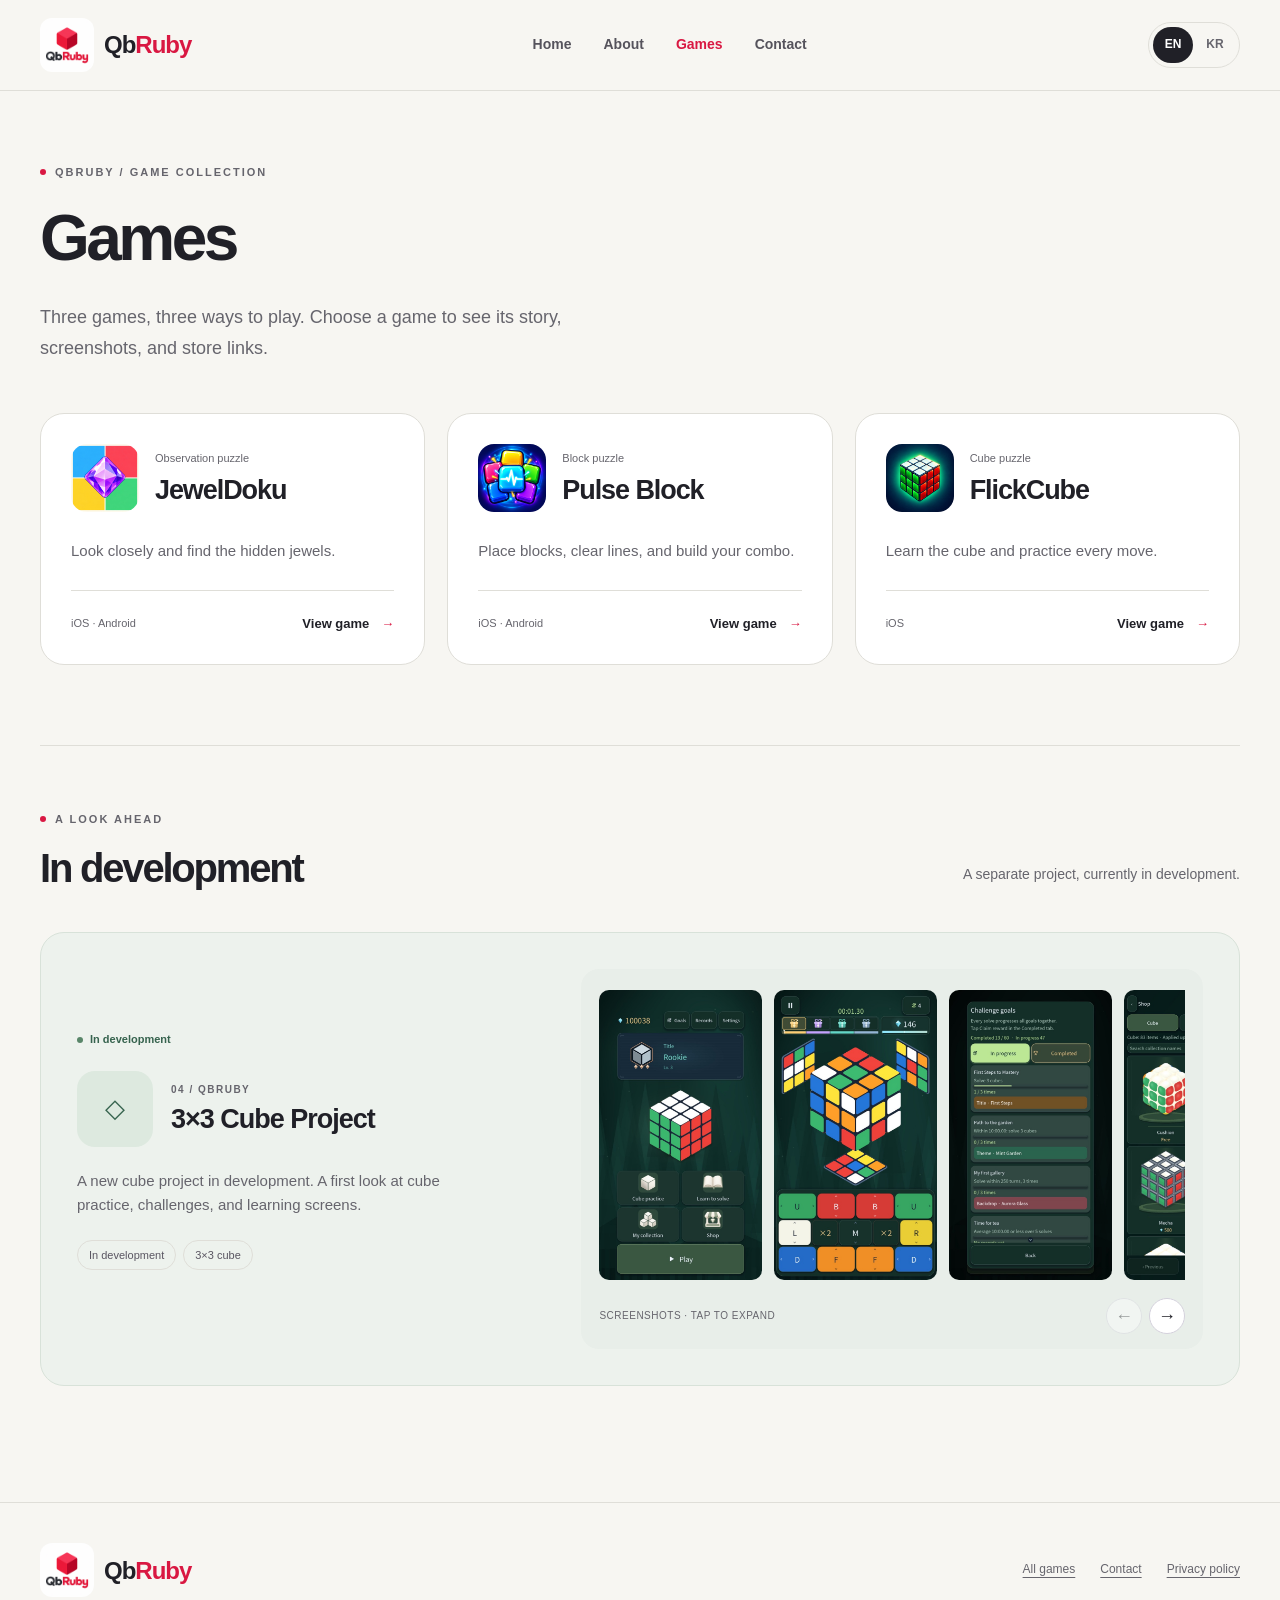
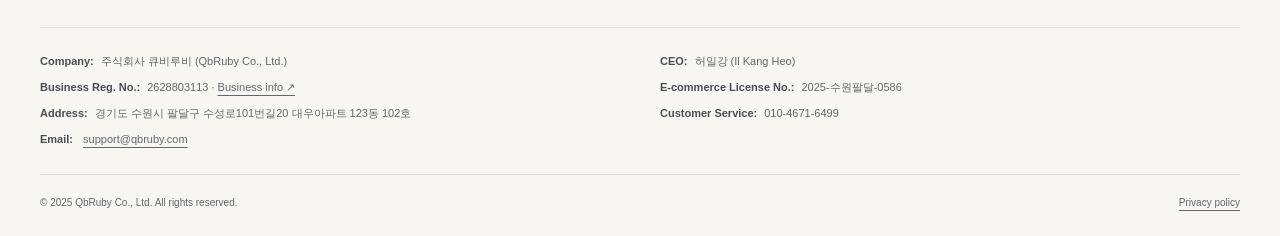
==== apps.html @ efe0e28d "홈페이지 개편 및 Games 게임별 소개 페이지 추가 회사 로고와 게임 이미지로 반응형 홈페이지를 구성하고 게임 선택 및 독립 상세 페이지를 추가했습니다. 기존 개인정보처리방침 본" ====
<!doctype html>
<html lang="en">
<head>
<meta charset="utf-8">
<meta name="viewport" content="width=device-width,initial-scale=1">
<title data-en="QbRuby — Games" data-ko="QbRuby — Games" >QbRuby — Games</title>
<meta name="description" content="Choose JewelDoku, Pulse Block, or FlickCube. Explore each game on its own page." data-en="Choose JewelDoku, Pulse Block, or FlickCube. Explore each game on its own page." data-ko="JewelDoku, Pulse Block, FlickCube를 선택해 각 게임의 소개와 스크린샷을 둘러보세요.">
<meta name="theme-color" content="#f7f6f2">
<link rel="icon" href="images/web/qbruby-splash.jpeg" type="image/jpeg">
<link rel="stylesheet" href="assets/site.css">
<script src="assets/site.js" defer>
</script>
</head>
<body>
<a data-en="Skip to content" data-ko="본문으로 이동" class="skip" href="#main">Skip to content</a>
<header class="site-header">
<div class="wrap header-inner">
<a class="brand" href="index.html" aria-label="QbRuby">
<img src="images/web/qbruby-splash.jpeg" width="54" height="54" alt="">
<span>Qb<em>Ruby</em>
</span>
</a>
<nav class="main-nav" aria-label="Main navigation" data-aria-en="Main navigation" data-aria-ko="주 메뉴">
<a data-en="Home" data-ko="홈" href="index.html">Home</a>
<a data-en="About" data-ko="소개" href="index.html#about">About</a>
<a data-en="Games" data-ko="Games" href="apps.html" aria-current="page">Games</a>
<a data-en="Contact" data-ko="문의" href="contact.html">Contact</a>
</nav>
<div class="langs" role="group" aria-label="Language / 언어">
<button id="en" type="button" lang="en" aria-label="English" aria-pressed="true">EN</button>
<button id="ko" type="button" lang="ko" aria-label="한국어" aria-pressed="false">KR</button>
</div>
</div>
</header>
<main class="wrap" id="main">
<div class="subpage-intro selection-intro">
<p class="eyebrow">
<span class="dot" aria-hidden="true">
</span>
<span data-en="QbRuby / Game collection" data-ko="QbRuby / 게임 컬렉션" >QbRuby / Game collection</span>
</p>
<h1 data-en="Games" data-ko="Games" >Games</h1>
<p data-en="Three games, three ways to play. Choose a game to see its story, screenshots, and store links." data-ko="세 가지 게임, 서로 다른 즐거움. 원하는 게임을 선택해 소개와 스크린샷, 스토어 링크를 확인하세요." class="lead">Three games, three ways to play. Choose a game to see its story, screenshots, and store links.</p>
</div>
<section class="section game-selection" id="games" aria-label="Choose a game" data-aria-en="Choose a game" data-aria-ko="게임 선택">
<div class="game-choices">
<a class="game-choice jewel" id="jeweldoku" href="jeweldoku.html" data-local="jeweldoku.html">
<div class="choice-heading">
<img class="app-icon" src="images/web/jeweldoku_icon_ios1024.jpeg" width="76" height="76" alt="">
<div>
<p data-en="Observation puzzle" data-ko="관찰 퍼즐" class="choice-category">Observation puzzle</p>
<h2>JewelDoku</h2>
</div>
</div>
<p data-en="Look closely and find the hidden jewels." data-ko="자세히 살펴보고 숨겨진 보석을 찾아보세요." class="choice-description">Look closely and find the hidden jewels.</p>
<div class="choice-bottom">
<span class="choice-platform">iOS · Android</span>
<span data-en="View game &lt;span aria-hidden=&quot;true&quot;&gt;→&lt;/span&gt;" data-ko="게임 보기 &lt;span aria-hidden=&quot;true&quot;&gt;→&lt;/span&gt;" class="choice-action">View game <span aria-hidden="true">→</span>
</span>
</div>
</a>
<a class="game-choice pulse" id="pulse-block" href="pulse-block.html" data-local="pulse-block.html">
<div class="choice-heading">
<img class="app-icon" src="images/web/pulse_block_app_icon_1024x1024.jpeg" width="76" height="76" alt="">
<div>
<p data-en="Block puzzle" data-ko="블록 퍼즐" class="choice-category">Block puzzle</p>
<h2>Pulse Block</h2>
</div>
</div>
<p data-en="Place blocks, clear lines, and build your combo." data-ko="블록을 놓고 라인을 지우며 콤보를 이어가세요." class="choice-description">Place blocks, clear lines, and build your combo.</p>
<div class="choice-bottom">
<span class="choice-platform">iOS · Android</span>
<span data-en="View game &lt;span aria-hidden=&quot;true&quot;&gt;→&lt;/span&gt;" data-ko="게임 보기 &lt;span aria-hidden=&quot;true&quot;&gt;→&lt;/span&gt;" class="choice-action">View game <span aria-hidden="true">→</span>
</span>
</div>
</a>
<a class="game-choice flick" id="flickcube" href="flickcube.html" data-local="flickcube.html">
<div class="choice-heading">
<img class="app-icon" src="images/web/flickcube.jpeg" width="76" height="76" alt="">
<div>
<p data-en="Cube puzzle" data-ko="큐브 퍼즐" class="choice-category">Cube puzzle</p>
<h2>FlickCube</h2>
</div>
</div>
<p data-en="Learn the cube and practice every move." data-ko="큐브를 배우고 회전을 하나씩 연습해 보세요." class="choice-description">Learn the cube and practice every move.</p>
<div class="choice-bottom">
<span class="choice-platform">iOS</span>
<span data-en="View game &lt;span aria-hidden=&quot;true&quot;&gt;→&lt;/span&gt;" data-ko="게임 보기 &lt;span aria-hidden=&quot;true&quot;&gt;→&lt;/span&gt;" class="choice-action">View game <span aria-hidden="true">→</span>
</span>
</div>
</a>
</div>
</section>
<section class="section development-section" aria-labelledby="development-title">
<div class="section-heading">
<div>
<p class="eyebrow">
<span class="dot" aria-hidden="true">
</span>
<span data-en="A look ahead" data-ko="새로운 게임 미리보기" >A look ahead</span>
</p>
<h2 data-en="In development" data-ko="개발중인 게임" id="development-title">In development</h2>
</div>
<p data-en="A separate project, currently in development." data-ko="새롭게 개발하고 있는 별도의 프로젝트를 소개합니다." >A separate project, currently in development.</p>
</div>
<article class="game-card development" id="cube-project">
<div class="game-copy">
<div class="status">
<span data-en="In development" data-ko="개발중" >In development</span>
</div>
<div class="game-heading">
<div class="app-icon dev-symbol" aria-hidden="true">◇</div>
<div>
<p class="game-number">04 / QBRUBY</p>
<h3 data-en="3×3 Cube Project" data-ko="3×3 큐브 프로젝트" >3×3 Cube Project</h3>
</div>
</div>
<p data-en="A new cube project in development. A first look at cube practice, challenges, and learning screens." data-ko="개발중인 새로운 큐브 프로젝트입니다. 큐브 연습, 도전 과제, 학습 화면을 미리 소개합니다." >A new cube project in development. A first look at cube practice, challenges, and learning screens.</p>
<div class="tags">
<span data-en="In development" data-ko="개발중" class="tag">In development</span>
<span data-en="3×3 cube" data-ko="3×3 큐브" class="tag">3×3 cube</span>
</div>
</div>
<div class="gallery-shell">
<div class="gallery-track" aria-label="3×3 Cube Project screenshots">
<a class="shot-link" href="images/originals/cube_01-main-menu.jpeg" data-gallery="cube-project" data-index="0" data-full="images/originals/cube_01-main-menu.jpeg" data-caption="Main menu / 메인 메뉴" aria-label="3×3 Cube Project — Main menu / 메인 메뉴">
<img src="images/web/cube_01-main-menu.jpeg" alt="3×3 Cube Project — Main menu / 메인 메뉴" loading="lazy" decoding="async" width="1080" height="1920">
</a>
<a class="shot-link" href="images/originals/cube_02-cube-play.jpeg" data-gallery="cube-project" data-index="1" data-full="images/originals/cube_02-cube-play.jpeg" data-caption="Cube practice / 큐브 연습" aria-label="3×3 Cube Project — Cube practice / 큐브 연습">
<img src="images/web/cube_02-cube-play.jpeg" alt="3×3 Cube Project — Cube practice / 큐브 연습" loading="lazy" decoding="async" width="1080" height="1920">
</a>
<a class="shot-link" href="images/originals/cube_03-challenges.jpeg" data-gallery="cube-project" data-index="2" data-full="images/originals/cube_03-challenges.jpeg" data-caption="Challenges / 도전 과제" aria-label="3×3 Cube Project — Challenges / 도전 과제">
<img src="images/web/cube_03-challenges.jpeg" alt="3×3 Cube Project — Challenges / 도전 과제" loading="lazy" decoding="async" width="1080" height="1920">
</a>
<a class="shot-link" href="images/originals/cube_04-cube-shop.jpeg" data-gallery="cube-project" data-index="3" data-full="images/originals/cube_04-cube-shop.jpeg" data-caption="Cube shop / 큐브 상점" aria-label="3×3 Cube Project — Cube shop / 큐브 상점">
<img src="images/web/cube_04-cube-shop.jpeg" alt="3×3 Cube Project — Cube shop / 큐브 상점" loading="lazy" decoding="async" width="1080" height="1920">
</a>
<a class="shot-link" href="images/originals/cube_05-learn-to-solve.jpeg" data-gallery="cube-project" data-index="4" data-full="images/originals/cube_05-learn-to-solve.jpeg" data-caption="Learning steps / 학습 단계" aria-label="3×3 Cube Project — Learning steps / 학습 단계">
<img src="images/web/cube_05-learn-to-solve.jpeg" alt="3×3 Cube Project — Learning steps / 학습 단계" loading="lazy" decoding="async" width="1080" height="1920">
</a>
</div>
<div class="gallery-controls">
<span data-en="SCREENSHOTS · TAP TO EXPAND" data-ko="스크린샷 · 누르면 크게 보기" >SCREENSHOTS · TAP TO EXPAND</span>
<div class="gallery-arrows">
<button data-en="←" data-ko="←" type="button" data-scroll="-1" aria-label="Previous screenshots" data-aria-en="Previous screenshots" data-aria-ko="이전 스크린샷">←</button>
<button data-en="→" data-ko="→" type="button" data-scroll="1" aria-label="Next screenshots" data-aria-en="Next screenshots" data-aria-ko="다음 스크린샷">→</button>
</div>
</div>
</div>
</article>
</section>
</main>
<footer class="site-footer">
<div class="wrap">
<div class="footer-top">
<a class="brand" href="index.html" aria-label="QbRuby">
<img src="images/web/qbruby-splash.jpeg" width="54" height="54" alt="">
<span>Qb<em>Ruby</em>
</span>
</a>
<nav class="footer-nav" aria-label="Footer">
<a data-en="All games" data-ko="전체 게임" href="apps.html">All games</a>
<a data-en="Contact" data-ko="문의" href="contact.html">Contact</a>
<a data-en="Privacy policy" data-ko="개인정보처리방침" href="privacy.html" data-policy="privacy.html">Privacy policy</a>
</nav>
</div>
<div class="biz">
<p>
<strong data-en="Company:" data-ko="회사명:" >Company:</strong>주식회사 큐비루비 (QbRuby Co., Ltd.)</p>
<p>
<strong data-en="CEO:" data-ko="대표자:" >CEO:</strong>허일강 (Il Kang Heo)</p>
<p>
<strong data-en="Business Reg. No.:" data-ko="사업자등록번호:" >Business Reg. No.:</strong>2628803113 · <a href="https://www.ftc.go.kr/bizCommPop.do?wrkr_no=2628803113" target="_blank" rel="noopener noreferrer">
<span data-en="Business info ↗" data-ko="사업자정보확인 ↗" >Business info ↗</span>
</a>
</p>
<p>
<strong data-en="E-commerce License No.:" data-ko="통신판매업 신고번호:" >E-commerce License No.:</strong>2025-수원팔달-0586</p>
<p>
<strong data-en="Address:" data-ko="주소:" >Address:</strong>경기도 수원시 팔달구 수성로101번길20 대우아파트 123동 102호</p>
<p>
<strong data-en="Customer Service:" data-ko="고객센터:" >Customer Service:</strong>010-4671-6499</p>
<p>
<strong data-en="Email:" data-ko="이메일:" >Email:</strong>
<a href="mailto:support@qbruby.com">support@qbruby.com</a>
</p>
</div>
<div class="legal">
<span>© 2025 QbRuby Co., Ltd. All rights reserved.</span>
<a data-en="Privacy policy" data-ko="개인정보처리방침" href="privacy.html" data-policy="privacy.html">Privacy policy</a>
</div>
</div>
</footer>
<dialog class="lightbox" id="gallery-dialog" aria-labelledby="gallery-title">
<div class="lightbox-top">
<h2 id="gallery-title">Screenshots</h2>
<button type="button" id="gallery-close" aria-label="Close gallery" data-aria-en="Close gallery" data-aria-ko="갤러리 닫기">×</button>
</div>
<div class="lightbox-stage">
<button type="button" id="gallery-prev" aria-label="Previous image" data-aria-en="Previous image" data-aria-ko="이전 이미지">←</button>
<figure>
<img id="gallery-image" alt="">
<figcaption id="gallery-caption" aria-live="polite">
</figcaption>
</figure>
<button type="button" id="gallery-next" aria-label="Next image" data-aria-en="Next image" data-aria-ko="다음 이미지">→</button>
</div>
<div class="lightbox-bottom">
<span data-en="← → to browse · Esc to close" data-ko="← → 이동 · Esc 닫기" >← → to browse · Esc to close</span>
</div>
</dialog>
</body>
</html>
---- assets/site.css ----
:root{--paper:#f7f6f2;--white:#fff;--ink:#202027;--muted:#66656d;--ruby:#d91842;--line:#dfded8;--radius:24px;--font:Inter,-apple-system,BlinkMacSystemFont,"Segoe UI","Apple SD Gothic Neo","Noto Sans KR",sans-serif}
*{box-sizing:border-box}html{scroll-behavior:smooth;scroll-padding-top:110px}body{margin:0;background:var(--paper);color:var(--ink);font:16px/1.65 var(--font);-webkit-font-smoothing:antialiased}body.modal-open{overflow:hidden}img{max-width:100%;display:block}a{color:inherit;text-underline-offset:4px}button{font:inherit;cursor:pointer}a,button{-webkit-tap-highlight-color:transparent}button:disabled{cursor:default;opacity:.4}a:focus-visible,button:focus-visible{outline:3px solid var(--ruby);outline-offset:5px}button svg,a svg{width:20px;height:20px;flex-shrink:0}.wrap{width:min(1240px,calc(100% - 80px));margin-inline:auto}.skip{position:fixed;left:16px;top:-100px;z-index:100;background:var(--white);padding:12px}.skip:focus{top:12px}.site-header{position:sticky;top:0;z-index:20;border-bottom:1px solid var(--line);background:#f7f6f2f5}.header-inner{display:flex;align-items:center;justify-content:space-between;gap:24px;min-height:90px}.brand{display:inline-flex;align-items:center;gap:10px;text-decoration:none;font-weight:850;font-size:24px;letter-spacing:-1px;flex-shrink:0}.brand img{width:54px;height:54px;border-radius:12px}.brand em{font-style:normal;color:var(--ruby)}.main-nav{display:flex;gap:32px}.main-nav a{text-decoration:none;font-size:14px;font-weight:650;color:#55535c;padding:10px 0}.main-nav a:hover,.main-nav a[aria-current]{color:var(--ruby)}.langs{display:flex;border:1px solid var(--line);padding:4px;border-radius:99px;gap:2px}.langs button{border:0;background:transparent;color:var(--muted);border-radius:99px;min-width:40px;min-height:36px;font-size:12px;font-weight:750;padding:6px 10px}.langs button.active{background:var(--ink);color:white}.eyebrow{display:flex;align-items:center;gap:9px;text-transform:uppercase;letter-spacing:2px;font-size:11px;font-weight:800;color:var(--muted);margin:0 0 22px}.eyebrow .dot{width:6px;height:6px;border-radius:50%;background:var(--ruby)}h1,h2,h3,p{margin-top:0}h1,h2{font-weight:780;letter-spacing:-.055em;line-height:1.1}h1{font-size:clamp(45px,5.5vw,78px);margin:0 0 28px}h1 span,h2 span{color:var(--ruby)}.lead{font-size:18px;line-height:1.75;color:var(--muted);max-width:500px}.hero{padding:76px 0 60px;display:grid;grid-template-columns:1fr 1fr;align-items:center;gap:56px;scroll-margin-top:100px}.hero-copy{padding:10px 0}.hero-copy .lead{margin:0 0 32px}.button{display:inline-flex;align-items:center;justify-content:center;gap:16px;background:var(--ink);color:white;border:1px solid var(--ink);border-radius:99px;padding:14px 23px;text-decoration:none;font-size:14px;font-weight:700;min-height:50px;transition:background .2s}.button:hover{background:var(--ruby);border-color:var(--ruby)}.hero-note{font-size:12px;letter-spacing:.02em;color:var(--muted);margin:22px 0 0}.hero-art{background:#24222c;border-radius:32px;padding:32px 28px 24px;position:relative;color:#fff;min-width:0}.art-topline{display:flex;align-items:center;justify-content:space-between;font-size:10px;letter-spacing:1.5px;font-weight:650;color:#d6d2d8;margin-bottom:22px}.art-topline span:last-child{color:#f6b1be}.hero-screens{display:grid;grid-template-columns:1fr 1fr;gap:18px;align-items:start}.hero-screen{margin:0;min-width:0}.hero-screen:nth-child(2){margin-top:36px}.hero-screen img{width:100%;height:auto;border-radius:13px}.hero-screen figcaption{font-size:11px;font-weight:650;margin-top:12px;display:flex;justify-content:space-between;gap:6px;color:#ddd9e4}.hero-screen a{text-decoration:none;display:block;border-radius:13px}.hero-screen a:hover{outline:2px solid #f6b1be;outline-offset:4px}.art-bottom{display:flex;justify-content:space-between;font-size:10px;color:#ada7b6;letter-spacing:1px;margin-top:20px}.game-strip{display:grid;grid-template-columns:repeat(4,1fr);border-top:1px solid var(--line);border-bottom:1px solid var(--line);margin-bottom:92px}.strip-item{display:flex;align-items:center;gap:14px;padding:25px 20px;text-decoration:none;border-right:1px solid var(--line);min-width:0}.strip-item:first-child{padding-left:0}.strip-item:last-child{border-right:0}.strip-item img,.dev-symbol{width:48px;height:48px;border-radius:12px;flex-shrink:0}.strip-item b{display:block;line-height:1.4;font-size:14px}.strip-item small{display:block;color:var(--muted);font-size:10px;margin-top:5px}.strip-item:hover b{color:var(--ruby)}.dev-symbol{display:grid;place-items:center;font-size:26px;color:#36634e;background:#dde9df}.section{padding:0 0 92px;scroll-margin-top:120px}.section-heading{display:flex;justify-content:space-between;align-items:end;gap:36px;margin-bottom:42px}.section-heading h2{font-size:clamp(35px,4vw,56px);margin:0}.section-heading .eyebrow{margin-bottom:18px}.section-heading>p{color:var(--muted);max-width:340px;font-size:14px;margin-bottom:4px}.section-jump{font-size:13px;font-weight:700;color:var(--muted)}.game-card{display:grid;grid-template-columns:.85fr 1.15fr;gap:45px;align-items:center;background:var(--white);border:1px solid var(--line);border-radius:var(--radius);padding:36px;margin-bottom:24px;scroll-margin-top:114px;min-width:0}.game-copy{min-width:0}.game-heading{display:flex;align-items:center;gap:18px;margin-bottom:22px}.app-icon{width:76px;height:76px;border-radius:18px;flex-shrink:0}.game-number{font-size:10px;letter-spacing:1.5px;color:var(--muted);margin:0 0 4px;font-weight:700}.game-heading h3{font-size:29px;letter-spacing:-1px;line-height:1.2;margin:0}.game-copy>p{color:var(--muted);font-size:15px;max-width:420px;margin-bottom:22px}.tags{display:flex;flex-wrap:wrap;gap:7px;margin:0 0 24px}.tag{padding:5px 11px;font-size:11px;border:1px solid var(--line);border-radius:99px;color:#595561}.stores{display:flex;flex-wrap:wrap;gap:9px}.store-link{display:flex;align-items:center;gap:14px;padding:10px 15px;border:1px solid #d6d5d9;border-radius:12px;text-decoration:none;background:white;min-height:56px;transition:border-color .2s}.store-link small{display:block;font-size:9px;line-height:1.5;color:var(--muted)}.store-link b{display:block;font-size:14px;line-height:1.4;font-weight:750}.store-link:hover{border-color:var(--ruby)}.store-mark{font-size:22px;line-height:1;min-width:22px;text-align:center}.policy-link{display:inline-block;font-size:11px;color:var(--muted);margin-top:20px}.gallery-shell{padding:21px 18px 15px;border-radius:18px;background:#f0eef5;min-width:0;overflow:hidden}.pulse .gallery-shell{background:#edf0fe}.flick .gallery-shell{background:#edf2f0}.development .gallery-shell{background:#e8eee9}.gallery-track{display:flex;gap:12px;overflow-x:auto;scroll-snap-type:x mandatory;overscroll-behavior-x:contain;scrollbar-width:thin;scrollbar-color:#b6b2c4 transparent;padding:0 0 12px}.shot-link{flex:0 0 auto;scroll-snap-align:start;text-decoration:none;display:block;border-radius:10px;width:auto}.shot-link img{height:290px;width:auto;border-radius:10px;max-width:none}.shot-link:hover{opacity:.88}.gallery-controls{display:flex;align-items:center;justify-content:space-between;gap:12px;margin-top:6px;color:var(--muted);font-size:10px}.gallery-controls>span{letter-spacing:.05em}.gallery-arrows{display:flex;gap:7px}.gallery-arrows button{display:grid;place-items:center;width:36px;height:36px;border-radius:50%;border:1px solid #d4d1dc;background:#fff;color:var(--ink);font-size:18px}.gallery-arrows button:hover{border-color:var(--ruby)}.development{margin-top:34px;background:#edf2ed;border-color:#d8e2d9}.development .game-heading h3{font-size:27px}.status{display:inline-flex;align-items:center;gap:7px;font-size:11px;font-weight:700;color:#36634e;margin-bottom:22px}.status:before{content:'';width:6px;height:6px;border-radius:50%;background:#598669}.about{border-top:1px solid var(--line);padding-top:82px;display:grid;grid-template-columns:1fr 1fr;gap:70px}.about h2{font-size:clamp(36px,4vw,56px);margin:0}.about .lead{font-size:16px}.values{margin-top:30px;display:grid;gap:16px}.value{border-top:1px solid var(--line);padding-top:15px;display:flex;gap:20px}.value>span{color:var(--ruby);font-size:11px;font-weight:800;padding-top:3px}.value h3{font-size:15px;margin:0 0 3px}.value p{font-size:13px;color:var(--muted);margin:0}.contact-section{border-radius:var(--radius);background:#27232c;color:#fff;padding:48px 52px;display:flex;align-items:center;justify-content:space-between;gap:30px;margin-bottom:80px;scroll-margin-top:114px}.contact-section .eyebrow{color:#c6bdca;margin-bottom:18px}.contact-section h2{font-size:clamp(30px,3vw,43px);letter-spacing:-.04em;margin:0 0 13px}.contact-section p{color:#c6bdca;font-size:14px;margin:0;max-width:410px}.email-link{white-space:nowrap;font-size:clamp(18px,2vw,26px);text-decoration:none;border-bottom:1px solid #85717e;padding-bottom:9px}.email-link:hover{color:#f6b1be}.site-footer{border-top:1px solid var(--line);padding:40px 0 25px}.footer-top{display:flex;align-items:center;justify-content:space-between;gap:30px;margin-bottom:30px}.footer-nav{display:flex;gap:25px;font-size:12px;color:var(--muted)}.biz{padding:24px 0;border-top:1px solid var(--line);display:grid;grid-template-columns:1fr 1fr;gap:6px 40px;font-size:11px;color:var(--muted);line-height:1.8}.biz p{margin:0;overflow-wrap:anywhere}.biz strong{font-weight:650;color:#4d4b54;margin-right:7px}.legal{border-top:1px solid var(--line);padding-top:20px;display:flex;justify-content:space-between;gap:20px;font-size:10px;color:var(--muted)}.subpage-intro{padding:72px 0 48px}.subpage-intro h1{font-size:clamp(45px,5vw,70px)}.subpage-intro .lead{max-width:600px}.contact-page{padding:90px 0 70px;min-height:65vh}.contact-page .email-link{color:var(--ruby);font-size:clamp(24px,4vw,46px);border-color:var(--ruby);display:inline-block;margin-top:20px}.contact-page .lead{max-width:600px}.lightbox{padding:0;border:1px solid #55505c;border-radius:18px;background:#201e26;color:white;width:min(1100px,calc(100% - 32px));max-height:calc(100dvh - 32px);max-width:calc(100% - 32px)}.lightbox::backdrop{background:#101017e8}.lightbox-top{display:flex;align-items:center;justify-content:space-between;gap:15px;padding:16px 20px;border-bottom:1px solid #45404d}.lightbox-top h2{font-size:15px;letter-spacing:0;margin:0}.lightbox button{background:transparent;color:white;border:1px solid #625b6d;border-radius:50%;width:42px;height:42px;display:grid;place-items:center;font-size:22px;flex-shrink:0}.lightbox button:hover{background:#4b3544}.lightbox-stage{display:flex;justify-content:center;align-items:center;gap:24px;padding:20px;min-height:200px}.lightbox-stage figure{margin:0;min-width:0;flex:1}.lightbox-stage img{margin:auto;max-height:calc(100dvh - 210px);max-width:100%;width:auto;height:auto;object-fit:contain;border-radius:6px}.lightbox-stage figcaption{text-align:center;font-size:12px;color:#d3ccdc;margin-top:13px}.lightbox-bottom{text-align:center;color:#b6aebf;font-size:10px;padding:0 20px 18px}.lightbox:focus{outline:none}
.game-choices{display:grid;grid-template-columns:repeat(3,minmax(0,1fr));gap:22px}.game-choice{display:flex;flex-direction:column;gap:26px;background:var(--white);border:1px solid var(--line);border-radius:var(--radius);padding:30px;text-decoration:none;scroll-margin-top:130px;transition:border-color .2s}.game-choice:hover{border-color:var(--ruby)}.choice-heading{display:flex;align-items:center;gap:16px}.choice-heading .app-icon{width:68px;height:68px;border-radius:16px}.choice-heading h2{font-size:27px;letter-spacing:-.04em;line-height:1.2;margin:0}.choice-category{font-size:11px;color:var(--muted);margin:0 0 7px}.choice-description{font-size:15px;color:var(--muted);line-height:1.75;margin:0;flex:1}.choice-bottom{display:flex;align-items:center;justify-content:space-between;gap:15px;border-top:1px solid var(--line);padding-top:22px}.choice-platform{font-size:11px;color:var(--muted)}.choice-action{font-size:13px;font-weight:750;display:inline-flex;gap:12px}.choice-action>span{color:var(--ruby)}.selection-intro .lead{margin-bottom:0}.game-selection{padding-bottom:80px}.development-section{border-top:1px solid var(--line);padding-top:64px}.development-section .section-heading h2{font-size:40px}.development-section .development{margin-top:0}.detail-top{padding:35px 0 24px}.back-link{display:inline-flex;align-items:center;min-height:44px;color:var(--muted);font-size:13px;font-weight:650;text-decoration:none}.back-link:hover{color:var(--ruby)}.game-detail{grid-template-columns:1.1fr .9fr;gap:40px 64px;padding:48px;margin-bottom:32px}.game-detail .game-heading{margin-bottom:28px;gap:22px}.game-detail .app-icon{width:96px;height:96px;border-radius:22px}.game-detail h1{font-size:clamp(38px,4vw,54px);margin:0;line-height:1.1}.detail-lead{font-size:17px;color:var(--muted);line-height:1.8;max-width:530px;margin-bottom:26px}.detail-feature{margin:0;background:#f0eef5;border-radius:20px;padding:26px;display:flex;flex-direction:column;align-items:center}.pulse .detail-feature{background:#edf0fe}.flick .detail-feature{background:#edf2f0}.detail-feature a{display:block;max-width:100%;border-radius:10px}.detail-feature img{height:auto;max-height:390px;max-width:100%;width:auto;object-fit:contain;border-radius:10px}.detail-feature figcaption{font-size:11px;color:var(--muted);margin-top:15px}.detail-gallery{grid-column:1/-1;border-top:1px solid var(--line);padding-top:30px;min-width:0}.detail-section-heading{display:flex;align-items:center;justify-content:space-between;gap:24px;margin-bottom:22px}.detail-section-heading h2{font-size:26px;letter-spacing:-.035em;margin:0}.detail-section-heading p{font-size:13px;color:var(--muted);margin:0}.game-detail .gallery-shell{padding:24px 22px 16px}.game-detail .shot-link img{height:340px}.related-games{padding:0 0 68px;display:flex;justify-content:space-between;align-items:center;gap:24px}.related-games>span{font-size:13px;color:var(--muted)}.related-games>div{display:flex;gap:24px}.related-games a{display:flex;align-items:center;gap:10px;font-size:13px;font-weight:700;text-decoration:none;min-height:44px}.related-games img{width:32px;height:32px;border-radius:8px}.related-games a>span{color:var(--ruby)}.detail-link{display:block;width:fit-content;margin-top:18px;min-height:34px;font-size:13px;font-weight:700;color:var(--ruby);text-decoration:none}
@media(min-width:1440px){.hero-art{padding:36px 34px 24px}.hero-screens{gap:24px}}
@media(max-width:1100px){.game-choice{padding:24px 20px}.choice-heading{gap:12px}.choice-heading .app-icon{width:55px;height:55px}.choice-heading h2{font-size:23px}.game-detail{gap:36px;padding:36px}.game-detail .app-icon{width:76px;height:76px}.game-detail .game-heading{gap:18px}.game-detail h1{font-size:40px}}
@media(max-width:760px){.game-choices{grid-template-columns:1fr;gap:14px}.game-choice{gap:18px;padding:24px}.choice-heading .app-icon{width:62px;height:62px}.choice-heading h2{font-size:27px}.choice-description{font-size:14px}.choice-bottom{padding-top:16px}.game-selection{padding-bottom:46px}.development-section{padding-top:38px}.development-section .section-heading h2{font-size:32px}.selection-intro h1{font-size:54px}.detail-top{padding:19px 0 13px}.game-detail{display:block;padding:26px 20px}.game-detail .eyebrow{margin-bottom:22px}.game-detail .game-heading{gap:15px;margin-bottom:22px}.game-detail .app-icon{width:72px;height:72px;border-radius:17px}.game-detail h1{font-size:35px;letter-spacing:-.045em}.detail-lead{font-size:15px;line-height:1.8;margin-bottom:22px}.detail-feature{margin-top:26px;padding:23px 18px;border-radius:16px}.detail-feature img{max-height:350px}.detail-gallery{margin-top:30px;padding-top:25px}.detail-section-heading{display:block;margin-bottom:20px}.detail-section-heading h2{font-size:25px;margin-bottom:10px}.detail-section-heading p{font-size:12px}.game-detail .gallery-shell{padding:17px 12px 13px}.game-detail .shot-link img{height:290px}.related-games{display:block;padding-bottom:46px}.related-games>div{flex-wrap:wrap;gap:14px 22px;margin-top:14px}.related-games a{font-size:12px}}
@media(max-width:360px){.game-choice{padding:21px}.choice-heading h2{font-size:25px}.game-detail{padding:24px 16px}.game-detail .game-heading{gap:12px}.game-detail .app-icon{width:59px;height:59px;border-radius:14px}.game-detail h1{font-size:30px}.detail-feature img{max-height:310px}}
@media(max-width:1020px){.wrap{width:calc(100% - 48px)}.hero{gap:30px;padding-top:52px}h1{font-size:54px}.hero-art{padding:25px 20px 20px}.main-nav{gap:22px}.hero-screens{gap:12px}.game-card{padding:28px;gap:26px;grid-template-columns:.9fr 1.1fr}.shot-link img{height:265px}.game-strip{margin-bottom:70px}.strip-item{padding:22px 12px;gap:9px}.strip-item b{font-size:12px}.strip-item img,.dev-symbol{width:40px;height:40px}.about{gap:40px}.contact-section{padding:38px 32px}.contact-section p{max-width:350px}}
@media(max-width:760px){html{scroll-padding-top:145px}.wrap{width:calc(100% - 36px)}.header-inner{flex-wrap:wrap;gap:0;min-height:unset;padding:10px 0}.brand{font-size:21px;gap:8px}.brand img{width:44px;height:44px}.langs{margin-left:auto}.main-nav{order:3;width:100%;justify-content:space-between;margin-top:7px;gap:8px}.main-nav a{font-size:12px;padding:7px 0}.hero{grid-template-columns:1fr;gap:32px;padding:44px 0 36px}.hero-copy{padding:0}.eyebrow{font-size:10px;margin-bottom:20px}h1{font-size:clamp(43px,9.5vw,66px);line-height:1.13;margin-bottom:22px}.lead{font-size:16px}.hero-copy .lead{margin-bottom:24px;max-width:420px}.hero-note{font-size:11px;margin-top:15px}.hero-art{border-radius:22px;padding:24px 20px 18px;max-width:530px;width:100%;margin-inline:auto}.hero-screens{gap:14px}.hero-screen:nth-child(2){margin-top:26px}.art-topline{font-size:9px;margin-bottom:20px}.art-bottom{font-size:9px;margin-top:18px}.hero-screen figcaption{font-size:10px}.game-strip{grid-template-columns:repeat(2,1fr);margin-bottom:58px}.strip-item{padding:18px 10px!important;gap:12px}.strip-item:nth-child(2){border-right:0}.strip-item:nth-child(-n+2){border-bottom:1px solid var(--line)}.strip-item b{font-size:13px}.strip-item small{font-size:10px}.strip-item img,.dev-symbol{width:42px;height:42px}.section{padding-bottom:60px}.section-heading{display:block;margin-bottom:26px}.section-heading h2{font-size:36px;line-height:1.16}.section-heading>p{margin:18px 0 0;max-width:420px;font-size:13px}.game-card{display:block;padding:24px 20px;margin-bottom:18px;scroll-margin-top:138px;border-radius:20px}.game-heading{gap:14px;margin-bottom:18px}.app-icon{width:62px;height:62px;border-radius:15px}.game-heading h3{font-size:27px}.game-copy>p{font-size:14px;max-width:unset;margin-bottom:17px}.tags{margin-bottom:18px}.store-link{padding:9px 13px;gap:10px}.store-link b{font-size:13px}.policy-link{margin-top:16px}.gallery-shell{margin-top:24px;margin-inline:-6px;padding:16px 12px 12px;border-radius:14px}.shot-link img{height:285px}.gallery-controls{font-size:9px}.gallery-arrows button{width:35px;height:35px}.development{margin-top:26px}.development .game-heading h3{font-size:25px}.about{display:block;padding-top:48px}.about h2{font-size:36px;line-height:1.17;margin-bottom:26px}.about .lead{font-size:14px}.values{margin-top:24px}.contact-section{display:block;padding:30px 24px;border-radius:20px;margin-bottom:52px;scroll-margin-top:140px}.contact-section h2{font-size:31px;line-height:1.2}.contact-section p{font-size:13px;max-width:unset}.contact-section .email-link{display:inline-block;margin-top:28px;font-size:21px}.footer-top{align-items:start;gap:20px}.footer-nav{gap:9px;flex-direction:column;font-size:11px;text-align:right}.biz{grid-template-columns:1fr;font-size:10px;gap:8px}.legal{font-size:9px;display:block}.legal a{display:inline-block;margin-top:10px}.subpage-intro{padding:42px 0 28px}.subpage-intro h1{font-size:44px}.contact-page{padding:55px 0;min-height:55vh}.contact-page .email-link{font-size:27px}.lightbox{width:calc(100% - 20px);max-width:calc(100% - 20px);max-height:calc(100dvh - 20px);border-radius:12px}.lightbox-top{padding:12px 15px}.lightbox-top h2{font-size:13px}.lightbox-stage{gap:8px;padding:15px 8px}.lightbox button{width:34px;height:34px;font-size:19px}.lightbox-stage img{max-height:calc(100dvh - 200px)}.lightbox-stage figcaption{font-size:11px}.lightbox-bottom{font-size:9px;padding-bottom:14px}}
@media(max-width:360px){.wrap{width:calc(100% - 28px)}h1{font-size:40px}.game-card{padding:22px 16px}.game-heading h3{font-size:25px}.stores{gap:7px}.store-link{padding:9px 10px}.contact-section .email-link{font-size:19px}}
@media(prefers-reduced-motion:reduce){html{scroll-behavior:auto}*,*::before,*::after{transition:none!important;scroll-behavior:auto!important}}
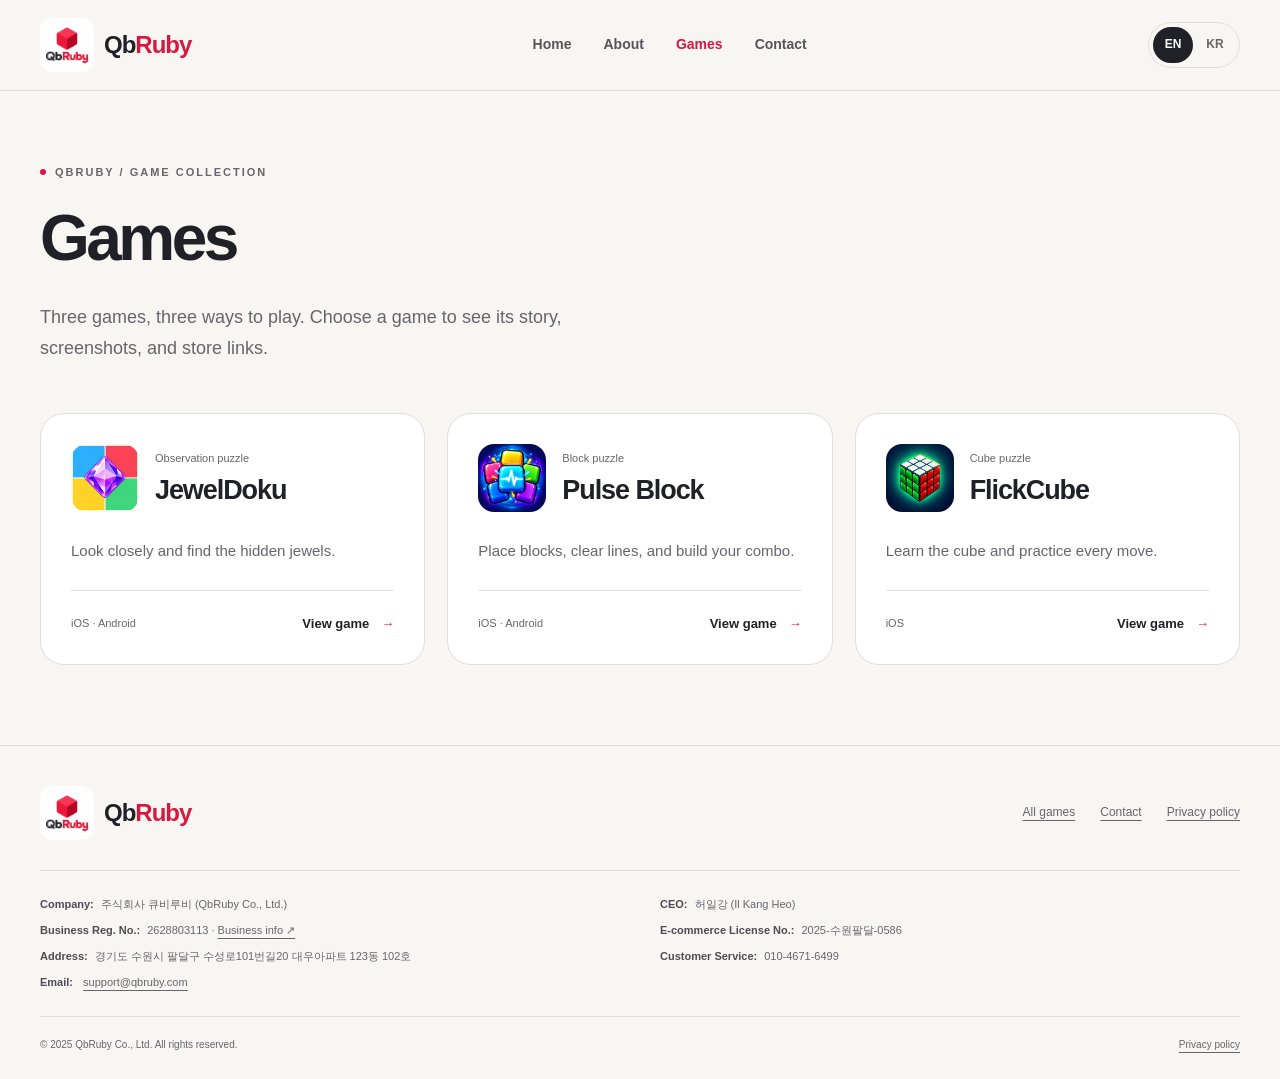
==== commit 70fe85f5: "FlickCube 소개 통합 및 새 게임 화면 적용 별도 큐브 프로젝트 소개를 FlickCube로 통합하고 제공된 새 스크린샷 5개를 연결했다. 기존 앵커와 스토어·정책 링크를 보" ====
--- a/apps.html
+++ b/apps.html
@@ -75,7 +75,7 @@
 </div>
 </a>
 <a class="game-choice flick" id="flickcube" href="flickcube.html" data-local="flickcube.html">
-<div class="choice-heading">
+<div class="choice-heading" id="cube-project">
 <img class="app-icon" src="images/web/flickcube.jpeg" width="76" height="76" alt="">
 <div>
 <p data-en="Cube puzzle" data-ko="큐브 퍼즐" class="choice-category">Cube puzzle</p>
@@ -90,64 +90,6 @@
 </div>
 </a>
 </div>
-</section>
-<section class="section development-section" aria-labelledby="development-title">
-<div class="section-heading">
-<div>
-<p class="eyebrow">
-<span class="dot" aria-hidden="true">
-</span>
-<span data-en="A look ahead" data-ko="새로운 게임 미리보기" >A look ahead</span>
-</p>
-<h2 data-en="In development" data-ko="개발중인 게임" id="development-title">In development</h2>
-</div>
-<p data-en="A separate project, currently in development." data-ko="새롭게 개발하고 있는 별도의 프로젝트를 소개합니다." >A separate project, currently in development.</p>
-</div>
-<article class="game-card development" id="cube-project">
-<div class="game-copy">
-<div class="status">
-<span data-en="In development" data-ko="개발중" >In development</span>
-</div>
-<div class="game-heading">
-<div class="app-icon dev-symbol" aria-hidden="true">◇</div>
-<div>
-<p class="game-number">04 / QBRUBY</p>
-<h3 data-en="3×3 Cube Project" data-ko="3×3 큐브 프로젝트" >3×3 Cube Project</h3>
-</div>
-</div>
-<p data-en="A new cube project in development. A first look at cube practice, challenges, and learning screens." data-ko="개발중인 새로운 큐브 프로젝트입니다. 큐브 연습, 도전 과제, 학습 화면을 미리 소개합니다." >A new cube project in development. A first look at cube practice, challenges, and learning screens.</p>
-<div class="tags">
-<span data-en="In development" data-ko="개발중" class="tag">In development</span>
-<span data-en="3×3 cube" data-ko="3×3 큐브" class="tag">3×3 cube</span>
-</div>
-</div>
-<div class="gallery-shell">
-<div class="gallery-track" aria-label="3×3 Cube Project screenshots">
-<a class="shot-link" href="images/originals/cube_01-main-menu.jpeg" data-gallery="cube-project" data-index="0" data-full="images/originals/cube_01-main-menu.jpeg" data-caption="Main menu / 메인 메뉴" aria-label="3×3 Cube Project — Main menu / 메인 메뉴">
-<img src="images/web/cube_01-main-menu.jpeg" alt="3×3 Cube Project — Main menu / 메인 메뉴" loading="lazy" decoding="async" width="1080" height="1920">
-</a>
-<a class="shot-link" href="images/originals/cube_02-cube-play.jpeg" data-gallery="cube-project" data-index="1" data-full="images/originals/cube_02-cube-play.jpeg" data-caption="Cube practice / 큐브 연습" aria-label="3×3 Cube Project — Cube practice / 큐브 연습">
-<img src="images/web/cube_02-cube-play.jpeg" alt="3×3 Cube Project — Cube practice / 큐브 연습" loading="lazy" decoding="async" width="1080" height="1920">
-</a>
-<a class="shot-link" href="images/originals/cube_03-challenges.jpeg" data-gallery="cube-project" data-index="2" data-full="images/originals/cube_03-challenges.jpeg" data-caption="Challenges / 도전 과제" aria-label="3×3 Cube Project — Challenges / 도전 과제">
-<img src="images/web/cube_03-challenges.jpeg" alt="3×3 Cube Project — Challenges / 도전 과제" loading="lazy" decoding="async" width="1080" height="1920">
-</a>
-<a class="shot-link" href="images/originals/cube_04-cube-shop.jpeg" data-gallery="cube-project" data-index="3" data-full="images/originals/cube_04-cube-shop.jpeg" data-caption="Cube shop / 큐브 상점" aria-label="3×3 Cube Project — Cube shop / 큐브 상점">
-<img src="images/web/cube_04-cube-shop.jpeg" alt="3×3 Cube Project — Cube shop / 큐브 상점" loading="lazy" decoding="async" width="1080" height="1920">
-</a>
-<a class="shot-link" href="images/originals/cube_05-learn-to-solve.jpeg" data-gallery="cube-project" data-index="4" data-full="images/originals/cube_05-learn-to-solve.jpeg" data-caption="Learning steps / 학습 단계" aria-label="3×3 Cube Project — Learning steps / 학습 단계">
-<img src="images/web/cube_05-learn-to-solve.jpeg" alt="3×3 Cube Project — Learning steps / 학습 단계" loading="lazy" decoding="async" width="1080" height="1920">
-</a>
-</div>
-<div class="gallery-controls">
-<span data-en="SCREENSHOTS · TAP TO EXPAND" data-ko="스크린샷 · 누르면 크게 보기" >SCREENSHOTS · TAP TO EXPAND</span>
-<div class="gallery-arrows">
-<button data-en="←" data-ko="←" type="button" data-scroll="-1" aria-label="Previous screenshots" data-aria-en="Previous screenshots" data-aria-ko="이전 스크린샷">←</button>
-<button data-en="→" data-ko="→" type="button" data-scroll="1" aria-label="Next screenshots" data-aria-en="Next screenshots" data-aria-ko="다음 스크린샷">→</button>
-</div>
-</div>
-</div>
-</article>
 </section>
 </main>
 <footer class="site-footer">
--- a/assets/site.css
+++ b/assets/site.css
@@ -1,11 +1,11 @@
 :root{--paper:#f7f6f2;--white:#fff;--ink:#202027;--muted:#66656d;--ruby:#d91842;--line:#dfded8;--radius:24px;--font:Inter,-apple-system,BlinkMacSystemFont,"Segoe UI","Apple SD Gothic Neo","Noto Sans KR",sans-serif}
-*{box-sizing:border-box}html{scroll-behavior:smooth;scroll-padding-top:110px}body{margin:0;background:var(--paper);color:var(--ink);font:16px/1.65 var(--font);-webkit-font-smoothing:antialiased}body.modal-open{overflow:hidden}img{max-width:100%;display:block}a{color:inherit;text-underline-offset:4px}button{font:inherit;cursor:pointer}a,button{-webkit-tap-highlight-color:transparent}button:disabled{cursor:default;opacity:.4}a:focus-visible,button:focus-visible{outline:3px solid var(--ruby);outline-offset:5px}button svg,a svg{width:20px;height:20px;flex-shrink:0}.wrap{width:min(1240px,calc(100% - 80px));margin-inline:auto}.skip{position:fixed;left:16px;top:-100px;z-index:100;background:var(--white);padding:12px}.skip:focus{top:12px}.site-header{position:sticky;top:0;z-index:20;border-bottom:1px solid var(--line);background:#f7f6f2f5}.header-inner{display:flex;align-items:center;justify-content:space-between;gap:24px;min-height:90px}.brand{display:inline-flex;align-items:center;gap:10px;text-decoration:none;font-weight:850;font-size:24px;letter-spacing:-1px;flex-shrink:0}.brand img{width:54px;height:54px;border-radius:12px}.brand em{font-style:normal;color:var(--ruby)}.main-nav{display:flex;gap:32px}.main-nav a{text-decoration:none;font-size:14px;font-weight:650;color:#55535c;padding:10px 0}.main-nav a:hover,.main-nav a[aria-current]{color:var(--ruby)}.langs{display:flex;border:1px solid var(--line);padding:4px;border-radius:99px;gap:2px}.langs button{border:0;background:transparent;color:var(--muted);border-radius:99px;min-width:40px;min-height:36px;font-size:12px;font-weight:750;padding:6px 10px}.langs button.active{background:var(--ink);color:white}.eyebrow{display:flex;align-items:center;gap:9px;text-transform:uppercase;letter-spacing:2px;font-size:11px;font-weight:800;color:var(--muted);margin:0 0 22px}.eyebrow .dot{width:6px;height:6px;border-radius:50%;background:var(--ruby)}h1,h2,h3,p{margin-top:0}h1,h2{font-weight:780;letter-spacing:-.055em;line-height:1.1}h1{font-size:clamp(45px,5.5vw,78px);margin:0 0 28px}h1 span,h2 span{color:var(--ruby)}.lead{font-size:18px;line-height:1.75;color:var(--muted);max-width:500px}.hero{padding:76px 0 60px;display:grid;grid-template-columns:1fr 1fr;align-items:center;gap:56px;scroll-margin-top:100px}.hero-copy{padding:10px 0}.hero-copy .lead{margin:0 0 32px}.button{display:inline-flex;align-items:center;justify-content:center;gap:16px;background:var(--ink);color:white;border:1px solid var(--ink);border-radius:99px;padding:14px 23px;text-decoration:none;font-size:14px;font-weight:700;min-height:50px;transition:background .2s}.button:hover{background:var(--ruby);border-color:var(--ruby)}.hero-note{font-size:12px;letter-spacing:.02em;color:var(--muted);margin:22px 0 0}.hero-art{background:#24222c;border-radius:32px;padding:32px 28px 24px;position:relative;color:#fff;min-width:0}.art-topline{display:flex;align-items:center;justify-content:space-between;font-size:10px;letter-spacing:1.5px;font-weight:650;color:#d6d2d8;margin-bottom:22px}.art-topline span:last-child{color:#f6b1be}.hero-screens{display:grid;grid-template-columns:1fr 1fr;gap:18px;align-items:start}.hero-screen{margin:0;min-width:0}.hero-screen:nth-child(2){margin-top:36px}.hero-screen img{width:100%;height:auto;border-radius:13px}.hero-screen figcaption{font-size:11px;font-weight:650;margin-top:12px;display:flex;justify-content:space-between;gap:6px;color:#ddd9e4}.hero-screen a{text-decoration:none;display:block;border-radius:13px}.hero-screen a:hover{outline:2px solid #f6b1be;outline-offset:4px}.art-bottom{display:flex;justify-content:space-between;font-size:10px;color:#ada7b6;letter-spacing:1px;margin-top:20px}.game-strip{display:grid;grid-template-columns:repeat(4,1fr);border-top:1px solid var(--line);border-bottom:1px solid var(--line);margin-bottom:92px}.strip-item{display:flex;align-items:center;gap:14px;padding:25px 20px;text-decoration:none;border-right:1px solid var(--line);min-width:0}.strip-item:first-child{padding-left:0}.strip-item:last-child{border-right:0}.strip-item img,.dev-symbol{width:48px;height:48px;border-radius:12px;flex-shrink:0}.strip-item b{display:block;line-height:1.4;font-size:14px}.strip-item small{display:block;color:var(--muted);font-size:10px;margin-top:5px}.strip-item:hover b{color:var(--ruby)}.dev-symbol{display:grid;place-items:center;font-size:26px;color:#36634e;background:#dde9df}.section{padding:0 0 92px;scroll-margin-top:120px}.section-heading{display:flex;justify-content:space-between;align-items:end;gap:36px;margin-bottom:42px}.section-heading h2{font-size:clamp(35px,4vw,56px);margin:0}.section-heading .eyebrow{margin-bottom:18px}.section-heading>p{color:var(--muted);max-width:340px;font-size:14px;margin-bottom:4px}.section-jump{font-size:13px;font-weight:700;color:var(--muted)}.game-card{display:grid;grid-template-columns:.85fr 1.15fr;gap:45px;align-items:center;background:var(--white);border:1px solid var(--line);border-radius:var(--radius);padding:36px;margin-bottom:24px;scroll-margin-top:114px;min-width:0}.game-copy{min-width:0}.game-heading{display:flex;align-items:center;gap:18px;margin-bottom:22px}.app-icon{width:76px;height:76px;border-radius:18px;flex-shrink:0}.game-number{font-size:10px;letter-spacing:1.5px;color:var(--muted);margin:0 0 4px;font-weight:700}.game-heading h3{font-size:29px;letter-spacing:-1px;line-height:1.2;margin:0}.game-copy>p{color:var(--muted);font-size:15px;max-width:420px;margin-bottom:22px}.tags{display:flex;flex-wrap:wrap;gap:7px;margin:0 0 24px}.tag{padding:5px 11px;font-size:11px;border:1px solid var(--line);border-radius:99px;color:#595561}.stores{display:flex;flex-wrap:wrap;gap:9px}.store-link{display:flex;align-items:center;gap:14px;padding:10px 15px;border:1px solid #d6d5d9;border-radius:12px;text-decoration:none;background:white;min-height:56px;transition:border-color .2s}.store-link small{display:block;font-size:9px;line-height:1.5;color:var(--muted)}.store-link b{display:block;font-size:14px;line-height:1.4;font-weight:750}.store-link:hover{border-color:var(--ruby)}.store-mark{font-size:22px;line-height:1;min-width:22px;text-align:center}.policy-link{display:inline-block;font-size:11px;color:var(--muted);margin-top:20px}.gallery-shell{padding:21px 18px 15px;border-radius:18px;background:#f0eef5;min-width:0;overflow:hidden}.pulse .gallery-shell{background:#edf0fe}.flick .gallery-shell{background:#edf2f0}.development .gallery-shell{background:#e8eee9}.gallery-track{display:flex;gap:12px;overflow-x:auto;scroll-snap-type:x mandatory;overscroll-behavior-x:contain;scrollbar-width:thin;scrollbar-color:#b6b2c4 transparent;padding:0 0 12px}.shot-link{flex:0 0 auto;scroll-snap-align:start;text-decoration:none;display:block;border-radius:10px;width:auto}.shot-link img{height:290px;width:auto;border-radius:10px;max-width:none}.shot-link:hover{opacity:.88}.gallery-controls{display:flex;align-items:center;justify-content:space-between;gap:12px;margin-top:6px;color:var(--muted);font-size:10px}.gallery-controls>span{letter-spacing:.05em}.gallery-arrows{display:flex;gap:7px}.gallery-arrows button{display:grid;place-items:center;width:36px;height:36px;border-radius:50%;border:1px solid #d4d1dc;background:#fff;color:var(--ink);font-size:18px}.gallery-arrows button:hover{border-color:var(--ruby)}.development{margin-top:34px;background:#edf2ed;border-color:#d8e2d9}.development .game-heading h3{font-size:27px}.status{display:inline-flex;align-items:center;gap:7px;font-size:11px;font-weight:700;color:#36634e;margin-bottom:22px}.status:before{content:'';width:6px;height:6px;border-radius:50%;background:#598669}.about{border-top:1px solid var(--line);padding-top:82px;display:grid;grid-template-columns:1fr 1fr;gap:70px}.about h2{font-size:clamp(36px,4vw,56px);margin:0}.about .lead{font-size:16px}.values{margin-top:30px;display:grid;gap:16px}.value{border-top:1px solid var(--line);padding-top:15px;display:flex;gap:20px}.value>span{color:var(--ruby);font-size:11px;font-weight:800;padding-top:3px}.value h3{font-size:15px;margin:0 0 3px}.value p{font-size:13px;color:var(--muted);margin:0}.contact-section{border-radius:var(--radius);background:#27232c;color:#fff;padding:48px 52px;display:flex;align-items:center;justify-content:space-between;gap:30px;margin-bottom:80px;scroll-margin-top:114px}.contact-section .eyebrow{color:#c6bdca;margin-bottom:18px}.contact-section h2{font-size:clamp(30px,3vw,43px);letter-spacing:-.04em;margin:0 0 13px}.contact-section p{color:#c6bdca;font-size:14px;margin:0;max-width:410px}.email-link{white-space:nowrap;font-size:clamp(18px,2vw,26px);text-decoration:none;border-bottom:1px solid #85717e;padding-bottom:9px}.email-link:hover{color:#f6b1be}.site-footer{border-top:1px solid var(--line);padding:40px 0 25px}.footer-top{display:flex;align-items:center;justify-content:space-between;gap:30px;margin-bottom:30px}.footer-nav{display:flex;gap:25px;font-size:12px;color:var(--muted)}.biz{padding:24px 0;border-top:1px solid var(--line);display:grid;grid-template-columns:1fr 1fr;gap:6px 40px;font-size:11px;color:var(--muted);line-height:1.8}.biz p{margin:0;overflow-wrap:anywhere}.biz strong{font-weight:650;color:#4d4b54;margin-right:7px}.legal{border-top:1px solid var(--line);padding-top:20px;display:flex;justify-content:space-between;gap:20px;font-size:10px;color:var(--muted)}.subpage-intro{padding:72px 0 48px}.subpage-intro h1{font-size:clamp(45px,5vw,70px)}.subpage-intro .lead{max-width:600px}.contact-page{padding:90px 0 70px;min-height:65vh}.contact-page .email-link{color:var(--ruby);font-size:clamp(24px,4vw,46px);border-color:var(--ruby);display:inline-block;margin-top:20px}.contact-page .lead{max-width:600px}.lightbox{padding:0;border:1px solid #55505c;border-radius:18px;background:#201e26;color:white;width:min(1100px,calc(100% - 32px));max-height:calc(100dvh - 32px);max-width:calc(100% - 32px)}.lightbox::backdrop{background:#101017e8}.lightbox-top{display:flex;align-items:center;justify-content:space-between;gap:15px;padding:16px 20px;border-bottom:1px solid #45404d}.lightbox-top h2{font-size:15px;letter-spacing:0;margin:0}.lightbox button{background:transparent;color:white;border:1px solid #625b6d;border-radius:50%;width:42px;height:42px;display:grid;place-items:center;font-size:22px;flex-shrink:0}.lightbox button:hover{background:#4b3544}.lightbox-stage{display:flex;justify-content:center;align-items:center;gap:24px;padding:20px;min-height:200px}.lightbox-stage figure{margin:0;min-width:0;flex:1}.lightbox-stage img{margin:auto;max-height:calc(100dvh - 210px);max-width:100%;width:auto;height:auto;object-fit:contain;border-radius:6px}.lightbox-stage figcaption{text-align:center;font-size:12px;color:#d3ccdc;margin-top:13px}.lightbox-bottom{text-align:center;color:#b6aebf;font-size:10px;padding:0 20px 18px}.lightbox:focus{outline:none}
+*{box-sizing:border-box}html{scroll-behavior:smooth;scroll-padding-top:110px}body{margin:0;background:var(--paper);color:var(--ink);font:16px/1.65 var(--font);-webkit-font-smoothing:antialiased}body.modal-open{overflow:hidden}img{max-width:100%;display:block}a{color:inherit;text-underline-offset:4px}button{font:inherit;cursor:pointer}a,button{-webkit-tap-highlight-color:transparent}button:disabled{cursor:default;opacity:.4}a:focus-visible,button:focus-visible{outline:3px solid var(--ruby);outline-offset:5px}button svg,a svg{width:20px;height:20px;flex-shrink:0}.wrap{width:min(1240px,calc(100% - 80px));margin-inline:auto}.skip{position:fixed;left:16px;top:-100px;z-index:100;background:var(--white);padding:12px}.skip:focus{top:12px}.site-header{position:sticky;top:0;z-index:20;border-bottom:1px solid var(--line);background:#f7f6f2f5}.header-inner{display:flex;align-items:center;justify-content:space-between;gap:24px;min-height:90px}.brand{display:inline-flex;align-items:center;gap:10px;text-decoration:none;font-weight:850;font-size:24px;letter-spacing:-1px;flex-shrink:0}.brand img{width:54px;height:54px;border-radius:12px}.brand em{font-style:normal;color:var(--ruby)}.main-nav{display:flex;gap:32px}.main-nav a{text-decoration:none;font-size:14px;font-weight:650;color:#55535c;padding:10px 0}.main-nav a:hover,.main-nav a[aria-current]{color:var(--ruby)}.langs{display:flex;border:1px solid var(--line);padding:4px;border-radius:99px;gap:2px}.langs button{border:0;background:transparent;color:var(--muted);border-radius:99px;min-width:40px;min-height:36px;font-size:12px;font-weight:750;padding:6px 10px}.langs button.active{background:var(--ink);color:white}.eyebrow{display:flex;align-items:center;gap:9px;text-transform:uppercase;letter-spacing:2px;font-size:11px;font-weight:800;color:var(--muted);margin:0 0 22px}.eyebrow .dot{width:6px;height:6px;border-radius:50%;background:var(--ruby)}h1,h2,h3,p{margin-top:0}h1,h2{font-weight:780;letter-spacing:-.055em;line-height:1.1}h1{font-size:clamp(45px,5.5vw,78px);margin:0 0 28px}h1 span,h2 span{color:var(--ruby)}.lead{font-size:18px;line-height:1.75;color:var(--muted);max-width:500px}.hero{padding:76px 0 60px;display:grid;grid-template-columns:1fr 1fr;align-items:center;gap:56px;scroll-margin-top:100px}.hero-copy{padding:10px 0}.hero-copy .lead{margin:0 0 32px}.button{display:inline-flex;align-items:center;justify-content:center;gap:16px;background:var(--ink);color:white;border:1px solid var(--ink);border-radius:99px;padding:14px 23px;text-decoration:none;font-size:14px;font-weight:700;min-height:50px;transition:background .2s}.button:hover{background:var(--ruby);border-color:var(--ruby)}.hero-note{font-size:12px;letter-spacing:.02em;color:var(--muted);margin:22px 0 0}.hero-art{background:#24222c;border-radius:32px;padding:32px 28px 24px;position:relative;color:#fff;min-width:0}.art-topline{display:flex;align-items:center;justify-content:space-between;font-size:10px;letter-spacing:1.5px;font-weight:650;color:#d6d2d8;margin-bottom:22px}.art-topline span:last-child{color:#f6b1be}.hero-screens{display:grid;grid-template-columns:1fr 1fr;gap:18px;align-items:start}.hero-screen{margin:0;min-width:0}.hero-screen:nth-child(2){margin-top:36px}.hero-screen img{width:100%;height:auto;border-radius:13px}.hero-screen figcaption{font-size:11px;font-weight:650;margin-top:12px;display:flex;justify-content:space-between;gap:6px;color:#ddd9e4}.hero-screen a{text-decoration:none;display:block;border-radius:13px}.hero-screen a:hover{outline:2px solid #f6b1be;outline-offset:4px}.art-bottom{display:flex;justify-content:space-between;font-size:10px;color:#ada7b6;letter-spacing:1px;margin-top:20px}.game-strip{display:grid;grid-template-columns:repeat(3,1fr);border-top:1px solid var(--line);border-bottom:1px solid var(--line);margin-bottom:92px}.strip-item{display:flex;align-items:center;gap:14px;padding:25px 20px;text-decoration:none;border-right:1px solid var(--line);min-width:0}.strip-item:first-child{padding-left:0}.strip-item:last-child{border-right:0}.strip-item img,.dev-symbol{width:48px;height:48px;border-radius:12px;flex-shrink:0}.strip-item b{display:block;line-height:1.4;font-size:14px}.strip-item small{display:block;color:var(--muted);font-size:10px;margin-top:5px}.strip-item:hover b{color:var(--ruby)}.dev-symbol{display:grid;place-items:center;font-size:26px;color:#36634e;background:#dde9df}.section{padding:0 0 92px;scroll-margin-top:120px}.section-heading{display:flex;justify-content:space-between;align-items:end;gap:36px;margin-bottom:42px}.section-heading h2{font-size:clamp(35px,4vw,56px);margin:0}.section-heading .eyebrow{margin-bottom:18px}.section-heading>p{color:var(--muted);max-width:340px;font-size:14px;margin-bottom:4px}.section-jump{font-size:13px;font-weight:700;color:var(--muted)}.game-card{display:grid;grid-template-columns:.85fr 1.15fr;gap:45px;align-items:center;background:var(--white);border:1px solid var(--line);border-radius:var(--radius);padding:36px;margin-bottom:24px;scroll-margin-top:114px;min-width:0}.game-copy{min-width:0}.game-heading{display:flex;align-items:center;gap:18px;margin-bottom:22px}.app-icon{width:76px;height:76px;border-radius:18px;flex-shrink:0}.game-number{font-size:10px;letter-spacing:1.5px;color:var(--muted);margin:0 0 4px;font-weight:700}.game-heading h3{font-size:29px;letter-spacing:-1px;line-height:1.2;margin:0}.game-copy>p{color:var(--muted);font-size:15px;max-width:420px;margin-bottom:22px}.tags{display:flex;flex-wrap:wrap;gap:7px;margin:0 0 24px}.tag{padding:5px 11px;font-size:11px;border:1px solid var(--line);border-radius:99px;color:#595561}.stores{display:flex;flex-wrap:wrap;gap:9px}.store-link{display:flex;align-items:center;gap:14px;padding:10px 15px;border:1px solid #d6d5d9;border-radius:12px;text-decoration:none;background:white;min-height:56px;transition:border-color .2s}.store-link small{display:block;font-size:9px;line-height:1.5;color:var(--muted)}.store-link b{display:block;font-size:14px;line-height:1.4;font-weight:750}.store-link:hover{border-color:var(--ruby)}.store-mark{font-size:22px;line-height:1;min-width:22px;text-align:center}.policy-link{display:inline-block;font-size:11px;color:var(--muted);margin-top:20px}.gallery-shell{padding:21px 18px 15px;border-radius:18px;background:#f0eef5;min-width:0;overflow:hidden}.pulse .gallery-shell{background:#edf0fe}.flick .gallery-shell{background:#edf2f0}.development .gallery-shell{background:#e8eee9}.gallery-track{display:flex;gap:12px;overflow-x:auto;scroll-snap-type:x mandatory;overscroll-behavior-x:contain;scrollbar-width:thin;scrollbar-color:#b6b2c4 transparent;padding:0 0 12px}.shot-link{flex:0 0 auto;scroll-snap-align:start;text-decoration:none;display:block;border-radius:10px;width:auto}.shot-link img{height:290px;width:auto;border-radius:10px;max-width:none}.shot-link:hover{opacity:.88}.gallery-controls{display:flex;align-items:center;justify-content:space-between;gap:12px;margin-top:6px;color:var(--muted);font-size:10px}.gallery-controls>span{letter-spacing:.05em}.gallery-arrows{display:flex;gap:7px}.gallery-arrows button{display:grid;place-items:center;width:36px;height:36px;border-radius:50%;border:1px solid #d4d1dc;background:#fff;color:var(--ink);font-size:18px}.gallery-arrows button:hover{border-color:var(--ruby)}.development{margin-top:34px;background:#edf2ed;border-color:#d8e2d9}.development .game-heading h3{font-size:27px}.status{display:inline-flex;align-items:center;gap:7px;font-size:11px;font-weight:700;color:#36634e;margin-bottom:22px}.status:before{content:'';width:6px;height:6px;border-radius:50%;background:#598669}.about{border-top:1px solid var(--line);padding-top:82px;display:grid;grid-template-columns:1fr 1fr;gap:70px}.about h2{font-size:clamp(36px,4vw,56px);margin:0}.about .lead{font-size:16px}.values{margin-top:30px;display:grid;gap:16px}.value{border-top:1px solid var(--line);padding-top:15px;display:flex;gap:20px}.value>span{color:var(--ruby);font-size:11px;font-weight:800;padding-top:3px}.value h3{font-size:15px;margin:0 0 3px}.value p{font-size:13px;color:var(--muted);margin:0}.contact-section{border-radius:var(--radius);background:#27232c;color:#fff;padding:48px 52px;display:flex;align-items:center;justify-content:space-between;gap:30px;margin-bottom:80px;scroll-margin-top:114px}.contact-section .eyebrow{color:#c6bdca;margin-bottom:18px}.contact-section h2{font-size:clamp(30px,3vw,43px);letter-spacing:-.04em;margin:0 0 13px}.contact-section p{color:#c6bdca;font-size:14px;margin:0;max-width:410px}.email-link{white-space:nowrap;font-size:clamp(18px,2vw,26px);text-decoration:none;border-bottom:1px solid #85717e;padding-bottom:9px}.email-link:hover{color:#f6b1be}.site-footer{border-top:1px solid var(--line);padding:40px 0 25px}.footer-top{display:flex;align-items:center;justify-content:space-between;gap:30px;margin-bottom:30px}.footer-nav{display:flex;gap:25px;font-size:12px;color:var(--muted)}.biz{padding:24px 0;border-top:1px solid var(--line);display:grid;grid-template-columns:1fr 1fr;gap:6px 40px;font-size:11px;color:var(--muted);line-height:1.8}.biz p{margin:0;overflow-wrap:anywhere}.biz strong{font-weight:650;color:#4d4b54;margin-right:7px}.legal{border-top:1px solid var(--line);padding-top:20px;display:flex;justify-content:space-between;gap:20px;font-size:10px;color:var(--muted)}.subpage-intro{padding:72px 0 48px}.subpage-intro h1{font-size:clamp(45px,5vw,70px)}.subpage-intro .lead{max-width:600px}.contact-page{padding:90px 0 70px;min-height:65vh}.contact-page .email-link{color:var(--ruby);font-size:clamp(24px,4vw,46px);border-color:var(--ruby);display:inline-block;margin-top:20px}.contact-page .lead{max-width:600px}.lightbox{padding:0;border:1px solid #55505c;border-radius:18px;background:#201e26;color:white;width:min(1100px,calc(100% - 32px));max-height:calc(100dvh - 32px);max-width:calc(100% - 32px)}.lightbox::backdrop{background:#101017e8}.lightbox-top{display:flex;align-items:center;justify-content:space-between;gap:15px;padding:16px 20px;border-bottom:1px solid #45404d}.lightbox-top h2{font-size:15px;letter-spacing:0;margin:0}.lightbox button{background:transparent;color:white;border:1px solid #625b6d;border-radius:50%;width:42px;height:42px;display:grid;place-items:center;font-size:22px;flex-shrink:0}.lightbox button:hover{background:#4b3544}.lightbox-stage{display:flex;justify-content:center;align-items:center;gap:24px;padding:20px;min-height:200px}.lightbox-stage figure{margin:0;min-width:0;flex:1}.lightbox-stage img{margin:auto;max-height:calc(100dvh - 210px);max-width:100%;width:auto;height:auto;object-fit:contain;border-radius:6px}.lightbox-stage figcaption{text-align:center;font-size:12px;color:#d3ccdc;margin-top:13px}.lightbox-bottom{text-align:center;color:#b6aebf;font-size:10px;padding:0 20px 18px}.lightbox:focus{outline:none}
 .game-choices{display:grid;grid-template-columns:repeat(3,minmax(0,1fr));gap:22px}.game-choice{display:flex;flex-direction:column;gap:26px;background:var(--white);border:1px solid var(--line);border-radius:var(--radius);padding:30px;text-decoration:none;scroll-margin-top:130px;transition:border-color .2s}.game-choice:hover{border-color:var(--ruby)}.choice-heading{display:flex;align-items:center;gap:16px}.choice-heading .app-icon{width:68px;height:68px;border-radius:16px}.choice-heading h2{font-size:27px;letter-spacing:-.04em;line-height:1.2;margin:0}.choice-category{font-size:11px;color:var(--muted);margin:0 0 7px}.choice-description{font-size:15px;color:var(--muted);line-height:1.75;margin:0;flex:1}.choice-bottom{display:flex;align-items:center;justify-content:space-between;gap:15px;border-top:1px solid var(--line);padding-top:22px}.choice-platform{font-size:11px;color:var(--muted)}.choice-action{font-size:13px;font-weight:750;display:inline-flex;gap:12px}.choice-action>span{color:var(--ruby)}.selection-intro .lead{margin-bottom:0}.game-selection{padding-bottom:80px}.development-section{border-top:1px solid var(--line);padding-top:64px}.development-section .section-heading h2{font-size:40px}.development-section .development{margin-top:0}.detail-top{padding:35px 0 24px}.back-link{display:inline-flex;align-items:center;min-height:44px;color:var(--muted);font-size:13px;font-weight:650;text-decoration:none}.back-link:hover{color:var(--ruby)}.game-detail{grid-template-columns:1.1fr .9fr;gap:40px 64px;padding:48px;margin-bottom:32px}.game-detail .game-heading{margin-bottom:28px;gap:22px}.game-detail .app-icon{width:96px;height:96px;border-radius:22px}.game-detail h1{font-size:clamp(38px,4vw,54px);margin:0;line-height:1.1}.detail-lead{font-size:17px;color:var(--muted);line-height:1.8;max-width:530px;margin-bottom:26px}.detail-feature{margin:0;background:#f0eef5;border-radius:20px;padding:26px;display:flex;flex-direction:column;align-items:center}.pulse .detail-feature{background:#edf0fe}.flick .detail-feature{background:#edf2f0}.detail-feature a{display:block;max-width:100%;border-radius:10px}.detail-feature img{height:auto;max-height:390px;max-width:100%;width:auto;object-fit:contain;border-radius:10px}.detail-feature figcaption{font-size:11px;color:var(--muted);margin-top:15px}.detail-gallery{grid-column:1/-1;border-top:1px solid var(--line);padding-top:30px;min-width:0}.detail-section-heading{display:flex;align-items:center;justify-content:space-between;gap:24px;margin-bottom:22px}.detail-section-heading h2{font-size:26px;letter-spacing:-.035em;margin:0}.detail-section-heading p{font-size:13px;color:var(--muted);margin:0}.game-detail .gallery-shell{padding:24px 22px 16px}.game-detail .shot-link img{height:340px}.related-games{padding:0 0 68px;display:flex;justify-content:space-between;align-items:center;gap:24px}.related-games>span{font-size:13px;color:var(--muted)}.related-games>div{display:flex;gap:24px}.related-games a{display:flex;align-items:center;gap:10px;font-size:13px;font-weight:700;text-decoration:none;min-height:44px}.related-games img{width:32px;height:32px;border-radius:8px}.related-games a>span{color:var(--ruby)}.detail-link{display:block;width:fit-content;margin-top:18px;min-height:34px;font-size:13px;font-weight:700;color:var(--ruby);text-decoration:none}
 @media(min-width:1440px){.hero-art{padding:36px 34px 24px}.hero-screens{gap:24px}}
 @media(max-width:1100px){.game-choice{padding:24px 20px}.choice-heading{gap:12px}.choice-heading .app-icon{width:55px;height:55px}.choice-heading h2{font-size:23px}.game-detail{gap:36px;padding:36px}.game-detail .app-icon{width:76px;height:76px}.game-detail .game-heading{gap:18px}.game-detail h1{font-size:40px}}
 @media(max-width:760px){.game-choices{grid-template-columns:1fr;gap:14px}.game-choice{gap:18px;padding:24px}.choice-heading .app-icon{width:62px;height:62px}.choice-heading h2{font-size:27px}.choice-description{font-size:14px}.choice-bottom{padding-top:16px}.game-selection{padding-bottom:46px}.development-section{padding-top:38px}.development-section .section-heading h2{font-size:32px}.selection-intro h1{font-size:54px}.detail-top{padding:19px 0 13px}.game-detail{display:block;padding:26px 20px}.game-detail .eyebrow{margin-bottom:22px}.game-detail .game-heading{gap:15px;margin-bottom:22px}.game-detail .app-icon{width:72px;height:72px;border-radius:17px}.game-detail h1{font-size:35px;letter-spacing:-.045em}.detail-lead{font-size:15px;line-height:1.8;margin-bottom:22px}.detail-feature{margin-top:26px;padding:23px 18px;border-radius:16px}.detail-feature img{max-height:350px}.detail-gallery{margin-top:30px;padding-top:25px}.detail-section-heading{display:block;margin-bottom:20px}.detail-section-heading h2{font-size:25px;margin-bottom:10px}.detail-section-heading p{font-size:12px}.game-detail .gallery-shell{padding:17px 12px 13px}.game-detail .shot-link img{height:290px}.related-games{display:block;padding-bottom:46px}.related-games>div{flex-wrap:wrap;gap:14px 22px;margin-top:14px}.related-games a{font-size:12px}}
 @media(max-width:360px){.game-choice{padding:21px}.choice-heading h2{font-size:25px}.game-detail{padding:24px 16px}.game-detail .game-heading{gap:12px}.game-detail .app-icon{width:59px;height:59px;border-radius:14px}.game-detail h1{font-size:30px}.detail-feature img{max-height:310px}}
 @media(max-width:1020px){.wrap{width:calc(100% - 48px)}.hero{gap:30px;padding-top:52px}h1{font-size:54px}.hero-art{padding:25px 20px 20px}.main-nav{gap:22px}.hero-screens{gap:12px}.game-card{padding:28px;gap:26px;grid-template-columns:.9fr 1.1fr}.shot-link img{height:265px}.game-strip{margin-bottom:70px}.strip-item{padding:22px 12px;gap:9px}.strip-item b{font-size:12px}.strip-item img,.dev-symbol{width:40px;height:40px}.about{gap:40px}.contact-section{padding:38px 32px}.contact-section p{max-width:350px}}
-@media(max-width:760px){html{scroll-padding-top:145px}.wrap{width:calc(100% - 36px)}.header-inner{flex-wrap:wrap;gap:0;min-height:unset;padding:10px 0}.brand{font-size:21px;gap:8px}.brand img{width:44px;height:44px}.langs{margin-left:auto}.main-nav{order:3;width:100%;justify-content:space-between;margin-top:7px;gap:8px}.main-nav a{font-size:12px;padding:7px 0}.hero{grid-template-columns:1fr;gap:32px;padding:44px 0 36px}.hero-copy{padding:0}.eyebrow{font-size:10px;margin-bottom:20px}h1{font-size:clamp(43px,9.5vw,66px);line-height:1.13;margin-bottom:22px}.lead{font-size:16px}.hero-copy .lead{margin-bottom:24px;max-width:420px}.hero-note{font-size:11px;margin-top:15px}.hero-art{border-radius:22px;padding:24px 20px 18px;max-width:530px;width:100%;margin-inline:auto}.hero-screens{gap:14px}.hero-screen:nth-child(2){margin-top:26px}.art-topline{font-size:9px;margin-bottom:20px}.art-bottom{font-size:9px;margin-top:18px}.hero-screen figcaption{font-size:10px}.game-strip{grid-template-columns:repeat(2,1fr);margin-bottom:58px}.strip-item{padding:18px 10px!important;gap:12px}.strip-item:nth-child(2){border-right:0}.strip-item:nth-child(-n+2){border-bottom:1px solid var(--line)}.strip-item b{font-size:13px}.strip-item small{font-size:10px}.strip-item img,.dev-symbol{width:42px;height:42px}.section{padding-bottom:60px}.section-heading{display:block;margin-bottom:26px}.section-heading h2{font-size:36px;line-height:1.16}.section-heading>p{margin:18px 0 0;max-width:420px;font-size:13px}.game-card{display:block;padding:24px 20px;margin-bottom:18px;scroll-margin-top:138px;border-radius:20px}.game-heading{gap:14px;margin-bottom:18px}.app-icon{width:62px;height:62px;border-radius:15px}.game-heading h3{font-size:27px}.game-copy>p{font-size:14px;max-width:unset;margin-bottom:17px}.tags{margin-bottom:18px}.store-link{padding:9px 13px;gap:10px}.store-link b{font-size:13px}.policy-link{margin-top:16px}.gallery-shell{margin-top:24px;margin-inline:-6px;padding:16px 12px 12px;border-radius:14px}.shot-link img{height:285px}.gallery-controls{font-size:9px}.gallery-arrows button{width:35px;height:35px}.development{margin-top:26px}.development .game-heading h3{font-size:25px}.about{display:block;padding-top:48px}.about h2{font-size:36px;line-height:1.17;margin-bottom:26px}.about .lead{font-size:14px}.values{margin-top:24px}.contact-section{display:block;padding:30px 24px;border-radius:20px;margin-bottom:52px;scroll-margin-top:140px}.contact-section h2{font-size:31px;line-height:1.2}.contact-section p{font-size:13px;max-width:unset}.contact-section .email-link{display:inline-block;margin-top:28px;font-size:21px}.footer-top{align-items:start;gap:20px}.footer-nav{gap:9px;flex-direction:column;font-size:11px;text-align:right}.biz{grid-template-columns:1fr;font-size:10px;gap:8px}.legal{font-size:9px;display:block}.legal a{display:inline-block;margin-top:10px}.subpage-intro{padding:42px 0 28px}.subpage-intro h1{font-size:44px}.contact-page{padding:55px 0;min-height:55vh}.contact-page .email-link{font-size:27px}.lightbox{width:calc(100% - 20px);max-width:calc(100% - 20px);max-height:calc(100dvh - 20px);border-radius:12px}.lightbox-top{padding:12px 15px}.lightbox-top h2{font-size:13px}.lightbox-stage{gap:8px;padding:15px 8px}.lightbox button{width:34px;height:34px;font-size:19px}.lightbox-stage img{max-height:calc(100dvh - 200px)}.lightbox-stage figcaption{font-size:11px}.lightbox-bottom{font-size:9px;padding-bottom:14px}}
+@media(max-width:760px){html{scroll-padding-top:145px}.wrap{width:calc(100% - 36px)}.header-inner{flex-wrap:wrap;gap:0;min-height:unset;padding:10px 0}.brand{font-size:21px;gap:8px}.brand img{width:44px;height:44px}.langs{margin-left:auto}.main-nav{order:3;width:100%;justify-content:space-between;margin-top:7px;gap:8px}.main-nav a{font-size:12px;padding:7px 0}.hero{grid-template-columns:1fr;gap:32px;padding:44px 0 36px}.hero-copy{padding:0}.eyebrow{font-size:10px;margin-bottom:20px}h1{font-size:clamp(43px,9.5vw,66px);line-height:1.13;margin-bottom:22px}.lead{font-size:16px}.hero-copy .lead{margin-bottom:24px;max-width:420px}.hero-note{font-size:11px;margin-top:15px}.hero-art{border-radius:22px;padding:24px 20px 18px;max-width:530px;width:100%;margin-inline:auto}.hero-screens{gap:14px}.hero-screen:nth-child(2){margin-top:26px}.art-topline{font-size:9px;margin-bottom:20px}.art-bottom{font-size:9px;margin-top:18px}.hero-screen figcaption{font-size:10px}.game-strip{grid-template-columns:repeat(2,1fr);margin-bottom:58px}.strip-item{padding:18px 10px!important;gap:12px}.strip-item:nth-child(2){border-right:0}.strip-item:last-child{grid-column:1/-1}.strip-item:nth-child(-n+2){border-bottom:1px solid var(--line)}.strip-item b{font-size:13px}.strip-item small{font-size:10px}.strip-item img,.dev-symbol{width:42px;height:42px}.section{padding-bottom:60px}.section-heading{display:block;margin-bottom:26px}.section-heading h2{font-size:36px;line-height:1.16}.section-heading>p{margin:18px 0 0;max-width:420px;font-size:13px}.game-card{display:block;padding:24px 20px;margin-bottom:18px;scroll-margin-top:138px;border-radius:20px}.game-heading{gap:14px;margin-bottom:18px}.app-icon{width:62px;height:62px;border-radius:15px}.game-heading h3{font-size:27px}.game-copy>p{font-size:14px;max-width:unset;margin-bottom:17px}.tags{margin-bottom:18px}.store-link{padding:9px 13px;gap:10px}.store-link b{font-size:13px}.policy-link{margin-top:16px}.gallery-shell{margin-top:24px;margin-inline:-6px;padding:16px 12px 12px;border-radius:14px}.shot-link img{height:285px}.gallery-controls{font-size:9px}.gallery-arrows button{width:35px;height:35px}.development{margin-top:26px}.development .game-heading h3{font-size:25px}.about{display:block;padding-top:48px}.about h2{font-size:36px;line-height:1.17;margin-bottom:26px}.about .lead{font-size:14px}.values{margin-top:24px}.contact-section{display:block;padding:30px 24px;border-radius:20px;margin-bottom:52px;scroll-margin-top:140px}.contact-section h2{font-size:31px;line-height:1.2}.contact-section p{font-size:13px;max-width:unset}.contact-section .email-link{display:inline-block;margin-top:28px;font-size:21px}.footer-top{align-items:start;gap:20px}.footer-nav{gap:9px;flex-direction:column;font-size:11px;text-align:right}.biz{grid-template-columns:1fr;font-size:10px;gap:8px}.legal{font-size:9px;display:block}.legal a{display:inline-block;margin-top:10px}.subpage-intro{padding:42px 0 28px}.subpage-intro h1{font-size:44px}.contact-page{padding:55px 0;min-height:55vh}.contact-page .email-link{font-size:27px}.lightbox{width:calc(100% - 20px);max-width:calc(100% - 20px);max-height:calc(100dvh - 20px);border-radius:12px}.lightbox-top{padding:12px 15px}.lightbox-top h2{font-size:13px}.lightbox-stage{gap:8px;padding:15px 8px}.lightbox button{width:34px;height:34px;font-size:19px}.lightbox-stage img{max-height:calc(100dvh - 200px)}.lightbox-stage figcaption{font-size:11px}.lightbox-bottom{font-size:9px;padding-bottom:14px}}
 @media(max-width:360px){.wrap{width:calc(100% - 28px)}h1{font-size:40px}.game-card{padding:22px 16px}.game-heading h3{font-size:25px}.stores{gap:7px}.store-link{padding:9px 10px}.contact-section .email-link{font-size:19px}}
 @media(prefers-reduced-motion:reduce){html{scroll-behavior:auto}*,*::before,*::after{transition:none!important;scroll-behavior:auto!important}}
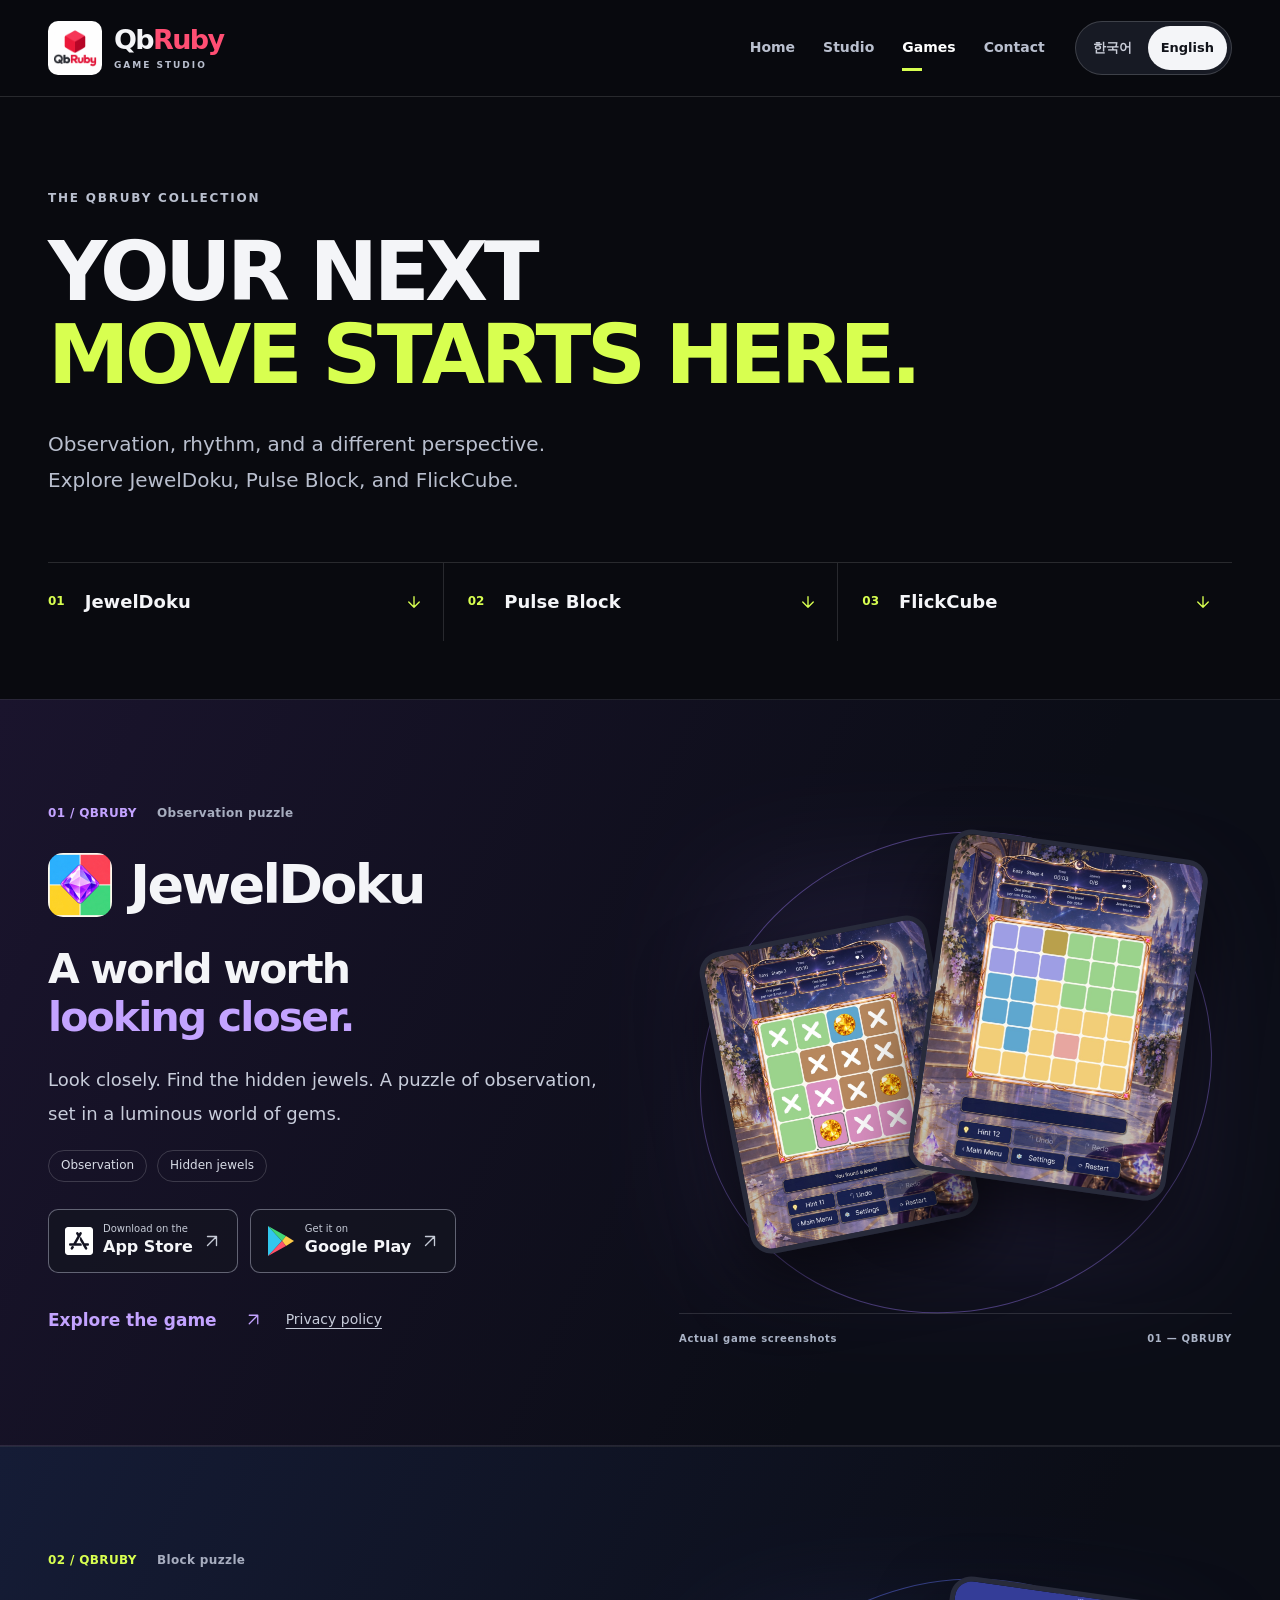
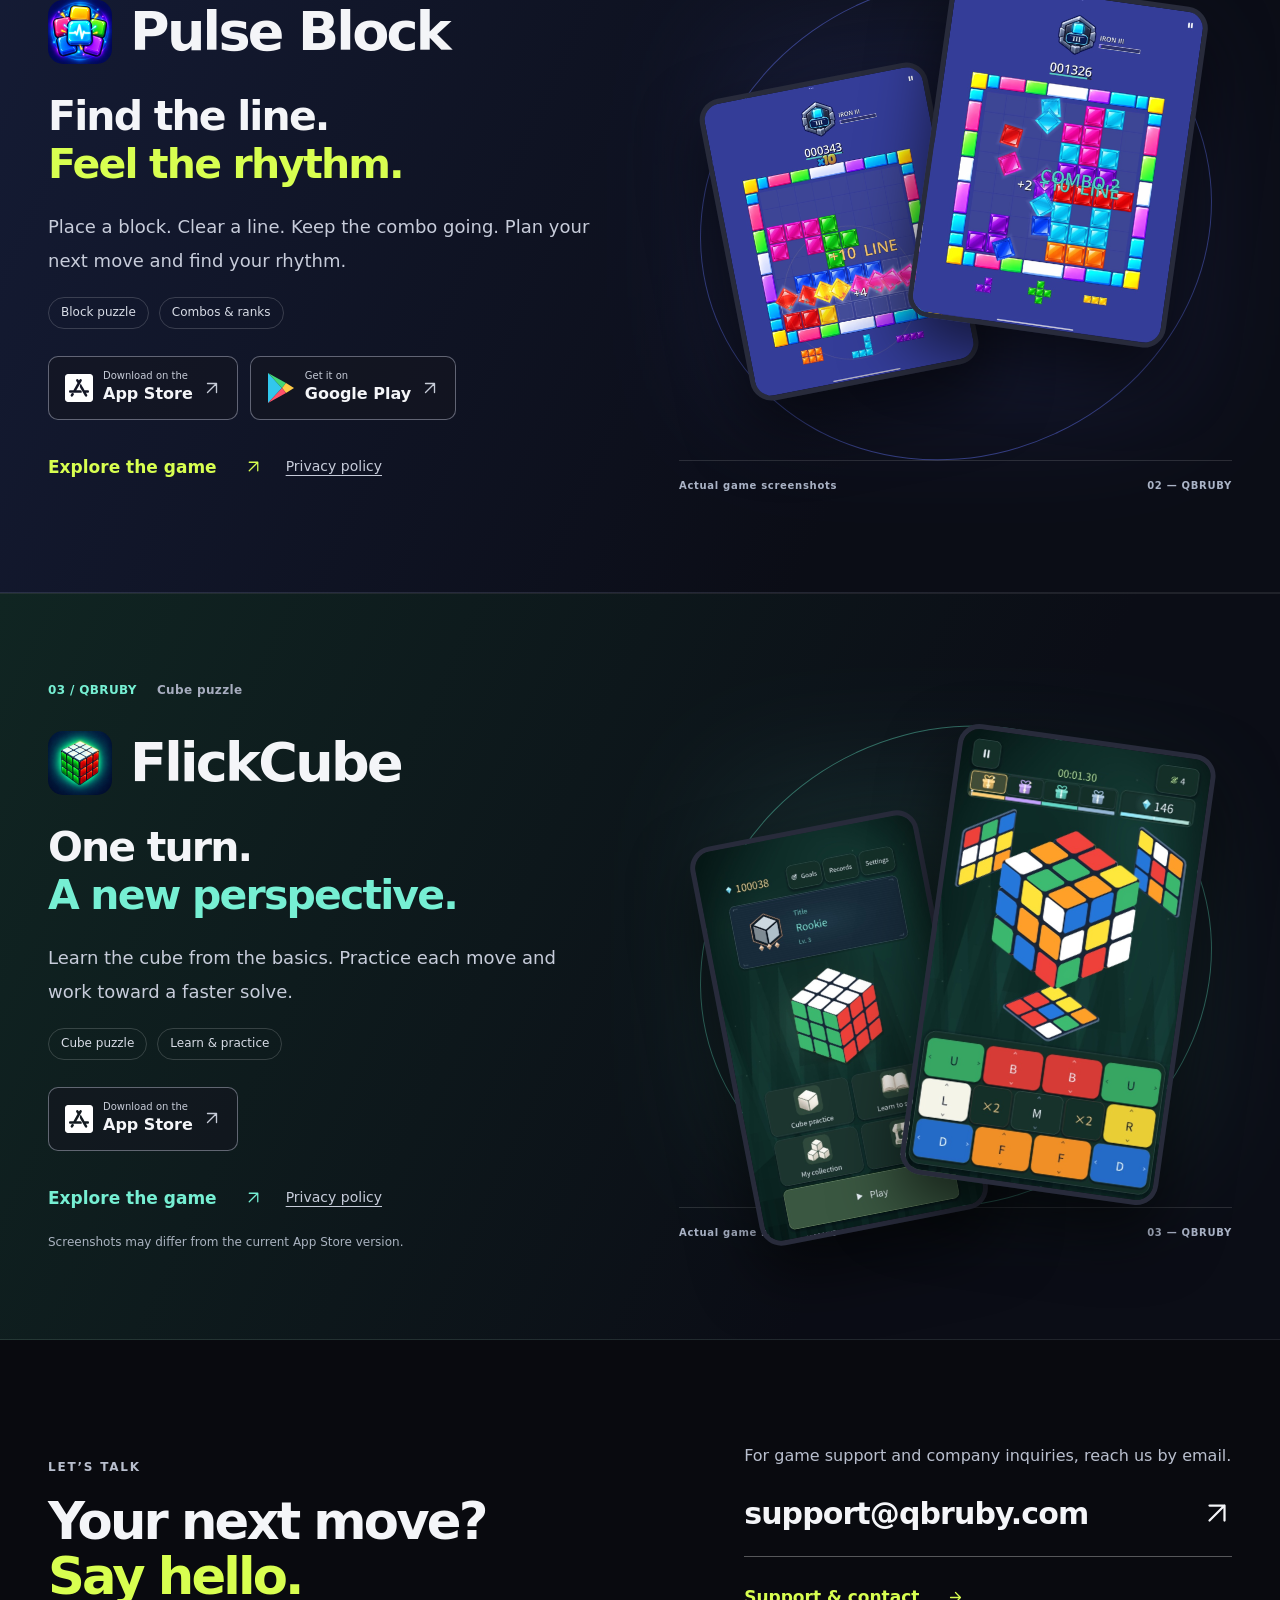
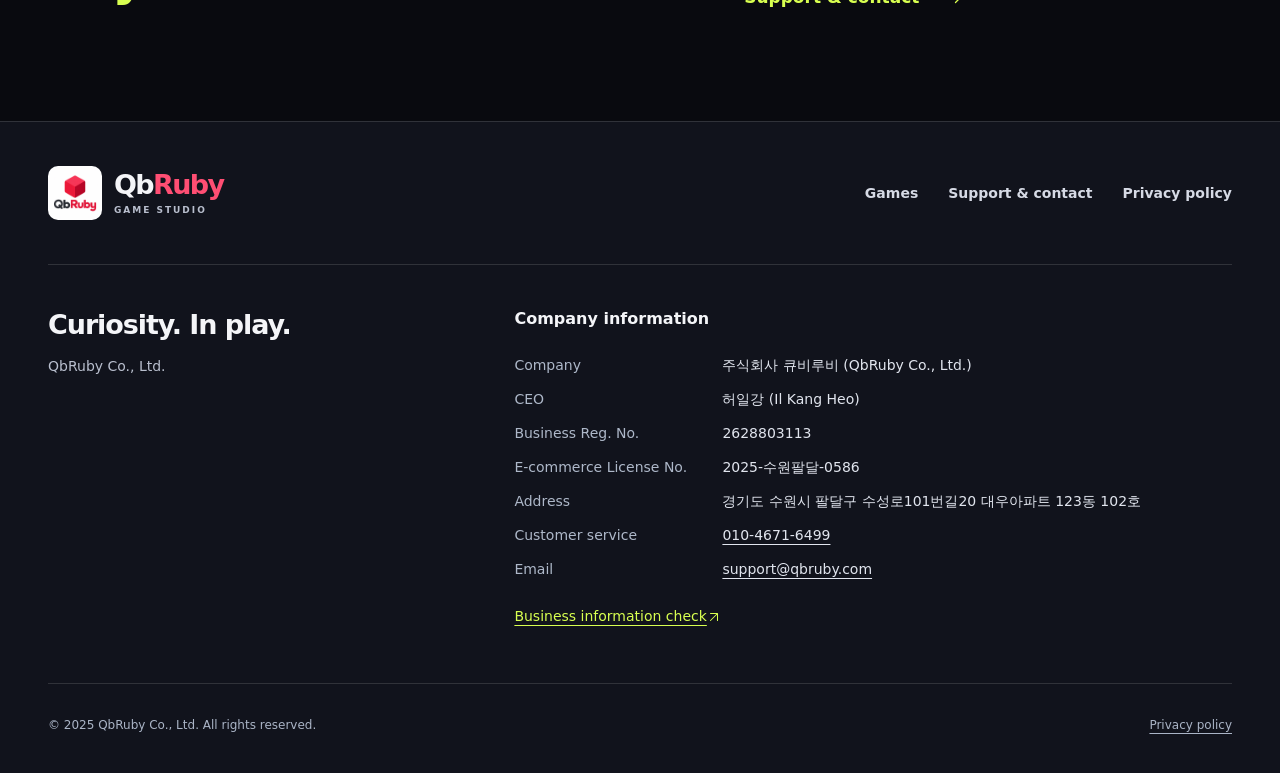
==== commit ad0bcb6b: "게임 스튜디오 디자인 개편과 한국어·영어 탐색 개선 실제 게임 스크린샷을 중심으로 홈, 게임 목록, 세 게임 상세 및 문의 페이지의 디자인을 통일하고 언어 선택과 갤러리 탐색을 개" ====
--- a/apps.html
+++ b/apps.html
@@ -1,155 +1,13 @@
-<!doctype html>
-<html lang="en">
-<head>
-<meta charset="utf-8">
-<meta name="viewport" content="width=device-width,initial-scale=1">
-<title data-en="QbRuby — Games" data-ko="QbRuby — Games" >QbRuby — Games</title>
-<meta name="description" content="Choose JewelDoku, Pulse Block, or FlickCube. Explore each game on its own page." data-en="Choose JewelDoku, Pulse Block, or FlickCube. Explore each game on its own page." data-ko="JewelDoku, Pulse Block, FlickCube를 선택해 각 게임의 소개와 스크린샷을 둘러보세요.">
-<meta name="theme-color" content="#f7f6f2">
-<link rel="icon" href="images/web/qbruby-splash.jpeg" type="image/jpeg">
-<link rel="stylesheet" href="assets/site.css">
-<script src="assets/site.js" defer>
-</script>
-</head>
-<body>
-<a data-en="Skip to content" data-ko="본문으로 이동" class="skip" href="#main">Skip to content</a>
-<header class="site-header">
-<div class="wrap header-inner">
-<a class="brand" href="index.html" aria-label="QbRuby">
-<img src="images/web/qbruby-splash.jpeg" width="54" height="54" alt="">
-<span>Qb<em>Ruby</em>
-</span>
-</a>
-<nav class="main-nav" aria-label="Main navigation" data-aria-en="Main navigation" data-aria-ko="주 메뉴">
-<a data-en="Home" data-ko="홈" href="index.html">Home</a>
-<a data-en="About" data-ko="소개" href="index.html#about">About</a>
-<a data-en="Games" data-ko="Games" href="apps.html" aria-current="page">Games</a>
-<a data-en="Contact" data-ko="문의" href="contact.html">Contact</a>
-</nav>
-<div class="langs" role="group" aria-label="Language / 언어">
-<button id="en" type="button" lang="en" aria-label="English" aria-pressed="true">EN</button>
-<button id="ko" type="button" lang="ko" aria-label="한국어" aria-pressed="false">KR</button>
-</div>
-</div>
-</header>
-<main class="wrap" id="main">
-<div class="subpage-intro selection-intro">
-<p class="eyebrow">
-<span class="dot" aria-hidden="true">
-</span>
-<span data-en="QbRuby / Game collection" data-ko="QbRuby / 게임 컬렉션" >QbRuby / Game collection</span>
-</p>
-<h1 data-en="Games" data-ko="Games" >Games</h1>
-<p data-en="Three games, three ways to play. Choose a game to see its story, screenshots, and store links." data-ko="세 가지 게임, 서로 다른 즐거움. 원하는 게임을 선택해 소개와 스크린샷, 스토어 링크를 확인하세요." class="lead">Three games, three ways to play. Choose a game to see its story, screenshots, and store links.</p>
-</div>
-<section class="section game-selection" id="games" aria-label="Choose a game" data-aria-en="Choose a game" data-aria-ko="게임 선택">
-<div class="game-choices">
-<a class="game-choice jewel" id="jeweldoku" href="jeweldoku.html" data-local="jeweldoku.html">
-<div class="choice-heading">
-<img class="app-icon" src="images/web/jeweldoku_icon_ios1024.jpeg" width="76" height="76" alt="">
-<div>
-<p data-en="Observation puzzle" data-ko="관찰 퍼즐" class="choice-category">Observation puzzle</p>
-<h2>JewelDoku</h2>
-</div>
-</div>
-<p data-en="Look closely and find the hidden jewels." data-ko="자세히 살펴보고 숨겨진 보석을 찾아보세요." class="choice-description">Look closely and find the hidden jewels.</p>
-<div class="choice-bottom">
-<span class="choice-platform">iOS · Android</span>
-<span data-en="View game &lt;span aria-hidden=&quot;true&quot;&gt;→&lt;/span&gt;" data-ko="게임 보기 &lt;span aria-hidden=&quot;true&quot;&gt;→&lt;/span&gt;" class="choice-action">View game <span aria-hidden="true">→</span>
-</span>
-</div>
-</a>
-<a class="game-choice pulse" id="pulse-block" href="pulse-block.html" data-local="pulse-block.html">
-<div class="choice-heading">
-<img class="app-icon" src="images/web/pulse_block_app_icon_1024x1024.jpeg" width="76" height="76" alt="">
-<div>
-<p data-en="Block puzzle" data-ko="블록 퍼즐" class="choice-category">Block puzzle</p>
-<h2>Pulse Block</h2>
-</div>
-</div>
-<p data-en="Place blocks, clear lines, and build your combo." data-ko="블록을 놓고 라인을 지우며 콤보를 이어가세요." class="choice-description">Place blocks, clear lines, and build your combo.</p>
-<div class="choice-bottom">
-<span class="choice-platform">iOS · Android</span>
-<span data-en="View game &lt;span aria-hidden=&quot;true&quot;&gt;→&lt;/span&gt;" data-ko="게임 보기 &lt;span aria-hidden=&quot;true&quot;&gt;→&lt;/span&gt;" class="choice-action">View game <span aria-hidden="true">→</span>
-</span>
-</div>
-</a>
-<a class="game-choice flick" id="flickcube" href="flickcube.html" data-local="flickcube.html">
-<div class="choice-heading" id="cube-project">
-<img class="app-icon" src="images/web/flickcube.jpeg" width="76" height="76" alt="">
-<div>
-<p data-en="Cube puzzle" data-ko="큐브 퍼즐" class="choice-category">Cube puzzle</p>
-<h2>FlickCube</h2>
-</div>
-</div>
-<p data-en="Learn the cube and practice every move." data-ko="큐브를 배우고 회전을 하나씩 연습해 보세요." class="choice-description">Learn the cube and practice every move.</p>
-<div class="choice-bottom">
-<span class="choice-platform">iOS</span>
-<span data-en="View game &lt;span aria-hidden=&quot;true&quot;&gt;→&lt;/span&gt;" data-ko="게임 보기 &lt;span aria-hidden=&quot;true&quot;&gt;→&lt;/span&gt;" class="choice-action">View game <span aria-hidden="true">→</span>
-</span>
-</div>
-</a>
-</div>
-</section>
-</main>
-<footer class="site-footer">
-<div class="wrap">
-<div class="footer-top">
-<a class="brand" href="index.html" aria-label="QbRuby">
-<img src="images/web/qbruby-splash.jpeg" width="54" height="54" alt="">
-<span>Qb<em>Ruby</em>
-</span>
-</a>
-<nav class="footer-nav" aria-label="Footer">
-<a data-en="All games" data-ko="전체 게임" href="apps.html">All games</a>
-<a data-en="Contact" data-ko="문의" href="contact.html">Contact</a>
-<a data-en="Privacy policy" data-ko="개인정보처리방침" href="privacy.html" data-policy="privacy.html">Privacy policy</a>
-</nav>
-</div>
-<div class="biz">
-<p>
-<strong data-en="Company:" data-ko="회사명:" >Company:</strong>주식회사 큐비루비 (QbRuby Co., Ltd.)</p>
-<p>
-<strong data-en="CEO:" data-ko="대표자:" >CEO:</strong>허일강 (Il Kang Heo)</p>
-<p>
-<strong data-en="Business Reg. No.:" data-ko="사업자등록번호:" >Business Reg. No.:</strong>2628803113 · <a href="https://www.ftc.go.kr/bizCommPop.do?wrkr_no=2628803113" target="_blank" rel="noopener noreferrer">
-<span data-en="Business info ↗" data-ko="사업자정보확인 ↗" >Business info ↗</span>
-</a>
-</p>
-<p>
-<strong data-en="E-commerce License No.:" data-ko="통신판매업 신고번호:" >E-commerce License No.:</strong>2025-수원팔달-0586</p>
-<p>
-<strong data-en="Address:" data-ko="주소:" >Address:</strong>경기도 수원시 팔달구 수성로101번길20 대우아파트 123동 102호</p>
-<p>
-<strong data-en="Customer Service:" data-ko="고객센터:" >Customer Service:</strong>010-4671-6499</p>
-<p>
-<strong data-en="Email:" data-ko="이메일:" >Email:</strong>
-<a href="mailto:support@qbruby.com">support@qbruby.com</a>
-</p>
-</div>
-<div class="legal">
-<span>© 2025 QbRuby Co., Ltd. All rights reserved.</span>
-<a data-en="Privacy policy" data-ko="개인정보처리방침" href="privacy.html" data-policy="privacy.html">Privacy policy</a>
-</div>
-</div>
-</footer>
-<dialog class="lightbox" id="gallery-dialog" aria-labelledby="gallery-title">
-<div class="lightbox-top">
-<h2 id="gallery-title">Screenshots</h2>
-<button type="button" id="gallery-close" aria-label="Close gallery" data-aria-en="Close gallery" data-aria-ko="갤러리 닫기">×</button>
-</div>
-<div class="lightbox-stage">
-<button type="button" id="gallery-prev" aria-label="Previous image" data-aria-en="Previous image" data-aria-ko="이전 이미지">←</button>
-<figure>
-<img id="gallery-image" alt="">
-<figcaption id="gallery-caption" aria-live="polite">
-</figcaption>
-</figure>
-<button type="button" id="gallery-next" aria-label="Next image" data-aria-en="Next image" data-aria-ko="다음 이미지">→</button>
-</div>
-<div class="lightbox-bottom">
-<span data-en="← → to browse · Esc to close" data-ko="← → 이동 · Esc 닫기" >← → to browse · Esc to close</span>
-</div>
-</dialog>
-</body>
-</html>
+<!doctype html><html lang="en"><head><meta charset="utf-8"><meta name="viewport" content="width=device-width,initial-scale=1"><title data-en="Games — QbRuby" data-ko="게임 — QbRuby" >Games — QbRuby</title><meta name="description" content="Discover JewelDoku, Pulse Block, and FlickCube by QbRuby. Game screenshots, official store links, and support." data-en="Discover JewelDoku, Pulse Block, and FlickCube by QbRuby. Game screenshots, official store links, and support." data-ko="큐비루비의 JewelDoku, Pulse Block, FlickCube를 만나보세요. 실제 게임 스크린샷, 공식 스토어 링크와 고객지원을 안내합니다."><meta name="theme-color" content="#090a0f"><link rel="icon" href="images/web/qbruby-splash.jpeg" type="image/jpeg"><link rel="stylesheet" href="assets/site.css"><script src="assets/site.js" defer></script></head><body data-page="games"><a class="skip" href="#main" data-en="Skip to content" data-ko="본문으로 이동">Skip to content</a>
+<header class="site-header"><div class="header-inner shell"><a class="brand" href="index.html#home" aria-label="QbRuby"><img src="images/web/qbruby-splash.jpeg" width="58" height="58" alt="QbRuby"><span>Qb<span class="ruby">Ruby</span><small>GAME STUDIO</small></span></a>
+<nav class="main-nav" aria-label="Main navigation" data-aria-en="Main navigation" data-aria-ko="주 메뉴"><a data-en="Home" data-ko="홈" href="index.html#home">Home</a><a data-en="Studio" data-ko="스튜디오" href="index.html#about">Studio</a><a data-en="Games" data-ko="게임" href="apps.html" aria-current="page">Games</a><a data-en="Contact" data-ko="문의" href="contact.html">Contact</a></nav>
+<div class="langs" role="group" aria-label="한국어 / English"><button id="ko" type="button" lang="ko" aria-pressed="false">한국어</button><button id="en" type="button" lang="en" aria-pressed="true">English</button></div>
+</div></header><main id="main"><section class="page-hero shell" id="games"><p data-en="THE QBRUBY COLLECTION" data-ko="QbRuby 게임 컬렉션" class="eyebrow">THE QBRUBY COLLECTION</p><h1 data-en="YOUR NEXT&lt;br&gt;&lt;em&gt;MOVE STARTS HERE.&lt;/em&gt;" data-ko="마음이 가는&lt;br&gt;&lt;em&gt;게임을 골라보세요.&lt;/em&gt;" >YOUR NEXT<br><em>MOVE STARTS HERE.</em></h1><p data-en="Observation, rhythm, and a different perspective.&lt;br&gt;Explore JewelDoku, Pulse Block, and FlickCube." data-ko="관찰하는 즐거움, 플레이의 리듬, 새로운 시점.&lt;br&gt;JewelDoku, Pulse Block, FlickCube를 만나보세요." class="page-lead">Observation, rhythm, and a different perspective.<br>Explore JewelDoku, Pulse Block, and FlickCube.</p><nav class="collection-nav" aria-label="Game collection" data-aria-en="Game collection" data-aria-ko="게임 컬렉션"><a href="#jeweldoku"><span>01</span>JewelDoku<span aria-hidden="true"><svg class="ui-arrow" width="24" height="24" viewBox="0 0 24 24" aria-hidden="true" focusable="false"><path d="M12 5v14m-7-7 7 7 7-7"/></svg></span></a><a href="#pulse-block"><span>02</span>Pulse Block<span aria-hidden="true"><svg class="ui-arrow" width="24" height="24" viewBox="0 0 24 24" aria-hidden="true" focusable="false"><path d="M12 5v14m-7-7 7 7 7-7"/></svg></span></a><a href="#flickcube"><span>03</span>FlickCube<span aria-hidden="true"><svg class="ui-arrow" width="24" height="24" viewBox="0 0 24 24" aria-hidden="true" focusable="false"><path d="M12 5v14m-7-7 7 7 7-7"/></svg></span></a></nav></section><article class="game-chapter jewel" id="jeweldoku"><div class="chapter-inner shell"><div class="chapter-copy"><div class="chapter-kicker"><span>01 / QBRUBY</span><span data-en="Observation puzzle" data-ko="관찰 퍼즐" >Observation puzzle</span></div><div class="game-name"><img src="images/web/jeweldoku_icon_ios1024.jpeg" width="64" height="64" alt="" loading="lazy"><h3>JewelDoku</h3></div><h4 data-en="A world worth&lt;br&gt;&lt;em&gt;looking closer.&lt;/em&gt;" data-ko="자세히 볼수록&lt;br&gt;&lt;em&gt;빛나는 세계.&lt;/em&gt;" class="chapter-line">A world worth<br><em>looking closer.</em></h4><p data-en="Look closely. Find the hidden jewels. A puzzle of observation, set in a luminous world of gems." data-ko="자세히 살펴보고 숨겨진 보석을 찾아보세요. 반짝이는 보석의 세계에서 관찰력을 발휘하는 퍼즐입니다." class="game-description">Look closely. Find the hidden jewels. A puzzle of observation, set in a luminous world of gems.</p><div class="tags"><span data-en="Observation" data-ko="관찰" >Observation</span><span data-en="Hidden jewels" data-ko="숨은 보석" >Hidden jewels</span></div><div class="stores"><a class="store-link" href="https://apps.apple.com/kr/app/jeweldoku-puzzle/id6812622909" target="_blank" rel="noopener noreferrer" aria-label="JewelDoku — App Store" data-aria-en="JewelDoku — App Store, opens in a new tab" data-aria-ko="JewelDoku — App Store, 새 탭에서 열림"><img src="assets/app-store.svg" width="28" height="32" alt=""><span><small data-en="Download on the" data-ko="다운로드" >Download on the</small><b>App Store</b></span><span aria-hidden="true"><svg class="ui-arrow" width="24" height="24" viewBox="0 0 24 24" aria-hidden="true" focusable="false"><path d="M6 18 18 6M6 6h12v12"/></svg></span></a><a class="store-link" href="https://play.google.com/store/apps/details?id=com.qbruby.jeweldoku" target="_blank" rel="noopener noreferrer" aria-label="JewelDoku — Google Play" data-aria-en="JewelDoku — Google Play, opens in a new tab" data-aria-ko="JewelDoku — Google Play, 새 탭에서 열림"><img src="assets/google-play.svg" width="26" height="30" alt=""><span><small data-en="Get it on" data-ko="다운로드" >Get it on</small><b>Google Play</b></span><span aria-hidden="true"><svg class="ui-arrow" width="24" height="24" viewBox="0 0 24 24" aria-hidden="true" focusable="false"><path d="M6 18 18 6M6 6h12v12"/></svg></span></a></div><div class="chapter-links"><a data-en="Explore the game &lt;span aria-hidden=&quot;true&quot;&gt;&lt;svg class=&quot;ui-arrow&quot; width=&quot;24&quot; height=&quot;24&quot; viewBox=&quot;0 0 24 24&quot; aria-hidden=&quot;true&quot; focusable=&quot;false&quot;&gt;&lt;path d=&quot;M6 18 18 6M6 6h12v12&quot;/&gt;&lt;/svg&gt;&lt;/span&gt;" data-ko="게임 자세히 보기 &lt;span aria-hidden=&quot;true&quot;&gt;&lt;svg class=&quot;ui-arrow&quot; width=&quot;24&quot; height=&quot;24&quot; viewBox=&quot;0 0 24 24&quot; aria-hidden=&quot;true&quot; focusable=&quot;false&quot;&gt;&lt;path d=&quot;M6 18 18 6M6 6h12v12&quot;/&gt;&lt;/svg&gt;&lt;/span&gt;" class="text-link" href="jeweldoku.html">Explore the game <span aria-hidden="true"><svg class="ui-arrow" width="24" height="24" viewBox="0 0 24 24" aria-hidden="true" focusable="false"><path d="M6 18 18 6M6 6h12v12"/></svg></span></a><a data-en="Privacy policy" data-ko="개인정보처리방침" class="policy-link" href="privacy/jeweldoku.html" data-policy="privacy/jeweldoku.html">Privacy policy</a></div></div><div class="chapter-art"><span class="art-orbit" aria-hidden="true"></span><a class="shot-link chapter-shot secondary" href="images/originals/JewelDoku3.jpeg" data-gallery="jeweldoku" data-index="2" aria-label="JewelDoku — Jewels found" data-aria-en="JewelDoku — Jewels found, expand screenshot" data-aria-ko="JewelDoku — 보석 발견, 스크린샷 크게 보기"><img src="images/web/JewelDoku3.jpeg" width="824" height="1100" alt="JewelDoku — Jewels found" data-alt-en="JewelDoku — Jewels found" data-alt-ko="JewelDoku — 보석 발견" loading="lazy" decoding="async"></a><a class="shot-link chapter-shot primary" href="images/originals/JewelDoku4.jpeg" data-gallery="jeweldoku" data-index="3" aria-label="JewelDoku — Puzzle regions" data-aria-en="JewelDoku — Puzzle regions, expand screenshot" data-aria-ko="JewelDoku — 퍼즐 영역, 스크린샷 크게 보기"><img src="images/web/JewelDoku4.jpeg" width="824" height="1100" alt="JewelDoku — Puzzle regions" data-alt-en="JewelDoku — Puzzle regions" data-alt-ko="JewelDoku — 퍼즐 영역" loading="lazy" decoding="async"></a><div class="art-caption"><span data-en="Actual game screenshots" data-ko="실제 게임 스크린샷" >Actual game screenshots</span><span>01 — QBRUBY</span></div></div></div></article><article class="game-chapter pulse" id="pulse-block"><div class="chapter-inner shell"><div class="chapter-copy"><div class="chapter-kicker"><span>02 / QBRUBY</span><span data-en="Block puzzle" data-ko="블록 퍼즐" >Block puzzle</span></div><div class="game-name"><img src="images/web/pulse_block_app_icon_1024x1024.jpeg" width="64" height="64" alt="" loading="lazy"><h3>Pulse Block</h3></div><h4 data-en="Find the line.&lt;br&gt;&lt;em&gt;Feel the rhythm.&lt;/em&gt;" data-ko="라인을 완성하고,&lt;br&gt;&lt;em&gt;리듬을 찾으세요.&lt;/em&gt;" class="chapter-line">Find the line.<br><em>Feel the rhythm.</em></h4><p data-en="Place a block. Clear a line. Keep the combo going. Plan your next move and find your rhythm." data-ko="블록을 놓고, 라인을 지우고, 콤보를 이어가세요. 다음 수를 계획하며 나만의 플레이 리듬을 찾아보세요." class="game-description">Place a block. Clear a line. Keep the combo going. Plan your next move and find your rhythm.</p><div class="tags"><span data-en="Block puzzle" data-ko="블록 퍼즐" >Block puzzle</span><span data-en="Combos &amp; ranks" data-ko="콤보와 랭크" >Combos & ranks</span></div><div class="stores"><a class="store-link" href="https://apps.apple.com/kr/app/pulse-block/id6808036622" target="_blank" rel="noopener noreferrer" aria-label="Pulse Block — App Store" data-aria-en="Pulse Block — App Store, opens in a new tab" data-aria-ko="Pulse Block — App Store, 새 탭에서 열림"><img src="assets/app-store.svg" width="28" height="32" alt=""><span><small data-en="Download on the" data-ko="다운로드" >Download on the</small><b>App Store</b></span><span aria-hidden="true"><svg class="ui-arrow" width="24" height="24" viewBox="0 0 24 24" aria-hidden="true" focusable="false"><path d="M6 18 18 6M6 6h12v12"/></svg></span></a><a class="store-link" href="https://play.google.com/store/apps/details?id=com.hik.blockbomb" target="_blank" rel="noopener noreferrer" aria-label="Pulse Block — Google Play" data-aria-en="Pulse Block — Google Play, opens in a new tab" data-aria-ko="Pulse Block — Google Play, 새 탭에서 열림"><img src="assets/google-play.svg" width="26" height="30" alt=""><span><small data-en="Get it on" data-ko="다운로드" >Get it on</small><b>Google Play</b></span><span aria-hidden="true"><svg class="ui-arrow" width="24" height="24" viewBox="0 0 24 24" aria-hidden="true" focusable="false"><path d="M6 18 18 6M6 6h12v12"/></svg></span></a></div><div class="chapter-links"><a data-en="Explore the game &lt;span aria-hidden=&quot;true&quot;&gt;&lt;svg class=&quot;ui-arrow&quot; width=&quot;24&quot; height=&quot;24&quot; viewBox=&quot;0 0 24 24&quot; aria-hidden=&quot;true&quot; focusable=&quot;false&quot;&gt;&lt;path d=&quot;M6 18 18 6M6 6h12v12&quot;/&gt;&lt;/svg&gt;&lt;/span&gt;" data-ko="게임 자세히 보기 &lt;span aria-hidden=&quot;true&quot;&gt;&lt;svg class=&quot;ui-arrow&quot; width=&quot;24&quot; height=&quot;24&quot; viewBox=&quot;0 0 24 24&quot; aria-hidden=&quot;true&quot; focusable=&quot;false&quot;&gt;&lt;path d=&quot;M6 18 18 6M6 6h12v12&quot;/&gt;&lt;/svg&gt;&lt;/span&gt;" class="text-link" href="pulse-block.html">Explore the game <span aria-hidden="true"><svg class="ui-arrow" width="24" height="24" viewBox="0 0 24 24" aria-hidden="true" focusable="false"><path d="M6 18 18 6M6 6h12v12"/></svg></span></a><a data-en="Privacy policy" data-ko="개인정보처리방침" class="policy-link" href="privacy.html" data-policy="privacy.html">Privacy policy</a></div></div><div class="chapter-art"><span class="art-orbit" aria-hidden="true"></span><a class="shot-link chapter-shot secondary" href="images/originals/PulseBlock3.jpeg" data-gallery="pulse-block" data-index="2" aria-label="Pulse Block — Line clear" data-aria-en="Pulse Block — Line clear, expand screenshot" data-aria-ko="Pulse Block — 라인 클리어, 스크린샷 크게 보기"><img src="images/web/PulseBlock3.jpeg" width="824" height="1100" alt="Pulse Block — Line clear" data-alt-en="Pulse Block — Line clear" data-alt-ko="Pulse Block — 라인 클리어" loading="lazy" decoding="async"></a><a class="shot-link chapter-shot primary" href="images/originals/PulseBlock4.jpeg" data-gallery="pulse-block" data-index="3" aria-label="Pulse Block — Combo" data-aria-en="Pulse Block — Combo, expand screenshot" data-aria-ko="Pulse Block — 콤보, 스크린샷 크게 보기"><img src="images/web/PulseBlock4.jpeg" width="824" height="1100" alt="Pulse Block — Combo" data-alt-en="Pulse Block — Combo" data-alt-ko="Pulse Block — 콤보" loading="lazy" decoding="async"></a><div class="art-caption"><span data-en="Actual game screenshots" data-ko="실제 게임 스크린샷" >Actual game screenshots</span><span>02 — QBRUBY</span></div></div></div></article><article class="game-chapter flick" id="flickcube"><span id="cube-project" class="anchor-marker"></span><div class="chapter-inner shell"><div class="chapter-copy"><div class="chapter-kicker"><span>03 / QBRUBY</span><span data-en="Cube puzzle" data-ko="큐브 퍼즐" >Cube puzzle</span></div><div class="game-name"><img src="images/web/flickcube.jpeg" width="64" height="64" alt="" loading="lazy"><h3>FlickCube</h3></div><h4 data-en="One turn.&lt;br&gt;&lt;em&gt;A new perspective.&lt;/em&gt;" data-ko="한 번의 움직임,&lt;br&gt;&lt;em&gt;새로운 시점.&lt;/em&gt;" class="chapter-line">One turn.<br><em>A new perspective.</em></h4><p data-en="Learn the cube from the basics. Practice each move and work toward a faster solve." data-ko="큐브의 기초부터 차근차근 배워보세요. 움직임을 연습하며 더 빠른 완성에 도전하는 큐브 퍼즐입니다." class="game-description">Learn the cube from the basics. Practice each move and work toward a faster solve.</p><div class="tags"><span data-en="Cube puzzle" data-ko="큐브 퍼즐" >Cube puzzle</span><span data-en="Learn &amp; practice" data-ko="배우고 연습하기" >Learn & practice</span></div><div class="stores"><a class="store-link" href="https://apps.apple.com/kr/app/flickcube-by-qbruby/id6756644246" target="_blank" rel="noopener noreferrer" aria-label="FlickCube — App Store" data-aria-en="FlickCube — App Store, opens in a new tab" data-aria-ko="FlickCube — App Store, 새 탭에서 열림"><img src="assets/app-store.svg" width="28" height="32" alt=""><span><small data-en="Download on the" data-ko="다운로드" >Download on the</small><b>App Store</b></span><span aria-hidden="true"><svg class="ui-arrow" width="24" height="24" viewBox="0 0 24 24" aria-hidden="true" focusable="false"><path d="M6 18 18 6M6 6h12v12"/></svg></span></a></div><div class="chapter-links"><a data-en="Explore the game &lt;span aria-hidden=&quot;true&quot;&gt;&lt;svg class=&quot;ui-arrow&quot; width=&quot;24&quot; height=&quot;24&quot; viewBox=&quot;0 0 24 24&quot; aria-hidden=&quot;true&quot; focusable=&quot;false&quot;&gt;&lt;path d=&quot;M6 18 18 6M6 6h12v12&quot;/&gt;&lt;/svg&gt;&lt;/span&gt;" data-ko="게임 자세히 보기 &lt;span aria-hidden=&quot;true&quot;&gt;&lt;svg class=&quot;ui-arrow&quot; width=&quot;24&quot; height=&quot;24&quot; viewBox=&quot;0 0 24 24&quot; aria-hidden=&quot;true&quot; focusable=&quot;false&quot;&gt;&lt;path d=&quot;M6 18 18 6M6 6h12v12&quot;/&gt;&lt;/svg&gt;&lt;/span&gt;" class="text-link" href="flickcube.html">Explore the game <span aria-hidden="true"><svg class="ui-arrow" width="24" height="24" viewBox="0 0 24 24" aria-hidden="true" focusable="false"><path d="M6 18 18 6M6 6h12v12"/></svg></span></a><a data-en="Privacy policy" data-ko="개인정보처리방침" class="policy-link" href="privacy/flickcube.html" data-policy="privacy/flickcube.html">Privacy policy</a></div><p data-en="Screenshots may differ from the current App Store version." data-ko="스크린샷과 현재 App Store 버전의 화면은 다를 수 있습니다." class="version-note">Screenshots may differ from the current App Store version.</p></div><div class="chapter-art"><span class="art-orbit" aria-hidden="true"></span><a class="shot-link chapter-shot secondary" href="images/originals/cube_01-main-menu.jpeg" data-gallery="flickcube" data-index="0" aria-label="FlickCube — Main menu" data-aria-en="FlickCube — Main menu, expand screenshot" data-aria-ko="FlickCube — 메인 메뉴, 스크린샷 크게 보기"><img src="images/web/cube_01-main-menu.jpeg" width="618" height="1100" alt="FlickCube — Main menu" data-alt-en="FlickCube — Main menu" data-alt-ko="FlickCube — 메인 메뉴" loading="lazy" decoding="async"></a><a class="shot-link chapter-shot primary" href="images/originals/cube_02-cube-play.jpeg" data-gallery="flickcube" data-index="1" aria-label="FlickCube — Cube play" data-aria-en="FlickCube — Cube play, expand screenshot" data-aria-ko="FlickCube — 큐브 플레이, 스크린샷 크게 보기"><img src="images/web/cube_02-cube-play.jpeg" width="618" height="1100" alt="FlickCube — Cube play" data-alt-en="FlickCube — Cube play" data-alt-ko="FlickCube — 큐브 플레이" loading="lazy" decoding="async"></a><div class="art-caption"><span data-en="Actual game screenshots" data-ko="실제 게임 스크린샷" >Actual game screenshots</span><span>03 — QBRUBY</span></div></div></div></article><section class="contact-band shell" id="contact"><div><p data-en="LET’S TALK" data-ko="큐비루비에 문의하기" class="eyebrow">LET’S TALK</p><h2 data-en="Your next move?&lt;br&gt;&lt;em&gt;Say hello.&lt;/em&gt;" data-ko="궁금한 점이 있다면,&lt;br&gt;&lt;em&gt;이야기해 주세요.&lt;/em&gt;" >Your next move?<br><em>Say hello.</em></h2></div><div><p data-en="For game support and company inquiries, reach us by email." data-ko="게임 이용 문의와 회사 관련 문의는 이메일로 보내 주세요." >For game support and company inquiries, reach us by email.</p><a class="contact-email" href="mailto:support@qbruby.com">support@qbruby.com <span aria-hidden="true"><svg class="ui-arrow" width="24" height="24" viewBox="0 0 24 24" aria-hidden="true" focusable="false"><path d="M6 18 18 6M6 6h12v12"/></svg></span></a><a data-en="Support &amp; contact &lt;svg class=&quot;ui-arrow&quot; width=&quot;24&quot; height=&quot;24&quot; viewBox=&quot;0 0 24 24&quot; aria-hidden=&quot;true&quot; focusable=&quot;false&quot;&gt;&lt;path d=&quot;M5 12h14m-7-7 7 7-7 7&quot;/&gt;&lt;/svg&gt;" data-ko="고객지원 · 문의 &lt;svg class=&quot;ui-arrow&quot; width=&quot;24&quot; height=&quot;24&quot; viewBox=&quot;0 0 24 24&quot; aria-hidden=&quot;true&quot; focusable=&quot;false&quot;&gt;&lt;path d=&quot;M5 12h14m-7-7 7 7-7 7&quot;/&gt;&lt;/svg&gt;" href="contact.html" class="text-link">Support & contact <svg class="ui-arrow" width="24" height="24" viewBox="0 0 24 24" aria-hidden="true" focusable="false"><path d="M5 12h14m-7-7 7 7-7 7"/></svg></a></div></section></main><footer class="site-footer"><div class="shell">
+<div class="footer-top"><a class="brand" href="index.html#home" aria-label="QbRuby"><img src="images/web/qbruby-splash.jpeg" width="58" height="58" alt="QbRuby"><span>Qb<span class="ruby">Ruby</span><small>GAME STUDIO</small></span></a><nav class="footer-nav" aria-label="Footer navigation" data-aria-en="Footer navigation" data-aria-ko="푸터 메뉴">
+<a data-en="Games" data-ko="게임" href="apps.html">Games</a><a data-en="Support &amp; contact" data-ko="고객지원 · 문의" href="contact.html">Support & contact</a><a data-en="Privacy policy" data-ko="개인정보처리방침" href="privacy.html" data-policy="privacy.html">Privacy policy</a>
+</nav></div><div class="footer-info"><div class="footer-note"><p data-en="Curiosity. In play." data-ko="호기심을 플레이로." class="footer-motto">Curiosity. In play.</p><p data-en="QbRuby Co., Ltd." data-ko="주식회사 큐비루비" class="muted">QbRuby Co., Ltd.</p></div>
+<section class="company-info" aria-labelledby="company-title"><h2 data-en="Company information" data-ko="회사 정보" id="company-title">Company information</h2>
+<dl><div class="company-row"><dt data-en="Company" data-ko="회사명" >Company</dt><dd>주식회사 큐비루비 (QbRuby Co., Ltd.)</dd></div><div class="company-row"><dt data-en="CEO" data-ko="대표자" >CEO</dt><dd>허일강 (Il Kang Heo)</dd></div><div class="company-row"><dt data-en="Business Reg. No." data-ko="사업자등록번호" >Business Reg. No.</dt><dd>2628803113</dd></div><div class="company-row"><dt data-en="E-commerce License No." data-ko="통신판매업 신고번호" >E-commerce License No.</dt><dd>2025-수원팔달-0586</dd></div><div class="company-row"><dt data-en="Address" data-ko="사업장 주소" >Address</dt><dd>경기도 수원시 팔달구 수성로101번길20 대우아파트 123동 102호</dd></div><div class="company-row"><dt data-en="Customer service" data-ko="고객센터 전화" >Customer service</dt><dd><a href="tel:01046716499">010-4671-6499</a></dd></div><div class="company-row"><dt data-en="Email" data-ko="이메일" >Email</dt><dd><a href="mailto:support@qbruby.com">support@qbruby.com</a></dd></div></dl><a data-en="Business information check &lt;svg class=&quot;ui-arrow&quot; width=&quot;24&quot; height=&quot;24&quot; viewBox=&quot;0 0 24 24&quot; aria-hidden=&quot;true&quot; focusable=&quot;false&quot;&gt;&lt;path d=&quot;M6 18 18 6M6 6h12v12&quot;/&gt;&lt;/svg&gt;" data-ko="사업자정보확인 &lt;svg class=&quot;ui-arrow&quot; width=&quot;24&quot; height=&quot;24&quot; viewBox=&quot;0 0 24 24&quot; aria-hidden=&quot;true&quot; focusable=&quot;false&quot;&gt;&lt;path d=&quot;M6 18 18 6M6 6h12v12&quot;/&gt;&lt;/svg&gt;" class="business-check" href="https://www.ftc.go.kr/bizCommPop.do?wrkr_no=2628803113" target="_blank" rel="noopener noreferrer">Business information check <svg class="ui-arrow" width="24" height="24" viewBox="0 0 24 24" aria-hidden="true" focusable="false"><path d="M6 18 18 6M6 6h12v12"/></svg></a></section></div>
+<div class="legal"><span data-en="© 2025 QbRuby Co., Ltd. All rights reserved." data-ko="© 2025 QbRuby Co., Ltd. 모든 권리 보유." >© 2025 QbRuby Co., Ltd. All rights reserved.</span>
+<a data-en="Privacy policy" data-ko="개인정보처리방침" href="privacy.html" data-policy="privacy.html">Privacy policy</a></div>
+</div></footer><dialog id="gallery-dialog" class="lightbox" aria-labelledby="gallery-title"><div class="lightbox-top"><h2 id="gallery-title">Screenshots</h2><button id="gallery-close" type="button" aria-label="Close gallery" data-aria-en="Close gallery" data-aria-ko="갤러리 닫기">×</button></div><div class="lightbox-stage"><button id="gallery-prev" type="button" aria-label="Previous screenshot" data-aria-en="Previous screenshot" data-aria-ko="이전 스크린샷"><svg class="ui-arrow" width="24" height="24" viewBox="0 0 24 24" aria-hidden="true" focusable="false"><path d="M19 12H5m7-7-7 7 7 7"/></svg></button><img id="gallery-image" alt=""><button id="gallery-next" type="button" aria-label="Next screenshot" data-aria-en="Next screenshot" data-aria-ko="다음 스크린샷"><svg class="ui-arrow" width="24" height="24" viewBox="0 0 24 24" aria-hidden="true" focusable="false"><path d="M5 12h14m-7-7 7 7-7 7"/></svg></button></div><p id="gallery-caption" aria-live="polite"></p></dialog></body></html>
--- a/assets/site.css
+++ b/assets/site.css
@@ -1,11 +1,21 @@
-:root{--paper:#f7f6f2;--white:#fff;--ink:#202027;--muted:#66656d;--ruby:#d91842;--line:#dfded8;--radius:24px;--font:Inter,-apple-system,BlinkMacSystemFont,"Segoe UI","Apple SD Gothic Neo","Noto Sans KR",sans-serif}
-*{box-sizing:border-box}html{scroll-behavior:smooth;scroll-padding-top:110px}body{margin:0;background:var(--paper);color:var(--ink);font:16px/1.65 var(--font);-webkit-font-smoothing:antialiased}body.modal-open{overflow:hidden}img{max-width:100%;display:block}a{color:inherit;text-underline-offset:4px}button{font:inherit;cursor:pointer}a,button{-webkit-tap-highlight-color:transparent}button:disabled{cursor:default;opacity:.4}a:focus-visible,button:focus-visible{outline:3px solid var(--ruby);outline-offset:5px}button svg,a svg{width:20px;height:20px;flex-shrink:0}.wrap{width:min(1240px,calc(100% - 80px));margin-inline:auto}.skip{position:fixed;left:16px;top:-100px;z-index:100;background:var(--white);padding:12px}.skip:focus{top:12px}.site-header{position:sticky;top:0;z-index:20;border-bottom:1px solid var(--line);background:#f7f6f2f5}.header-inner{display:flex;align-items:center;justify-content:space-between;gap:24px;min-height:90px}.brand{display:inline-flex;align-items:center;gap:10px;text-decoration:none;font-weight:850;font-size:24px;letter-spacing:-1px;flex-shrink:0}.brand img{width:54px;height:54px;border-radius:12px}.brand em{font-style:normal;color:var(--ruby)}.main-nav{display:flex;gap:32px}.main-nav a{text-decoration:none;font-size:14px;font-weight:650;color:#55535c;padding:10px 0}.main-nav a:hover,.main-nav a[aria-current]{color:var(--ruby)}.langs{display:flex;border:1px solid var(--line);padding:4px;border-radius:99px;gap:2px}.langs button{border:0;background:transparent;color:var(--muted);border-radius:99px;min-width:40px;min-height:36px;font-size:12px;font-weight:750;padding:6px 10px}.langs button.active{background:var(--ink);color:white}.eyebrow{display:flex;align-items:center;gap:9px;text-transform:uppercase;letter-spacing:2px;font-size:11px;font-weight:800;color:var(--muted);margin:0 0 22px}.eyebrow .dot{width:6px;height:6px;border-radius:50%;background:var(--ruby)}h1,h2,h3,p{margin-top:0}h1,h2{font-weight:780;letter-spacing:-.055em;line-height:1.1}h1{font-size:clamp(45px,5.5vw,78px);margin:0 0 28px}h1 span,h2 span{color:var(--ruby)}.lead{font-size:18px;line-height:1.75;color:var(--muted);max-width:500px}.hero{padding:76px 0 60px;display:grid;grid-template-columns:1fr 1fr;align-items:center;gap:56px;scroll-margin-top:100px}.hero-copy{padding:10px 0}.hero-copy .lead{margin:0 0 32px}.button{display:inline-flex;align-items:center;justify-content:center;gap:16px;background:var(--ink);color:white;border:1px solid var(--ink);border-radius:99px;padding:14px 23px;text-decoration:none;font-size:14px;font-weight:700;min-height:50px;transition:background .2s}.button:hover{background:var(--ruby);border-color:var(--ruby)}.hero-note{font-size:12px;letter-spacing:.02em;color:var(--muted);margin:22px 0 0}.hero-art{background:#24222c;border-radius:32px;padding:32px 28px 24px;position:relative;color:#fff;min-width:0}.art-topline{display:flex;align-items:center;justify-content:space-between;font-size:10px;letter-spacing:1.5px;font-weight:650;color:#d6d2d8;margin-bottom:22px}.art-topline span:last-child{color:#f6b1be}.hero-screens{display:grid;grid-template-columns:1fr 1fr;gap:18px;align-items:start}.hero-screen{margin:0;min-width:0}.hero-screen:nth-child(2){margin-top:36px}.hero-screen img{width:100%;height:auto;border-radius:13px}.hero-screen figcaption{font-size:11px;font-weight:650;margin-top:12px;display:flex;justify-content:space-between;gap:6px;color:#ddd9e4}.hero-screen a{text-decoration:none;display:block;border-radius:13px}.hero-screen a:hover{outline:2px solid #f6b1be;outline-offset:4px}.art-bottom{display:flex;justify-content:space-between;font-size:10px;color:#ada7b6;letter-spacing:1px;margin-top:20px}.game-strip{display:grid;grid-template-columns:repeat(3,1fr);border-top:1px solid var(--line);border-bottom:1px solid var(--line);margin-bottom:92px}.strip-item{display:flex;align-items:center;gap:14px;padding:25px 20px;text-decoration:none;border-right:1px solid var(--line);min-width:0}.strip-item:first-child{padding-left:0}.strip-item:last-child{border-right:0}.strip-item img,.dev-symbol{width:48px;height:48px;border-radius:12px;flex-shrink:0}.strip-item b{display:block;line-height:1.4;font-size:14px}.strip-item small{display:block;color:var(--muted);font-size:10px;margin-top:5px}.strip-item:hover b{color:var(--ruby)}.dev-symbol{display:grid;place-items:center;font-size:26px;color:#36634e;background:#dde9df}.section{padding:0 0 92px;scroll-margin-top:120px}.section-heading{display:flex;justify-content:space-between;align-items:end;gap:36px;margin-bottom:42px}.section-heading h2{font-size:clamp(35px,4vw,56px);margin:0}.section-heading .eyebrow{margin-bottom:18px}.section-heading>p{color:var(--muted);max-width:340px;font-size:14px;margin-bottom:4px}.section-jump{font-size:13px;font-weight:700;color:var(--muted)}.game-card{display:grid;grid-template-columns:.85fr 1.15fr;gap:45px;align-items:center;background:var(--white);border:1px solid var(--line);border-radius:var(--radius);padding:36px;margin-bottom:24px;scroll-margin-top:114px;min-width:0}.game-copy{min-width:0}.game-heading{display:flex;align-items:center;gap:18px;margin-bottom:22px}.app-icon{width:76px;height:76px;border-radius:18px;flex-shrink:0}.game-number{font-size:10px;letter-spacing:1.5px;color:var(--muted);margin:0 0 4px;font-weight:700}.game-heading h3{font-size:29px;letter-spacing:-1px;line-height:1.2;margin:0}.game-copy>p{color:var(--muted);font-size:15px;max-width:420px;margin-bottom:22px}.tags{display:flex;flex-wrap:wrap;gap:7px;margin:0 0 24px}.tag{padding:5px 11px;font-size:11px;border:1px solid var(--line);border-radius:99px;color:#595561}.stores{display:flex;flex-wrap:wrap;gap:9px}.store-link{display:flex;align-items:center;gap:14px;padding:10px 15px;border:1px solid #d6d5d9;border-radius:12px;text-decoration:none;background:white;min-height:56px;transition:border-color .2s}.store-link small{display:block;font-size:9px;line-height:1.5;color:var(--muted)}.store-link b{display:block;font-size:14px;line-height:1.4;font-weight:750}.store-link:hover{border-color:var(--ruby)}.store-mark{font-size:22px;line-height:1;min-width:22px;text-align:center}.policy-link{display:inline-block;font-size:11px;color:var(--muted);margin-top:20px}.gallery-shell{padding:21px 18px 15px;border-radius:18px;background:#f0eef5;min-width:0;overflow:hidden}.pulse .gallery-shell{background:#edf0fe}.flick .gallery-shell{background:#edf2f0}.development .gallery-shell{background:#e8eee9}.gallery-track{display:flex;gap:12px;overflow-x:auto;scroll-snap-type:x mandatory;overscroll-behavior-x:contain;scrollbar-width:thin;scrollbar-color:#b6b2c4 transparent;padding:0 0 12px}.shot-link{flex:0 0 auto;scroll-snap-align:start;text-decoration:none;display:block;border-radius:10px;width:auto}.shot-link img{height:290px;width:auto;border-radius:10px;max-width:none}.shot-link:hover{opacity:.88}.gallery-controls{display:flex;align-items:center;justify-content:space-between;gap:12px;margin-top:6px;color:var(--muted);font-size:10px}.gallery-controls>span{letter-spacing:.05em}.gallery-arrows{display:flex;gap:7px}.gallery-arrows button{display:grid;place-items:center;width:36px;height:36px;border-radius:50%;border:1px solid #d4d1dc;background:#fff;color:var(--ink);font-size:18px}.gallery-arrows button:hover{border-color:var(--ruby)}.development{margin-top:34px;background:#edf2ed;border-color:#d8e2d9}.development .game-heading h3{font-size:27px}.status{display:inline-flex;align-items:center;gap:7px;font-size:11px;font-weight:700;color:#36634e;margin-bottom:22px}.status:before{content:'';width:6px;height:6px;border-radius:50%;background:#598669}.about{border-top:1px solid var(--line);padding-top:82px;display:grid;grid-template-columns:1fr 1fr;gap:70px}.about h2{font-size:clamp(36px,4vw,56px);margin:0}.about .lead{font-size:16px}.values{margin-top:30px;display:grid;gap:16px}.value{border-top:1px solid var(--line);padding-top:15px;display:flex;gap:20px}.value>span{color:var(--ruby);font-size:11px;font-weight:800;padding-top:3px}.value h3{font-size:15px;margin:0 0 3px}.value p{font-size:13px;color:var(--muted);margin:0}.contact-section{border-radius:var(--radius);background:#27232c;color:#fff;padding:48px 52px;display:flex;align-items:center;justify-content:space-between;gap:30px;margin-bottom:80px;scroll-margin-top:114px}.contact-section .eyebrow{color:#c6bdca;margin-bottom:18px}.contact-section h2{font-size:clamp(30px,3vw,43px);letter-spacing:-.04em;margin:0 0 13px}.contact-section p{color:#c6bdca;font-size:14px;margin:0;max-width:410px}.email-link{white-space:nowrap;font-size:clamp(18px,2vw,26px);text-decoration:none;border-bottom:1px solid #85717e;padding-bottom:9px}.email-link:hover{color:#f6b1be}.site-footer{border-top:1px solid var(--line);padding:40px 0 25px}.footer-top{display:flex;align-items:center;justify-content:space-between;gap:30px;margin-bottom:30px}.footer-nav{display:flex;gap:25px;font-size:12px;color:var(--muted)}.biz{padding:24px 0;border-top:1px solid var(--line);display:grid;grid-template-columns:1fr 1fr;gap:6px 40px;font-size:11px;color:var(--muted);line-height:1.8}.biz p{margin:0;overflow-wrap:anywhere}.biz strong{font-weight:650;color:#4d4b54;margin-right:7px}.legal{border-top:1px solid var(--line);padding-top:20px;display:flex;justify-content:space-between;gap:20px;font-size:10px;color:var(--muted)}.subpage-intro{padding:72px 0 48px}.subpage-intro h1{font-size:clamp(45px,5vw,70px)}.subpage-intro .lead{max-width:600px}.contact-page{padding:90px 0 70px;min-height:65vh}.contact-page .email-link{color:var(--ruby);font-size:clamp(24px,4vw,46px);border-color:var(--ruby);display:inline-block;margin-top:20px}.contact-page .lead{max-width:600px}.lightbox{padding:0;border:1px solid #55505c;border-radius:18px;background:#201e26;color:white;width:min(1100px,calc(100% - 32px));max-height:calc(100dvh - 32px);max-width:calc(100% - 32px)}.lightbox::backdrop{background:#101017e8}.lightbox-top{display:flex;align-items:center;justify-content:space-between;gap:15px;padding:16px 20px;border-bottom:1px solid #45404d}.lightbox-top h2{font-size:15px;letter-spacing:0;margin:0}.lightbox button{background:transparent;color:white;border:1px solid #625b6d;border-radius:50%;width:42px;height:42px;display:grid;place-items:center;font-size:22px;flex-shrink:0}.lightbox button:hover{background:#4b3544}.lightbox-stage{display:flex;justify-content:center;align-items:center;gap:24px;padding:20px;min-height:200px}.lightbox-stage figure{margin:0;min-width:0;flex:1}.lightbox-stage img{margin:auto;max-height:calc(100dvh - 210px);max-width:100%;width:auto;height:auto;object-fit:contain;border-radius:6px}.lightbox-stage figcaption{text-align:center;font-size:12px;color:#d3ccdc;margin-top:13px}.lightbox-bottom{text-align:center;color:#b6aebf;font-size:10px;padding:0 20px 18px}.lightbox:focus{outline:none}
-.game-choices{display:grid;grid-template-columns:repeat(3,minmax(0,1fr));gap:22px}.game-choice{display:flex;flex-direction:column;gap:26px;background:var(--white);border:1px solid var(--line);border-radius:var(--radius);padding:30px;text-decoration:none;scroll-margin-top:130px;transition:border-color .2s}.game-choice:hover{border-color:var(--ruby)}.choice-heading{display:flex;align-items:center;gap:16px}.choice-heading .app-icon{width:68px;height:68px;border-radius:16px}.choice-heading h2{font-size:27px;letter-spacing:-.04em;line-height:1.2;margin:0}.choice-category{font-size:11px;color:var(--muted);margin:0 0 7px}.choice-description{font-size:15px;color:var(--muted);line-height:1.75;margin:0;flex:1}.choice-bottom{display:flex;align-items:center;justify-content:space-between;gap:15px;border-top:1px solid var(--line);padding-top:22px}.choice-platform{font-size:11px;color:var(--muted)}.choice-action{font-size:13px;font-weight:750;display:inline-flex;gap:12px}.choice-action>span{color:var(--ruby)}.selection-intro .lead{margin-bottom:0}.game-selection{padding-bottom:80px}.development-section{border-top:1px solid var(--line);padding-top:64px}.development-section .section-heading h2{font-size:40px}.development-section .development{margin-top:0}.detail-top{padding:35px 0 24px}.back-link{display:inline-flex;align-items:center;min-height:44px;color:var(--muted);font-size:13px;font-weight:650;text-decoration:none}.back-link:hover{color:var(--ruby)}.game-detail{grid-template-columns:1.1fr .9fr;gap:40px 64px;padding:48px;margin-bottom:32px}.game-detail .game-heading{margin-bottom:28px;gap:22px}.game-detail .app-icon{width:96px;height:96px;border-radius:22px}.game-detail h1{font-size:clamp(38px,4vw,54px);margin:0;line-height:1.1}.detail-lead{font-size:17px;color:var(--muted);line-height:1.8;max-width:530px;margin-bottom:26px}.detail-feature{margin:0;background:#f0eef5;border-radius:20px;padding:26px;display:flex;flex-direction:column;align-items:center}.pulse .detail-feature{background:#edf0fe}.flick .detail-feature{background:#edf2f0}.detail-feature a{display:block;max-width:100%;border-radius:10px}.detail-feature img{height:auto;max-height:390px;max-width:100%;width:auto;object-fit:contain;border-radius:10px}.detail-feature figcaption{font-size:11px;color:var(--muted);margin-top:15px}.detail-gallery{grid-column:1/-1;border-top:1px solid var(--line);padding-top:30px;min-width:0}.detail-section-heading{display:flex;align-items:center;justify-content:space-between;gap:24px;margin-bottom:22px}.detail-section-heading h2{font-size:26px;letter-spacing:-.035em;margin:0}.detail-section-heading p{font-size:13px;color:var(--muted);margin:0}.game-detail .gallery-shell{padding:24px 22px 16px}.game-detail .shot-link img{height:340px}.related-games{padding:0 0 68px;display:flex;justify-content:space-between;align-items:center;gap:24px}.related-games>span{font-size:13px;color:var(--muted)}.related-games>div{display:flex;gap:24px}.related-games a{display:flex;align-items:center;gap:10px;font-size:13px;font-weight:700;text-decoration:none;min-height:44px}.related-games img{width:32px;height:32px;border-radius:8px}.related-games a>span{color:var(--ruby)}.detail-link{display:block;width:fit-content;margin-top:18px;min-height:34px;font-size:13px;font-weight:700;color:var(--ruby);text-decoration:none}
-@media(min-width:1440px){.hero-art{padding:36px 34px 24px}.hero-screens{gap:24px}}
-@media(max-width:1100px){.game-choice{padding:24px 20px}.choice-heading{gap:12px}.choice-heading .app-icon{width:55px;height:55px}.choice-heading h2{font-size:23px}.game-detail{gap:36px;padding:36px}.game-detail .app-icon{width:76px;height:76px}.game-detail .game-heading{gap:18px}.game-detail h1{font-size:40px}}
-@media(max-width:760px){.game-choices{grid-template-columns:1fr;gap:14px}.game-choice{gap:18px;padding:24px}.choice-heading .app-icon{width:62px;height:62px}.choice-heading h2{font-size:27px}.choice-description{font-size:14px}.choice-bottom{padding-top:16px}.game-selection{padding-bottom:46px}.development-section{padding-top:38px}.development-section .section-heading h2{font-size:32px}.selection-intro h1{font-size:54px}.detail-top{padding:19px 0 13px}.game-detail{display:block;padding:26px 20px}.game-detail .eyebrow{margin-bottom:22px}.game-detail .game-heading{gap:15px;margin-bottom:22px}.game-detail .app-icon{width:72px;height:72px;border-radius:17px}.game-detail h1{font-size:35px;letter-spacing:-.045em}.detail-lead{font-size:15px;line-height:1.8;margin-bottom:22px}.detail-feature{margin-top:26px;padding:23px 18px;border-radius:16px}.detail-feature img{max-height:350px}.detail-gallery{margin-top:30px;padding-top:25px}.detail-section-heading{display:block;margin-bottom:20px}.detail-section-heading h2{font-size:25px;margin-bottom:10px}.detail-section-heading p{font-size:12px}.game-detail .gallery-shell{padding:17px 12px 13px}.game-detail .shot-link img{height:290px}.related-games{display:block;padding-bottom:46px}.related-games>div{flex-wrap:wrap;gap:14px 22px;margin-top:14px}.related-games a{font-size:12px}}
-@media(max-width:360px){.game-choice{padding:21px}.choice-heading h2{font-size:25px}.game-detail{padding:24px 16px}.game-detail .game-heading{gap:12px}.game-detail .app-icon{width:59px;height:59px;border-radius:14px}.game-detail h1{font-size:30px}.detail-feature img{max-height:310px}}
-@media(max-width:1020px){.wrap{width:calc(100% - 48px)}.hero{gap:30px;padding-top:52px}h1{font-size:54px}.hero-art{padding:25px 20px 20px}.main-nav{gap:22px}.hero-screens{gap:12px}.game-card{padding:28px;gap:26px;grid-template-columns:.9fr 1.1fr}.shot-link img{height:265px}.game-strip{margin-bottom:70px}.strip-item{padding:22px 12px;gap:9px}.strip-item b{font-size:12px}.strip-item img,.dev-symbol{width:40px;height:40px}.about{gap:40px}.contact-section{padding:38px 32px}.contact-section p{max-width:350px}}
-@media(max-width:760px){html{scroll-padding-top:145px}.wrap{width:calc(100% - 36px)}.header-inner{flex-wrap:wrap;gap:0;min-height:unset;padding:10px 0}.brand{font-size:21px;gap:8px}.brand img{width:44px;height:44px}.langs{margin-left:auto}.main-nav{order:3;width:100%;justify-content:space-between;margin-top:7px;gap:8px}.main-nav a{font-size:12px;padding:7px 0}.hero{grid-template-columns:1fr;gap:32px;padding:44px 0 36px}.hero-copy{padding:0}.eyebrow{font-size:10px;margin-bottom:20px}h1{font-size:clamp(43px,9.5vw,66px);line-height:1.13;margin-bottom:22px}.lead{font-size:16px}.hero-copy .lead{margin-bottom:24px;max-width:420px}.hero-note{font-size:11px;margin-top:15px}.hero-art{border-radius:22px;padding:24px 20px 18px;max-width:530px;width:100%;margin-inline:auto}.hero-screens{gap:14px}.hero-screen:nth-child(2){margin-top:26px}.art-topline{font-size:9px;margin-bottom:20px}.art-bottom{font-size:9px;margin-top:18px}.hero-screen figcaption{font-size:10px}.game-strip{grid-template-columns:repeat(2,1fr);margin-bottom:58px}.strip-item{padding:18px 10px!important;gap:12px}.strip-item:nth-child(2){border-right:0}.strip-item:last-child{grid-column:1/-1}.strip-item:nth-child(-n+2){border-bottom:1px solid var(--line)}.strip-item b{font-size:13px}.strip-item small{font-size:10px}.strip-item img,.dev-symbol{width:42px;height:42px}.section{padding-bottom:60px}.section-heading{display:block;margin-bottom:26px}.section-heading h2{font-size:36px;line-height:1.16}.section-heading>p{margin:18px 0 0;max-width:420px;font-size:13px}.game-card{display:block;padding:24px 20px;margin-bottom:18px;scroll-margin-top:138px;border-radius:20px}.game-heading{gap:14px;margin-bottom:18px}.app-icon{width:62px;height:62px;border-radius:15px}.game-heading h3{font-size:27px}.game-copy>p{font-size:14px;max-width:unset;margin-bottom:17px}.tags{margin-bottom:18px}.store-link{padding:9px 13px;gap:10px}.store-link b{font-size:13px}.policy-link{margin-top:16px}.gallery-shell{margin-top:24px;margin-inline:-6px;padding:16px 12px 12px;border-radius:14px}.shot-link img{height:285px}.gallery-controls{font-size:9px}.gallery-arrows button{width:35px;height:35px}.development{margin-top:26px}.development .game-heading h3{font-size:25px}.about{display:block;padding-top:48px}.about h2{font-size:36px;line-height:1.17;margin-bottom:26px}.about .lead{font-size:14px}.values{margin-top:24px}.contact-section{display:block;padding:30px 24px;border-radius:20px;margin-bottom:52px;scroll-margin-top:140px}.contact-section h2{font-size:31px;line-height:1.2}.contact-section p{font-size:13px;max-width:unset}.contact-section .email-link{display:inline-block;margin-top:28px;font-size:21px}.footer-top{align-items:start;gap:20px}.footer-nav{gap:9px;flex-direction:column;font-size:11px;text-align:right}.biz{grid-template-columns:1fr;font-size:10px;gap:8px}.legal{font-size:9px;display:block}.legal a{display:inline-block;margin-top:10px}.subpage-intro{padding:42px 0 28px}.subpage-intro h1{font-size:44px}.contact-page{padding:55px 0;min-height:55vh}.contact-page .email-link{font-size:27px}.lightbox{width:calc(100% - 20px);max-width:calc(100% - 20px);max-height:calc(100dvh - 20px);border-radius:12px}.lightbox-top{padding:12px 15px}.lightbox-top h2{font-size:13px}.lightbox-stage{gap:8px;padding:15px 8px}.lightbox button{width:34px;height:34px;font-size:19px}.lightbox-stage img{max-height:calc(100dvh - 200px)}.lightbox-stage figcaption{font-size:11px}.lightbox-bottom{font-size:9px;padding-bottom:14px}}
-@media(max-width:360px){.wrap{width:calc(100% - 28px)}h1{font-size:40px}.game-card{padding:22px 16px}.game-heading h3{font-size:25px}.stores{gap:7px}.store-link{padding:9px 10px}.contact-section .email-link{font-size:19px}}
-@media(prefers-reduced-motion:reduce){html{scroll-behavior:auto}*,*::before,*::after{transition:none!important;scroll-behavior:auto!important}}
+:root{color-scheme:dark;--bg:#090a0f;--panel:#11131c;--text:#f4f5f8;--muted:#b9bfce;--line:#ffffff21;--lime:#d8ff50;--accent:var(--lime);--wash:#171926;--ring:#7480ff}
+*{box-sizing:border-box}html{scroll-behavior:smooth;scroll-padding-top:112px}body{margin:0;background:var(--bg);color:var(--text);font:16px/1.65 system-ui,-apple-system,BlinkMacSystemFont,"Segoe UI",sans-serif;-webkit-font-smoothing:antialiased}body.modal-open{overflow:hidden}button,a{-webkit-tap-highlight-color:transparent}a{color:inherit;text-decoration:none}button{font:inherit;color:inherit;cursor:pointer}img{display:block;max-width:100%}figure,p,h1,h2,h3,h4{margin:0}h1,h2,h3,h4{font-weight:900;letter-spacing:-.055em;line-height:1.08}em{font-style:normal;color:var(--accent)}button:disabled{opacity:.35;cursor:default}a:focus-visible,button:focus-visible{outline:3px solid var(--lime);outline-offset:5px}::selection{background:var(--lime);color:#090a0f}.shell{width:min(1320px,calc(100% - 96px));margin-inline:auto}.muted{color:var(--muted)}.eyebrow{font-size:.75rem;font-weight:800;letter-spacing:.15em;color:var(--muted);line-height:1.5}.skip{position:fixed;left:20px;top:12px;z-index:100;background:var(--lime);color:var(--bg);padding:12px 18px;transform:translateY(-170%);border-radius:6px}.skip:focus{transform:none}.site-header{position:sticky;top:0;z-index:40;background:#090a0ff2;backdrop-filter:blur(16px);border-bottom:1px solid var(--line)}.header-inner{display:flex;align-items:center;gap:30px;min-height:96px}.brand{display:inline-flex;align-items:center;gap:12px;flex-shrink:0}.brand>img{border-radius:10px;width:54px;height:54px}.brand>span{font-size:27px;font-weight:900;letter-spacing:-.06em;line-height:1}.brand .ruby{color:#ff4e73}.brand small{display:block;font-size:9px;font-weight:700;letter-spacing:.22em;color:var(--muted);margin-top:8px}.main-nav{display:flex;gap:28px;margin-left:auto;align-items:center}.main-nav a{font-size:14px;font-weight:700;color:var(--muted);padding-block:14px;position:relative}.main-nav a:hover,.main-nav a[aria-current]{color:white}.main-nav a[aria-current]:after{content:"";position:absolute;bottom:3px;left:0;width:20px;height:3px;background:var(--lime)}.langs{display:flex;gap:3px;padding:4px;background:#171a24;border:1px solid #ffffff2b;border-radius:99px;flex-shrink:0}.langs button{border:0;background:none;color:#c9cdd8;border-radius:99px;font-size:13px;min-height:40px;padding:6px 13px;white-space:nowrap;font-weight:700}.langs button.active{color:#11131a;background:var(--text)}
+.hero{display:grid;grid-template-columns:1fr 1fr;gap:36px;align-items:center;padding-block:68px 50px;min-height:740px}.hero-copy{position:relative;z-index:2}.hero h1{font-size:clamp(60px,7vw,102px);letter-spacing:-.072em;line-height:.97;margin-top:26px}.hero h1 em{display:inline-block}.hero-lead{font-size:20px;line-height:1.65;color:var(--muted);margin-top:28px;max-width:490px}.button{display:inline-flex;align-items:center;gap:48px;min-height:60px;padding:15px 25px;background:var(--lime);color:#0b1110;font-weight:800;border-radius:8px;margin-top:34px;transition:transform .2s,background .2s}.button:hover{transform:translateY(-3px);background:#e5ff8c}.button span{font-size:24px;line-height:1}.hero-footnote{display:flex;align-items:center;gap:10px;font-size:12px;color:var(--muted);margin-top:38px}.live-dot{height:6px;width:6px;background:#ff5877;border-radius:50%;flex-shrink:0}.hero-art{position:relative;height:600px;isolation:isolate}.hero-art:before{content:"";position:absolute;inset:15% -5%;z-index:-2;background:radial-gradient(ellipse,#5332a04d 0%,#36458036 40%,transparent 70%);filter:blur(25px)}.hero-orbit{position:absolute;inset:13% -1% 9%;border:1px solid #a1a9cc30;border-radius:50%;transform:rotate(-26deg);z-index:-1}.hero-orbit:before{content:"";position:absolute;inset:25px;border:1px solid #a1a9cc12;border-radius:50%}.hero-art-top,.hero-art-bottom{position:absolute;left:0;right:0;display:flex;justify-content:space-between;font-size:10px;font-weight:800;letter-spacing:.12em;color:#abb1c7}.hero-art-top{top:22px}.hero-art-top>span:last-child{font-size:44px;line-height:1;color:var(--lime)}.hero-art-bottom{bottom:10px;border-top:1px solid var(--line);padding-top:14px}.hero-shot{position:absolute;width:37%;border:5px solid #202534;border-radius:20px;overflow:hidden;box-shadow:0 30px 60px #000a;transition:translate .3s}.hero-shot:hover{translate:0 -10px}.hero-shot img{width:100%;height:auto}.shot-01{left:0;top:160px;transform:rotate(-11deg);z-index:1}.shot-02{left:31%;top:100px;transform:rotate(4deg);z-index:3}.shot-03{right:0;top:160px;transform:rotate(13deg);z-index:2}.game-index{display:grid;grid-template-columns:repeat(3,1fr);border-top:1px solid var(--line);border-bottom:1px solid var(--line)}.game-index a{display:flex;align-items:center;gap:18px;padding:25px 0;min-height:100px;font-size:18px;font-weight:800}.game-index a+a{padding-left:28px;border-left:1px solid var(--line)}.game-index img{border-radius:12px}.game-index a>span:last-child{margin-left:auto;margin-right:24px;color:var(--lime);font-size:24px}.mini-number{color:#8d95a7;font-size:11px;font-weight:700}.game-index a:hover>span:last-child{transform:translate(3px,-3px)}
+.section-heading{padding-block:116px 65px;display:flex;align-items:flex-end;justify-content:space-between;gap:36px}.section-heading h2{font-size:clamp(38px,4.2vw,64px);margin-top:20px}.section-intro{max-width:430px;color:var(--muted);font-size:17px;line-height:1.8;padding-bottom:5px}.jewel{--accent:#c3a3ff;--wash:#1a142d;--ring:#9373e8}.pulse{--accent:#d8ff50;--wash:#151c36;--ring:#6475fb}.flick{--accent:#76efd3;--wash:#102522;--ring:#5ed6b8}.game-chapter{position:relative;overflow:hidden;border-top:1px solid #ffffff16;border-bottom:1px solid #ffffff16;background:linear-gradient(115deg,var(--wash),#0b0d16 70%)}.chapter-inner{display:grid;grid-template-columns:1fr 1fr;gap:78px;align-items:center;min-height:745px;padding-block:70px}.chapter-kicker{display:flex;align-items:center;gap:20px;font-size:12px;font-weight:700;letter-spacing:.03em;color:#a7adbf}.chapter-kicker>span:first-child{color:var(--accent)}.game-name{display:flex;align-items:center;gap:18px;margin-top:30px}.game-name img{border-radius:15px}.game-name h3{font-size:54px;letter-spacing:-.05em}.chapter-line{font-size:41px;line-height:1.16;margin-top:29px;letter-spacing:-.045em}.game-description{font-size:18px;color:#c7ccda;line-height:1.85;margin-top:22px;max-width:570px;word-break:keep-all}.tags{display:flex;gap:10px;flex-wrap:wrap;margin-top:20px}.tags span{font-size:12px;color:#d8dce6;border:1px solid #ffffff2b;padding:5px 12px;border-radius:99px}.stores{display:flex;flex-wrap:wrap;gap:12px;margin-top:27px}.store-link{display:flex;align-items:center;gap:10px;min-width:170px;min-height:64px;padding:11px 16px;border:1px solid #c6cadd70;border-radius:10px;background:#14172199;transition:background .2s,border-color .2s}.store-link:hover{background:#252938;border-color:white}.store-link img{flex-shrink:0;filter:invert(1);width:28px;height:32px;object-fit:contain}.store-link img[src$="google-play.svg"]{filter:none}.store-link small{display:block;color:#c6cbd7;font-size:10px;line-height:1.3}.store-link b{display:block;font-size:16px;line-height:1.5;font-weight:800}.store-link>span:last-child{color:#c6cbd7;font-size:18px;margin-left:auto}.chapter-links{display:flex;gap:24px;align-items:center;flex-wrap:wrap;margin-top:25px}.text-link{font-size:17px;font-weight:800;color:var(--accent);display:inline-flex;align-items:center;gap:28px;min-height:44px}.text-link:hover{text-decoration:underline;text-underline-offset:6px}.policy-link{font-size:14px;color:#c7ccda;min-height:44px;display:inline-flex;align-items:center;text-decoration:underline;text-underline-offset:4px;overflow-wrap:anywhere}.version-note{color:#aab3c0;font-size:12px;line-height:1.7;margin-top:12px;max-width:430px}.chapter-art{position:relative;min-height:550px;isolation:isolate}.art-orbit{position:absolute;inset:7% 3%;border:1px solid var(--ring);opacity:.45;border-radius:50%;transform:rotate(-25deg);z-index:-1}.chapter-art:before{content:"";position:absolute;inset:18% 10%;background:var(--ring);opacity:.16;filter:blur(70px);z-index:-2}.chapter-shot{position:absolute;box-shadow:0 30px 65px #0009;border:5px solid #282b3b;border-radius:22px;overflow:hidden}.chapter-shot img{width:100%;height:auto}.chapter-shot.primary{width:47%;right:8%;top:45px;transform:rotate(8deg);z-index:2}.chapter-shot.secondary{width:42%;left:8%;top:133px;transform:rotate(-11deg);z-index:1}.art-caption{position:absolute;bottom:0;left:0;right:0;display:flex;justify-content:space-between;gap:10px;font-size:10px;font-weight:700;letter-spacing:.07em;color:#abb4c7;border-top:1px solid var(--line);padding-top:17px}.anchor-marker{position:absolute;top:0}.studio-section{display:grid;grid-template-columns:1.1fr .9fr;gap:100px;padding-block:128px;border-bottom:1px solid var(--line)}.studio-section h2{font-size:clamp(38px,4.2vw,64px);margin-top:22px;max-width:690px}.studio-copy img{border-radius:18px;margin-bottom:24px}.studio-copy p{font-size:18px;line-height:1.9;color:var(--muted);word-break:keep-all}.studio-copy .text-link{margin-top:24px}.contact-band{padding-block:102px;display:grid;grid-template-columns:1.1fr .9fr;gap:100px;align-items:center}.contact-band h2{font-size:clamp(38px,4vw,61px);margin-top:18px}.contact-band>div:last-child>p{color:var(--muted);font-size:16px;line-height:1.8}.contact-email{display:flex;align-items:center;justify-content:space-between;font-size:clamp(19px,2.4vw,30px);font-weight:700;letter-spacing:-.03em;padding-block:18px;border-bottom:1px solid #ffffff50;gap:20px;overflow-wrap:anywhere}.contact-band .text-link{margin-top:18px}
+.page-hero{padding-block:92px 58px}.page-hero h1{font-size:clamp(52px,6.4vw,96px);letter-spacing:-.055em;margin-top:24px;line-height:1.01}.page-lead{font-size:20px;color:var(--muted);margin-top:30px;line-height:1.8;word-break:keep-all}.collection-nav{display:grid;grid-template-columns:repeat(3,1fr);margin-top:64px;border-top:1px solid var(--line)}.collection-nav a{display:flex;align-items:center;gap:20px;padding:24px 20px 24px 0;font-size:18px;font-weight:800}.collection-nav a>span:first-child{color:var(--lime);font-size:12px}.collection-nav a>span:last-child{margin-left:auto;color:var(--lime)}.collection-nav a+a{border-left:1px solid var(--line);padding-left:24px}.detail-top{padding-top:35px}.back-link{color:#c6cbd7;font-size:14px;display:inline-flex;align-items:center;min-height:44px}.back-link:hover{color:var(--lime)}.game-detail{position:relative}.detail-hero{display:grid;grid-template-columns:1fr .9fr;align-items:center;gap:90px;padding-block:36px 70px}.detail-title{display:flex;gap:22px;align-items:center;margin-top:28px}.detail-title img{border-radius:20px}.detail-title h1{font-size:clamp(44px,4.6vw,68px)}.detail-line{font-size:clamp(34px,3.5vw,48px);line-height:1.18;margin-top:34px;letter-spacing:-.045em}.detail-copy>.policy-link{margin-top:20px}.detail-art{height:640px;border-radius:28px;border:1px solid #ffffff1d;background:radial-gradient(ellipse at 50% 50%,var(--wash),#11141d);padding:40px 36px 60px;display:flex;align-items:center;justify-content:center;position:relative}.detail-feature{max-width:100%;border-radius:16px;overflow:hidden;box-shadow:0 20px 60px #0009}.detail-feature img{width:auto;max-width:100%;max-height:530px;object-fit:contain}.detail-art-label{position:absolute;left:30px;right:30px;bottom:18px;display:flex;justify-content:space-between;color:var(--accent);font-size:12px;font-weight:800}.detail-gallery{padding-block:52px 78px;border-top:1px solid var(--line)}.detail-section-heading{display:flex;justify-content:space-between;gap:30px;align-items:center;margin-bottom:38px}.detail-section-heading h2{font-size:clamp(30px,3vw,46px)}.detail-section-heading p{font-size:14px;color:var(--muted);line-height:1.75}.gallery-track{display:flex;gap:24px;overflow-x:auto;scroll-snap-type:x mandatory;scrollbar-width:thin;scrollbar-color:#56617a #151a26;padding:6px 4px 20px}.gallery-track figure{flex:0 0 290px;scroll-snap-align:start}.gallery-track .shot-link{display:block;background:#131722;border:1px solid #ffffff27;border-radius:16px;overflow:hidden}.gallery-track img{height:430px;width:100%;object-fit:contain}.gallery-track figcaption{font-size:13px;color:#bec6d8;padding-top:14px}.gallery-controls{display:flex;justify-content:space-between;align-items:center;margin-top:22px;font-size:11px;letter-spacing:.09em;color:#b7c0d2}.gallery-controls>div{display:flex;gap:10px}.gallery-controls button{width:46px;height:46px;border:1px solid #ffffff40;background:#151923;border-radius:50%;font-size:20px}.gallery-controls button:hover:not(:disabled){border-color:var(--accent);color:var(--accent)}.related-games{padding-block:70px 90px;border-top:1px solid var(--line)}.related-games h2{font-size:30px}.related-games>div{display:grid;grid-template-columns:1fr 1fr;gap:40px;margin-top:28px}.related-games a{display:flex;gap:20px;align-items:center;font-size:23px;font-weight:800;min-height:90px;border-top:1px solid var(--line);border-bottom:1px solid var(--line)}.related-games img{border-radius:12px}.related-games a>span:last-child{margin-left:auto;color:var(--lime)}
+.contact-page{display:grid;grid-template-columns:1.1fr .9fr;gap:90px;padding-block:100px;min-height:770px;align-items:start}.contact-page h1{font-size:clamp(49px,5.6vw,84px);margin-top:26px;line-height:1.06;letter-spacing:-.06em}.contact-panel{background:linear-gradient(130deg,#1d2330,#10131e);padding:42px;border:1px solid #ffffff30;border-radius:22px}.contact-panel h2{font-size:26px}.big-email{display:block;color:var(--lime);font-size:clamp(35px,3.9vw,57px);line-height:1.08;font-weight:800;letter-spacing:-.055em;margin-top:32px;position:relative;overflow-wrap:anywhere}.big-email>span{position:absolute;right:0;bottom:0}.contact-guidance{margin-top:32px;border-top:1px solid var(--line);padding-top:22px}.contact-guidance p{font-size:15px;color:#bfc7d8;line-height:1.8}.contact-guidance p+p{margin-top:16px}.contact-panel .policy-link{margin-top:22px}.contact-bottom{padding-bottom:65px}
+.site-footer{background:#11131c;border-top:1px solid var(--line)}.footer-top{display:flex;align-items:center;justify-content:space-between;gap:30px;padding-block:44px;border-bottom:1px solid var(--line)}.footer-nav{display:flex;gap:30px;flex-wrap:wrap}.footer-nav a{font-size:14px;font-weight:700;color:#d6dae5;min-height:44px;display:flex;align-items:center}.footer-nav a:hover{color:var(--lime)}.footer-info{display:grid;grid-template-columns:.7fr 1.3fr;gap:80px;padding-block:42px 44px}.footer-motto{font-size:27px;font-weight:800;letter-spacing:-.04em;line-height:1.3;margin-bottom:12px}.footer-note>.muted{font-size:14px}.company-info h2{font-size:16px;letter-spacing:0;line-height:1.5;margin-bottom:18px}.company-info dl{margin:0}.company-row{display:grid;grid-template-columns:190px 1fr;gap:18px;font-size:14px;line-height:1.85;padding-block:4px}.company-row dt{color:#aeb8c9;font-weight:500}.company-row dd{margin:0;color:#e1e5ee;overflow-wrap:anywhere;word-break:keep-all}.company-row dd a{text-decoration:underline;text-underline-offset:4px}.business-check{display:inline-flex;min-height:44px;align-items:center;color:var(--lime);font-size:14px;margin-top:8px;text-decoration:underline;text-underline-offset:4px}.legal{display:flex;align-items:center;justify-content:space-between;gap:25px;border-top:1px solid var(--line);padding-block:20px 25px;font-size:12px;color:#aab4c6}.legal a{min-height:44px;display:flex;align-items:center;text-decoration:underline;text-underline-offset:4px}
+.lightbox{color:var(--text);background:#0a0c12;border:1px solid #6b738c;border-radius:18px;width:min(1000px,94vw);max-height:94dvh;padding:20px 24px;overflow:auto;box-shadow:0 25px 100px #000c}.lightbox::backdrop{background:#000e;backdrop-filter:blur(6px)}.lightbox-top{display:flex;align-items:center;justify-content:space-between;gap:18px;margin-bottom:18px}.lightbox h2{font-size:18px;letter-spacing:-.02em;line-height:1.4}.lightbox button{width:48px;height:48px;background:#1b2130;border:1px solid #65708a;border-radius:50%;font-size:24px;flex-shrink:0}.lightbox-stage{display:grid;grid-template-columns:48px minmax(0,1fr) 48px;align-items:center;gap:20px}.lightbox-stage img{margin:auto;max-width:100%;height:min(70dvh,700px);object-fit:contain}.lightbox-stage button:hover{color:var(--lime);border-color:var(--lime)}#gallery-caption{font-size:13px;text-align:center;line-height:1.6;margin-top:15px;color:#c2cadd}
+@media(min-width:1800px){.hero h1{font-size:112px}.hero-art{height:640px}.hero-shot{width:37%}}
+@media(max-width:1150px){.shell{width:calc(100% - 64px)}.header-inner{gap:20px}.main-nav{gap:20px}.hero h1{font-size:clamp(64px,7vw,84px)}.hero-art{height:540px}.shot-01{top:160px}.shot-02{top:110px}.shot-03{top:150px}.hero{min-height:650px}.chapter-inner{gap:45px;min-height:700px}.chapter-art{min-height:500px}.game-name h3{font-size:45px}.chapter-line{font-size:35px}.studio-section,.contact-band{gap:60px}.detail-hero{gap:50px}.detail-art{height:580px}.detail-feature img{max-height:470px}.detail-title{gap:16px}.detail-title img{width:65px;height:65px}.contact-page{gap:45px}.contact-panel{padding:30px}.company-row{grid-template-columns:165px 1fr}.footer-info{gap:45px}}
+@media(max-width:850px){.header-inner{flex-wrap:wrap;gap:10px 20px;padding-block:14px}.brand{gap:9px}.brand>img{width:44px;height:44px}.brand>span{font-size:25px}.langs{margin-left:auto}.main-nav{order:3;width:100%;margin:0;justify-content:space-between;gap:16px}.main-nav a{padding-block:5px;font-size:14px}.main-nav a[aria-current]:after{bottom:0}.hero{gap:8px;padding-top:50px;min-height:auto}.hero h1{font-size:clamp(48px,7.7vw,70px)}.hero-art{height:500px}.hero-lead{font-size:17px}.hero-shot{width:42%;border-width:4px;border-radius:15px}.shot-01{left:0;top:150px}.shot-02{left:26%;top:100px}.shot-03{right:0;top:150px}.hero-art-top{font-size:8px}.hero-art-top>span:last-child{font-size:32px}.game-index a{gap:12px;font-size:15px}.game-index img{width:36px;height:36px}.game-index a+a{padding-left:18px}.game-index .mini-number{display:none}.game-index a>span:last-child{margin-right:14px}.section-heading{padding-top:82px;align-items:start}.section-intro{max-width:270px;font-size:15px}.chapter-inner{gap:30px}.chapter-art{min-height:440px}.chapter-shot{border-width:4px;border-radius:14px}.chapter-shot.primary{width:54%;right:0;top:50px}.chapter-shot.secondary{width:46%;left:0;top:135px}.game-name{gap:12px}.game-name h3{font-size:36px}.game-name img{width:54px;height:54px}.chapter-line{font-size:30px}.game-description{font-size:16px}.store-link{min-width:150px;padding:10px 12px}.chapter-links{gap:16px}.studio-section,.contact-band{gap:35px}.studio-copy p{font-size:16px}.detail-hero{gap:35px}.detail-title{display:block}.detail-title img{margin-bottom:15px}.detail-title h1{font-size:45px}.detail-line{font-size:32px}.detail-art{height:535px;padding:30px 22px 58px}.detail-feature img{max-height:440px}.contact-page{grid-template-columns:1fr 1fr;gap:30px;padding-top:65px}.contact-page h1{font-size:49px}.big-email{font-size:40px}.contact-panel{padding:27px}.footer-info{grid-template-columns:1fr 2fr;gap:30px}.footer-motto{font-size:23px}.company-row{grid-template-columns:1fr;gap:0;padding-block:7px}.footer-nav{gap:20px}.legal{font-size:12px}}
+@media(max-width:600px){html{scroll-padding-top:132px}.shell{width:calc(100% - 40px)}.header-inner{gap:10px 12px}.brand>img{width:40px;height:40px}.brand>span{font-size:22px}.brand small{font-size:8px;margin-top:7px}.langs{padding:3px}.langs button{min-height:38px;padding:5px 11px;font-size:12px}.main-nav a{font-size:13px}.hero{display:flex;flex-direction:column;align-items:stretch;padding-top:45px;padding-bottom:25px;gap:14px}.hero h1{font-size:clamp(53px,13.5vw,77px);line-height:1.03;margin-top:19px;letter-spacing:-.06em}.hero-lead{font-size:17px;margin-top:23px}.button{margin-top:25px;min-height:56px;padding:13px 20px;gap:38px;font-size:14px}.hero-footnote{margin-top:24px;font-size:10px}.hero-art{height:425px;margin-top:14px;overflow:hidden;flex-shrink:0}.hero-art:before{inset:18% 0}.hero-art-top{top:7px;font-size:8px}.hero-art-bottom{bottom:3px;font-size:8px}.hero-orbit{inset:20% 3% 11%}.hero-shot{width:38%;border-width:3px;border-radius:13px}.shot-01{left:3%;top:115px;transform:rotate(-9deg)}.shot-02{left:29%;top:70px;transform:rotate(4deg)}.shot-03{right:3%;top:108px;transform:rotate(10deg)}.game-index{display:flex;flex-direction:column;margin-top:5px}.game-index a{padding:13px 0;min-height:70px;gap:15px;font-size:16px}.game-index a+a{border-left:0;border-top:1px solid var(--line);padding-left:0}.game-index .mini-number{display:block;width:18px;font-size:10px}.game-index img{width:40px;height:40px}.game-index a>span:last-child{margin-right:2px;font-size:22px}.section-heading{display:block;padding-top:65px;padding-bottom:35px}.section-heading h2{font-size:38px;margin-top:16px}.section-intro{font-size:15px;max-width:none;margin-top:24px}.chapter-inner{display:flex;flex-direction:column;gap:22px;align-items:stretch;padding-block:36px 34px;min-height:0}.chapter-kicker{font-size:10px;gap:14px}.game-name{margin-top:22px;gap:13px}.game-name h3{font-size:40px}.game-name img{width:56px;height:56px}.chapter-line{font-size:31px;margin-top:24px}.game-description{font-size:16px;line-height:1.8;margin-top:18px}.tags{margin-top:18px;gap:8px}.tags span{font-size:11px}.stores{gap:10px;margin-top:23px}.store-link{min-width:0;flex:1;min-height:63px;padding:10px 12px;gap:8px}.store-link b{font-size:14px}.store-link small{font-size:9px}.store-link img{width:24px;height:28px}.store-link>span:last-child{font-size:15px}.chapter-links{gap:14px;margin-top:16px;align-items:center}.text-link{font-size:15px;gap:24px}.policy-link{font-size:13px}.version-note{font-size:12px;margin-top:10px}.chapter-art{height:430px;min-height:0;margin:15px 0 0}.chapter-shot.primary{width:47%;right:7%;top:14px;transform:rotate(8deg)}.chapter-shot.secondary{width:43%;left:6%;top:89px;transform:rotate(-10deg)}.chapter-shot{border-width:3px;border-radius:13px}.chapter-art .art-orbit{inset:7% 3% 16%}.art-caption{font-size:8px;bottom:0;letter-spacing:.025em}.studio-section{display:block;padding-block:66px}.studio-section h2{font-size:37px;margin-top:17px}.studio-copy{margin-top:35px}.studio-copy img{width:66px;height:66px;border-radius:12px;margin-bottom:22px}.studio-copy p{font-size:16px;line-height:1.85}.studio-copy .text-link{margin-top:18px}.contact-band{display:block;padding-block:66px}.contact-band h2{font-size:36px;margin-top:17px}.contact-band>div:last-child{margin-top:27px}.contact-band>div:last-child>p{font-size:15px}.contact-email{font-size:21px;padding-block:18px}.page-hero{padding-block:55px 30px}.page-hero h1{font-size:clamp(40px,11.8vw,59px);line-height:1.05;margin-top:20px}.page-lead{font-size:16px;line-height:1.9;margin-top:25px}.collection-nav{display:block;margin-top:35px}.collection-nav a{padding:16px 0;font-size:16px;min-height:58px}.collection-nav a+a{border-left:0;border-top:1px solid var(--line);padding-left:0}.detail-top{padding-top:24px}.detail-hero{display:flex;flex-direction:column;align-items:stretch;gap:30px;padding-block:24px 48px}.detail-title{display:flex;gap:15px;margin-top:24px}.detail-title img{width:58px;height:58px;margin:0;border-radius:14px}.detail-title h1{font-size:41px}.detail-line{font-size:31px;line-height:1.17;margin-top:28px}.detail-art{height:565px;padding:26px 24px 56px;border-radius:20px}.detail-feature img{max-height:470px;max-width:100%}.detail-art-label{left:24px;right:24px;font-size:11px}.detail-gallery{padding-block:36px 48px}.detail-section-heading{display:block;margin-bottom:26px}.detail-section-heading h2{font-size:30px}.detail-section-heading p{margin-top:18px;font-size:14px}.gallery-track{gap:18px}.gallery-track figure{flex-basis:235px}.gallery-track img{height:355px}.gallery-track figcaption{font-size:12px;padding-top:12px}.gallery-controls{font-size:9px;letter-spacing:.02em;margin-top:18px}.gallery-controls button{width:44px;height:44px}.related-games{padding-block:42px 55px}.related-games h2{font-size:26px}.related-games>div{display:block;margin-top:24px}.related-games a{font-size:20px;min-height:88px}.related-games a+a{border-top:0}.related-games img{width:48px;height:48px}.contact-page{display:block;padding-block:60px 42px;min-height:0}.contact-page h1{font-size:clamp(42px,12vw,61px);margin-top:24px}.contact-panel{padding:27px;margin-top:37px;border-radius:18px}.contact-panel h2{font-size:23px}.big-email{font-size:43px;margin-top:28px}.contact-guidance p{font-size:14px;line-height:1.85}.contact-bottom{padding-bottom:45px}.footer-top{display:block;padding-block:32px 22px}.footer-nav{gap:16px;margin-top:21px;justify-content:space-between}.footer-nav a{font-size:13px}.footer-info{display:block;padding-block:28px}.footer-motto{font-size:25px}.footer-note>.muted{font-size:14px}.company-info{margin-top:33px}.company-info h2{font-size:16px;margin-bottom:12px}.company-row{font-size:14px;line-height:1.85;gap:2px;padding-block:6px}.company-row dt{font-size:13px}.company-row dd{font-size:14px}.business-check{font-size:14px;margin-top:8px}.legal{align-items:flex-start;gap:15px;padding-block:16px;font-size:11px}.legal a{font-size:12px;flex-shrink:0}.lightbox{width:96vw;padding:14px 12px;border-radius:12px;max-height:96dvh}.lightbox-top{gap:12px;margin-bottom:12px}.lightbox h2{font-size:14px}.lightbox button{width:44px;height:44px;font-size:22px}.lightbox-stage{grid-template-columns:36px minmax(0,1fr) 36px;gap:6px}.lightbox-stage button{width:36px;height:44px;font-size:20px}.lightbox-stage img{height:min(70dvh,650px)}#gallery-caption{font-size:12px;margin-top:14px}}
+@media(max-width:360px){.shell{width:calc(100% - 32px)}.brand>span{font-size:20px}.brand>img{width:36px;height:36px}.langs button{padding-inline:9px}.hero h1{font-size:51px}.hero-art{height:390px}.chapter-art{height:395px}.game-name h3{font-size:35px}.store-link{padding-inline:9px}.store-link b{font-size:13px}.chapter-line,.detail-line{font-size:28px}.detail-title h1{font-size:36px}.contact-panel{padding:23px}.big-email{font-size:39px}.footer-nav{gap:8px}.footer-nav a{font-size:12px}}
+.hero>.hero-copy,.hero>.hero-art{min-width:0}
+.hero-orbit{inset:18% 10% 12%}
+.langs button{min-height:44px}
+.ui-arrow{display:inline-block;width:1em;height:1em;vertical-align:-.15em;flex-shrink:0;fill:none;stroke:currentColor;stroke-width:1.8;stroke-linecap:round;stroke-linejoin:round}
+@media(max-width:600px){.lightbox-stage{grid-template-columns:44px minmax(0,1fr) 44px}.lightbox-stage button{width:44px;height:44px}.langs button{min-height:44px}}
+@media(min-width:601px){.shot-03{right:5%;top:145px;width:34%;transform:rotate(9deg)}}
+@media(min-width:601px) and (max-width:850px){.hero h1{font-size:clamp(42px,6.8vw,64px)}.hero-orbit{inset:22% 18% 18%}}
+@media(prefers-reduced-motion:reduce){html{scroll-behavior:auto}*,*:before,*:after{animation:none!important;transition:none!important;scroll-behavior:auto!important}}
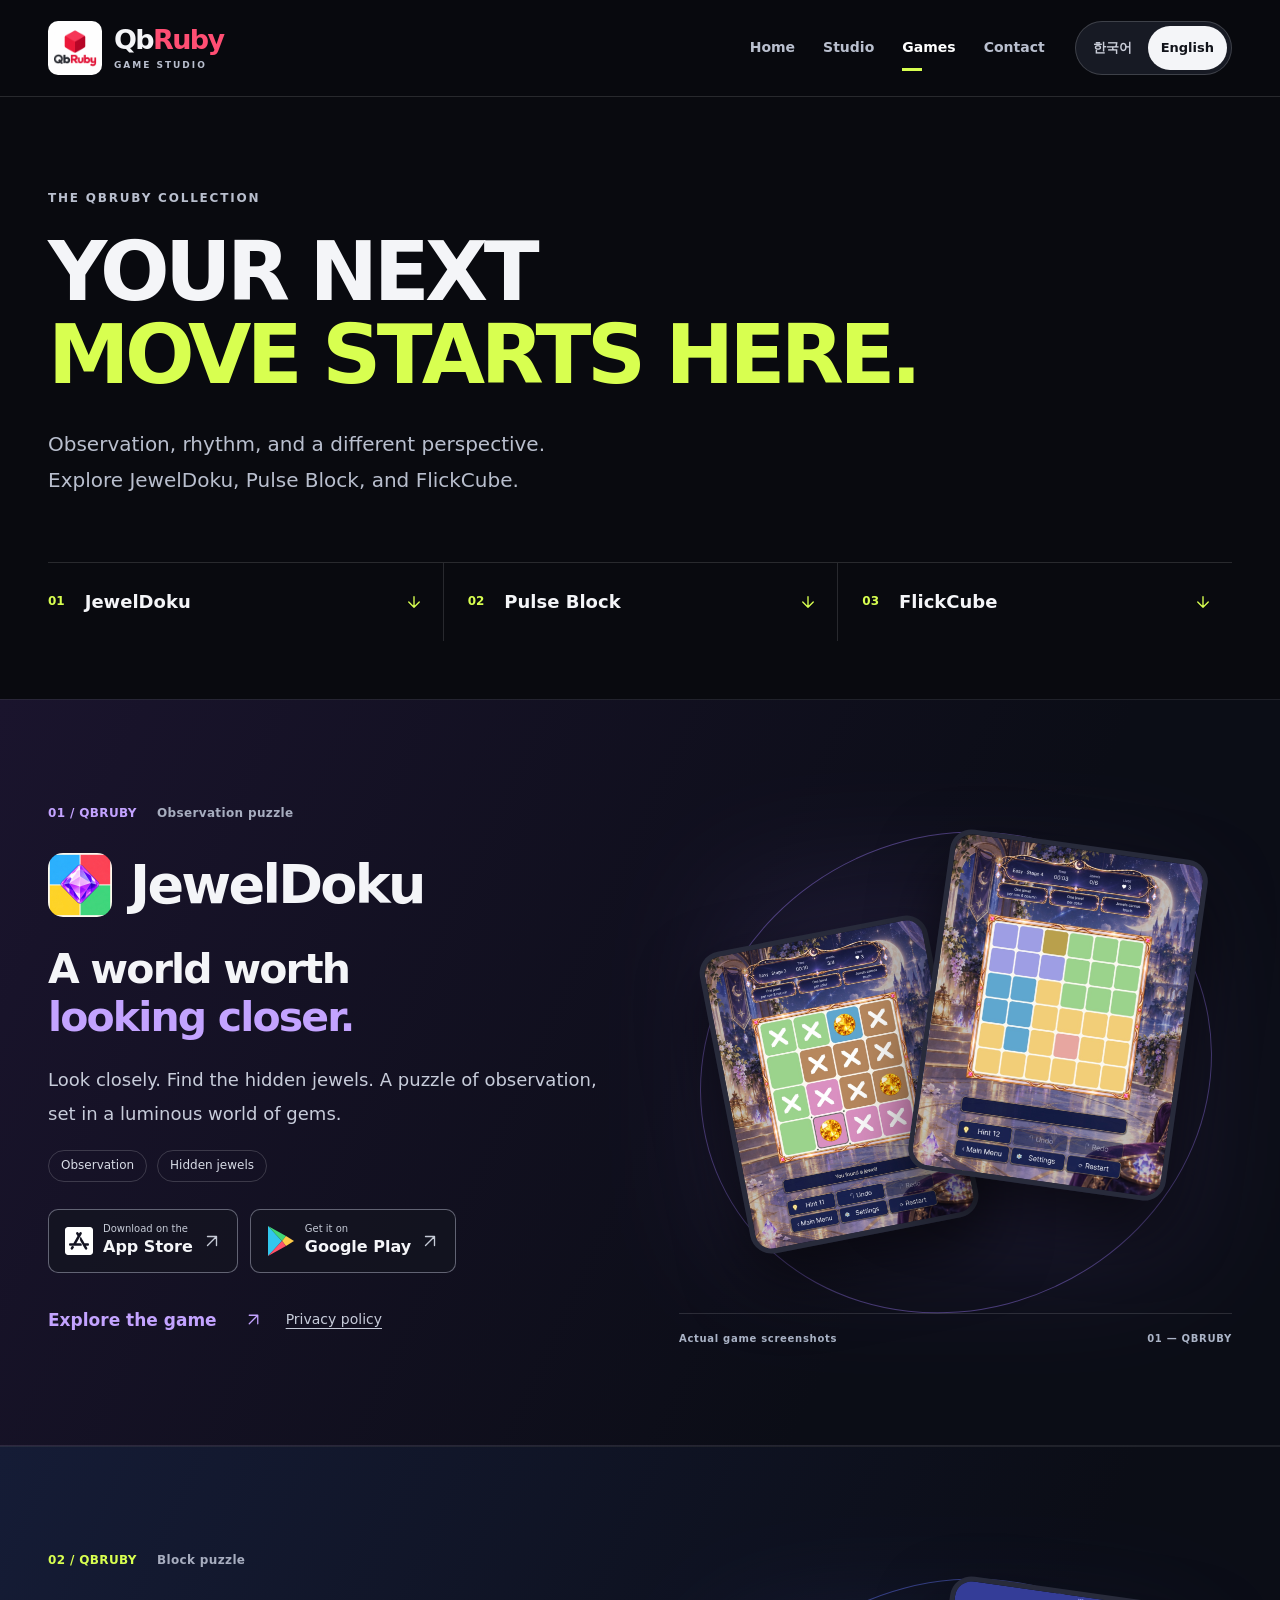
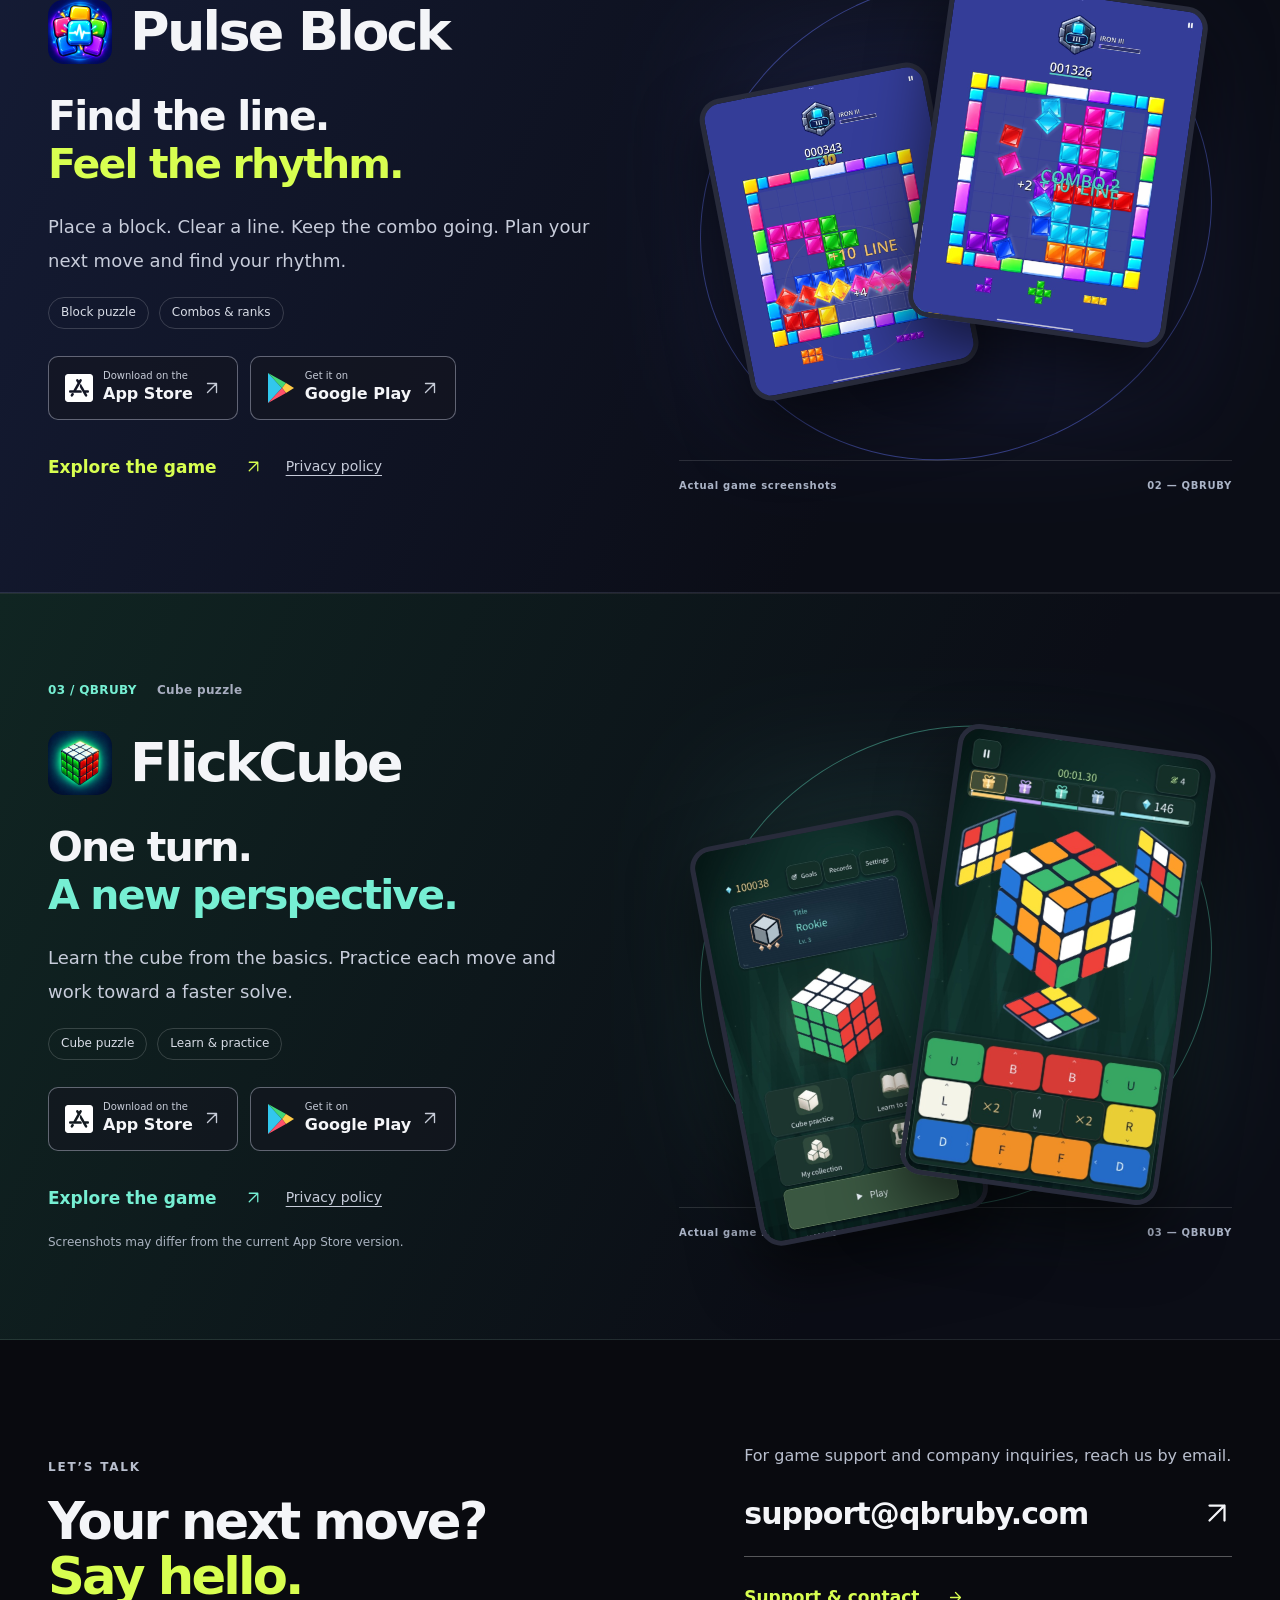
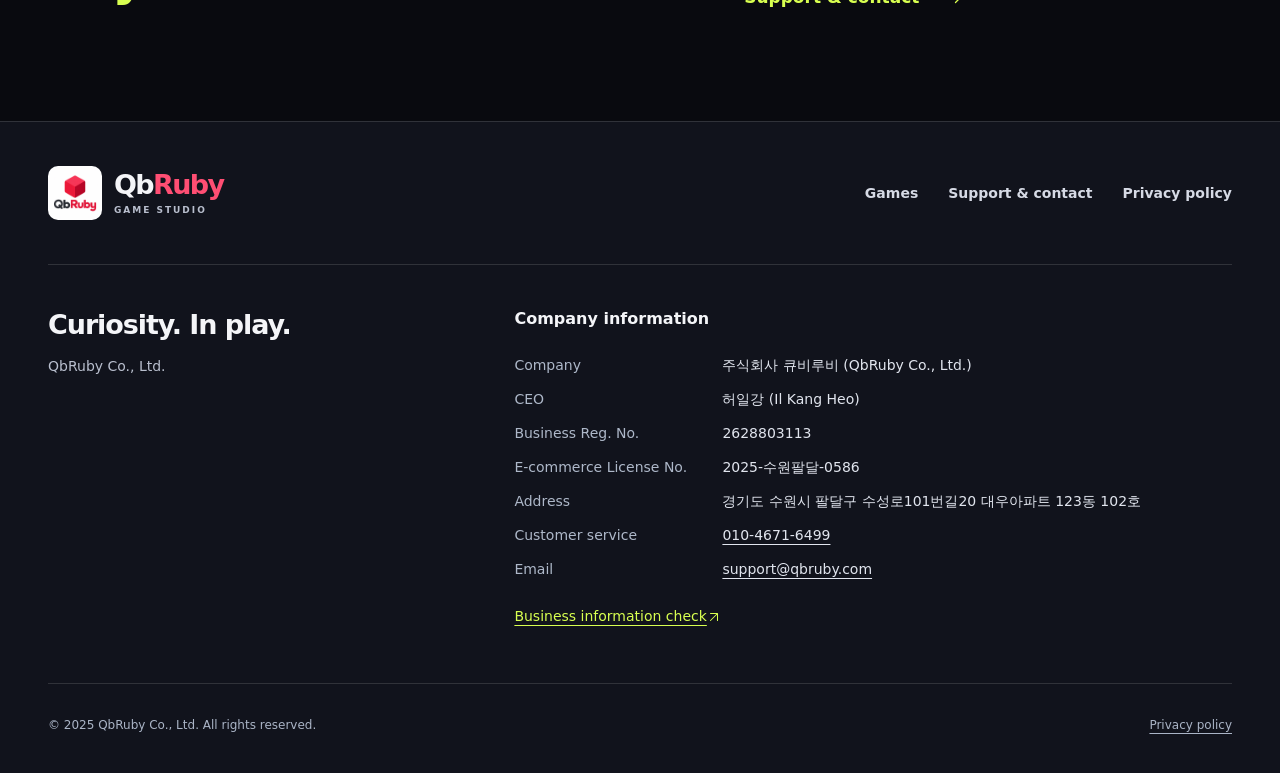
==== commit 28e76376: "FlickCube Google Play 출시 링크 추가 홈페이지, 게임 목록, FlickCube 상세 페이지에 기존 Google Play 아이콘과 한국어·영어 버튼 문구를 적용한다" ====
--- a/apps.html
+++ b/apps.html
@@ -2,7 +2,7 @@
 <header class="site-header"><div class="header-inner shell"><a class="brand" href="index.html#home" aria-label="QbRuby"><img src="images/web/qbruby-splash.jpeg" width="58" height="58" alt="QbRuby"><span>Qb<span class="ruby">Ruby</span><small>GAME STUDIO</small></span></a>
 <nav class="main-nav" aria-label="Main navigation" data-aria-en="Main navigation" data-aria-ko="주 메뉴"><a data-en="Home" data-ko="홈" href="index.html#home">Home</a><a data-en="Studio" data-ko="스튜디오" href="index.html#about">Studio</a><a data-en="Games" data-ko="게임" href="apps.html" aria-current="page">Games</a><a data-en="Contact" data-ko="문의" href="contact.html">Contact</a></nav>
 <div class="langs" role="group" aria-label="한국어 / English"><button id="ko" type="button" lang="ko" aria-pressed="false">한국어</button><button id="en" type="button" lang="en" aria-pressed="true">English</button></div>
-</div></header><main id="main"><section class="page-hero shell" id="games"><p data-en="THE QBRUBY COLLECTION" data-ko="QbRuby 게임 컬렉션" class="eyebrow">THE QBRUBY COLLECTION</p><h1 data-en="YOUR NEXT&lt;br&gt;&lt;em&gt;MOVE STARTS HERE.&lt;/em&gt;" data-ko="마음이 가는&lt;br&gt;&lt;em&gt;게임을 골라보세요.&lt;/em&gt;" >YOUR NEXT<br><em>MOVE STARTS HERE.</em></h1><p data-en="Observation, rhythm, and a different perspective.&lt;br&gt;Explore JewelDoku, Pulse Block, and FlickCube." data-ko="관찰하는 즐거움, 플레이의 리듬, 새로운 시점.&lt;br&gt;JewelDoku, Pulse Block, FlickCube를 만나보세요." class="page-lead">Observation, rhythm, and a different perspective.<br>Explore JewelDoku, Pulse Block, and FlickCube.</p><nav class="collection-nav" aria-label="Game collection" data-aria-en="Game collection" data-aria-ko="게임 컬렉션"><a href="#jeweldoku"><span>01</span>JewelDoku<span aria-hidden="true"><svg class="ui-arrow" width="24" height="24" viewBox="0 0 24 24" aria-hidden="true" focusable="false"><path d="M12 5v14m-7-7 7 7 7-7"/></svg></span></a><a href="#pulse-block"><span>02</span>Pulse Block<span aria-hidden="true"><svg class="ui-arrow" width="24" height="24" viewBox="0 0 24 24" aria-hidden="true" focusable="false"><path d="M12 5v14m-7-7 7 7 7-7"/></svg></span></a><a href="#flickcube"><span>03</span>FlickCube<span aria-hidden="true"><svg class="ui-arrow" width="24" height="24" viewBox="0 0 24 24" aria-hidden="true" focusable="false"><path d="M12 5v14m-7-7 7 7 7-7"/></svg></span></a></nav></section><article class="game-chapter jewel" id="jeweldoku"><div class="chapter-inner shell"><div class="chapter-copy"><div class="chapter-kicker"><span>01 / QBRUBY</span><span data-en="Observation puzzle" data-ko="관찰 퍼즐" >Observation puzzle</span></div><div class="game-name"><img src="images/web/jeweldoku_icon_ios1024.jpeg" width="64" height="64" alt="" loading="lazy"><h3>JewelDoku</h3></div><h4 data-en="A world worth&lt;br&gt;&lt;em&gt;looking closer.&lt;/em&gt;" data-ko="자세히 볼수록&lt;br&gt;&lt;em&gt;빛나는 세계.&lt;/em&gt;" class="chapter-line">A world worth<br><em>looking closer.</em></h4><p data-en="Look closely. Find the hidden jewels. A puzzle of observation, set in a luminous world of gems." data-ko="자세히 살펴보고 숨겨진 보석을 찾아보세요. 반짝이는 보석의 세계에서 관찰력을 발휘하는 퍼즐입니다." class="game-description">Look closely. Find the hidden jewels. A puzzle of observation, set in a luminous world of gems.</p><div class="tags"><span data-en="Observation" data-ko="관찰" >Observation</span><span data-en="Hidden jewels" data-ko="숨은 보석" >Hidden jewels</span></div><div class="stores"><a class="store-link" href="https://apps.apple.com/kr/app/jeweldoku-puzzle/id6812622909" target="_blank" rel="noopener noreferrer" aria-label="JewelDoku — App Store" data-aria-en="JewelDoku — App Store, opens in a new tab" data-aria-ko="JewelDoku — App Store, 새 탭에서 열림"><img src="assets/app-store.svg" width="28" height="32" alt=""><span><small data-en="Download on the" data-ko="다운로드" >Download on the</small><b>App Store</b></span><span aria-hidden="true"><svg class="ui-arrow" width="24" height="24" viewBox="0 0 24 24" aria-hidden="true" focusable="false"><path d="M6 18 18 6M6 6h12v12"/></svg></span></a><a class="store-link" href="https://play.google.com/store/apps/details?id=com.qbruby.jeweldoku" target="_blank" rel="noopener noreferrer" aria-label="JewelDoku — Google Play" data-aria-en="JewelDoku — Google Play, opens in a new tab" data-aria-ko="JewelDoku — Google Play, 새 탭에서 열림"><img src="assets/google-play.svg" width="26" height="30" alt=""><span><small data-en="Get it on" data-ko="다운로드" >Get it on</small><b>Google Play</b></span><span aria-hidden="true"><svg class="ui-arrow" width="24" height="24" viewBox="0 0 24 24" aria-hidden="true" focusable="false"><path d="M6 18 18 6M6 6h12v12"/></svg></span></a></div><div class="chapter-links"><a data-en="Explore the game &lt;span aria-hidden=&quot;true&quot;&gt;&lt;svg class=&quot;ui-arrow&quot; width=&quot;24&quot; height=&quot;24&quot; viewBox=&quot;0 0 24 24&quot; aria-hidden=&quot;true&quot; focusable=&quot;false&quot;&gt;&lt;path d=&quot;M6 18 18 6M6 6h12v12&quot;/&gt;&lt;/svg&gt;&lt;/span&gt;" data-ko="게임 자세히 보기 &lt;span aria-hidden=&quot;true&quot;&gt;&lt;svg class=&quot;ui-arrow&quot; width=&quot;24&quot; height=&quot;24&quot; viewBox=&quot;0 0 24 24&quot; aria-hidden=&quot;true&quot; focusable=&quot;false&quot;&gt;&lt;path d=&quot;M6 18 18 6M6 6h12v12&quot;/&gt;&lt;/svg&gt;&lt;/span&gt;" class="text-link" href="jeweldoku.html">Explore the game <span aria-hidden="true"><svg class="ui-arrow" width="24" height="24" viewBox="0 0 24 24" aria-hidden="true" focusable="false"><path d="M6 18 18 6M6 6h12v12"/></svg></span></a><a data-en="Privacy policy" data-ko="개인정보처리방침" class="policy-link" href="privacy/jeweldoku.html" data-policy="privacy/jeweldoku.html">Privacy policy</a></div></div><div class="chapter-art"><span class="art-orbit" aria-hidden="true"></span><a class="shot-link chapter-shot secondary" href="images/originals/JewelDoku3.jpeg" data-gallery="jeweldoku" data-index="2" aria-label="JewelDoku — Jewels found" data-aria-en="JewelDoku — Jewels found, expand screenshot" data-aria-ko="JewelDoku — 보석 발견, 스크린샷 크게 보기"><img src="images/web/JewelDoku3.jpeg" width="824" height="1100" alt="JewelDoku — Jewels found" data-alt-en="JewelDoku — Jewels found" data-alt-ko="JewelDoku — 보석 발견" loading="lazy" decoding="async"></a><a class="shot-link chapter-shot primary" href="images/originals/JewelDoku4.jpeg" data-gallery="jeweldoku" data-index="3" aria-label="JewelDoku — Puzzle regions" data-aria-en="JewelDoku — Puzzle regions, expand screenshot" data-aria-ko="JewelDoku — 퍼즐 영역, 스크린샷 크게 보기"><img src="images/web/JewelDoku4.jpeg" width="824" height="1100" alt="JewelDoku — Puzzle regions" data-alt-en="JewelDoku — Puzzle regions" data-alt-ko="JewelDoku — 퍼즐 영역" loading="lazy" decoding="async"></a><div class="art-caption"><span data-en="Actual game screenshots" data-ko="실제 게임 스크린샷" >Actual game screenshots</span><span>01 — QBRUBY</span></div></div></div></article><article class="game-chapter pulse" id="pulse-block"><div class="chapter-inner shell"><div class="chapter-copy"><div class="chapter-kicker"><span>02 / QBRUBY</span><span data-en="Block puzzle" data-ko="블록 퍼즐" >Block puzzle</span></div><div class="game-name"><img src="images/web/pulse_block_app_icon_1024x1024.jpeg" width="64" height="64" alt="" loading="lazy"><h3>Pulse Block</h3></div><h4 data-en="Find the line.&lt;br&gt;&lt;em&gt;Feel the rhythm.&lt;/em&gt;" data-ko="라인을 완성하고,&lt;br&gt;&lt;em&gt;리듬을 찾으세요.&lt;/em&gt;" class="chapter-line">Find the line.<br><em>Feel the rhythm.</em></h4><p data-en="Place a block. Clear a line. Keep the combo going. Plan your next move and find your rhythm." data-ko="블록을 놓고, 라인을 지우고, 콤보를 이어가세요. 다음 수를 계획하며 나만의 플레이 리듬을 찾아보세요." class="game-description">Place a block. Clear a line. Keep the combo going. Plan your next move and find your rhythm.</p><div class="tags"><span data-en="Block puzzle" data-ko="블록 퍼즐" >Block puzzle</span><span data-en="Combos &amp; ranks" data-ko="콤보와 랭크" >Combos & ranks</span></div><div class="stores"><a class="store-link" href="https://apps.apple.com/kr/app/pulse-block/id6808036622" target="_blank" rel="noopener noreferrer" aria-label="Pulse Block — App Store" data-aria-en="Pulse Block — App Store, opens in a new tab" data-aria-ko="Pulse Block — App Store, 새 탭에서 열림"><img src="assets/app-store.svg" width="28" height="32" alt=""><span><small data-en="Download on the" data-ko="다운로드" >Download on the</small><b>App Store</b></span><span aria-hidden="true"><svg class="ui-arrow" width="24" height="24" viewBox="0 0 24 24" aria-hidden="true" focusable="false"><path d="M6 18 18 6M6 6h12v12"/></svg></span></a><a class="store-link" href="https://play.google.com/store/apps/details?id=com.hik.blockbomb" target="_blank" rel="noopener noreferrer" aria-label="Pulse Block — Google Play" data-aria-en="Pulse Block — Google Play, opens in a new tab" data-aria-ko="Pulse Block — Google Play, 새 탭에서 열림"><img src="assets/google-play.svg" width="26" height="30" alt=""><span><small data-en="Get it on" data-ko="다운로드" >Get it on</small><b>Google Play</b></span><span aria-hidden="true"><svg class="ui-arrow" width="24" height="24" viewBox="0 0 24 24" aria-hidden="true" focusable="false"><path d="M6 18 18 6M6 6h12v12"/></svg></span></a></div><div class="chapter-links"><a data-en="Explore the game &lt;span aria-hidden=&quot;true&quot;&gt;&lt;svg class=&quot;ui-arrow&quot; width=&quot;24&quot; height=&quot;24&quot; viewBox=&quot;0 0 24 24&quot; aria-hidden=&quot;true&quot; focusable=&quot;false&quot;&gt;&lt;path d=&quot;M6 18 18 6M6 6h12v12&quot;/&gt;&lt;/svg&gt;&lt;/span&gt;" data-ko="게임 자세히 보기 &lt;span aria-hidden=&quot;true&quot;&gt;&lt;svg class=&quot;ui-arrow&quot; width=&quot;24&quot; height=&quot;24&quot; viewBox=&quot;0 0 24 24&quot; aria-hidden=&quot;true&quot; focusable=&quot;false&quot;&gt;&lt;path d=&quot;M6 18 18 6M6 6h12v12&quot;/&gt;&lt;/svg&gt;&lt;/span&gt;" class="text-link" href="pulse-block.html">Explore the game <span aria-hidden="true"><svg class="ui-arrow" width="24" height="24" viewBox="0 0 24 24" aria-hidden="true" focusable="false"><path d="M6 18 18 6M6 6h12v12"/></svg></span></a><a data-en="Privacy policy" data-ko="개인정보처리방침" class="policy-link" href="privacy.html" data-policy="privacy.html">Privacy policy</a></div></div><div class="chapter-art"><span class="art-orbit" aria-hidden="true"></span><a class="shot-link chapter-shot secondary" href="images/originals/PulseBlock3.jpeg" data-gallery="pulse-block" data-index="2" aria-label="Pulse Block — Line clear" data-aria-en="Pulse Block — Line clear, expand screenshot" data-aria-ko="Pulse Block — 라인 클리어, 스크린샷 크게 보기"><img src="images/web/PulseBlock3.jpeg" width="824" height="1100" alt="Pulse Block — Line clear" data-alt-en="Pulse Block — Line clear" data-alt-ko="Pulse Block — 라인 클리어" loading="lazy" decoding="async"></a><a class="shot-link chapter-shot primary" href="images/originals/PulseBlock4.jpeg" data-gallery="pulse-block" data-index="3" aria-label="Pulse Block — Combo" data-aria-en="Pulse Block — Combo, expand screenshot" data-aria-ko="Pulse Block — 콤보, 스크린샷 크게 보기"><img src="images/web/PulseBlock4.jpeg" width="824" height="1100" alt="Pulse Block — Combo" data-alt-en="Pulse Block — Combo" data-alt-ko="Pulse Block — 콤보" loading="lazy" decoding="async"></a><div class="art-caption"><span data-en="Actual game screenshots" data-ko="실제 게임 스크린샷" >Actual game screenshots</span><span>02 — QBRUBY</span></div></div></div></article><article class="game-chapter flick" id="flickcube"><span id="cube-project" class="anchor-marker"></span><div class="chapter-inner shell"><div class="chapter-copy"><div class="chapter-kicker"><span>03 / QBRUBY</span><span data-en="Cube puzzle" data-ko="큐브 퍼즐" >Cube puzzle</span></div><div class="game-name"><img src="images/web/flickcube.jpeg" width="64" height="64" alt="" loading="lazy"><h3>FlickCube</h3></div><h4 data-en="One turn.&lt;br&gt;&lt;em&gt;A new perspective.&lt;/em&gt;" data-ko="한 번의 움직임,&lt;br&gt;&lt;em&gt;새로운 시점.&lt;/em&gt;" class="chapter-line">One turn.<br><em>A new perspective.</em></h4><p data-en="Learn the cube from the basics. Practice each move and work toward a faster solve." data-ko="큐브의 기초부터 차근차근 배워보세요. 움직임을 연습하며 더 빠른 완성에 도전하는 큐브 퍼즐입니다." class="game-description">Learn the cube from the basics. Practice each move and work toward a faster solve.</p><div class="tags"><span data-en="Cube puzzle" data-ko="큐브 퍼즐" >Cube puzzle</span><span data-en="Learn &amp; practice" data-ko="배우고 연습하기" >Learn & practice</span></div><div class="stores"><a class="store-link" href="https://apps.apple.com/kr/app/flickcube-by-qbruby/id6756644246" target="_blank" rel="noopener noreferrer" aria-label="FlickCube — App Store" data-aria-en="FlickCube — App Store, opens in a new tab" data-aria-ko="FlickCube — App Store, 새 탭에서 열림"><img src="assets/app-store.svg" width="28" height="32" alt=""><span><small data-en="Download on the" data-ko="다운로드" >Download on the</small><b>App Store</b></span><span aria-hidden="true"><svg class="ui-arrow" width="24" height="24" viewBox="0 0 24 24" aria-hidden="true" focusable="false"><path d="M6 18 18 6M6 6h12v12"/></svg></span></a></div><div class="chapter-links"><a data-en="Explore the game &lt;span aria-hidden=&quot;true&quot;&gt;&lt;svg class=&quot;ui-arrow&quot; width=&quot;24&quot; height=&quot;24&quot; viewBox=&quot;0 0 24 24&quot; aria-hidden=&quot;true&quot; focusable=&quot;false&quot;&gt;&lt;path d=&quot;M6 18 18 6M6 6h12v12&quot;/&gt;&lt;/svg&gt;&lt;/span&gt;" data-ko="게임 자세히 보기 &lt;span aria-hidden=&quot;true&quot;&gt;&lt;svg class=&quot;ui-arrow&quot; width=&quot;24&quot; height=&quot;24&quot; viewBox=&quot;0 0 24 24&quot; aria-hidden=&quot;true&quot; focusable=&quot;false&quot;&gt;&lt;path d=&quot;M6 18 18 6M6 6h12v12&quot;/&gt;&lt;/svg&gt;&lt;/span&gt;" class="text-link" href="flickcube.html">Explore the game <span aria-hidden="true"><svg class="ui-arrow" width="24" height="24" viewBox="0 0 24 24" aria-hidden="true" focusable="false"><path d="M6 18 18 6M6 6h12v12"/></svg></span></a><a data-en="Privacy policy" data-ko="개인정보처리방침" class="policy-link" href="privacy/flickcube.html" data-policy="privacy/flickcube.html">Privacy policy</a></div><p data-en="Screenshots may differ from the current App Store version." data-ko="스크린샷과 현재 App Store 버전의 화면은 다를 수 있습니다." class="version-note">Screenshots may differ from the current App Store version.</p></div><div class="chapter-art"><span class="art-orbit" aria-hidden="true"></span><a class="shot-link chapter-shot secondary" href="images/originals/cube_01-main-menu.jpeg" data-gallery="flickcube" data-index="0" aria-label="FlickCube — Main menu" data-aria-en="FlickCube — Main menu, expand screenshot" data-aria-ko="FlickCube — 메인 메뉴, 스크린샷 크게 보기"><img src="images/web/cube_01-main-menu.jpeg" width="618" height="1100" alt="FlickCube — Main menu" data-alt-en="FlickCube — Main menu" data-alt-ko="FlickCube — 메인 메뉴" loading="lazy" decoding="async"></a><a class="shot-link chapter-shot primary" href="images/originals/cube_02-cube-play.jpeg" data-gallery="flickcube" data-index="1" aria-label="FlickCube — Cube play" data-aria-en="FlickCube — Cube play, expand screenshot" data-aria-ko="FlickCube — 큐브 플레이, 스크린샷 크게 보기"><img src="images/web/cube_02-cube-play.jpeg" width="618" height="1100" alt="FlickCube — Cube play" data-alt-en="FlickCube — Cube play" data-alt-ko="FlickCube — 큐브 플레이" loading="lazy" decoding="async"></a><div class="art-caption"><span data-en="Actual game screenshots" data-ko="실제 게임 스크린샷" >Actual game screenshots</span><span>03 — QBRUBY</span></div></div></div></article><section class="contact-band shell" id="contact"><div><p data-en="LET’S TALK" data-ko="큐비루비에 문의하기" class="eyebrow">LET’S TALK</p><h2 data-en="Your next move?&lt;br&gt;&lt;em&gt;Say hello.&lt;/em&gt;" data-ko="궁금한 점이 있다면,&lt;br&gt;&lt;em&gt;이야기해 주세요.&lt;/em&gt;" >Your next move?<br><em>Say hello.</em></h2></div><div><p data-en="For game support and company inquiries, reach us by email." data-ko="게임 이용 문의와 회사 관련 문의는 이메일로 보내 주세요." >For game support and company inquiries, reach us by email.</p><a class="contact-email" href="mailto:support@qbruby.com">support@qbruby.com <span aria-hidden="true"><svg class="ui-arrow" width="24" height="24" viewBox="0 0 24 24" aria-hidden="true" focusable="false"><path d="M6 18 18 6M6 6h12v12"/></svg></span></a><a data-en="Support &amp; contact &lt;svg class=&quot;ui-arrow&quot; width=&quot;24&quot; height=&quot;24&quot; viewBox=&quot;0 0 24 24&quot; aria-hidden=&quot;true&quot; focusable=&quot;false&quot;&gt;&lt;path d=&quot;M5 12h14m-7-7 7 7-7 7&quot;/&gt;&lt;/svg&gt;" data-ko="고객지원 · 문의 &lt;svg class=&quot;ui-arrow&quot; width=&quot;24&quot; height=&quot;24&quot; viewBox=&quot;0 0 24 24&quot; aria-hidden=&quot;true&quot; focusable=&quot;false&quot;&gt;&lt;path d=&quot;M5 12h14m-7-7 7 7-7 7&quot;/&gt;&lt;/svg&gt;" href="contact.html" class="text-link">Support & contact <svg class="ui-arrow" width="24" height="24" viewBox="0 0 24 24" aria-hidden="true" focusable="false"><path d="M5 12h14m-7-7 7 7-7 7"/></svg></a></div></section></main><footer class="site-footer"><div class="shell">
+</div></header><main id="main"><section class="page-hero shell" id="games"><p data-en="THE QBRUBY COLLECTION" data-ko="QbRuby 게임 컬렉션" class="eyebrow">THE QBRUBY COLLECTION</p><h1 data-en="YOUR NEXT&lt;br&gt;&lt;em&gt;MOVE STARTS HERE.&lt;/em&gt;" data-ko="마음이 가는&lt;br&gt;&lt;em&gt;게임을 골라보세요.&lt;/em&gt;" >YOUR NEXT<br><em>MOVE STARTS HERE.</em></h1><p data-en="Observation, rhythm, and a different perspective.&lt;br&gt;Explore JewelDoku, Pulse Block, and FlickCube." data-ko="관찰하는 즐거움, 플레이의 리듬, 새로운 시점.&lt;br&gt;JewelDoku, Pulse Block, FlickCube를 만나보세요." class="page-lead">Observation, rhythm, and a different perspective.<br>Explore JewelDoku, Pulse Block, and FlickCube.</p><nav class="collection-nav" aria-label="Game collection" data-aria-en="Game collection" data-aria-ko="게임 컬렉션"><a href="#jeweldoku"><span>01</span>JewelDoku<span aria-hidden="true"><svg class="ui-arrow" width="24" height="24" viewBox="0 0 24 24" aria-hidden="true" focusable="false"><path d="M12 5v14m-7-7 7 7 7-7"/></svg></span></a><a href="#pulse-block"><span>02</span>Pulse Block<span aria-hidden="true"><svg class="ui-arrow" width="24" height="24" viewBox="0 0 24 24" aria-hidden="true" focusable="false"><path d="M12 5v14m-7-7 7 7 7-7"/></svg></span></a><a href="#flickcube"><span>03</span>FlickCube<span aria-hidden="true"><svg class="ui-arrow" width="24" height="24" viewBox="0 0 24 24" aria-hidden="true" focusable="false"><path d="M12 5v14m-7-7 7 7 7-7"/></svg></span></a></nav></section><article class="game-chapter jewel" id="jeweldoku"><div class="chapter-inner shell"><div class="chapter-copy"><div class="chapter-kicker"><span>01 / QBRUBY</span><span data-en="Observation puzzle" data-ko="관찰 퍼즐" >Observation puzzle</span></div><div class="game-name"><img src="images/web/jeweldoku_icon_ios1024.jpeg" width="64" height="64" alt="" loading="lazy"><h3>JewelDoku</h3></div><h4 data-en="A world worth&lt;br&gt;&lt;em&gt;looking closer.&lt;/em&gt;" data-ko="자세히 볼수록&lt;br&gt;&lt;em&gt;빛나는 세계.&lt;/em&gt;" class="chapter-line">A world worth<br><em>looking closer.</em></h4><p data-en="Look closely. Find the hidden jewels. A puzzle of observation, set in a luminous world of gems." data-ko="자세히 살펴보고 숨겨진 보석을 찾아보세요. 반짝이는 보석의 세계에서 관찰력을 발휘하는 퍼즐입니다." class="game-description">Look closely. Find the hidden jewels. A puzzle of observation, set in a luminous world of gems.</p><div class="tags"><span data-en="Observation" data-ko="관찰" >Observation</span><span data-en="Hidden jewels" data-ko="숨은 보석" >Hidden jewels</span></div><div class="stores"><a class="store-link" href="https://apps.apple.com/kr/app/jeweldoku-puzzle/id6812622909" target="_blank" rel="noopener noreferrer" aria-label="JewelDoku — App Store" data-aria-en="JewelDoku — App Store, opens in a new tab" data-aria-ko="JewelDoku — App Store, 새 탭에서 열림"><img src="assets/app-store.svg" width="28" height="32" alt=""><span><small data-en="Download on the" data-ko="다운로드" >Download on the</small><b>App Store</b></span><span aria-hidden="true"><svg class="ui-arrow" width="24" height="24" viewBox="0 0 24 24" aria-hidden="true" focusable="false"><path d="M6 18 18 6M6 6h12v12"/></svg></span></a><a class="store-link" href="https://play.google.com/store/apps/details?id=com.qbruby.jeweldoku" target="_blank" rel="noopener noreferrer" aria-label="JewelDoku — Google Play" data-aria-en="JewelDoku — Google Play, opens in a new tab" data-aria-ko="JewelDoku — Google Play, 새 탭에서 열림"><img src="assets/google-play.svg" width="26" height="30" alt=""><span><small data-en="Get it on" data-ko="다운로드" >Get it on</small><b>Google Play</b></span><span aria-hidden="true"><svg class="ui-arrow" width="24" height="24" viewBox="0 0 24 24" aria-hidden="true" focusable="false"><path d="M6 18 18 6M6 6h12v12"/></svg></span></a></div><div class="chapter-links"><a data-en="Explore the game &lt;span aria-hidden=&quot;true&quot;&gt;&lt;svg class=&quot;ui-arrow&quot; width=&quot;24&quot; height=&quot;24&quot; viewBox=&quot;0 0 24 24&quot; aria-hidden=&quot;true&quot; focusable=&quot;false&quot;&gt;&lt;path d=&quot;M6 18 18 6M6 6h12v12&quot;/&gt;&lt;/svg&gt;&lt;/span&gt;" data-ko="게임 자세히 보기 &lt;span aria-hidden=&quot;true&quot;&gt;&lt;svg class=&quot;ui-arrow&quot; width=&quot;24&quot; height=&quot;24&quot; viewBox=&quot;0 0 24 24&quot; aria-hidden=&quot;true&quot; focusable=&quot;false&quot;&gt;&lt;path d=&quot;M6 18 18 6M6 6h12v12&quot;/&gt;&lt;/svg&gt;&lt;/span&gt;" class="text-link" href="jeweldoku.html">Explore the game <span aria-hidden="true"><svg class="ui-arrow" width="24" height="24" viewBox="0 0 24 24" aria-hidden="true" focusable="false"><path d="M6 18 18 6M6 6h12v12"/></svg></span></a><a data-en="Privacy policy" data-ko="개인정보처리방침" class="policy-link" href="privacy/jeweldoku.html" data-policy="privacy/jeweldoku.html">Privacy policy</a></div></div><div class="chapter-art"><span class="art-orbit" aria-hidden="true"></span><a class="shot-link chapter-shot secondary" href="images/originals/JewelDoku3.jpeg" data-gallery="jeweldoku" data-index="2" aria-label="JewelDoku — Jewels found" data-aria-en="JewelDoku — Jewels found, expand screenshot" data-aria-ko="JewelDoku — 보석 발견, 스크린샷 크게 보기"><img src="images/web/JewelDoku3.jpeg" width="824" height="1100" alt="JewelDoku — Jewels found" data-alt-en="JewelDoku — Jewels found" data-alt-ko="JewelDoku — 보석 발견" loading="lazy" decoding="async"></a><a class="shot-link chapter-shot primary" href="images/originals/JewelDoku4.jpeg" data-gallery="jeweldoku" data-index="3" aria-label="JewelDoku — Puzzle regions" data-aria-en="JewelDoku — Puzzle regions, expand screenshot" data-aria-ko="JewelDoku — 퍼즐 영역, 스크린샷 크게 보기"><img src="images/web/JewelDoku4.jpeg" width="824" height="1100" alt="JewelDoku — Puzzle regions" data-alt-en="JewelDoku — Puzzle regions" data-alt-ko="JewelDoku — 퍼즐 영역" loading="lazy" decoding="async"></a><div class="art-caption"><span data-en="Actual game screenshots" data-ko="실제 게임 스크린샷" >Actual game screenshots</span><span>01 — QBRUBY</span></div></div></div></article><article class="game-chapter pulse" id="pulse-block"><div class="chapter-inner shell"><div class="chapter-copy"><div class="chapter-kicker"><span>02 / QBRUBY</span><span data-en="Block puzzle" data-ko="블록 퍼즐" >Block puzzle</span></div><div class="game-name"><img src="images/web/pulse_block_app_icon_1024x1024.jpeg" width="64" height="64" alt="" loading="lazy"><h3>Pulse Block</h3></div><h4 data-en="Find the line.&lt;br&gt;&lt;em&gt;Feel the rhythm.&lt;/em&gt;" data-ko="라인을 완성하고,&lt;br&gt;&lt;em&gt;리듬을 찾으세요.&lt;/em&gt;" class="chapter-line">Find the line.<br><em>Feel the rhythm.</em></h4><p data-en="Place a block. Clear a line. Keep the combo going. Plan your next move and find your rhythm." data-ko="블록을 놓고, 라인을 지우고, 콤보를 이어가세요. 다음 수를 계획하며 나만의 플레이 리듬을 찾아보세요." class="game-description">Place a block. Clear a line. Keep the combo going. Plan your next move and find your rhythm.</p><div class="tags"><span data-en="Block puzzle" data-ko="블록 퍼즐" >Block puzzle</span><span data-en="Combos &amp; ranks" data-ko="콤보와 랭크" >Combos & ranks</span></div><div class="stores"><a class="store-link" href="https://apps.apple.com/kr/app/pulse-block/id6808036622" target="_blank" rel="noopener noreferrer" aria-label="Pulse Block — App Store" data-aria-en="Pulse Block — App Store, opens in a new tab" data-aria-ko="Pulse Block — App Store, 새 탭에서 열림"><img src="assets/app-store.svg" width="28" height="32" alt=""><span><small data-en="Download on the" data-ko="다운로드" >Download on the</small><b>App Store</b></span><span aria-hidden="true"><svg class="ui-arrow" width="24" height="24" viewBox="0 0 24 24" aria-hidden="true" focusable="false"><path d="M6 18 18 6M6 6h12v12"/></svg></span></a><a class="store-link" href="https://play.google.com/store/apps/details?id=com.hik.blockbomb" target="_blank" rel="noopener noreferrer" aria-label="Pulse Block — Google Play" data-aria-en="Pulse Block — Google Play, opens in a new tab" data-aria-ko="Pulse Block — Google Play, 새 탭에서 열림"><img src="assets/google-play.svg" width="26" height="30" alt=""><span><small data-en="Get it on" data-ko="다운로드" >Get it on</small><b>Google Play</b></span><span aria-hidden="true"><svg class="ui-arrow" width="24" height="24" viewBox="0 0 24 24" aria-hidden="true" focusable="false"><path d="M6 18 18 6M6 6h12v12"/></svg></span></a></div><div class="chapter-links"><a data-en="Explore the game &lt;span aria-hidden=&quot;true&quot;&gt;&lt;svg class=&quot;ui-arrow&quot; width=&quot;24&quot; height=&quot;24&quot; viewBox=&quot;0 0 24 24&quot; aria-hidden=&quot;true&quot; focusable=&quot;false&quot;&gt;&lt;path d=&quot;M6 18 18 6M6 6h12v12&quot;/&gt;&lt;/svg&gt;&lt;/span&gt;" data-ko="게임 자세히 보기 &lt;span aria-hidden=&quot;true&quot;&gt;&lt;svg class=&quot;ui-arrow&quot; width=&quot;24&quot; height=&quot;24&quot; viewBox=&quot;0 0 24 24&quot; aria-hidden=&quot;true&quot; focusable=&quot;false&quot;&gt;&lt;path d=&quot;M6 18 18 6M6 6h12v12&quot;/&gt;&lt;/svg&gt;&lt;/span&gt;" class="text-link" href="pulse-block.html">Explore the game <span aria-hidden="true"><svg class="ui-arrow" width="24" height="24" viewBox="0 0 24 24" aria-hidden="true" focusable="false"><path d="M6 18 18 6M6 6h12v12"/></svg></span></a><a data-en="Privacy policy" data-ko="개인정보처리방침" class="policy-link" href="privacy.html" data-policy="privacy.html">Privacy policy</a></div></div><div class="chapter-art"><span class="art-orbit" aria-hidden="true"></span><a class="shot-link chapter-shot secondary" href="images/originals/PulseBlock3.jpeg" data-gallery="pulse-block" data-index="2" aria-label="Pulse Block — Line clear" data-aria-en="Pulse Block — Line clear, expand screenshot" data-aria-ko="Pulse Block — 라인 클리어, 스크린샷 크게 보기"><img src="images/web/PulseBlock3.jpeg" width="824" height="1100" alt="Pulse Block — Line clear" data-alt-en="Pulse Block — Line clear" data-alt-ko="Pulse Block — 라인 클리어" loading="lazy" decoding="async"></a><a class="shot-link chapter-shot primary" href="images/originals/PulseBlock4.jpeg" data-gallery="pulse-block" data-index="3" aria-label="Pulse Block — Combo" data-aria-en="Pulse Block — Combo, expand screenshot" data-aria-ko="Pulse Block — 콤보, 스크린샷 크게 보기"><img src="images/web/PulseBlock4.jpeg" width="824" height="1100" alt="Pulse Block — Combo" data-alt-en="Pulse Block — Combo" data-alt-ko="Pulse Block — 콤보" loading="lazy" decoding="async"></a><div class="art-caption"><span data-en="Actual game screenshots" data-ko="실제 게임 스크린샷" >Actual game screenshots</span><span>02 — QBRUBY</span></div></div></div></article><article class="game-chapter flick" id="flickcube"><span id="cube-project" class="anchor-marker"></span><div class="chapter-inner shell"><div class="chapter-copy"><div class="chapter-kicker"><span>03 / QBRUBY</span><span data-en="Cube puzzle" data-ko="큐브 퍼즐" >Cube puzzle</span></div><div class="game-name"><img src="images/web/flickcube.jpeg" width="64" height="64" alt="" loading="lazy"><h3>FlickCube</h3></div><h4 data-en="One turn.&lt;br&gt;&lt;em&gt;A new perspective.&lt;/em&gt;" data-ko="한 번의 움직임,&lt;br&gt;&lt;em&gt;새로운 시점.&lt;/em&gt;" class="chapter-line">One turn.<br><em>A new perspective.</em></h4><p data-en="Learn the cube from the basics. Practice each move and work toward a faster solve." data-ko="큐브의 기초부터 차근차근 배워보세요. 움직임을 연습하며 더 빠른 완성에 도전하는 큐브 퍼즐입니다." class="game-description">Learn the cube from the basics. Practice each move and work toward a faster solve.</p><div class="tags"><span data-en="Cube puzzle" data-ko="큐브 퍼즐" >Cube puzzle</span><span data-en="Learn &amp; practice" data-ko="배우고 연습하기" >Learn & practice</span></div><div class="stores"><a class="store-link" href="https://apps.apple.com/kr/app/flickcube-by-qbruby/id6756644246" target="_blank" rel="noopener noreferrer" aria-label="FlickCube — App Store" data-aria-en="FlickCube — App Store, opens in a new tab" data-aria-ko="FlickCube — App Store, 새 탭에서 열림"><img src="assets/app-store.svg" width="28" height="32" alt=""><span><small data-en="Download on the" data-ko="다운로드" >Download on the</small><b>App Store</b></span><span aria-hidden="true"><svg class="ui-arrow" width="24" height="24" viewBox="0 0 24 24" aria-hidden="true" focusable="false"><path d="M6 18 18 6M6 6h12v12"/></svg></span></a><a class="store-link" href="https://play.google.com/store/apps/details?id=com.qbruby.flickcube" target="_blank" rel="noopener noreferrer" aria-label="FlickCube — Google Play" data-aria-en="FlickCube — Google Play, opens in a new tab" data-aria-ko="FlickCube — Google Play, 새 탭에서 열림"><img src="assets/google-play.svg" width="26" height="30" alt=""><span><small data-en="Get it on" data-ko="다운로드" >Get it on</small><b>Google Play</b></span><span aria-hidden="true"><svg class="ui-arrow" width="24" height="24" viewBox="0 0 24 24" aria-hidden="true" focusable="false"><path d="M6 18 18 6M6 6h12v12"/></svg></span></a></div><div class="chapter-links"><a data-en="Explore the game &lt;span aria-hidden=&quot;true&quot;&gt;&lt;svg class=&quot;ui-arrow&quot; width=&quot;24&quot; height=&quot;24&quot; viewBox=&quot;0 0 24 24&quot; aria-hidden=&quot;true&quot; focusable=&quot;false&quot;&gt;&lt;path d=&quot;M6 18 18 6M6 6h12v12&quot;/&gt;&lt;/svg&gt;&lt;/span&gt;" data-ko="게임 자세히 보기 &lt;span aria-hidden=&quot;true&quot;&gt;&lt;svg class=&quot;ui-arrow&quot; width=&quot;24&quot; height=&quot;24&quot; viewBox=&quot;0 0 24 24&quot; aria-hidden=&quot;true&quot; focusable=&quot;false&quot;&gt;&lt;path d=&quot;M6 18 18 6M6 6h12v12&quot;/&gt;&lt;/svg&gt;&lt;/span&gt;" class="text-link" href="flickcube.html">Explore the game <span aria-hidden="true"><svg class="ui-arrow" width="24" height="24" viewBox="0 0 24 24" aria-hidden="true" focusable="false"><path d="M6 18 18 6M6 6h12v12"/></svg></span></a><a data-en="Privacy policy" data-ko="개인정보처리방침" class="policy-link" href="privacy/flickcube.html" data-policy="privacy/flickcube.html">Privacy policy</a></div><p data-en="Screenshots may differ from the current App Store version." data-ko="스크린샷과 현재 App Store 버전의 화면은 다를 수 있습니다." class="version-note">Screenshots may differ from the current App Store version.</p></div><div class="chapter-art"><span class="art-orbit" aria-hidden="true"></span><a class="shot-link chapter-shot secondary" href="images/originals/cube_01-main-menu.jpeg" data-gallery="flickcube" data-index="0" aria-label="FlickCube — Main menu" data-aria-en="FlickCube — Main menu, expand screenshot" data-aria-ko="FlickCube — 메인 메뉴, 스크린샷 크게 보기"><img src="images/web/cube_01-main-menu.jpeg" width="618" height="1100" alt="FlickCube — Main menu" data-alt-en="FlickCube — Main menu" data-alt-ko="FlickCube — 메인 메뉴" loading="lazy" decoding="async"></a><a class="shot-link chapter-shot primary" href="images/originals/cube_02-cube-play.jpeg" data-gallery="flickcube" data-index="1" aria-label="FlickCube — Cube play" data-aria-en="FlickCube — Cube play, expand screenshot" data-aria-ko="FlickCube — 큐브 플레이, 스크린샷 크게 보기"><img src="images/web/cube_02-cube-play.jpeg" width="618" height="1100" alt="FlickCube — Cube play" data-alt-en="FlickCube — Cube play" data-alt-ko="FlickCube — 큐브 플레이" loading="lazy" decoding="async"></a><div class="art-caption"><span data-en="Actual game screenshots" data-ko="실제 게임 스크린샷" >Actual game screenshots</span><span>03 — QBRUBY</span></div></div></div></article><section class="contact-band shell" id="contact"><div><p data-en="LET’S TALK" data-ko="큐비루비에 문의하기" class="eyebrow">LET’S TALK</p><h2 data-en="Your next move?&lt;br&gt;&lt;em&gt;Say hello.&lt;/em&gt;" data-ko="궁금한 점이 있다면,&lt;br&gt;&lt;em&gt;이야기해 주세요.&lt;/em&gt;" >Your next move?<br><em>Say hello.</em></h2></div><div><p data-en="For game support and company inquiries, reach us by email." data-ko="게임 이용 문의와 회사 관련 문의는 이메일로 보내 주세요." >For game support and company inquiries, reach us by email.</p><a class="contact-email" href="mailto:support@qbruby.com">support@qbruby.com <span aria-hidden="true"><svg class="ui-arrow" width="24" height="24" viewBox="0 0 24 24" aria-hidden="true" focusable="false"><path d="M6 18 18 6M6 6h12v12"/></svg></span></a><a data-en="Support &amp; contact &lt;svg class=&quot;ui-arrow&quot; width=&quot;24&quot; height=&quot;24&quot; viewBox=&quot;0 0 24 24&quot; aria-hidden=&quot;true&quot; focusable=&quot;false&quot;&gt;&lt;path d=&quot;M5 12h14m-7-7 7 7-7 7&quot;/&gt;&lt;/svg&gt;" data-ko="고객지원 · 문의 &lt;svg class=&quot;ui-arrow&quot; width=&quot;24&quot; height=&quot;24&quot; viewBox=&quot;0 0 24 24&quot; aria-hidden=&quot;true&quot; focusable=&quot;false&quot;&gt;&lt;path d=&quot;M5 12h14m-7-7 7 7-7 7&quot;/&gt;&lt;/svg&gt;" href="contact.html" class="text-link">Support & contact <svg class="ui-arrow" width="24" height="24" viewBox="0 0 24 24" aria-hidden="true" focusable="false"><path d="M5 12h14m-7-7 7 7-7 7"/></svg></a></div></section></main><footer class="site-footer"><div class="shell">
 <div class="footer-top"><a class="brand" href="index.html#home" aria-label="QbRuby"><img src="images/web/qbruby-splash.jpeg" width="58" height="58" alt="QbRuby"><span>Qb<span class="ruby">Ruby</span><small>GAME STUDIO</small></span></a><nav class="footer-nav" aria-label="Footer navigation" data-aria-en="Footer navigation" data-aria-ko="푸터 메뉴">
 <a data-en="Games" data-ko="게임" href="apps.html">Games</a><a data-en="Support &amp; contact" data-ko="고객지원 · 문의" href="contact.html">Support & contact</a><a data-en="Privacy policy" data-ko="개인정보처리방침" href="privacy.html" data-policy="privacy.html">Privacy policy</a>
 </nav></div><div class="footer-info"><div class="footer-note"><p data-en="Curiosity. In play." data-ko="호기심을 플레이로." class="footer-motto">Curiosity. In play.</p><p data-en="QbRuby Co., Ltd." data-ko="주식회사 큐비루비" class="muted">QbRuby Co., Ltd.</p></div>
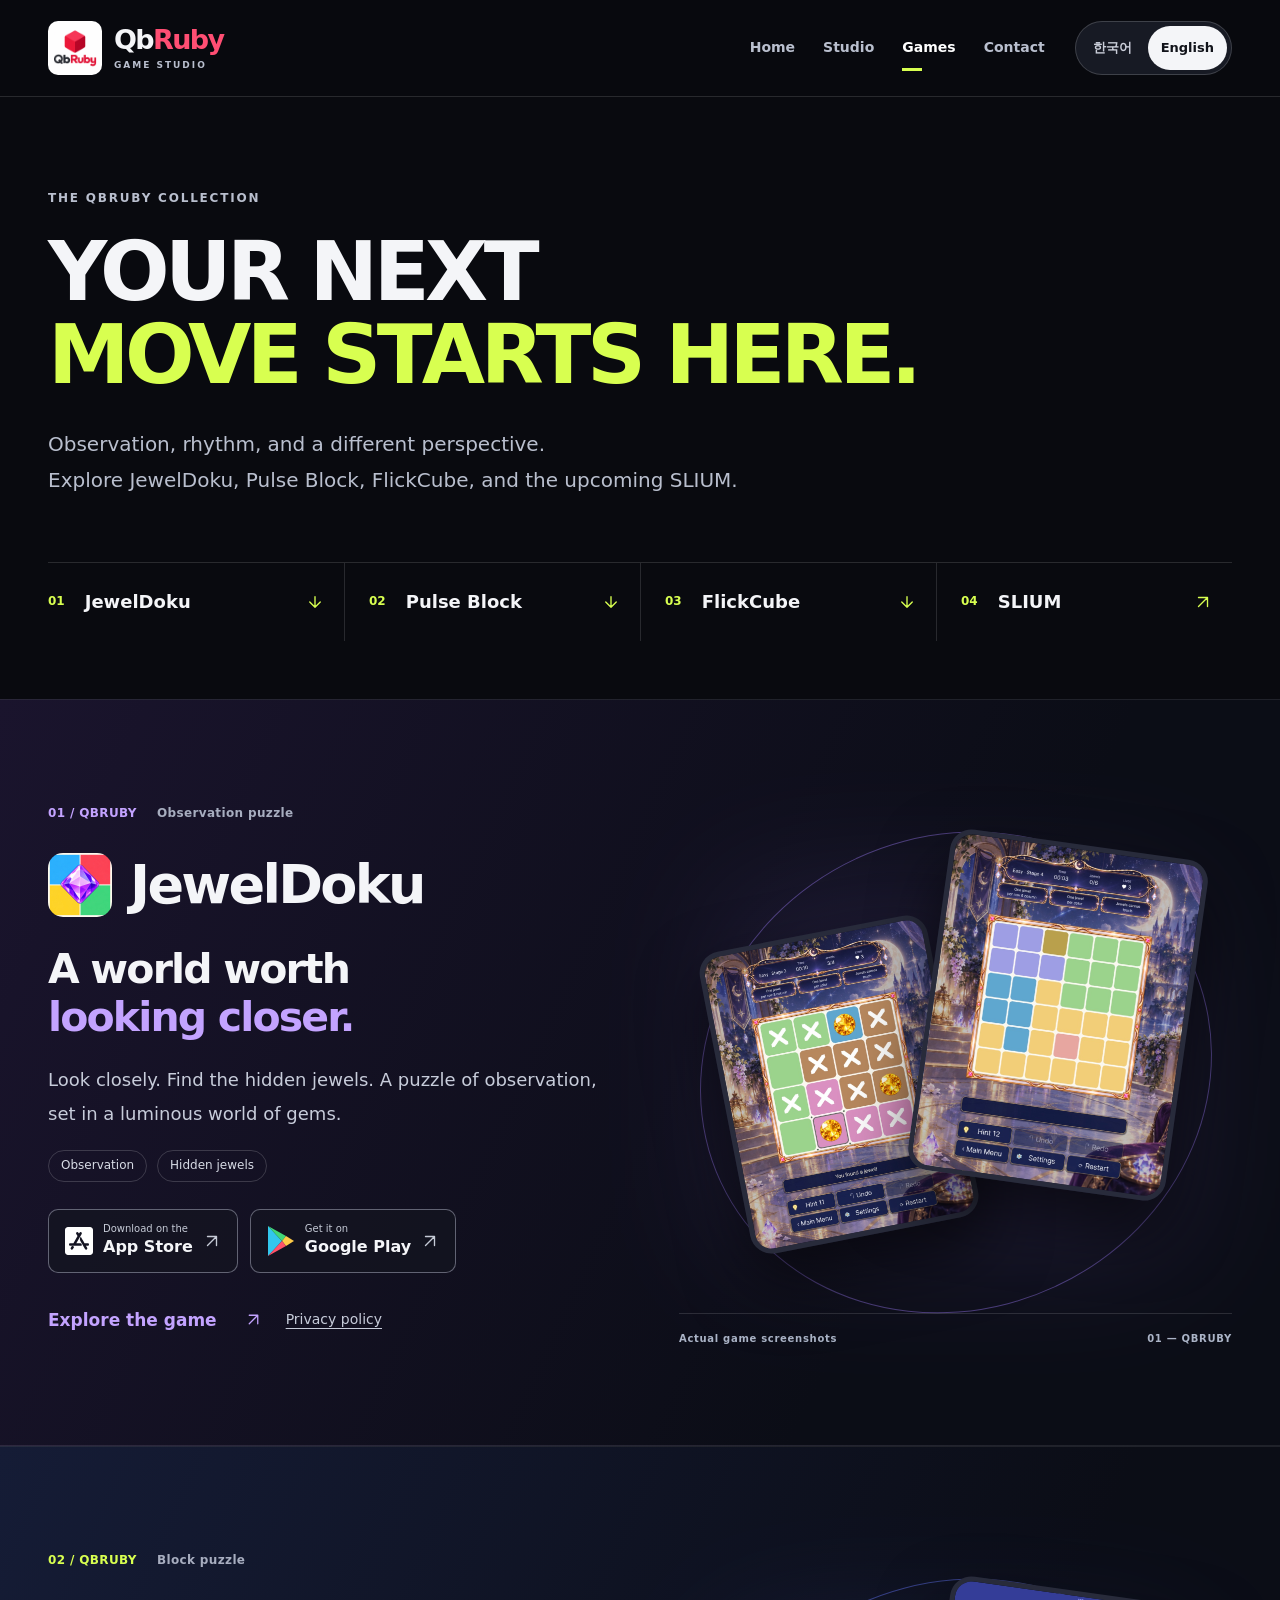
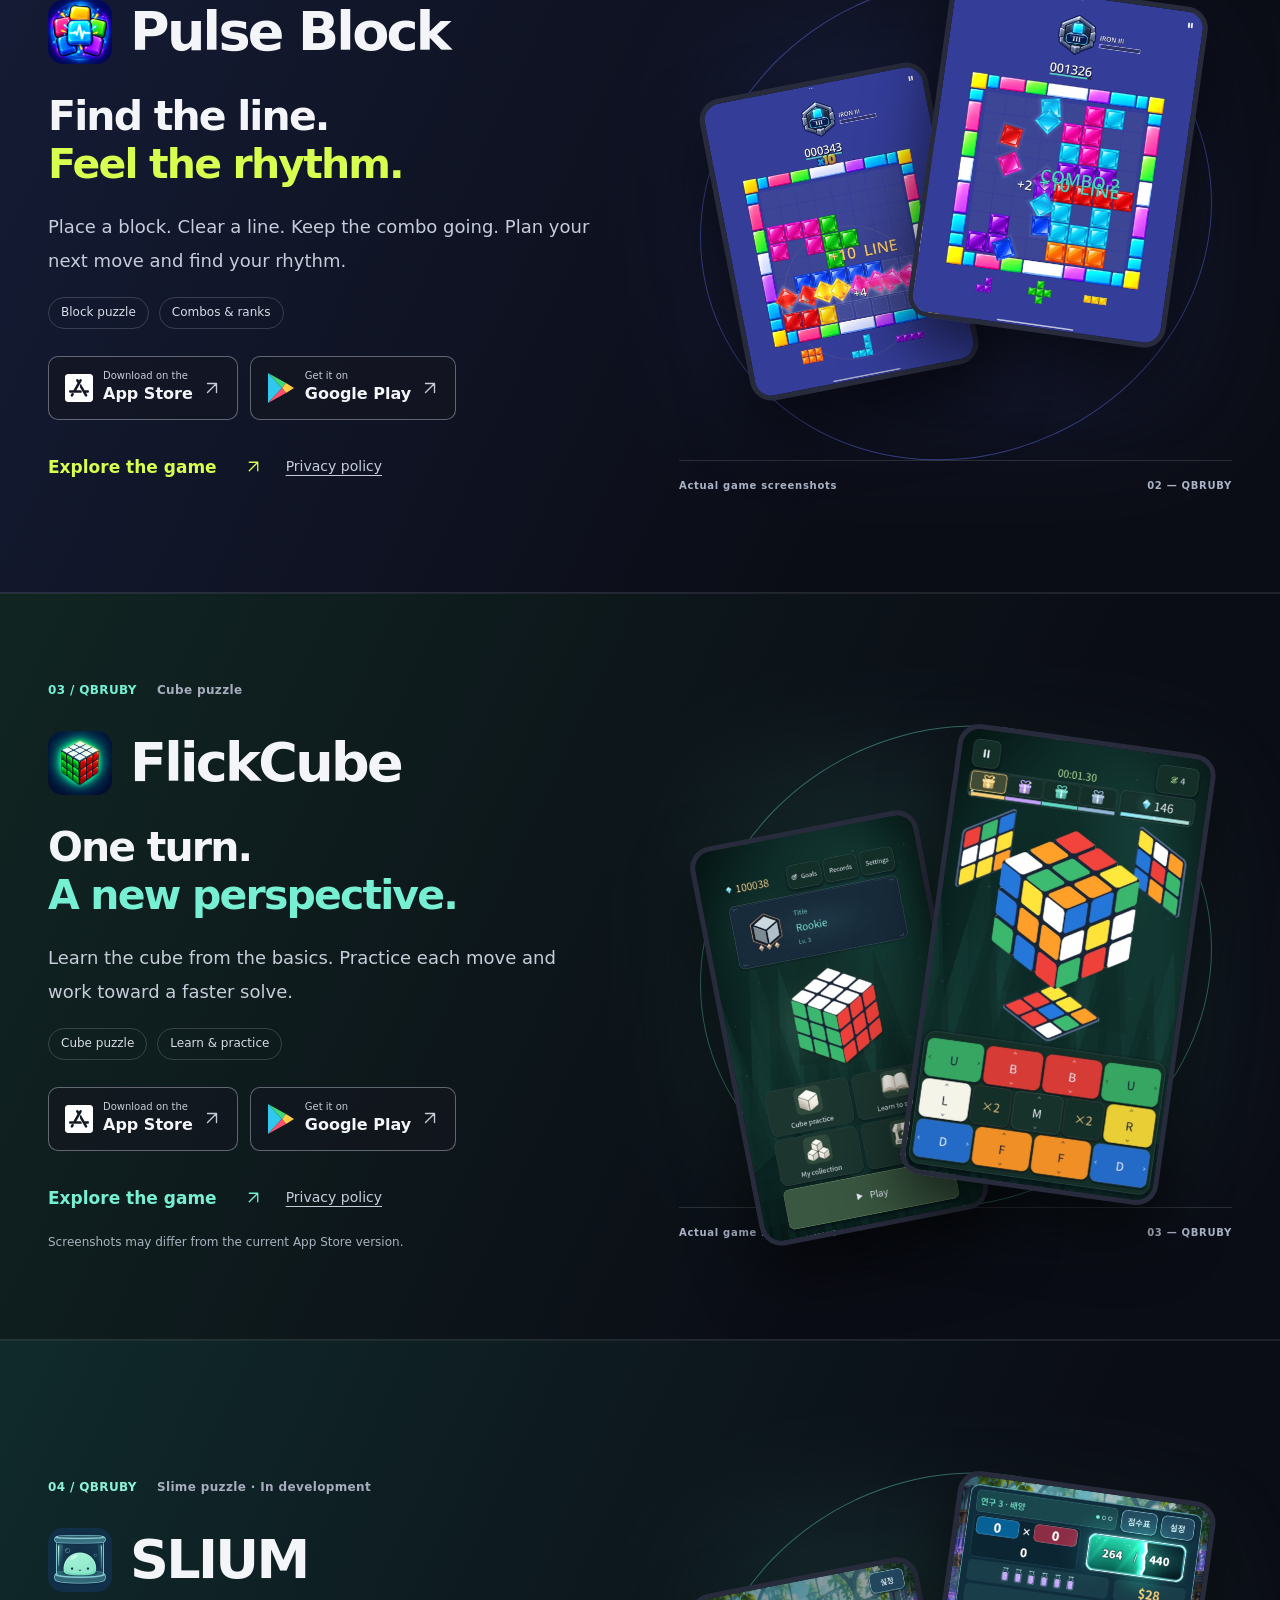
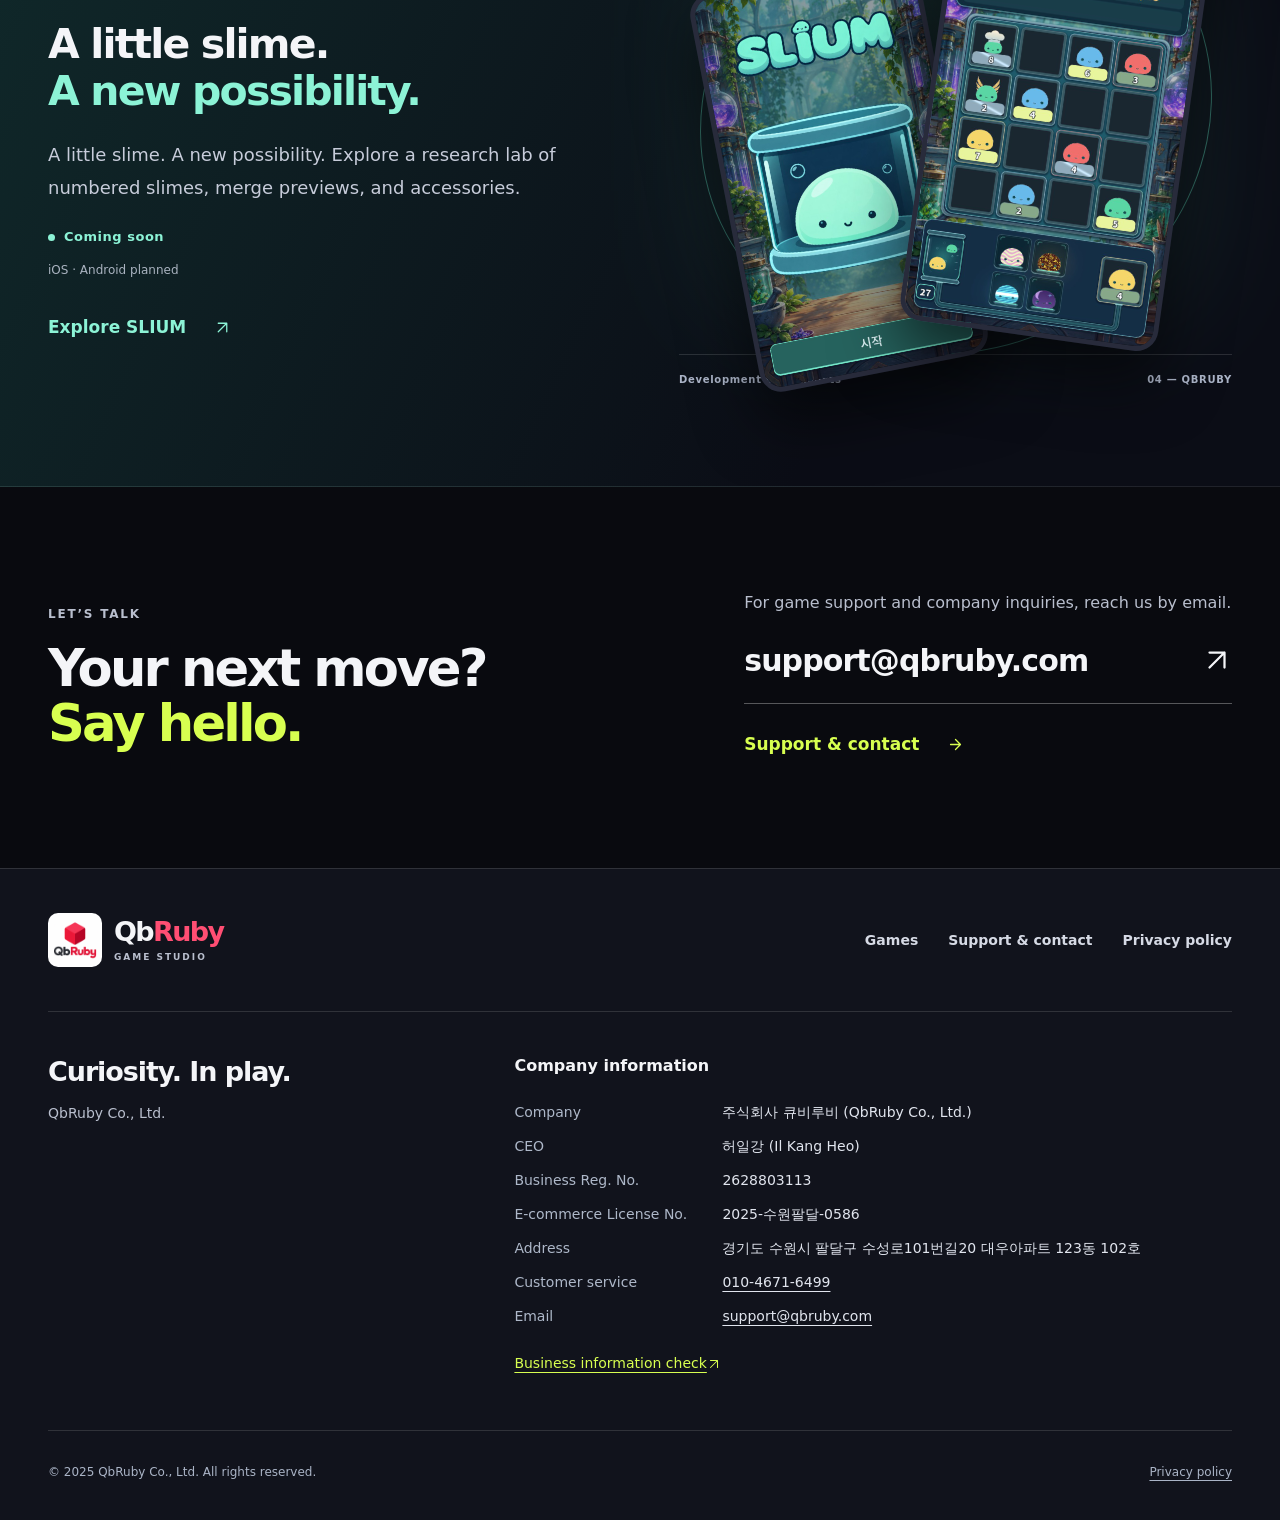
==== commit e99380ae: "SLIUM 출시 예정 소개와 게임 목록 연결 추가" ====
--- a/apps.html
+++ b/apps.html
@@ -1,8 +1,8 @@
-<!doctype html><html lang="en"><head><meta charset="utf-8"><meta name="viewport" content="width=device-width,initial-scale=1"><title data-en="Games — QbRuby" data-ko="게임 — QbRuby" >Games — QbRuby</title><meta name="description" content="Discover JewelDoku, Pulse Block, and FlickCube by QbRuby. Game screenshots, official store links, and support." data-en="Discover JewelDoku, Pulse Block, and FlickCube by QbRuby. Game screenshots, official store links, and support." data-ko="큐비루비의 JewelDoku, Pulse Block, FlickCube를 만나보세요. 실제 게임 스크린샷, 공식 스토어 링크와 고객지원을 안내합니다."><meta name="theme-color" content="#090a0f"><link rel="icon" href="images/web/qbruby-splash.jpeg" type="image/jpeg"><link rel="stylesheet" href="assets/site.css"><script src="assets/site.js" defer></script></head><body data-page="games"><a class="skip" href="#main" data-en="Skip to content" data-ko="본문으로 이동">Skip to content</a>
+<!doctype html><html lang="en"><head><meta charset="utf-8"><meta name="viewport" content="width=device-width,initial-scale=1"><title data-en="Games — QbRuby" data-ko="게임 — QbRuby" >Games — QbRuby</title><meta name="description" content="Discover JewelDoku, Pulse Block, FlickCube, and the upcoming SLIUM by QbRuby. Game screenshots, release information, and support." data-en="Discover JewelDoku, Pulse Block, FlickCube, and the upcoming SLIUM by QbRuby. Game screenshots, release information, and support." data-ko="큐비루비의 JewelDoku, Pulse Block, FlickCube와 출시 예정인 SLIUM을 만나보세요. 게임 화면과 출시 정보를 안내합니다."><meta name="theme-color" content="#090a0f"><link rel="icon" href="images/web/qbruby-splash.jpeg" type="image/jpeg"><link rel="stylesheet" href="assets/site.css"><script src="assets/site.js" defer></script></head><body data-page="games"><a class="skip" href="#main" data-en="Skip to content" data-ko="본문으로 이동">Skip to content</a>
 <header class="site-header"><div class="header-inner shell"><a class="brand" href="index.html#home" aria-label="QbRuby"><img src="images/web/qbruby-splash.jpeg" width="58" height="58" alt="QbRuby"><span>Qb<span class="ruby">Ruby</span><small>GAME STUDIO</small></span></a>
 <nav class="main-nav" aria-label="Main navigation" data-aria-en="Main navigation" data-aria-ko="주 메뉴"><a data-en="Home" data-ko="홈" href="index.html#home">Home</a><a data-en="Studio" data-ko="스튜디오" href="index.html#about">Studio</a><a data-en="Games" data-ko="게임" href="apps.html" aria-current="page">Games</a><a data-en="Contact" data-ko="문의" href="contact.html">Contact</a></nav>
 <div class="langs" role="group" aria-label="한국어 / English"><button id="ko" type="button" lang="ko" aria-pressed="false">한국어</button><button id="en" type="button" lang="en" aria-pressed="true">English</button></div>
-</div></header><main id="main"><section class="page-hero shell" id="games"><p data-en="THE QBRUBY COLLECTION" data-ko="QbRuby 게임 컬렉션" class="eyebrow">THE QBRUBY COLLECTION</p><h1 data-en="YOUR NEXT&lt;br&gt;&lt;em&gt;MOVE STARTS HERE.&lt;/em&gt;" data-ko="마음이 가는&lt;br&gt;&lt;em&gt;게임을 골라보세요.&lt;/em&gt;" >YOUR NEXT<br><em>MOVE STARTS HERE.</em></h1><p data-en="Observation, rhythm, and a different perspective.&lt;br&gt;Explore JewelDoku, Pulse Block, and FlickCube." data-ko="관찰하는 즐거움, 플레이의 리듬, 새로운 시점.&lt;br&gt;JewelDoku, Pulse Block, FlickCube를 만나보세요." class="page-lead">Observation, rhythm, and a different perspective.<br>Explore JewelDoku, Pulse Block, and FlickCube.</p><nav class="collection-nav" aria-label="Game collection" data-aria-en="Game collection" data-aria-ko="게임 컬렉션"><a href="#jeweldoku"><span>01</span>JewelDoku<span aria-hidden="true"><svg class="ui-arrow" width="24" height="24" viewBox="0 0 24 24" aria-hidden="true" focusable="false"><path d="M12 5v14m-7-7 7 7 7-7"/></svg></span></a><a href="#pulse-block"><span>02</span>Pulse Block<span aria-hidden="true"><svg class="ui-arrow" width="24" height="24" viewBox="0 0 24 24" aria-hidden="true" focusable="false"><path d="M12 5v14m-7-7 7 7 7-7"/></svg></span></a><a href="#flickcube"><span>03</span>FlickCube<span aria-hidden="true"><svg class="ui-arrow" width="24" height="24" viewBox="0 0 24 24" aria-hidden="true" focusable="false"><path d="M12 5v14m-7-7 7 7 7-7"/></svg></span></a></nav></section><article class="game-chapter jewel" id="jeweldoku"><div class="chapter-inner shell"><div class="chapter-copy"><div class="chapter-kicker"><span>01 / QBRUBY</span><span data-en="Observation puzzle" data-ko="관찰 퍼즐" >Observation puzzle</span></div><div class="game-name"><img src="images/web/jeweldoku_icon_ios1024.jpeg" width="64" height="64" alt="" loading="lazy"><h3>JewelDoku</h3></div><h4 data-en="A world worth&lt;br&gt;&lt;em&gt;looking closer.&lt;/em&gt;" data-ko="자세히 볼수록&lt;br&gt;&lt;em&gt;빛나는 세계.&lt;/em&gt;" class="chapter-line">A world worth<br><em>looking closer.</em></h4><p data-en="Look closely. Find the hidden jewels. A puzzle of observation, set in a luminous world of gems." data-ko="자세히 살펴보고 숨겨진 보석을 찾아보세요. 반짝이는 보석의 세계에서 관찰력을 발휘하는 퍼즐입니다." class="game-description">Look closely. Find the hidden jewels. A puzzle of observation, set in a luminous world of gems.</p><div class="tags"><span data-en="Observation" data-ko="관찰" >Observation</span><span data-en="Hidden jewels" data-ko="숨은 보석" >Hidden jewels</span></div><div class="stores"><a class="store-link" href="https://apps.apple.com/kr/app/jeweldoku-puzzle/id6812622909" target="_blank" rel="noopener noreferrer" aria-label="JewelDoku — App Store" data-aria-en="JewelDoku — App Store, opens in a new tab" data-aria-ko="JewelDoku — App Store, 새 탭에서 열림"><img src="assets/app-store.svg" width="28" height="32" alt=""><span><small data-en="Download on the" data-ko="다운로드" >Download on the</small><b>App Store</b></span><span aria-hidden="true"><svg class="ui-arrow" width="24" height="24" viewBox="0 0 24 24" aria-hidden="true" focusable="false"><path d="M6 18 18 6M6 6h12v12"/></svg></span></a><a class="store-link" href="https://play.google.com/store/apps/details?id=com.qbruby.jeweldoku" target="_blank" rel="noopener noreferrer" aria-label="JewelDoku — Google Play" data-aria-en="JewelDoku — Google Play, opens in a new tab" data-aria-ko="JewelDoku — Google Play, 새 탭에서 열림"><img src="assets/google-play.svg" width="26" height="30" alt=""><span><small data-en="Get it on" data-ko="다운로드" >Get it on</small><b>Google Play</b></span><span aria-hidden="true"><svg class="ui-arrow" width="24" height="24" viewBox="0 0 24 24" aria-hidden="true" focusable="false"><path d="M6 18 18 6M6 6h12v12"/></svg></span></a></div><div class="chapter-links"><a data-en="Explore the game &lt;span aria-hidden=&quot;true&quot;&gt;&lt;svg class=&quot;ui-arrow&quot; width=&quot;24&quot; height=&quot;24&quot; viewBox=&quot;0 0 24 24&quot; aria-hidden=&quot;true&quot; focusable=&quot;false&quot;&gt;&lt;path d=&quot;M6 18 18 6M6 6h12v12&quot;/&gt;&lt;/svg&gt;&lt;/span&gt;" data-ko="게임 자세히 보기 &lt;span aria-hidden=&quot;true&quot;&gt;&lt;svg class=&quot;ui-arrow&quot; width=&quot;24&quot; height=&quot;24&quot; viewBox=&quot;0 0 24 24&quot; aria-hidden=&quot;true&quot; focusable=&quot;false&quot;&gt;&lt;path d=&quot;M6 18 18 6M6 6h12v12&quot;/&gt;&lt;/svg&gt;&lt;/span&gt;" class="text-link" href="jeweldoku.html">Explore the game <span aria-hidden="true"><svg class="ui-arrow" width="24" height="24" viewBox="0 0 24 24" aria-hidden="true" focusable="false"><path d="M6 18 18 6M6 6h12v12"/></svg></span></a><a data-en="Privacy policy" data-ko="개인정보처리방침" class="policy-link" href="privacy/jeweldoku.html" data-policy="privacy/jeweldoku.html">Privacy policy</a></div></div><div class="chapter-art"><span class="art-orbit" aria-hidden="true"></span><a class="shot-link chapter-shot secondary" href="images/originals/JewelDoku3.jpeg" data-gallery="jeweldoku" data-index="2" aria-label="JewelDoku — Jewels found" data-aria-en="JewelDoku — Jewels found, expand screenshot" data-aria-ko="JewelDoku — 보석 발견, 스크린샷 크게 보기"><img src="images/web/JewelDoku3.jpeg" width="824" height="1100" alt="JewelDoku — Jewels found" data-alt-en="JewelDoku — Jewels found" data-alt-ko="JewelDoku — 보석 발견" loading="lazy" decoding="async"></a><a class="shot-link chapter-shot primary" href="images/originals/JewelDoku4.jpeg" data-gallery="jeweldoku" data-index="3" aria-label="JewelDoku — Puzzle regions" data-aria-en="JewelDoku — Puzzle regions, expand screenshot" data-aria-ko="JewelDoku — 퍼즐 영역, 스크린샷 크게 보기"><img src="images/web/JewelDoku4.jpeg" width="824" height="1100" alt="JewelDoku — Puzzle regions" data-alt-en="JewelDoku — Puzzle regions" data-alt-ko="JewelDoku — 퍼즐 영역" loading="lazy" decoding="async"></a><div class="art-caption"><span data-en="Actual game screenshots" data-ko="실제 게임 스크린샷" >Actual game screenshots</span><span>01 — QBRUBY</span></div></div></div></article><article class="game-chapter pulse" id="pulse-block"><div class="chapter-inner shell"><div class="chapter-copy"><div class="chapter-kicker"><span>02 / QBRUBY</span><span data-en="Block puzzle" data-ko="블록 퍼즐" >Block puzzle</span></div><div class="game-name"><img src="images/web/pulse_block_app_icon_1024x1024.jpeg" width="64" height="64" alt="" loading="lazy"><h3>Pulse Block</h3></div><h4 data-en="Find the line.&lt;br&gt;&lt;em&gt;Feel the rhythm.&lt;/em&gt;" data-ko="라인을 완성하고,&lt;br&gt;&lt;em&gt;리듬을 찾으세요.&lt;/em&gt;" class="chapter-line">Find the line.<br><em>Feel the rhythm.</em></h4><p data-en="Place a block. Clear a line. Keep the combo going. Plan your next move and find your rhythm." data-ko="블록을 놓고, 라인을 지우고, 콤보를 이어가세요. 다음 수를 계획하며 나만의 플레이 리듬을 찾아보세요." class="game-description">Place a block. Clear a line. Keep the combo going. Plan your next move and find your rhythm.</p><div class="tags"><span data-en="Block puzzle" data-ko="블록 퍼즐" >Block puzzle</span><span data-en="Combos &amp; ranks" data-ko="콤보와 랭크" >Combos & ranks</span></div><div class="stores"><a class="store-link" href="https://apps.apple.com/kr/app/pulse-block/id6808036622" target="_blank" rel="noopener noreferrer" aria-label="Pulse Block — App Store" data-aria-en="Pulse Block — App Store, opens in a new tab" data-aria-ko="Pulse Block — App Store, 새 탭에서 열림"><img src="assets/app-store.svg" width="28" height="32" alt=""><span><small data-en="Download on the" data-ko="다운로드" >Download on the</small><b>App Store</b></span><span aria-hidden="true"><svg class="ui-arrow" width="24" height="24" viewBox="0 0 24 24" aria-hidden="true" focusable="false"><path d="M6 18 18 6M6 6h12v12"/></svg></span></a><a class="store-link" href="https://play.google.com/store/apps/details?id=com.hik.blockbomb" target="_blank" rel="noopener noreferrer" aria-label="Pulse Block — Google Play" data-aria-en="Pulse Block — Google Play, opens in a new tab" data-aria-ko="Pulse Block — Google Play, 새 탭에서 열림"><img src="assets/google-play.svg" width="26" height="30" alt=""><span><small data-en="Get it on" data-ko="다운로드" >Get it on</small><b>Google Play</b></span><span aria-hidden="true"><svg class="ui-arrow" width="24" height="24" viewBox="0 0 24 24" aria-hidden="true" focusable="false"><path d="M6 18 18 6M6 6h12v12"/></svg></span></a></div><div class="chapter-links"><a data-en="Explore the game &lt;span aria-hidden=&quot;true&quot;&gt;&lt;svg class=&quot;ui-arrow&quot; width=&quot;24&quot; height=&quot;24&quot; viewBox=&quot;0 0 24 24&quot; aria-hidden=&quot;true&quot; focusable=&quot;false&quot;&gt;&lt;path d=&quot;M6 18 18 6M6 6h12v12&quot;/&gt;&lt;/svg&gt;&lt;/span&gt;" data-ko="게임 자세히 보기 &lt;span aria-hidden=&quot;true&quot;&gt;&lt;svg class=&quot;ui-arrow&quot; width=&quot;24&quot; height=&quot;24&quot; viewBox=&quot;0 0 24 24&quot; aria-hidden=&quot;true&quot; focusable=&quot;false&quot;&gt;&lt;path d=&quot;M6 18 18 6M6 6h12v12&quot;/&gt;&lt;/svg&gt;&lt;/span&gt;" class="text-link" href="pulse-block.html">Explore the game <span aria-hidden="true"><svg class="ui-arrow" width="24" height="24" viewBox="0 0 24 24" aria-hidden="true" focusable="false"><path d="M6 18 18 6M6 6h12v12"/></svg></span></a><a data-en="Privacy policy" data-ko="개인정보처리방침" class="policy-link" href="privacy.html" data-policy="privacy.html">Privacy policy</a></div></div><div class="chapter-art"><span class="art-orbit" aria-hidden="true"></span><a class="shot-link chapter-shot secondary" href="images/originals/PulseBlock3.jpeg" data-gallery="pulse-block" data-index="2" aria-label="Pulse Block — Line clear" data-aria-en="Pulse Block — Line clear, expand screenshot" data-aria-ko="Pulse Block — 라인 클리어, 스크린샷 크게 보기"><img src="images/web/PulseBlock3.jpeg" width="824" height="1100" alt="Pulse Block — Line clear" data-alt-en="Pulse Block — Line clear" data-alt-ko="Pulse Block — 라인 클리어" loading="lazy" decoding="async"></a><a class="shot-link chapter-shot primary" href="images/originals/PulseBlock4.jpeg" data-gallery="pulse-block" data-index="3" aria-label="Pulse Block — Combo" data-aria-en="Pulse Block — Combo, expand screenshot" data-aria-ko="Pulse Block — 콤보, 스크린샷 크게 보기"><img src="images/web/PulseBlock4.jpeg" width="824" height="1100" alt="Pulse Block — Combo" data-alt-en="Pulse Block — Combo" data-alt-ko="Pulse Block — 콤보" loading="lazy" decoding="async"></a><div class="art-caption"><span data-en="Actual game screenshots" data-ko="실제 게임 스크린샷" >Actual game screenshots</span><span>02 — QBRUBY</span></div></div></div></article><article class="game-chapter flick" id="flickcube"><span id="cube-project" class="anchor-marker"></span><div class="chapter-inner shell"><div class="chapter-copy"><div class="chapter-kicker"><span>03 / QBRUBY</span><span data-en="Cube puzzle" data-ko="큐브 퍼즐" >Cube puzzle</span></div><div class="game-name"><img src="images/web/flickcube.jpeg" width="64" height="64" alt="" loading="lazy"><h3>FlickCube</h3></div><h4 data-en="One turn.&lt;br&gt;&lt;em&gt;A new perspective.&lt;/em&gt;" data-ko="한 번의 움직임,&lt;br&gt;&lt;em&gt;새로운 시점.&lt;/em&gt;" class="chapter-line">One turn.<br><em>A new perspective.</em></h4><p data-en="Learn the cube from the basics. Practice each move and work toward a faster solve." data-ko="큐브의 기초부터 차근차근 배워보세요. 움직임을 연습하며 더 빠른 완성에 도전하는 큐브 퍼즐입니다." class="game-description">Learn the cube from the basics. Practice each move and work toward a faster solve.</p><div class="tags"><span data-en="Cube puzzle" data-ko="큐브 퍼즐" >Cube puzzle</span><span data-en="Learn &amp; practice" data-ko="배우고 연습하기" >Learn & practice</span></div><div class="stores"><a class="store-link" href="https://apps.apple.com/kr/app/flickcube-by-qbruby/id6756644246" target="_blank" rel="noopener noreferrer" aria-label="FlickCube — App Store" data-aria-en="FlickCube — App Store, opens in a new tab" data-aria-ko="FlickCube — App Store, 새 탭에서 열림"><img src="assets/app-store.svg" width="28" height="32" alt=""><span><small data-en="Download on the" data-ko="다운로드" >Download on the</small><b>App Store</b></span><span aria-hidden="true"><svg class="ui-arrow" width="24" height="24" viewBox="0 0 24 24" aria-hidden="true" focusable="false"><path d="M6 18 18 6M6 6h12v12"/></svg></span></a><a class="store-link" href="https://play.google.com/store/apps/details?id=com.qbruby.flickcube" target="_blank" rel="noopener noreferrer" aria-label="FlickCube — Google Play" data-aria-en="FlickCube — Google Play, opens in a new tab" data-aria-ko="FlickCube — Google Play, 새 탭에서 열림"><img src="assets/google-play.svg" width="26" height="30" alt=""><span><small data-en="Get it on" data-ko="다운로드" >Get it on</small><b>Google Play</b></span><span aria-hidden="true"><svg class="ui-arrow" width="24" height="24" viewBox="0 0 24 24" aria-hidden="true" focusable="false"><path d="M6 18 18 6M6 6h12v12"/></svg></span></a></div><div class="chapter-links"><a data-en="Explore the game &lt;span aria-hidden=&quot;true&quot;&gt;&lt;svg class=&quot;ui-arrow&quot; width=&quot;24&quot; height=&quot;24&quot; viewBox=&quot;0 0 24 24&quot; aria-hidden=&quot;true&quot; focusable=&quot;false&quot;&gt;&lt;path d=&quot;M6 18 18 6M6 6h12v12&quot;/&gt;&lt;/svg&gt;&lt;/span&gt;" data-ko="게임 자세히 보기 &lt;span aria-hidden=&quot;true&quot;&gt;&lt;svg class=&quot;ui-arrow&quot; width=&quot;24&quot; height=&quot;24&quot; viewBox=&quot;0 0 24 24&quot; aria-hidden=&quot;true&quot; focusable=&quot;false&quot;&gt;&lt;path d=&quot;M6 18 18 6M6 6h12v12&quot;/&gt;&lt;/svg&gt;&lt;/span&gt;" class="text-link" href="flickcube.html">Explore the game <span aria-hidden="true"><svg class="ui-arrow" width="24" height="24" viewBox="0 0 24 24" aria-hidden="true" focusable="false"><path d="M6 18 18 6M6 6h12v12"/></svg></span></a><a data-en="Privacy policy" data-ko="개인정보처리방침" class="policy-link" href="privacy/flickcube.html" data-policy="privacy/flickcube.html">Privacy policy</a></div><p data-en="Screenshots may differ from the current App Store version." data-ko="스크린샷과 현재 App Store 버전의 화면은 다를 수 있습니다." class="version-note">Screenshots may differ from the current App Store version.</p></div><div class="chapter-art"><span class="art-orbit" aria-hidden="true"></span><a class="shot-link chapter-shot secondary" href="images/originals/cube_01-main-menu.jpeg" data-gallery="flickcube" data-index="0" aria-label="FlickCube — Main menu" data-aria-en="FlickCube — Main menu, expand screenshot" data-aria-ko="FlickCube — 메인 메뉴, 스크린샷 크게 보기"><img src="images/web/cube_01-main-menu.jpeg" width="618" height="1100" alt="FlickCube — Main menu" data-alt-en="FlickCube — Main menu" data-alt-ko="FlickCube — 메인 메뉴" loading="lazy" decoding="async"></a><a class="shot-link chapter-shot primary" href="images/originals/cube_02-cube-play.jpeg" data-gallery="flickcube" data-index="1" aria-label="FlickCube — Cube play" data-aria-en="FlickCube — Cube play, expand screenshot" data-aria-ko="FlickCube — 큐브 플레이, 스크린샷 크게 보기"><img src="images/web/cube_02-cube-play.jpeg" width="618" height="1100" alt="FlickCube — Cube play" data-alt-en="FlickCube — Cube play" data-alt-ko="FlickCube — 큐브 플레이" loading="lazy" decoding="async"></a><div class="art-caption"><span data-en="Actual game screenshots" data-ko="실제 게임 스크린샷" >Actual game screenshots</span><span>03 — QBRUBY</span></div></div></div></article><section class="contact-band shell" id="contact"><div><p data-en="LET’S TALK" data-ko="큐비루비에 문의하기" class="eyebrow">LET’S TALK</p><h2 data-en="Your next move?&lt;br&gt;&lt;em&gt;Say hello.&lt;/em&gt;" data-ko="궁금한 점이 있다면,&lt;br&gt;&lt;em&gt;이야기해 주세요.&lt;/em&gt;" >Your next move?<br><em>Say hello.</em></h2></div><div><p data-en="For game support and company inquiries, reach us by email." data-ko="게임 이용 문의와 회사 관련 문의는 이메일로 보내 주세요." >For game support and company inquiries, reach us by email.</p><a class="contact-email" href="mailto:support@qbruby.com">support@qbruby.com <span aria-hidden="true"><svg class="ui-arrow" width="24" height="24" viewBox="0 0 24 24" aria-hidden="true" focusable="false"><path d="M6 18 18 6M6 6h12v12"/></svg></span></a><a data-en="Support &amp; contact &lt;svg class=&quot;ui-arrow&quot; width=&quot;24&quot; height=&quot;24&quot; viewBox=&quot;0 0 24 24&quot; aria-hidden=&quot;true&quot; focusable=&quot;false&quot;&gt;&lt;path d=&quot;M5 12h14m-7-7 7 7-7 7&quot;/&gt;&lt;/svg&gt;" data-ko="고객지원 · 문의 &lt;svg class=&quot;ui-arrow&quot; width=&quot;24&quot; height=&quot;24&quot; viewBox=&quot;0 0 24 24&quot; aria-hidden=&quot;true&quot; focusable=&quot;false&quot;&gt;&lt;path d=&quot;M5 12h14m-7-7 7 7-7 7&quot;/&gt;&lt;/svg&gt;" href="contact.html" class="text-link">Support & contact <svg class="ui-arrow" width="24" height="24" viewBox="0 0 24 24" aria-hidden="true" focusable="false"><path d="M5 12h14m-7-7 7 7-7 7"/></svg></a></div></section></main><footer class="site-footer"><div class="shell">
+</div></header><main id="main"><section class="page-hero shell" id="games"><p data-en="THE QBRUBY COLLECTION" data-ko="QbRuby 게임 컬렉션" class="eyebrow">THE QBRUBY COLLECTION</p><h1 data-en="YOUR NEXT&lt;br&gt;&lt;em&gt;MOVE STARTS HERE.&lt;/em&gt;" data-ko="마음이 가는&lt;br&gt;&lt;em&gt;게임을 골라보세요.&lt;/em&gt;" >YOUR NEXT<br><em>MOVE STARTS HERE.</em></h1><p data-en="Observation, rhythm, and a different perspective.&lt;br&gt;Explore JewelDoku, Pulse Block, FlickCube, and the upcoming SLIUM." data-ko="관찰하는 즐거움, 플레이의 리듬, 새로운 시점.&lt;br&gt;JewelDoku, Pulse Block, FlickCube와 출시 예정인 SLIUM을 만나보세요." class="page-lead">Observation, rhythm, and a different perspective.<br>Explore JewelDoku, Pulse Block, FlickCube, and the upcoming SLIUM.</p><nav class="collection-nav collection-nav-four" aria-label="Game collection" data-aria-en="Game collection" data-aria-ko="게임 컬렉션"><a href="#jeweldoku"><span>01</span>JewelDoku<span aria-hidden="true"><svg class="ui-arrow" width="24" height="24" viewBox="0 0 24 24" aria-hidden="true" focusable="false"><path d="M12 5v14m-7-7 7 7 7-7"/></svg></span></a><a href="#pulse-block"><span>02</span>Pulse Block<span aria-hidden="true"><svg class="ui-arrow" width="24" height="24" viewBox="0 0 24 24" aria-hidden="true" focusable="false"><path d="M12 5v14m-7-7 7 7 7-7"/></svg></span></a><a href="#flickcube"><span>03</span>FlickCube<span aria-hidden="true"><svg class="ui-arrow" width="24" height="24" viewBox="0 0 24 24" aria-hidden="true" focusable="false"><path d="M12 5v14m-7-7 7 7 7-7"/></svg></span></a><a href="#slium"><span>04</span>SLIUM<span aria-hidden="true"><svg class="ui-arrow" width="24" height="24" viewBox="0 0 24 24" aria-hidden="true" focusable="false"><path d="M6 18 18 6M6 6h12v12"/></svg></span></a></nav></section><article class="game-chapter jewel" id="jeweldoku"><div class="chapter-inner shell"><div class="chapter-copy"><div class="chapter-kicker"><span>01 / QBRUBY</span><span data-en="Observation puzzle" data-ko="관찰 퍼즐" >Observation puzzle</span></div><div class="game-name"><img src="images/web/jeweldoku_icon_ios1024.jpeg" width="64" height="64" alt="" loading="lazy"><h3>JewelDoku</h3></div><h4 data-en="A world worth&lt;br&gt;&lt;em&gt;looking closer.&lt;/em&gt;" data-ko="자세히 볼수록&lt;br&gt;&lt;em&gt;빛나는 세계.&lt;/em&gt;" class="chapter-line">A world worth<br><em>looking closer.</em></h4><p data-en="Look closely. Find the hidden jewels. A puzzle of observation, set in a luminous world of gems." data-ko="자세히 살펴보고 숨겨진 보석을 찾아보세요. 반짝이는 보석의 세계에서 관찰력을 발휘하는 퍼즐입니다." class="game-description">Look closely. Find the hidden jewels. A puzzle of observation, set in a luminous world of gems.</p><div class="tags"><span data-en="Observation" data-ko="관찰" >Observation</span><span data-en="Hidden jewels" data-ko="숨은 보석" >Hidden jewels</span></div><div class="stores"><a class="store-link" href="https://apps.apple.com/kr/app/jeweldoku-puzzle/id6812622909" target="_blank" rel="noopener noreferrer" aria-label="JewelDoku — App Store" data-aria-en="JewelDoku — App Store, opens in a new tab" data-aria-ko="JewelDoku — App Store, 새 탭에서 열림"><img src="assets/app-store.svg" width="28" height="32" alt=""><span><small data-en="Download on the" data-ko="다운로드" >Download on the</small><b>App Store</b></span><span aria-hidden="true"><svg class="ui-arrow" width="24" height="24" viewBox="0 0 24 24" aria-hidden="true" focusable="false"><path d="M6 18 18 6M6 6h12v12"/></svg></span></a><a class="store-link" href="https://play.google.com/store/apps/details?id=com.qbruby.jeweldoku" target="_blank" rel="noopener noreferrer" aria-label="JewelDoku — Google Play" data-aria-en="JewelDoku — Google Play, opens in a new tab" data-aria-ko="JewelDoku — Google Play, 새 탭에서 열림"><img src="assets/google-play.svg" width="26" height="30" alt=""><span><small data-en="Get it on" data-ko="다운로드" >Get it on</small><b>Google Play</b></span><span aria-hidden="true"><svg class="ui-arrow" width="24" height="24" viewBox="0 0 24 24" aria-hidden="true" focusable="false"><path d="M6 18 18 6M6 6h12v12"/></svg></span></a></div><div class="chapter-links"><a data-en="Explore the game &lt;span aria-hidden=&quot;true&quot;&gt;&lt;svg class=&quot;ui-arrow&quot; width=&quot;24&quot; height=&quot;24&quot; viewBox=&quot;0 0 24 24&quot; aria-hidden=&quot;true&quot; focusable=&quot;false&quot;&gt;&lt;path d=&quot;M6 18 18 6M6 6h12v12&quot;/&gt;&lt;/svg&gt;&lt;/span&gt;" data-ko="게임 자세히 보기 &lt;span aria-hidden=&quot;true&quot;&gt;&lt;svg class=&quot;ui-arrow&quot; width=&quot;24&quot; height=&quot;24&quot; viewBox=&quot;0 0 24 24&quot; aria-hidden=&quot;true&quot; focusable=&quot;false&quot;&gt;&lt;path d=&quot;M6 18 18 6M6 6h12v12&quot;/&gt;&lt;/svg&gt;&lt;/span&gt;" class="text-link" href="jeweldoku.html">Explore the game <span aria-hidden="true"><svg class="ui-arrow" width="24" height="24" viewBox="0 0 24 24" aria-hidden="true" focusable="false"><path d="M6 18 18 6M6 6h12v12"/></svg></span></a><a data-en="Privacy policy" data-ko="개인정보처리방침" class="policy-link" href="privacy/jeweldoku.html" data-policy="privacy/jeweldoku.html">Privacy policy</a></div></div><div class="chapter-art"><span class="art-orbit" aria-hidden="true"></span><a class="shot-link chapter-shot secondary" href="images/originals/JewelDoku3.jpeg" data-gallery="jeweldoku" data-index="2" aria-label="JewelDoku — Jewels found" data-aria-en="JewelDoku — Jewels found, expand screenshot" data-aria-ko="JewelDoku — 보석 발견, 스크린샷 크게 보기"><img src="images/web/JewelDoku3.jpeg" width="824" height="1100" alt="JewelDoku — Jewels found" data-alt-en="JewelDoku — Jewels found" data-alt-ko="JewelDoku — 보석 발견" loading="lazy" decoding="async"></a><a class="shot-link chapter-shot primary" href="images/originals/JewelDoku4.jpeg" data-gallery="jeweldoku" data-index="3" aria-label="JewelDoku — Puzzle regions" data-aria-en="JewelDoku — Puzzle regions, expand screenshot" data-aria-ko="JewelDoku — 퍼즐 영역, 스크린샷 크게 보기"><img src="images/web/JewelDoku4.jpeg" width="824" height="1100" alt="JewelDoku — Puzzle regions" data-alt-en="JewelDoku — Puzzle regions" data-alt-ko="JewelDoku — 퍼즐 영역" loading="lazy" decoding="async"></a><div class="art-caption"><span data-en="Actual game screenshots" data-ko="실제 게임 스크린샷" >Actual game screenshots</span><span>01 — QBRUBY</span></div></div></div></article><article class="game-chapter pulse" id="pulse-block"><div class="chapter-inner shell"><div class="chapter-copy"><div class="chapter-kicker"><span>02 / QBRUBY</span><span data-en="Block puzzle" data-ko="블록 퍼즐" >Block puzzle</span></div><div class="game-name"><img src="images/web/pulse_block_app_icon_1024x1024.jpeg" width="64" height="64" alt="" loading="lazy"><h3>Pulse Block</h3></div><h4 data-en="Find the line.&lt;br&gt;&lt;em&gt;Feel the rhythm.&lt;/em&gt;" data-ko="라인을 완성하고,&lt;br&gt;&lt;em&gt;리듬을 찾으세요.&lt;/em&gt;" class="chapter-line">Find the line.<br><em>Feel the rhythm.</em></h4><p data-en="Place a block. Clear a line. Keep the combo going. Plan your next move and find your rhythm." data-ko="블록을 놓고, 라인을 지우고, 콤보를 이어가세요. 다음 수를 계획하며 나만의 플레이 리듬을 찾아보세요." class="game-description">Place a block. Clear a line. Keep the combo going. Plan your next move and find your rhythm.</p><div class="tags"><span data-en="Block puzzle" data-ko="블록 퍼즐" >Block puzzle</span><span data-en="Combos &amp; ranks" data-ko="콤보와 랭크" >Combos & ranks</span></div><div class="stores"><a class="store-link" href="https://apps.apple.com/kr/app/pulse-block/id6808036622" target="_blank" rel="noopener noreferrer" aria-label="Pulse Block — App Store" data-aria-en="Pulse Block — App Store, opens in a new tab" data-aria-ko="Pulse Block — App Store, 새 탭에서 열림"><img src="assets/app-store.svg" width="28" height="32" alt=""><span><small data-en="Download on the" data-ko="다운로드" >Download on the</small><b>App Store</b></span><span aria-hidden="true"><svg class="ui-arrow" width="24" height="24" viewBox="0 0 24 24" aria-hidden="true" focusable="false"><path d="M6 18 18 6M6 6h12v12"/></svg></span></a><a class="store-link" href="https://play.google.com/store/apps/details?id=com.hik.blockbomb" target="_blank" rel="noopener noreferrer" aria-label="Pulse Block — Google Play" data-aria-en="Pulse Block — Google Play, opens in a new tab" data-aria-ko="Pulse Block — Google Play, 새 탭에서 열림"><img src="assets/google-play.svg" width="26" height="30" alt=""><span><small data-en="Get it on" data-ko="다운로드" >Get it on</small><b>Google Play</b></span><span aria-hidden="true"><svg class="ui-arrow" width="24" height="24" viewBox="0 0 24 24" aria-hidden="true" focusable="false"><path d="M6 18 18 6M6 6h12v12"/></svg></span></a></div><div class="chapter-links"><a data-en="Explore the game &lt;span aria-hidden=&quot;true&quot;&gt;&lt;svg class=&quot;ui-arrow&quot; width=&quot;24&quot; height=&quot;24&quot; viewBox=&quot;0 0 24 24&quot; aria-hidden=&quot;true&quot; focusable=&quot;false&quot;&gt;&lt;path d=&quot;M6 18 18 6M6 6h12v12&quot;/&gt;&lt;/svg&gt;&lt;/span&gt;" data-ko="게임 자세히 보기 &lt;span aria-hidden=&quot;true&quot;&gt;&lt;svg class=&quot;ui-arrow&quot; width=&quot;24&quot; height=&quot;24&quot; viewBox=&quot;0 0 24 24&quot; aria-hidden=&quot;true&quot; focusable=&quot;false&quot;&gt;&lt;path d=&quot;M6 18 18 6M6 6h12v12&quot;/&gt;&lt;/svg&gt;&lt;/span&gt;" class="text-link" href="pulse-block.html">Explore the game <span aria-hidden="true"><svg class="ui-arrow" width="24" height="24" viewBox="0 0 24 24" aria-hidden="true" focusable="false"><path d="M6 18 18 6M6 6h12v12"/></svg></span></a><a data-en="Privacy policy" data-ko="개인정보처리방침" class="policy-link" href="privacy.html" data-policy="privacy.html">Privacy policy</a></div></div><div class="chapter-art"><span class="art-orbit" aria-hidden="true"></span><a class="shot-link chapter-shot secondary" href="images/originals/PulseBlock3.jpeg" data-gallery="pulse-block" data-index="2" aria-label="Pulse Block — Line clear" data-aria-en="Pulse Block — Line clear, expand screenshot" data-aria-ko="Pulse Block — 라인 클리어, 스크린샷 크게 보기"><img src="images/web/PulseBlock3.jpeg" width="824" height="1100" alt="Pulse Block — Line clear" data-alt-en="Pulse Block — Line clear" data-alt-ko="Pulse Block — 라인 클리어" loading="lazy" decoding="async"></a><a class="shot-link chapter-shot primary" href="images/originals/PulseBlock4.jpeg" data-gallery="pulse-block" data-index="3" aria-label="Pulse Block — Combo" data-aria-en="Pulse Block — Combo, expand screenshot" data-aria-ko="Pulse Block — 콤보, 스크린샷 크게 보기"><img src="images/web/PulseBlock4.jpeg" width="824" height="1100" alt="Pulse Block — Combo" data-alt-en="Pulse Block — Combo" data-alt-ko="Pulse Block — 콤보" loading="lazy" decoding="async"></a><div class="art-caption"><span data-en="Actual game screenshots" data-ko="실제 게임 스크린샷" >Actual game screenshots</span><span>02 — QBRUBY</span></div></div></div></article><article class="game-chapter flick" id="flickcube"><span id="cube-project" class="anchor-marker"></span><div class="chapter-inner shell"><div class="chapter-copy"><div class="chapter-kicker"><span>03 / QBRUBY</span><span data-en="Cube puzzle" data-ko="큐브 퍼즐" >Cube puzzle</span></div><div class="game-name"><img src="images/web/flickcube.jpeg" width="64" height="64" alt="" loading="lazy"><h3>FlickCube</h3></div><h4 data-en="One turn.&lt;br&gt;&lt;em&gt;A new perspective.&lt;/em&gt;" data-ko="한 번의 움직임,&lt;br&gt;&lt;em&gt;새로운 시점.&lt;/em&gt;" class="chapter-line">One turn.<br><em>A new perspective.</em></h4><p data-en="Learn the cube from the basics. Practice each move and work toward a faster solve." data-ko="큐브의 기초부터 차근차근 배워보세요. 움직임을 연습하며 더 빠른 완성에 도전하는 큐브 퍼즐입니다." class="game-description">Learn the cube from the basics. Practice each move and work toward a faster solve.</p><div class="tags"><span data-en="Cube puzzle" data-ko="큐브 퍼즐" >Cube puzzle</span><span data-en="Learn &amp; practice" data-ko="배우고 연습하기" >Learn & practice</span></div><div class="stores"><a class="store-link" href="https://apps.apple.com/kr/app/flickcube-by-qbruby/id6756644246" target="_blank" rel="noopener noreferrer" aria-label="FlickCube — App Store" data-aria-en="FlickCube — App Store, opens in a new tab" data-aria-ko="FlickCube — App Store, 새 탭에서 열림"><img src="assets/app-store.svg" width="28" height="32" alt=""><span><small data-en="Download on the" data-ko="다운로드" >Download on the</small><b>App Store</b></span><span aria-hidden="true"><svg class="ui-arrow" width="24" height="24" viewBox="0 0 24 24" aria-hidden="true" focusable="false"><path d="M6 18 18 6M6 6h12v12"/></svg></span></a><a class="store-link" href="https://play.google.com/store/apps/details?id=com.qbruby.flickcube" target="_blank" rel="noopener noreferrer" aria-label="FlickCube — Google Play" data-aria-en="FlickCube — Google Play, opens in a new tab" data-aria-ko="FlickCube — Google Play, 새 탭에서 열림"><img src="assets/google-play.svg" width="26" height="30" alt=""><span><small data-en="Get it on" data-ko="다운로드" >Get it on</small><b>Google Play</b></span><span aria-hidden="true"><svg class="ui-arrow" width="24" height="24" viewBox="0 0 24 24" aria-hidden="true" focusable="false"><path d="M6 18 18 6M6 6h12v12"/></svg></span></a></div><div class="chapter-links"><a data-en="Explore the game &lt;span aria-hidden=&quot;true&quot;&gt;&lt;svg class=&quot;ui-arrow&quot; width=&quot;24&quot; height=&quot;24&quot; viewBox=&quot;0 0 24 24&quot; aria-hidden=&quot;true&quot; focusable=&quot;false&quot;&gt;&lt;path d=&quot;M6 18 18 6M6 6h12v12&quot;/&gt;&lt;/svg&gt;&lt;/span&gt;" data-ko="게임 자세히 보기 &lt;span aria-hidden=&quot;true&quot;&gt;&lt;svg class=&quot;ui-arrow&quot; width=&quot;24&quot; height=&quot;24&quot; viewBox=&quot;0 0 24 24&quot; aria-hidden=&quot;true&quot; focusable=&quot;false&quot;&gt;&lt;path d=&quot;M6 18 18 6M6 6h12v12&quot;/&gt;&lt;/svg&gt;&lt;/span&gt;" class="text-link" href="flickcube.html">Explore the game <span aria-hidden="true"><svg class="ui-arrow" width="24" height="24" viewBox="0 0 24 24" aria-hidden="true" focusable="false"><path d="M6 18 18 6M6 6h12v12"/></svg></span></a><a data-en="Privacy policy" data-ko="개인정보처리방침" class="policy-link" href="privacy/flickcube.html" data-policy="privacy/flickcube.html">Privacy policy</a></div><p data-en="Screenshots may differ from the current App Store version." data-ko="스크린샷과 현재 App Store 버전의 화면은 다를 수 있습니다." class="version-note">Screenshots may differ from the current App Store version.</p></div><div class="chapter-art"><span class="art-orbit" aria-hidden="true"></span><a class="shot-link chapter-shot secondary" href="images/originals/cube_01-main-menu.jpeg" data-gallery="flickcube" data-index="0" aria-label="FlickCube — Main menu" data-aria-en="FlickCube — Main menu, expand screenshot" data-aria-ko="FlickCube — 메인 메뉴, 스크린샷 크게 보기"><img src="images/web/cube_01-main-menu.jpeg" width="618" height="1100" alt="FlickCube — Main menu" data-alt-en="FlickCube — Main menu" data-alt-ko="FlickCube — 메인 메뉴" loading="lazy" decoding="async"></a><a class="shot-link chapter-shot primary" href="images/originals/cube_02-cube-play.jpeg" data-gallery="flickcube" data-index="1" aria-label="FlickCube — Cube play" data-aria-en="FlickCube — Cube play, expand screenshot" data-aria-ko="FlickCube — 큐브 플레이, 스크린샷 크게 보기"><img src="images/web/cube_02-cube-play.jpeg" width="618" height="1100" alt="FlickCube — Cube play" data-alt-en="FlickCube — Cube play" data-alt-ko="FlickCube — 큐브 플레이" loading="lazy" decoding="async"></a><div class="art-caption"><span data-en="Actual game screenshots" data-ko="실제 게임 스크린샷" >Actual game screenshots</span><span>03 — QBRUBY</span></div></div></div></article><article class="game-chapter slium" id="slium"><div class="chapter-inner shell"><div class="chapter-copy"><div class="chapter-kicker"><span>04 / QBRUBY</span><span data-en="Slime puzzle · In development" data-ko="슬라임 퍼즐 · 개발 중" >Slime puzzle · In development</span></div><div class="game-name"><img src="images/web/slium/slium-icon.png" width="64" height="64" alt="" loading="lazy"><h3>SLIUM</h3></div><h4 data-en="A little slime.&lt;br&gt;&lt;em&gt;A new possibility.&lt;/em&gt;" data-ko="작은 슬라임,&lt;br&gt;&lt;em&gt;새로운 가능성.&lt;/em&gt;" class="chapter-line">A little slime.<br><em>A new possibility.</em></h4><p data-en="A little slime. A new possibility. Explore a research lab of numbered slimes, merge previews, and accessories." data-ko="작은 슬라임, 새로운 가능성. 숫자를 가진 슬라임과 합성 미리보기, 액세서리가 있는 연구실을 만나보세요." class="game-description">A little slime. A new possibility. Explore a research lab of numbered slimes, merge previews, and accessories.</p><p data-en="Coming soon" data-ko="출시 예정" class="slium-status">Coming soon</p><p data-en="iOS · Android planned" data-ko="iOS · Android 출시 예정" class="version-note">iOS · Android planned</p><div class="chapter-links"><a data-en="Explore SLIUM &lt;svg class=&quot;ui-arrow&quot; width=&quot;24&quot; height=&quot;24&quot; viewBox=&quot;0 0 24 24&quot; aria-hidden=&quot;true&quot; focusable=&quot;false&quot;&gt;&lt;path d=&quot;M6 18 18 6M6 6h12v12&quot;/&gt;&lt;/svg&gt;" data-ko="SLIUM 자세히 보기 &lt;svg class=&quot;ui-arrow&quot; width=&quot;24&quot; height=&quot;24&quot; viewBox=&quot;0 0 24 24&quot; aria-hidden=&quot;true&quot; focusable=&quot;false&quot;&gt;&lt;path d=&quot;M6 18 18 6M6 6h12v12&quot;/&gt;&lt;/svg&gt;" class="text-link slium-detail-link" href="slium.html">Explore SLIUM <svg class="ui-arrow" width="24" height="24" viewBox="0 0 24 24" aria-hidden="true" focusable="false"><path d="M6 18 18 6M6 6h12v12"/></svg></a></div></div><div class="chapter-art"><span class="art-orbit" aria-hidden="true"></span><a class="shot-link chapter-shot secondary" href="images/originals/slium/01-main-menu.png" data-gallery="slium" data-index="0" aria-label="SLIUM — Main menu" data-aria-en="SLIUM — Main menu, expand screenshot" data-aria-ko="SLIUM — 메인 메뉴, 스크린샷 크게 보기"><img src="images/web/slium/01-main-menu.jpg" width="720" height="1280" alt="SLIUM — Main menu" data-alt-en="SLIUM — Main menu" data-alt-ko="SLIUM — 메인 메뉴" loading="lazy" decoding="async"></a><a class="shot-link chapter-shot primary" href="images/originals/slium/02-gameplay.png" data-gallery="slium" data-index="1" aria-label="SLIUM — Slime board" data-aria-en="SLIUM — Slime board, expand screenshot" data-aria-ko="SLIUM — 슬라임 보드, 스크린샷 크게 보기"><img src="images/web/slium/02-gameplay.jpg" width="720" height="1280" alt="SLIUM — Slime board" data-alt-en="SLIUM — Slime board" data-alt-ko="SLIUM — 슬라임 보드" loading="lazy" decoding="async"></a><div class="art-caption"><span data-en="Development screenshots" data-ko="개발 중인 게임 화면" >Development screenshots</span><span>04 — QBRUBY</span></div></div></div></article><section class="contact-band shell" id="contact"><div><p data-en="LET’S TALK" data-ko="큐비루비에 문의하기" class="eyebrow">LET’S TALK</p><h2 data-en="Your next move?&lt;br&gt;&lt;em&gt;Say hello.&lt;/em&gt;" data-ko="궁금한 점이 있다면,&lt;br&gt;&lt;em&gt;이야기해 주세요.&lt;/em&gt;" >Your next move?<br><em>Say hello.</em></h2></div><div><p data-en="For game support and company inquiries, reach us by email." data-ko="게임 이용 문의와 회사 관련 문의는 이메일로 보내 주세요." >For game support and company inquiries, reach us by email.</p><a class="contact-email" href="mailto:support@qbruby.com">support@qbruby.com <span aria-hidden="true"><svg class="ui-arrow" width="24" height="24" viewBox="0 0 24 24" aria-hidden="true" focusable="false"><path d="M6 18 18 6M6 6h12v12"/></svg></span></a><a data-en="Support &amp; contact &lt;svg class=&quot;ui-arrow&quot; width=&quot;24&quot; height=&quot;24&quot; viewBox=&quot;0 0 24 24&quot; aria-hidden=&quot;true&quot; focusable=&quot;false&quot;&gt;&lt;path d=&quot;M5 12h14m-7-7 7 7-7 7&quot;/&gt;&lt;/svg&gt;" data-ko="고객지원 · 문의 &lt;svg class=&quot;ui-arrow&quot; width=&quot;24&quot; height=&quot;24&quot; viewBox=&quot;0 0 24 24&quot; aria-hidden=&quot;true&quot; focusable=&quot;false&quot;&gt;&lt;path d=&quot;M5 12h14m-7-7 7 7-7 7&quot;/&gt;&lt;/svg&gt;" href="contact.html" class="text-link">Support & contact <svg class="ui-arrow" width="24" height="24" viewBox="0 0 24 24" aria-hidden="true" focusable="false"><path d="M5 12h14m-7-7 7 7-7 7"/></svg></a></div></section></main><footer class="site-footer"><div class="shell">
 <div class="footer-top"><a class="brand" href="index.html#home" aria-label="QbRuby"><img src="images/web/qbruby-splash.jpeg" width="58" height="58" alt="QbRuby"><span>Qb<span class="ruby">Ruby</span><small>GAME STUDIO</small></span></a><nav class="footer-nav" aria-label="Footer navigation" data-aria-en="Footer navigation" data-aria-ko="푸터 메뉴">
 <a data-en="Games" data-ko="게임" href="apps.html">Games</a><a data-en="Support &amp; contact" data-ko="고객지원 · 문의" href="contact.html">Support & contact</a><a data-en="Privacy policy" data-ko="개인정보처리방침" href="privacy.html" data-policy="privacy.html">Privacy policy</a>
 </nav></div><div class="footer-info"><div class="footer-note"><p data-en="Curiosity. In play." data-ko="호기심을 플레이로." class="footer-motto">Curiosity. In play.</p><p data-en="QbRuby Co., Ltd." data-ko="주식회사 큐비루비" class="muted">QbRuby Co., Ltd.</p></div>
--- a/assets/site.css
+++ b/assets/site.css
@@ -19,3 +19,18 @@
 @media(min-width:601px){.shot-03{right:5%;top:145px;width:34%;transform:rotate(9deg)}}
 @media(min-width:601px) and (max-width:850px){.hero h1{font-size:clamp(42px,6.8vw,64px)}.hero-orbit{inset:22% 18% 18%}}
 @media(prefers-reduced-motion:reduce){html{scroll-behavior:auto}*,*:before,*:after{animation:none!important;transition:none!important;scroll-behavior:auto!important}}
+
+/* SLIUM: upcoming game and collection entry points. */
+.slium{--accent:#8cf3d6;--wash:#102a2b;--ring:#5ed6b8}
+.slium-status{color:var(--accent);font-size:13px;font-weight:800;letter-spacing:.04em;margin-top:22px;display:flex;align-items:center;gap:9px}
+.slium-status:before{content:"";width:7px;height:7px;background:currentColor;border-radius:50%}
+.store-pending:disabled{opacity:1;color:#c7ccda;cursor:default;text-align:left}
+.store-pending:disabled:hover{background:#14172199;border-color:#c6cadd70}
+.slium-index-status{display:block;font-size:10px;color:#8cf3d6;font-weight:600;margin-top:4px}
+.slium-features{display:grid;grid-template-columns:repeat(3,minmax(0,1fr));gap:36px;border-top:1px solid var(--line);padding-block:36px}
+.slium-features h2{font-size:24px;line-height:1.3;margin-top:18px}
+.slium-features p:last-child{font-size:15px;line-height:1.85;color:var(--muted);margin-top:14px}
+.slium-gallery-note{margin:0 0 26px}
+@media(min-width:601px){.game-index-four,.collection-nav-four{grid-template-columns:repeat(4,minmax(0,1fr))}.game-index-four a{gap:12px;font-size:16px}.game-index-four a+a{padding-left:18px}.game-index-four a>span:last-child{margin-right:12px}}
+@media(min-width:601px) and (max-width:1000px){.game-index-four,.collection-nav-four{grid-template-columns:repeat(2,minmax(0,1fr))}.game-index-four a:nth-child(3){border-left:0;padding-left:0}.game-index-four a:nth-child(n+3){border-top:1px solid var(--line)}}
+@media(max-width:600px){.slium-features{grid-template-columns:1fr;gap:30px;padding-block:30px}.slium-features h2{font-size:23px}.slium-features p:last-child{font-size:15px}}
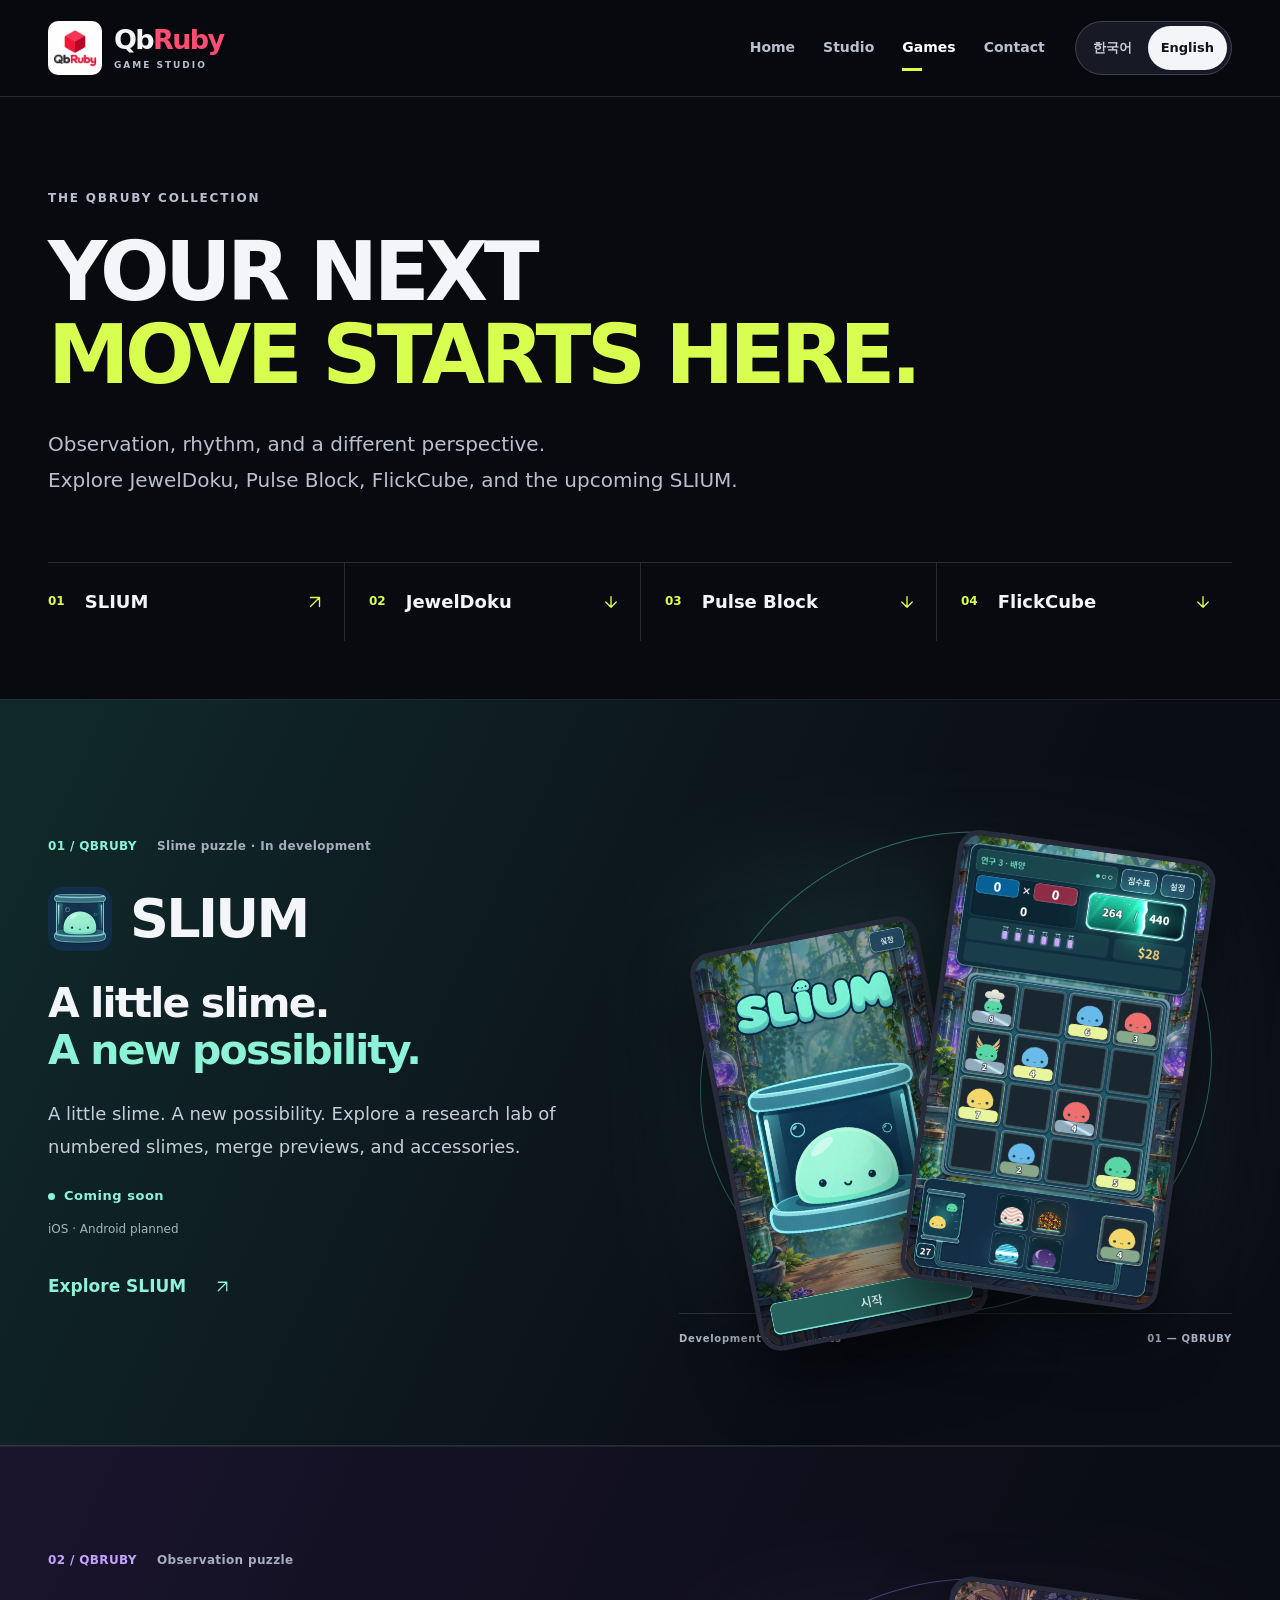
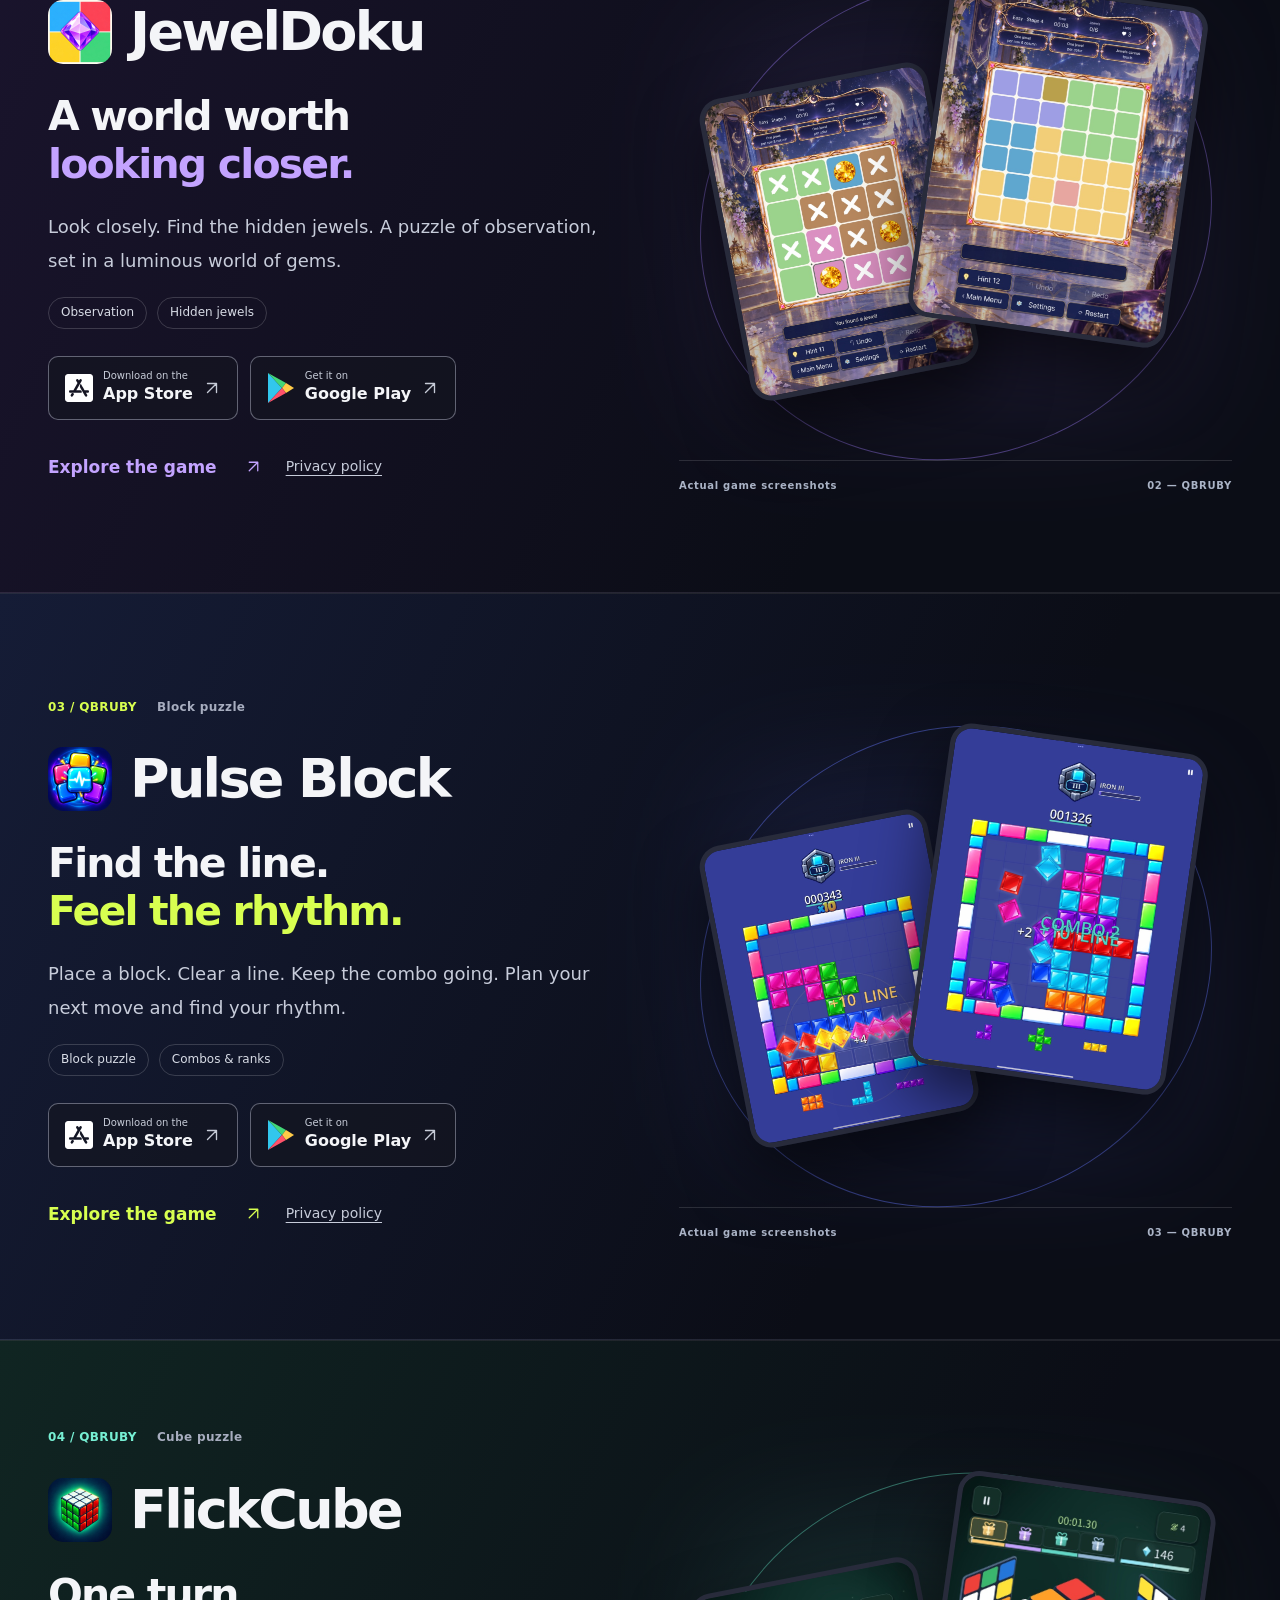
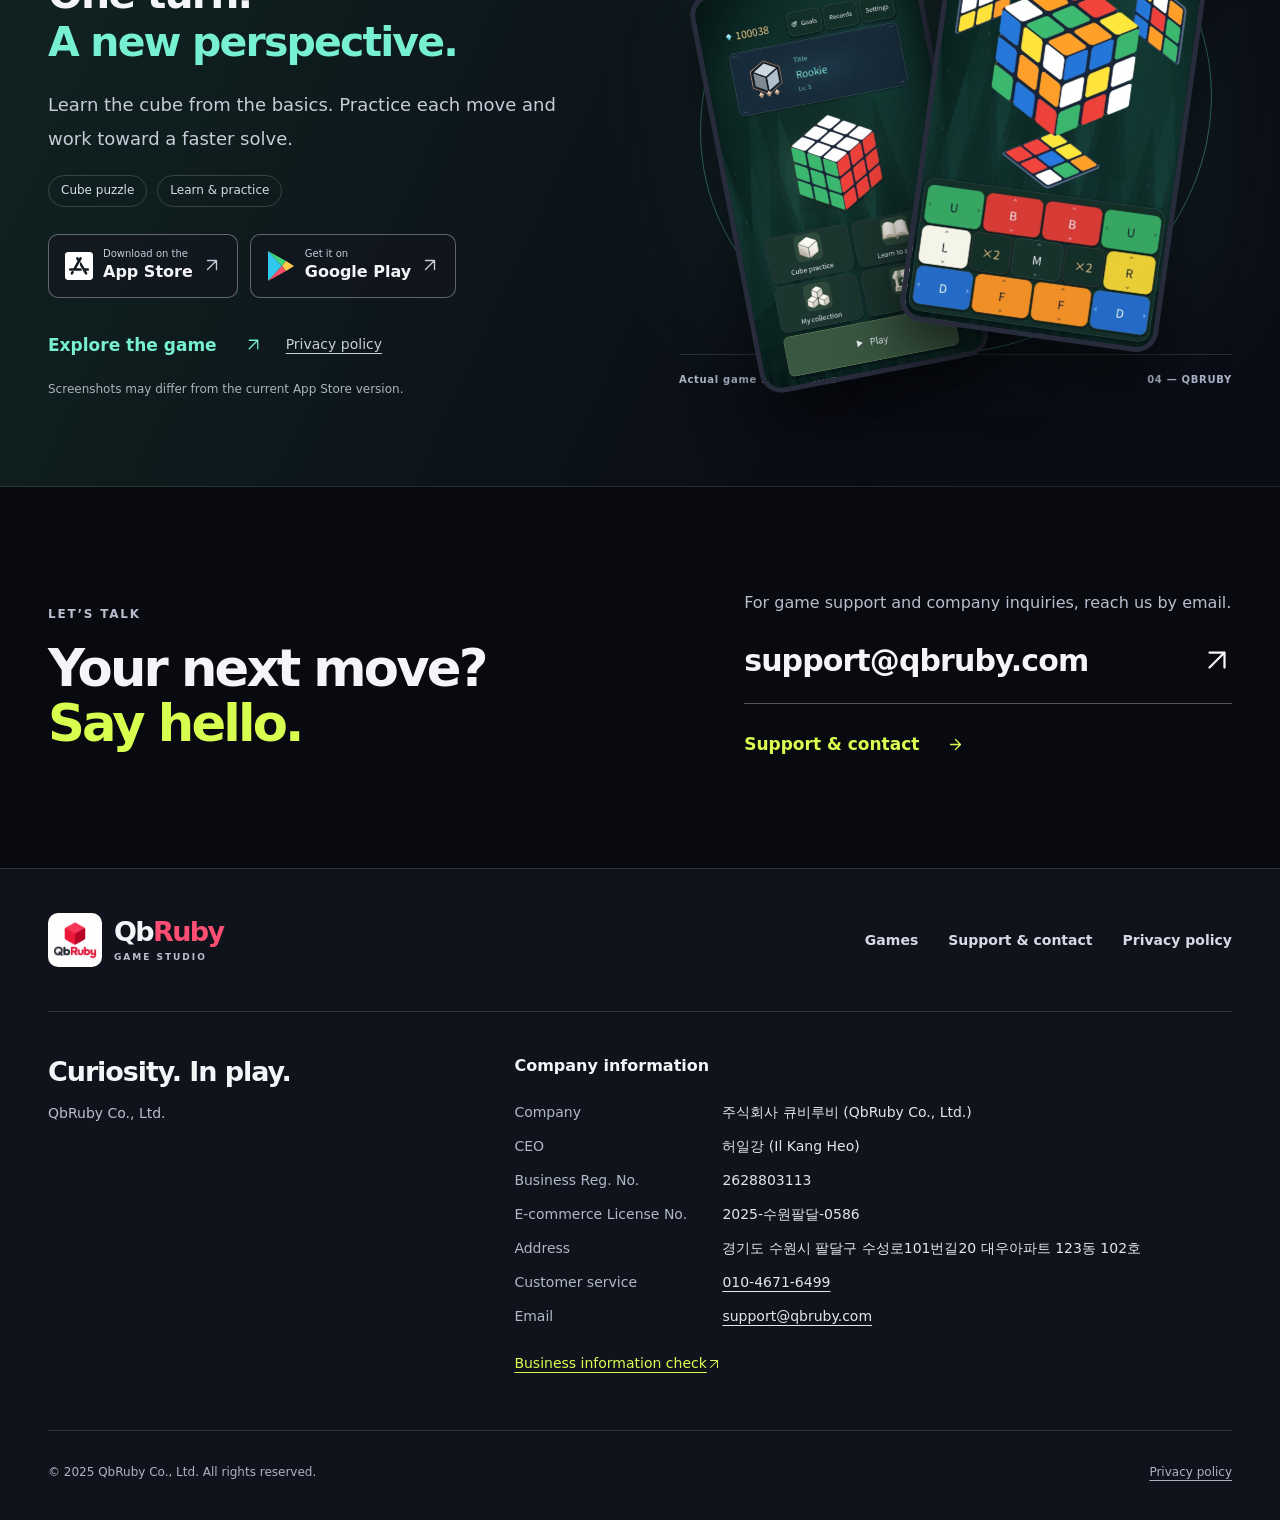
==== commit b11fad43: "게임 소개를 Slium 우선 출시 최신순으로 정렬" ====
--- a/apps.html
+++ b/apps.html
@@ -2,7 +2,13 @@
 <header class="site-header"><div class="header-inner shell"><a class="brand" href="index.html#home" aria-label="QbRuby"><img src="images/web/qbruby-splash.jpeg" width="58" height="58" alt="QbRuby"><span>Qb<span class="ruby">Ruby</span><small>GAME STUDIO</small></span></a>
 <nav class="main-nav" aria-label="Main navigation" data-aria-en="Main navigation" data-aria-ko="주 메뉴"><a data-en="Home" data-ko="홈" href="index.html#home">Home</a><a data-en="Studio" data-ko="스튜디오" href="index.html#about">Studio</a><a data-en="Games" data-ko="게임" href="apps.html" aria-current="page">Games</a><a data-en="Contact" data-ko="문의" href="contact.html">Contact</a></nav>
 <div class="langs" role="group" aria-label="한국어 / English"><button id="ko" type="button" lang="ko" aria-pressed="false">한국어</button><button id="en" type="button" lang="en" aria-pressed="true">English</button></div>
-</div></header><main id="main"><section class="page-hero shell" id="games"><p data-en="THE QBRUBY COLLECTION" data-ko="QbRuby 게임 컬렉션" class="eyebrow">THE QBRUBY COLLECTION</p><h1 data-en="YOUR NEXT&lt;br&gt;&lt;em&gt;MOVE STARTS HERE.&lt;/em&gt;" data-ko="마음이 가는&lt;br&gt;&lt;em&gt;게임을 골라보세요.&lt;/em&gt;" >YOUR NEXT<br><em>MOVE STARTS HERE.</em></h1><p data-en="Observation, rhythm, and a different perspective.&lt;br&gt;Explore JewelDoku, Pulse Block, FlickCube, and the upcoming SLIUM." data-ko="관찰하는 즐거움, 플레이의 리듬, 새로운 시점.&lt;br&gt;JewelDoku, Pulse Block, FlickCube와 출시 예정인 SLIUM을 만나보세요." class="page-lead">Observation, rhythm, and a different perspective.<br>Explore JewelDoku, Pulse Block, FlickCube, and the upcoming SLIUM.</p><nav class="collection-nav collection-nav-four" aria-label="Game collection" data-aria-en="Game collection" data-aria-ko="게임 컬렉션"><a href="#jeweldoku"><span>01</span>JewelDoku<span aria-hidden="true"><svg class="ui-arrow" width="24" height="24" viewBox="0 0 24 24" aria-hidden="true" focusable="false"><path d="M12 5v14m-7-7 7 7 7-7"/></svg></span></a><a href="#pulse-block"><span>02</span>Pulse Block<span aria-hidden="true"><svg class="ui-arrow" width="24" height="24" viewBox="0 0 24 24" aria-hidden="true" focusable="false"><path d="M12 5v14m-7-7 7 7 7-7"/></svg></span></a><a href="#flickcube"><span>03</span>FlickCube<span aria-hidden="true"><svg class="ui-arrow" width="24" height="24" viewBox="0 0 24 24" aria-hidden="true" focusable="false"><path d="M12 5v14m-7-7 7 7 7-7"/></svg></span></a><a href="#slium"><span>04</span>SLIUM<span aria-hidden="true"><svg class="ui-arrow" width="24" height="24" viewBox="0 0 24 24" aria-hidden="true" focusable="false"><path d="M6 18 18 6M6 6h12v12"/></svg></span></a></nav></section><article class="game-chapter jewel" id="jeweldoku"><div class="chapter-inner shell"><div class="chapter-copy"><div class="chapter-kicker"><span>01 / QBRUBY</span><span data-en="Observation puzzle" data-ko="관찰 퍼즐" >Observation puzzle</span></div><div class="game-name"><img src="images/web/jeweldoku_icon_ios1024.jpeg" width="64" height="64" alt="" loading="lazy"><h3>JewelDoku</h3></div><h4 data-en="A world worth&lt;br&gt;&lt;em&gt;looking closer.&lt;/em&gt;" data-ko="자세히 볼수록&lt;br&gt;&lt;em&gt;빛나는 세계.&lt;/em&gt;" class="chapter-line">A world worth<br><em>looking closer.</em></h4><p data-en="Look closely. Find the hidden jewels. A puzzle of observation, set in a luminous world of gems." data-ko="자세히 살펴보고 숨겨진 보석을 찾아보세요. 반짝이는 보석의 세계에서 관찰력을 발휘하는 퍼즐입니다." class="game-description">Look closely. Find the hidden jewels. A puzzle of observation, set in a luminous world of gems.</p><div class="tags"><span data-en="Observation" data-ko="관찰" >Observation</span><span data-en="Hidden jewels" data-ko="숨은 보석" >Hidden jewels</span></div><div class="stores"><a class="store-link" href="https://apps.apple.com/kr/app/jeweldoku-puzzle/id6812622909" target="_blank" rel="noopener noreferrer" aria-label="JewelDoku — App Store" data-aria-en="JewelDoku — App Store, opens in a new tab" data-aria-ko="JewelDoku — App Store, 새 탭에서 열림"><img src="assets/app-store.svg" width="28" height="32" alt=""><span><small data-en="Download on the" data-ko="다운로드" >Download on the</small><b>App Store</b></span><span aria-hidden="true"><svg class="ui-arrow" width="24" height="24" viewBox="0 0 24 24" aria-hidden="true" focusable="false"><path d="M6 18 18 6M6 6h12v12"/></svg></span></a><a class="store-link" href="https://play.google.com/store/apps/details?id=com.qbruby.jeweldoku" target="_blank" rel="noopener noreferrer" aria-label="JewelDoku — Google Play" data-aria-en="JewelDoku — Google Play, opens in a new tab" data-aria-ko="JewelDoku — Google Play, 새 탭에서 열림"><img src="assets/google-play.svg" width="26" height="30" alt=""><span><small data-en="Get it on" data-ko="다운로드" >Get it on</small><b>Google Play</b></span><span aria-hidden="true"><svg class="ui-arrow" width="24" height="24" viewBox="0 0 24 24" aria-hidden="true" focusable="false"><path d="M6 18 18 6M6 6h12v12"/></svg></span></a></div><div class="chapter-links"><a data-en="Explore the game &lt;span aria-hidden=&quot;true&quot;&gt;&lt;svg class=&quot;ui-arrow&quot; width=&quot;24&quot; height=&quot;24&quot; viewBox=&quot;0 0 24 24&quot; aria-hidden=&quot;true&quot; focusable=&quot;false&quot;&gt;&lt;path d=&quot;M6 18 18 6M6 6h12v12&quot;/&gt;&lt;/svg&gt;&lt;/span&gt;" data-ko="게임 자세히 보기 &lt;span aria-hidden=&quot;true&quot;&gt;&lt;svg class=&quot;ui-arrow&quot; width=&quot;24&quot; height=&quot;24&quot; viewBox=&quot;0 0 24 24&quot; aria-hidden=&quot;true&quot; focusable=&quot;false&quot;&gt;&lt;path d=&quot;M6 18 18 6M6 6h12v12&quot;/&gt;&lt;/svg&gt;&lt;/span&gt;" class="text-link" href="jeweldoku.html">Explore the game <span aria-hidden="true"><svg class="ui-arrow" width="24" height="24" viewBox="0 0 24 24" aria-hidden="true" focusable="false"><path d="M6 18 18 6M6 6h12v12"/></svg></span></a><a data-en="Privacy policy" data-ko="개인정보처리방침" class="policy-link" href="privacy/jeweldoku.html" data-policy="privacy/jeweldoku.html">Privacy policy</a></div></div><div class="chapter-art"><span class="art-orbit" aria-hidden="true"></span><a class="shot-link chapter-shot secondary" href="images/originals/JewelDoku3.jpeg" data-gallery="jeweldoku" data-index="2" aria-label="JewelDoku — Jewels found" data-aria-en="JewelDoku — Jewels found, expand screenshot" data-aria-ko="JewelDoku — 보석 발견, 스크린샷 크게 보기"><img src="images/web/JewelDoku3.jpeg" width="824" height="1100" alt="JewelDoku — Jewels found" data-alt-en="JewelDoku — Jewels found" data-alt-ko="JewelDoku — 보석 발견" loading="lazy" decoding="async"></a><a class="shot-link chapter-shot primary" href="images/originals/JewelDoku4.jpeg" data-gallery="jeweldoku" data-index="3" aria-label="JewelDoku — Puzzle regions" data-aria-en="JewelDoku — Puzzle regions, expand screenshot" data-aria-ko="JewelDoku — 퍼즐 영역, 스크린샷 크게 보기"><img src="images/web/JewelDoku4.jpeg" width="824" height="1100" alt="JewelDoku — Puzzle regions" data-alt-en="JewelDoku — Puzzle regions" data-alt-ko="JewelDoku — 퍼즐 영역" loading="lazy" decoding="async"></a><div class="art-caption"><span data-en="Actual game screenshots" data-ko="실제 게임 스크린샷" >Actual game screenshots</span><span>01 — QBRUBY</span></div></div></div></article><article class="game-chapter pulse" id="pulse-block"><div class="chapter-inner shell"><div class="chapter-copy"><div class="chapter-kicker"><span>02 / QBRUBY</span><span data-en="Block puzzle" data-ko="블록 퍼즐" >Block puzzle</span></div><div class="game-name"><img src="images/web/pulse_block_app_icon_1024x1024.jpeg" width="64" height="64" alt="" loading="lazy"><h3>Pulse Block</h3></div><h4 data-en="Find the line.&lt;br&gt;&lt;em&gt;Feel the rhythm.&lt;/em&gt;" data-ko="라인을 완성하고,&lt;br&gt;&lt;em&gt;리듬을 찾으세요.&lt;/em&gt;" class="chapter-line">Find the line.<br><em>Feel the rhythm.</em></h4><p data-en="Place a block. Clear a line. Keep the combo going. Plan your next move and find your rhythm." data-ko="블록을 놓고, 라인을 지우고, 콤보를 이어가세요. 다음 수를 계획하며 나만의 플레이 리듬을 찾아보세요." class="game-description">Place a block. Clear a line. Keep the combo going. Plan your next move and find your rhythm.</p><div class="tags"><span data-en="Block puzzle" data-ko="블록 퍼즐" >Block puzzle</span><span data-en="Combos &amp; ranks" data-ko="콤보와 랭크" >Combos & ranks</span></div><div class="stores"><a class="store-link" href="https://apps.apple.com/kr/app/pulse-block/id6808036622" target="_blank" rel="noopener noreferrer" aria-label="Pulse Block — App Store" data-aria-en="Pulse Block — App Store, opens in a new tab" data-aria-ko="Pulse Block — App Store, 새 탭에서 열림"><img src="assets/app-store.svg" width="28" height="32" alt=""><span><small data-en="Download on the" data-ko="다운로드" >Download on the</small><b>App Store</b></span><span aria-hidden="true"><svg class="ui-arrow" width="24" height="24" viewBox="0 0 24 24" aria-hidden="true" focusable="false"><path d="M6 18 18 6M6 6h12v12"/></svg></span></a><a class="store-link" href="https://play.google.com/store/apps/details?id=com.hik.blockbomb" target="_blank" rel="noopener noreferrer" aria-label="Pulse Block — Google Play" data-aria-en="Pulse Block — Google Play, opens in a new tab" data-aria-ko="Pulse Block — Google Play, 새 탭에서 열림"><img src="assets/google-play.svg" width="26" height="30" alt=""><span><small data-en="Get it on" data-ko="다운로드" >Get it on</small><b>Google Play</b></span><span aria-hidden="true"><svg class="ui-arrow" width="24" height="24" viewBox="0 0 24 24" aria-hidden="true" focusable="false"><path d="M6 18 18 6M6 6h12v12"/></svg></span></a></div><div class="chapter-links"><a data-en="Explore the game &lt;span aria-hidden=&quot;true&quot;&gt;&lt;svg class=&quot;ui-arrow&quot; width=&quot;24&quot; height=&quot;24&quot; viewBox=&quot;0 0 24 24&quot; aria-hidden=&quot;true&quot; focusable=&quot;false&quot;&gt;&lt;path d=&quot;M6 18 18 6M6 6h12v12&quot;/&gt;&lt;/svg&gt;&lt;/span&gt;" data-ko="게임 자세히 보기 &lt;span aria-hidden=&quot;true&quot;&gt;&lt;svg class=&quot;ui-arrow&quot; width=&quot;24&quot; height=&quot;24&quot; viewBox=&quot;0 0 24 24&quot; aria-hidden=&quot;true&quot; focusable=&quot;false&quot;&gt;&lt;path d=&quot;M6 18 18 6M6 6h12v12&quot;/&gt;&lt;/svg&gt;&lt;/span&gt;" class="text-link" href="pulse-block.html">Explore the game <span aria-hidden="true"><svg class="ui-arrow" width="24" height="24" viewBox="0 0 24 24" aria-hidden="true" focusable="false"><path d="M6 18 18 6M6 6h12v12"/></svg></span></a><a data-en="Privacy policy" data-ko="개인정보처리방침" class="policy-link" href="privacy.html" data-policy="privacy.html">Privacy policy</a></div></div><div class="chapter-art"><span class="art-orbit" aria-hidden="true"></span><a class="shot-link chapter-shot secondary" href="images/originals/PulseBlock3.jpeg" data-gallery="pulse-block" data-index="2" aria-label="Pulse Block — Line clear" data-aria-en="Pulse Block — Line clear, expand screenshot" data-aria-ko="Pulse Block — 라인 클리어, 스크린샷 크게 보기"><img src="images/web/PulseBlock3.jpeg" width="824" height="1100" alt="Pulse Block — Line clear" data-alt-en="Pulse Block — Line clear" data-alt-ko="Pulse Block — 라인 클리어" loading="lazy" decoding="async"></a><a class="shot-link chapter-shot primary" href="images/originals/PulseBlock4.jpeg" data-gallery="pulse-block" data-index="3" aria-label="Pulse Block — Combo" data-aria-en="Pulse Block — Combo, expand screenshot" data-aria-ko="Pulse Block — 콤보, 스크린샷 크게 보기"><img src="images/web/PulseBlock4.jpeg" width="824" height="1100" alt="Pulse Block — Combo" data-alt-en="Pulse Block — Combo" data-alt-ko="Pulse Block — 콤보" loading="lazy" decoding="async"></a><div class="art-caption"><span data-en="Actual game screenshots" data-ko="실제 게임 스크린샷" >Actual game screenshots</span><span>02 — QBRUBY</span></div></div></div></article><article class="game-chapter flick" id="flickcube"><span id="cube-project" class="anchor-marker"></span><div class="chapter-inner shell"><div class="chapter-copy"><div class="chapter-kicker"><span>03 / QBRUBY</span><span data-en="Cube puzzle" data-ko="큐브 퍼즐" >Cube puzzle</span></div><div class="game-name"><img src="images/web/flickcube.jpeg" width="64" height="64" alt="" loading="lazy"><h3>FlickCube</h3></div><h4 data-en="One turn.&lt;br&gt;&lt;em&gt;A new perspective.&lt;/em&gt;" data-ko="한 번의 움직임,&lt;br&gt;&lt;em&gt;새로운 시점.&lt;/em&gt;" class="chapter-line">One turn.<br><em>A new perspective.</em></h4><p data-en="Learn the cube from the basics. Practice each move and work toward a faster solve." data-ko="큐브의 기초부터 차근차근 배워보세요. 움직임을 연습하며 더 빠른 완성에 도전하는 큐브 퍼즐입니다." class="game-description">Learn the cube from the basics. Practice each move and work toward a faster solve.</p><div class="tags"><span data-en="Cube puzzle" data-ko="큐브 퍼즐" >Cube puzzle</span><span data-en="Learn &amp; practice" data-ko="배우고 연습하기" >Learn & practice</span></div><div class="stores"><a class="store-link" href="https://apps.apple.com/kr/app/flickcube-by-qbruby/id6756644246" target="_blank" rel="noopener noreferrer" aria-label="FlickCube — App Store" data-aria-en="FlickCube — App Store, opens in a new tab" data-aria-ko="FlickCube — App Store, 새 탭에서 열림"><img src="assets/app-store.svg" width="28" height="32" alt=""><span><small data-en="Download on the" data-ko="다운로드" >Download on the</small><b>App Store</b></span><span aria-hidden="true"><svg class="ui-arrow" width="24" height="24" viewBox="0 0 24 24" aria-hidden="true" focusable="false"><path d="M6 18 18 6M6 6h12v12"/></svg></span></a><a class="store-link" href="https://play.google.com/store/apps/details?id=com.qbruby.flickcube" target="_blank" rel="noopener noreferrer" aria-label="FlickCube — Google Play" data-aria-en="FlickCube — Google Play, opens in a new tab" data-aria-ko="FlickCube — Google Play, 새 탭에서 열림"><img src="assets/google-play.svg" width="26" height="30" alt=""><span><small data-en="Get it on" data-ko="다운로드" >Get it on</small><b>Google Play</b></span><span aria-hidden="true"><svg class="ui-arrow" width="24" height="24" viewBox="0 0 24 24" aria-hidden="true" focusable="false"><path d="M6 18 18 6M6 6h12v12"/></svg></span></a></div><div class="chapter-links"><a data-en="Explore the game &lt;span aria-hidden=&quot;true&quot;&gt;&lt;svg class=&quot;ui-arrow&quot; width=&quot;24&quot; height=&quot;24&quot; viewBox=&quot;0 0 24 24&quot; aria-hidden=&quot;true&quot; focusable=&quot;false&quot;&gt;&lt;path d=&quot;M6 18 18 6M6 6h12v12&quot;/&gt;&lt;/svg&gt;&lt;/span&gt;" data-ko="게임 자세히 보기 &lt;span aria-hidden=&quot;true&quot;&gt;&lt;svg class=&quot;ui-arrow&quot; width=&quot;24&quot; height=&quot;24&quot; viewBox=&quot;0 0 24 24&quot; aria-hidden=&quot;true&quot; focusable=&quot;false&quot;&gt;&lt;path d=&quot;M6 18 18 6M6 6h12v12&quot;/&gt;&lt;/svg&gt;&lt;/span&gt;" class="text-link" href="flickcube.html">Explore the game <span aria-hidden="true"><svg class="ui-arrow" width="24" height="24" viewBox="0 0 24 24" aria-hidden="true" focusable="false"><path d="M6 18 18 6M6 6h12v12"/></svg></span></a><a data-en="Privacy policy" data-ko="개인정보처리방침" class="policy-link" href="privacy/flickcube.html" data-policy="privacy/flickcube.html">Privacy policy</a></div><p data-en="Screenshots may differ from the current App Store version." data-ko="스크린샷과 현재 App Store 버전의 화면은 다를 수 있습니다." class="version-note">Screenshots may differ from the current App Store version.</p></div><div class="chapter-art"><span class="art-orbit" aria-hidden="true"></span><a class="shot-link chapter-shot secondary" href="images/originals/cube_01-main-menu.jpeg" data-gallery="flickcube" data-index="0" aria-label="FlickCube — Main menu" data-aria-en="FlickCube — Main menu, expand screenshot" data-aria-ko="FlickCube — 메인 메뉴, 스크린샷 크게 보기"><img src="images/web/cube_01-main-menu.jpeg" width="618" height="1100" alt="FlickCube — Main menu" data-alt-en="FlickCube — Main menu" data-alt-ko="FlickCube — 메인 메뉴" loading="lazy" decoding="async"></a><a class="shot-link chapter-shot primary" href="images/originals/cube_02-cube-play.jpeg" data-gallery="flickcube" data-index="1" aria-label="FlickCube — Cube play" data-aria-en="FlickCube — Cube play, expand screenshot" data-aria-ko="FlickCube — 큐브 플레이, 스크린샷 크게 보기"><img src="images/web/cube_02-cube-play.jpeg" width="618" height="1100" alt="FlickCube — Cube play" data-alt-en="FlickCube — Cube play" data-alt-ko="FlickCube — 큐브 플레이" loading="lazy" decoding="async"></a><div class="art-caption"><span data-en="Actual game screenshots" data-ko="실제 게임 스크린샷" >Actual game screenshots</span><span>03 — QBRUBY</span></div></div></div></article><article class="game-chapter slium" id="slium"><div class="chapter-inner shell"><div class="chapter-copy"><div class="chapter-kicker"><span>04 / QBRUBY</span><span data-en="Slime puzzle · In development" data-ko="슬라임 퍼즐 · 개발 중" >Slime puzzle · In development</span></div><div class="game-name"><img src="images/web/slium/slium-icon.png" width="64" height="64" alt="" loading="lazy"><h3>SLIUM</h3></div><h4 data-en="A little slime.&lt;br&gt;&lt;em&gt;A new possibility.&lt;/em&gt;" data-ko="작은 슬라임,&lt;br&gt;&lt;em&gt;새로운 가능성.&lt;/em&gt;" class="chapter-line">A little slime.<br><em>A new possibility.</em></h4><p data-en="A little slime. A new possibility. Explore a research lab of numbered slimes, merge previews, and accessories." data-ko="작은 슬라임, 새로운 가능성. 숫자를 가진 슬라임과 합성 미리보기, 액세서리가 있는 연구실을 만나보세요." class="game-description">A little slime. A new possibility. Explore a research lab of numbered slimes, merge previews, and accessories.</p><p data-en="Coming soon" data-ko="출시 예정" class="slium-status">Coming soon</p><p data-en="iOS · Android planned" data-ko="iOS · Android 출시 예정" class="version-note">iOS · Android planned</p><div class="chapter-links"><a data-en="Explore SLIUM &lt;svg class=&quot;ui-arrow&quot; width=&quot;24&quot; height=&quot;24&quot; viewBox=&quot;0 0 24 24&quot; aria-hidden=&quot;true&quot; focusable=&quot;false&quot;&gt;&lt;path d=&quot;M6 18 18 6M6 6h12v12&quot;/&gt;&lt;/svg&gt;" data-ko="SLIUM 자세히 보기 &lt;svg class=&quot;ui-arrow&quot; width=&quot;24&quot; height=&quot;24&quot; viewBox=&quot;0 0 24 24&quot; aria-hidden=&quot;true&quot; focusable=&quot;false&quot;&gt;&lt;path d=&quot;M6 18 18 6M6 6h12v12&quot;/&gt;&lt;/svg&gt;" class="text-link slium-detail-link" href="slium.html">Explore SLIUM <svg class="ui-arrow" width="24" height="24" viewBox="0 0 24 24" aria-hidden="true" focusable="false"><path d="M6 18 18 6M6 6h12v12"/></svg></a></div></div><div class="chapter-art"><span class="art-orbit" aria-hidden="true"></span><a class="shot-link chapter-shot secondary" href="images/originals/slium/01-main-menu.png" data-gallery="slium" data-index="0" aria-label="SLIUM — Main menu" data-aria-en="SLIUM — Main menu, expand screenshot" data-aria-ko="SLIUM — 메인 메뉴, 스크린샷 크게 보기"><img src="images/web/slium/01-main-menu.jpg" width="720" height="1280" alt="SLIUM — Main menu" data-alt-en="SLIUM — Main menu" data-alt-ko="SLIUM — 메인 메뉴" loading="lazy" decoding="async"></a><a class="shot-link chapter-shot primary" href="images/originals/slium/02-gameplay.png" data-gallery="slium" data-index="1" aria-label="SLIUM — Slime board" data-aria-en="SLIUM — Slime board, expand screenshot" data-aria-ko="SLIUM — 슬라임 보드, 스크린샷 크게 보기"><img src="images/web/slium/02-gameplay.jpg" width="720" height="1280" alt="SLIUM — Slime board" data-alt-en="SLIUM — Slime board" data-alt-ko="SLIUM — 슬라임 보드" loading="lazy" decoding="async"></a><div class="art-caption"><span data-en="Development screenshots" data-ko="개발 중인 게임 화면" >Development screenshots</span><span>04 — QBRUBY</span></div></div></div></article><section class="contact-band shell" id="contact"><div><p data-en="LET’S TALK" data-ko="큐비루비에 문의하기" class="eyebrow">LET’S TALK</p><h2 data-en="Your next move?&lt;br&gt;&lt;em&gt;Say hello.&lt;/em&gt;" data-ko="궁금한 점이 있다면,&lt;br&gt;&lt;em&gt;이야기해 주세요.&lt;/em&gt;" >Your next move?<br><em>Say hello.</em></h2></div><div><p data-en="For game support and company inquiries, reach us by email." data-ko="게임 이용 문의와 회사 관련 문의는 이메일로 보내 주세요." >For game support and company inquiries, reach us by email.</p><a class="contact-email" href="mailto:support@qbruby.com">support@qbruby.com <span aria-hidden="true"><svg class="ui-arrow" width="24" height="24" viewBox="0 0 24 24" aria-hidden="true" focusable="false"><path d="M6 18 18 6M6 6h12v12"/></svg></span></a><a data-en="Support &amp; contact &lt;svg class=&quot;ui-arrow&quot; width=&quot;24&quot; height=&quot;24&quot; viewBox=&quot;0 0 24 24&quot; aria-hidden=&quot;true&quot; focusable=&quot;false&quot;&gt;&lt;path d=&quot;M5 12h14m-7-7 7 7-7 7&quot;/&gt;&lt;/svg&gt;" data-ko="고객지원 · 문의 &lt;svg class=&quot;ui-arrow&quot; width=&quot;24&quot; height=&quot;24&quot; viewBox=&quot;0 0 24 24&quot; aria-hidden=&quot;true&quot; focusable=&quot;false&quot;&gt;&lt;path d=&quot;M5 12h14m-7-7 7 7-7 7&quot;/&gt;&lt;/svg&gt;" href="contact.html" class="text-link">Support & contact <svg class="ui-arrow" width="24" height="24" viewBox="0 0 24 24" aria-hidden="true" focusable="false"><path d="M5 12h14m-7-7 7 7-7 7"/></svg></a></div></section></main><footer class="site-footer"><div class="shell">
+</div></header><main id="main"><section class="page-hero shell" id="games"><p data-en="THE QBRUBY COLLECTION" data-ko="QbRuby 게임 컬렉션" class="eyebrow">THE QBRUBY COLLECTION</p><h1 data-en="YOUR NEXT&lt;br&gt;&lt;em&gt;MOVE STARTS HERE.&lt;/em&gt;" data-ko="마음이 가는&lt;br&gt;&lt;em&gt;게임을 골라보세요.&lt;/em&gt;" >YOUR NEXT<br><em>MOVE STARTS HERE.</em></h1><p data-en="Observation, rhythm, and a different perspective.&lt;br&gt;Explore JewelDoku, Pulse Block, FlickCube, and the upcoming SLIUM." data-ko="관찰하는 즐거움, 플레이의 리듬, 새로운 시점.&lt;br&gt;JewelDoku, Pulse Block, FlickCube와 출시 예정인 SLIUM을 만나보세요." class="page-lead">Observation, rhythm, and a different perspective.<br>Explore JewelDoku, Pulse Block, FlickCube, and the upcoming SLIUM.</p><nav class="collection-nav collection-nav-four" aria-label="Game collection" data-aria-en="Game collection" data-aria-ko="게임 컬렉션"><a href="#slium"><span>01</span>SLIUM<span aria-hidden="true"><svg class="ui-arrow" width="24" height="24" viewBox="0 0 24 24" aria-hidden="true" focusable="false"><path d="M6 18 18 6M6 6h12v12"/></svg></span></a>
+<a href="#jeweldoku"><span>02</span>JewelDoku<span aria-hidden="true"><svg class="ui-arrow" width="24" height="24" viewBox="0 0 24 24" aria-hidden="true" focusable="false"><path d="M12 5v14m-7-7 7 7 7-7"/></svg></span></a>
+<a href="#pulse-block"><span>03</span>Pulse Block<span aria-hidden="true"><svg class="ui-arrow" width="24" height="24" viewBox="0 0 24 24" aria-hidden="true" focusable="false"><path d="M12 5v14m-7-7 7 7 7-7"/></svg></span></a>
+<a href="#flickcube"><span>04</span>FlickCube<span aria-hidden="true"><svg class="ui-arrow" width="24" height="24" viewBox="0 0 24 24" aria-hidden="true" focusable="false"><path d="M12 5v14m-7-7 7 7 7-7"/></svg></span></a></nav></section><article class="game-chapter slium" id="slium"><div class="chapter-inner shell"><div class="chapter-copy"><div class="chapter-kicker"><span>01 / QBRUBY</span><span data-en="Slime puzzle · In development" data-ko="슬라임 퍼즐 · 개발 중" >Slime puzzle · In development</span></div><div class="game-name"><img src="images/web/slium/slium-icon.png" width="64" height="64" alt="" loading="lazy"><h3>SLIUM</h3></div><h4 data-en="A little slime.&lt;br&gt;&lt;em&gt;A new possibility.&lt;/em&gt;" data-ko="작은 슬라임,&lt;br&gt;&lt;em&gt;새로운 가능성.&lt;/em&gt;" class="chapter-line">A little slime.<br><em>A new possibility.</em></h4><p data-en="A little slime. A new possibility. Explore a research lab of numbered slimes, merge previews, and accessories." data-ko="작은 슬라임, 새로운 가능성. 숫자를 가진 슬라임과 합성 미리보기, 액세서리가 있는 연구실을 만나보세요." class="game-description">A little slime. A new possibility. Explore a research lab of numbered slimes, merge previews, and accessories.</p><p data-en="Coming soon" data-ko="출시 예정" class="slium-status">Coming soon</p><p data-en="iOS · Android planned" data-ko="iOS · Android 출시 예정" class="version-note">iOS · Android planned</p><div class="chapter-links"><a data-en="Explore SLIUM &lt;svg class=&quot;ui-arrow&quot; width=&quot;24&quot; height=&quot;24&quot; viewBox=&quot;0 0 24 24&quot; aria-hidden=&quot;true&quot; focusable=&quot;false&quot;&gt;&lt;path d=&quot;M6 18 18 6M6 6h12v12&quot;/&gt;&lt;/svg&gt;" data-ko="SLIUM 자세히 보기 &lt;svg class=&quot;ui-arrow&quot; width=&quot;24&quot; height=&quot;24&quot; viewBox=&quot;0 0 24 24&quot; aria-hidden=&quot;true&quot; focusable=&quot;false&quot;&gt;&lt;path d=&quot;M6 18 18 6M6 6h12v12&quot;/&gt;&lt;/svg&gt;" class="text-link slium-detail-link" href="slium.html">Explore SLIUM <svg class="ui-arrow" width="24" height="24" viewBox="0 0 24 24" aria-hidden="true" focusable="false"><path d="M6 18 18 6M6 6h12v12"/></svg></a></div></div><div class="chapter-art"><span class="art-orbit" aria-hidden="true"></span><a class="shot-link chapter-shot secondary" href="images/originals/slium/01-main-menu.png" data-gallery="slium" data-index="0" aria-label="SLIUM — Main menu" data-aria-en="SLIUM — Main menu, expand screenshot" data-aria-ko="SLIUM — 메인 메뉴, 스크린샷 크게 보기"><img src="images/web/slium/01-main-menu.jpg" width="720" height="1280" alt="SLIUM — Main menu" data-alt-en="SLIUM — Main menu" data-alt-ko="SLIUM — 메인 메뉴" loading="lazy" decoding="async"></a><a class="shot-link chapter-shot primary" href="images/originals/slium/02-gameplay.png" data-gallery="slium" data-index="1" aria-label="SLIUM — Slime board" data-aria-en="SLIUM — Slime board, expand screenshot" data-aria-ko="SLIUM — 슬라임 보드, 스크린샷 크게 보기"><img src="images/web/slium/02-gameplay.jpg" width="720" height="1280" alt="SLIUM — Slime board" data-alt-en="SLIUM — Slime board" data-alt-ko="SLIUM — 슬라임 보드" loading="lazy" decoding="async"></a><div class="art-caption"><span data-en="Development screenshots" data-ko="개발 중인 게임 화면" >Development screenshots</span><span>01 — QBRUBY</span></div></div></div></article>
+<article class="game-chapter jewel" id="jeweldoku"><div class="chapter-inner shell"><div class="chapter-copy"><div class="chapter-kicker"><span>02 / QBRUBY</span><span data-en="Observation puzzle" data-ko="관찰 퍼즐" >Observation puzzle</span></div><div class="game-name"><img src="images/web/jeweldoku_icon_ios1024.jpeg" width="64" height="64" alt="" loading="lazy"><h3>JewelDoku</h3></div><h4 data-en="A world worth&lt;br&gt;&lt;em&gt;looking closer.&lt;/em&gt;" data-ko="자세히 볼수록&lt;br&gt;&lt;em&gt;빛나는 세계.&lt;/em&gt;" class="chapter-line">A world worth<br><em>looking closer.</em></h4><p data-en="Look closely. Find the hidden jewels. A puzzle of observation, set in a luminous world of gems." data-ko="자세히 살펴보고 숨겨진 보석을 찾아보세요. 반짝이는 보석의 세계에서 관찰력을 발휘하는 퍼즐입니다." class="game-description">Look closely. Find the hidden jewels. A puzzle of observation, set in a luminous world of gems.</p><div class="tags"><span data-en="Observation" data-ko="관찰" >Observation</span><span data-en="Hidden jewels" data-ko="숨은 보석" >Hidden jewels</span></div><div class="stores"><a class="store-link" href="https://apps.apple.com/kr/app/jeweldoku-puzzle/id6812622909" target="_blank" rel="noopener noreferrer" aria-label="JewelDoku — App Store" data-aria-en="JewelDoku — App Store, opens in a new tab" data-aria-ko="JewelDoku — App Store, 새 탭에서 열림"><img src="assets/app-store.svg" width="28" height="32" alt=""><span><small data-en="Download on the" data-ko="다운로드" >Download on the</small><b>App Store</b></span><span aria-hidden="true"><svg class="ui-arrow" width="24" height="24" viewBox="0 0 24 24" aria-hidden="true" focusable="false"><path d="M6 18 18 6M6 6h12v12"/></svg></span></a><a class="store-link" href="https://play.google.com/store/apps/details?id=com.qbruby.jeweldoku" target="_blank" rel="noopener noreferrer" aria-label="JewelDoku — Google Play" data-aria-en="JewelDoku — Google Play, opens in a new tab" data-aria-ko="JewelDoku — Google Play, 새 탭에서 열림"><img src="assets/google-play.svg" width="26" height="30" alt=""><span><small data-en="Get it on" data-ko="다운로드" >Get it on</small><b>Google Play</b></span><span aria-hidden="true"><svg class="ui-arrow" width="24" height="24" viewBox="0 0 24 24" aria-hidden="true" focusable="false"><path d="M6 18 18 6M6 6h12v12"/></svg></span></a></div><div class="chapter-links"><a data-en="Explore the game &lt;span aria-hidden=&quot;true&quot;&gt;&lt;svg class=&quot;ui-arrow&quot; width=&quot;24&quot; height=&quot;24&quot; viewBox=&quot;0 0 24 24&quot; aria-hidden=&quot;true&quot; focusable=&quot;false&quot;&gt;&lt;path d=&quot;M6 18 18 6M6 6h12v12&quot;/&gt;&lt;/svg&gt;&lt;/span&gt;" data-ko="게임 자세히 보기 &lt;span aria-hidden=&quot;true&quot;&gt;&lt;svg class=&quot;ui-arrow&quot; width=&quot;24&quot; height=&quot;24&quot; viewBox=&quot;0 0 24 24&quot; aria-hidden=&quot;true&quot; focusable=&quot;false&quot;&gt;&lt;path d=&quot;M6 18 18 6M6 6h12v12&quot;/&gt;&lt;/svg&gt;&lt;/span&gt;" class="text-link" href="jeweldoku.html">Explore the game <span aria-hidden="true"><svg class="ui-arrow" width="24" height="24" viewBox="0 0 24 24" aria-hidden="true" focusable="false"><path d="M6 18 18 6M6 6h12v12"/></svg></span></a><a data-en="Privacy policy" data-ko="개인정보처리방침" class="policy-link" href="privacy/jeweldoku.html" data-policy="privacy/jeweldoku.html">Privacy policy</a></div></div><div class="chapter-art"><span class="art-orbit" aria-hidden="true"></span><a class="shot-link chapter-shot secondary" href="images/originals/JewelDoku3.jpeg" data-gallery="jeweldoku" data-index="2" aria-label="JewelDoku — Jewels found" data-aria-en="JewelDoku — Jewels found, expand screenshot" data-aria-ko="JewelDoku — 보석 발견, 스크린샷 크게 보기"><img src="images/web/JewelDoku3.jpeg" width="824" height="1100" alt="JewelDoku — Jewels found" data-alt-en="JewelDoku — Jewels found" data-alt-ko="JewelDoku — 보석 발견" loading="lazy" decoding="async"></a><a class="shot-link chapter-shot primary" href="images/originals/JewelDoku4.jpeg" data-gallery="jeweldoku" data-index="3" aria-label="JewelDoku — Puzzle regions" data-aria-en="JewelDoku — Puzzle regions, expand screenshot" data-aria-ko="JewelDoku — 퍼즐 영역, 스크린샷 크게 보기"><img src="images/web/JewelDoku4.jpeg" width="824" height="1100" alt="JewelDoku — Puzzle regions" data-alt-en="JewelDoku — Puzzle regions" data-alt-ko="JewelDoku — 퍼즐 영역" loading="lazy" decoding="async"></a><div class="art-caption"><span data-en="Actual game screenshots" data-ko="실제 게임 스크린샷" >Actual game screenshots</span><span>02 — QBRUBY</span></div></div></div></article>
+<article class="game-chapter pulse" id="pulse-block"><div class="chapter-inner shell"><div class="chapter-copy"><div class="chapter-kicker"><span>03 / QBRUBY</span><span data-en="Block puzzle" data-ko="블록 퍼즐" >Block puzzle</span></div><div class="game-name"><img src="images/web/pulse_block_app_icon_1024x1024.jpeg" width="64" height="64" alt="" loading="lazy"><h3>Pulse Block</h3></div><h4 data-en="Find the line.&lt;br&gt;&lt;em&gt;Feel the rhythm.&lt;/em&gt;" data-ko="라인을 완성하고,&lt;br&gt;&lt;em&gt;리듬을 찾으세요.&lt;/em&gt;" class="chapter-line">Find the line.<br><em>Feel the rhythm.</em></h4><p data-en="Place a block. Clear a line. Keep the combo going. Plan your next move and find your rhythm." data-ko="블록을 놓고, 라인을 지우고, 콤보를 이어가세요. 다음 수를 계획하며 나만의 플레이 리듬을 찾아보세요." class="game-description">Place a block. Clear a line. Keep the combo going. Plan your next move and find your rhythm.</p><div class="tags"><span data-en="Block puzzle" data-ko="블록 퍼즐" >Block puzzle</span><span data-en="Combos &amp; ranks" data-ko="콤보와 랭크" >Combos & ranks</span></div><div class="stores"><a class="store-link" href="https://apps.apple.com/kr/app/pulse-block/id6808036622" target="_blank" rel="noopener noreferrer" aria-label="Pulse Block — App Store" data-aria-en="Pulse Block — App Store, opens in a new tab" data-aria-ko="Pulse Block — App Store, 새 탭에서 열림"><img src="assets/app-store.svg" width="28" height="32" alt=""><span><small data-en="Download on the" data-ko="다운로드" >Download on the</small><b>App Store</b></span><span aria-hidden="true"><svg class="ui-arrow" width="24" height="24" viewBox="0 0 24 24" aria-hidden="true" focusable="false"><path d="M6 18 18 6M6 6h12v12"/></svg></span></a><a class="store-link" href="https://play.google.com/store/apps/details?id=com.hik.blockbomb" target="_blank" rel="noopener noreferrer" aria-label="Pulse Block — Google Play" data-aria-en="Pulse Block — Google Play, opens in a new tab" data-aria-ko="Pulse Block — Google Play, 새 탭에서 열림"><img src="assets/google-play.svg" width="26" height="30" alt=""><span><small data-en="Get it on" data-ko="다운로드" >Get it on</small><b>Google Play</b></span><span aria-hidden="true"><svg class="ui-arrow" width="24" height="24" viewBox="0 0 24 24" aria-hidden="true" focusable="false"><path d="M6 18 18 6M6 6h12v12"/></svg></span></a></div><div class="chapter-links"><a data-en="Explore the game &lt;span aria-hidden=&quot;true&quot;&gt;&lt;svg class=&quot;ui-arrow&quot; width=&quot;24&quot; height=&quot;24&quot; viewBox=&quot;0 0 24 24&quot; aria-hidden=&quot;true&quot; focusable=&quot;false&quot;&gt;&lt;path d=&quot;M6 18 18 6M6 6h12v12&quot;/&gt;&lt;/svg&gt;&lt;/span&gt;" data-ko="게임 자세히 보기 &lt;span aria-hidden=&quot;true&quot;&gt;&lt;svg class=&quot;ui-arrow&quot; width=&quot;24&quot; height=&quot;24&quot; viewBox=&quot;0 0 24 24&quot; aria-hidden=&quot;true&quot; focusable=&quot;false&quot;&gt;&lt;path d=&quot;M6 18 18 6M6 6h12v12&quot;/&gt;&lt;/svg&gt;&lt;/span&gt;" class="text-link" href="pulse-block.html">Explore the game <span aria-hidden="true"><svg class="ui-arrow" width="24" height="24" viewBox="0 0 24 24" aria-hidden="true" focusable="false"><path d="M6 18 18 6M6 6h12v12"/></svg></span></a><a data-en="Privacy policy" data-ko="개인정보처리방침" class="policy-link" href="privacy.html" data-policy="privacy.html">Privacy policy</a></div></div><div class="chapter-art"><span class="art-orbit" aria-hidden="true"></span><a class="shot-link chapter-shot secondary" href="images/originals/PulseBlock3.jpeg" data-gallery="pulse-block" data-index="2" aria-label="Pulse Block — Line clear" data-aria-en="Pulse Block — Line clear, expand screenshot" data-aria-ko="Pulse Block — 라인 클리어, 스크린샷 크게 보기"><img src="images/web/PulseBlock3.jpeg" width="824" height="1100" alt="Pulse Block — Line clear" data-alt-en="Pulse Block — Line clear" data-alt-ko="Pulse Block — 라인 클리어" loading="lazy" decoding="async"></a><a class="shot-link chapter-shot primary" href="images/originals/PulseBlock4.jpeg" data-gallery="pulse-block" data-index="3" aria-label="Pulse Block — Combo" data-aria-en="Pulse Block — Combo, expand screenshot" data-aria-ko="Pulse Block — 콤보, 스크린샷 크게 보기"><img src="images/web/PulseBlock4.jpeg" width="824" height="1100" alt="Pulse Block — Combo" data-alt-en="Pulse Block — Combo" data-alt-ko="Pulse Block — 콤보" loading="lazy" decoding="async"></a><div class="art-caption"><span data-en="Actual game screenshots" data-ko="실제 게임 스크린샷" >Actual game screenshots</span><span>03 — QBRUBY</span></div></div></div></article>
+<article class="game-chapter flick" id="flickcube"><span id="cube-project" class="anchor-marker"></span><div class="chapter-inner shell"><div class="chapter-copy"><div class="chapter-kicker"><span>04 / QBRUBY</span><span data-en="Cube puzzle" data-ko="큐브 퍼즐" >Cube puzzle</span></div><div class="game-name"><img src="images/web/flickcube.jpeg" width="64" height="64" alt="" loading="lazy"><h3>FlickCube</h3></div><h4 data-en="One turn.&lt;br&gt;&lt;em&gt;A new perspective.&lt;/em&gt;" data-ko="한 번의 움직임,&lt;br&gt;&lt;em&gt;새로운 시점.&lt;/em&gt;" class="chapter-line">One turn.<br><em>A new perspective.</em></h4><p data-en="Learn the cube from the basics. Practice each move and work toward a faster solve." data-ko="큐브의 기초부터 차근차근 배워보세요. 움직임을 연습하며 더 빠른 완성에 도전하는 큐브 퍼즐입니다." class="game-description">Learn the cube from the basics. Practice each move and work toward a faster solve.</p><div class="tags"><span data-en="Cube puzzle" data-ko="큐브 퍼즐" >Cube puzzle</span><span data-en="Learn &amp; practice" data-ko="배우고 연습하기" >Learn & practice</span></div><div class="stores"><a class="store-link" href="https://apps.apple.com/kr/app/flickcube-by-qbruby/id6756644246" target="_blank" rel="noopener noreferrer" aria-label="FlickCube — App Store" data-aria-en="FlickCube — App Store, opens in a new tab" data-aria-ko="FlickCube — App Store, 새 탭에서 열림"><img src="assets/app-store.svg" width="28" height="32" alt=""><span><small data-en="Download on the" data-ko="다운로드" >Download on the</small><b>App Store</b></span><span aria-hidden="true"><svg class="ui-arrow" width="24" height="24" viewBox="0 0 24 24" aria-hidden="true" focusable="false"><path d="M6 18 18 6M6 6h12v12"/></svg></span></a><a class="store-link" href="https://play.google.com/store/apps/details?id=com.qbruby.flickcube" target="_blank" rel="noopener noreferrer" aria-label="FlickCube — Google Play" data-aria-en="FlickCube — Google Play, opens in a new tab" data-aria-ko="FlickCube — Google Play, 새 탭에서 열림"><img src="assets/google-play.svg" width="26" height="30" alt=""><span><small data-en="Get it on" data-ko="다운로드" >Get it on</small><b>Google Play</b></span><span aria-hidden="true"><svg class="ui-arrow" width="24" height="24" viewBox="0 0 24 24" aria-hidden="true" focusable="false"><path d="M6 18 18 6M6 6h12v12"/></svg></span></a></div><div class="chapter-links"><a data-en="Explore the game &lt;span aria-hidden=&quot;true&quot;&gt;&lt;svg class=&quot;ui-arrow&quot; width=&quot;24&quot; height=&quot;24&quot; viewBox=&quot;0 0 24 24&quot; aria-hidden=&quot;true&quot; focusable=&quot;false&quot;&gt;&lt;path d=&quot;M6 18 18 6M6 6h12v12&quot;/&gt;&lt;/svg&gt;&lt;/span&gt;" data-ko="게임 자세히 보기 &lt;span aria-hidden=&quot;true&quot;&gt;&lt;svg class=&quot;ui-arrow&quot; width=&quot;24&quot; height=&quot;24&quot; viewBox=&quot;0 0 24 24&quot; aria-hidden=&quot;true&quot; focusable=&quot;false&quot;&gt;&lt;path d=&quot;M6 18 18 6M6 6h12v12&quot;/&gt;&lt;/svg&gt;&lt;/span&gt;" class="text-link" href="flickcube.html">Explore the game <span aria-hidden="true"><svg class="ui-arrow" width="24" height="24" viewBox="0 0 24 24" aria-hidden="true" focusable="false"><path d="M6 18 18 6M6 6h12v12"/></svg></span></a><a data-en="Privacy policy" data-ko="개인정보처리방침" class="policy-link" href="privacy/flickcube.html" data-policy="privacy/flickcube.html">Privacy policy</a></div><p data-en="Screenshots may differ from the current App Store version." data-ko="스크린샷과 현재 App Store 버전의 화면은 다를 수 있습니다." class="version-note">Screenshots may differ from the current App Store version.</p></div><div class="chapter-art"><span class="art-orbit" aria-hidden="true"></span><a class="shot-link chapter-shot secondary" href="images/originals/cube_01-main-menu.jpeg" data-gallery="flickcube" data-index="0" aria-label="FlickCube — Main menu" data-aria-en="FlickCube — Main menu, expand screenshot" data-aria-ko="FlickCube — 메인 메뉴, 스크린샷 크게 보기"><img src="images/web/cube_01-main-menu.jpeg" width="618" height="1100" alt="FlickCube — Main menu" data-alt-en="FlickCube — Main menu" data-alt-ko="FlickCube — 메인 메뉴" loading="lazy" decoding="async"></a><a class="shot-link chapter-shot primary" href="images/originals/cube_02-cube-play.jpeg" data-gallery="flickcube" data-index="1" aria-label="FlickCube — Cube play" data-aria-en="FlickCube — Cube play, expand screenshot" data-aria-ko="FlickCube — 큐브 플레이, 스크린샷 크게 보기"><img src="images/web/cube_02-cube-play.jpeg" width="618" height="1100" alt="FlickCube — Cube play" data-alt-en="FlickCube — Cube play" data-alt-ko="FlickCube — 큐브 플레이" loading="lazy" decoding="async"></a><div class="art-caption"><span data-en="Actual game screenshots" data-ko="실제 게임 스크린샷" >Actual game screenshots</span><span>04 — QBRUBY</span></div></div></div></article><section class="contact-band shell" id="contact"><div><p data-en="LET’S TALK" data-ko="큐비루비에 문의하기" class="eyebrow">LET’S TALK</p><h2 data-en="Your next move?&lt;br&gt;&lt;em&gt;Say hello.&lt;/em&gt;" data-ko="궁금한 점이 있다면,&lt;br&gt;&lt;em&gt;이야기해 주세요.&lt;/em&gt;" >Your next move?<br><em>Say hello.</em></h2></div><div><p data-en="For game support and company inquiries, reach us by email." data-ko="게임 이용 문의와 회사 관련 문의는 이메일로 보내 주세요." >For game support and company inquiries, reach us by email.</p><a class="contact-email" href="mailto:support@qbruby.com">support@qbruby.com <span aria-hidden="true"><svg class="ui-arrow" width="24" height="24" viewBox="0 0 24 24" aria-hidden="true" focusable="false"><path d="M6 18 18 6M6 6h12v12"/></svg></span></a><a data-en="Support &amp; contact &lt;svg class=&quot;ui-arrow&quot; width=&quot;24&quot; height=&quot;24&quot; viewBox=&quot;0 0 24 24&quot; aria-hidden=&quot;true&quot; focusable=&quot;false&quot;&gt;&lt;path d=&quot;M5 12h14m-7-7 7 7-7 7&quot;/&gt;&lt;/svg&gt;" data-ko="고객지원 · 문의 &lt;svg class=&quot;ui-arrow&quot; width=&quot;24&quot; height=&quot;24&quot; viewBox=&quot;0 0 24 24&quot; aria-hidden=&quot;true&quot; focusable=&quot;false&quot;&gt;&lt;path d=&quot;M5 12h14m-7-7 7 7-7 7&quot;/&gt;&lt;/svg&gt;" href="contact.html" class="text-link">Support & contact <svg class="ui-arrow" width="24" height="24" viewBox="0 0 24 24" aria-hidden="true" focusable="false"><path d="M5 12h14m-7-7 7 7-7 7"/></svg></a></div></section></main><footer class="site-footer"><div class="shell">
 <div class="footer-top"><a class="brand" href="index.html#home" aria-label="QbRuby"><img src="images/web/qbruby-splash.jpeg" width="58" height="58" alt="QbRuby"><span>Qb<span class="ruby">Ruby</span><small>GAME STUDIO</small></span></a><nav class="footer-nav" aria-label="Footer navigation" data-aria-en="Footer navigation" data-aria-ko="푸터 메뉴">
 <a data-en="Games" data-ko="게임" href="apps.html">Games</a><a data-en="Support &amp; contact" data-ko="고객지원 · 문의" href="contact.html">Support & contact</a><a data-en="Privacy policy" data-ko="개인정보처리방침" href="privacy.html" data-policy="privacy.html">Privacy policy</a>
 </nav></div><div class="footer-info"><div class="footer-note"><p data-en="Curiosity. In play." data-ko="호기심을 플레이로." class="footer-motto">Curiosity. In play.</p><p data-en="QbRuby Co., Ltd." data-ko="주식회사 큐비루비" class="muted">QbRuby Co., Ltd.</p></div>
--- a/assets/site.css
+++ b/assets/site.css
@@ -34,3 +34,11 @@
 @media(min-width:601px){.game-index-four,.collection-nav-four{grid-template-columns:repeat(4,minmax(0,1fr))}.game-index-four a{gap:12px;font-size:16px}.game-index-four a+a{padding-left:18px}.game-index-four a>span:last-child{margin-right:12px}}
 @media(min-width:601px) and (max-width:1000px){.game-index-four,.collection-nav-four{grid-template-columns:repeat(2,minmax(0,1fr))}.game-index-four a:nth-child(3){border-left:0;padding-left:0}.game-index-four a:nth-child(n+3){border-top:1px solid var(--line)}}
 @media(max-width:600px){.slium-features{grid-template-columns:1fr;gap:30px;padding-block:30px}.slium-features h2{font-size:23px}.slium-features p:last-child{font-size:15px}}
+
+/* Four-game homepage screenshot composition. */
+.hero-art-four .hero-shot{width:29%}
+.hero-art-four .shot-01{left:7%;top:26%;transform:rotate(-11deg);z-index:1}
+.hero-art-four .shot-02{left:25%;top:16%;transform:rotate(-4deg);z-index:2}
+.hero-art-four .shot-03{left:46%;right:auto;top:24%;transform:rotate(5deg);z-index:3}
+.hero-art-four .shot-04{left:65%;top:22%;transform:rotate(11deg);z-index:4}
+@media(max-width:600px){.hero-art-four{height:clamp(390px,90vw,540px)}.hero-art-four .hero-shot{width:30%;border-radius:12px}.hero-art-four .shot-01{left:7%;top:25%}.hero-art-four .shot-02{left:24%;top:15%}.hero-art-four .shot-03{left:45%;top:24%}.hero-art-four .shot-04{left:63%;top:24%}.hero-footnote>span:last-child{line-height:1.6}}
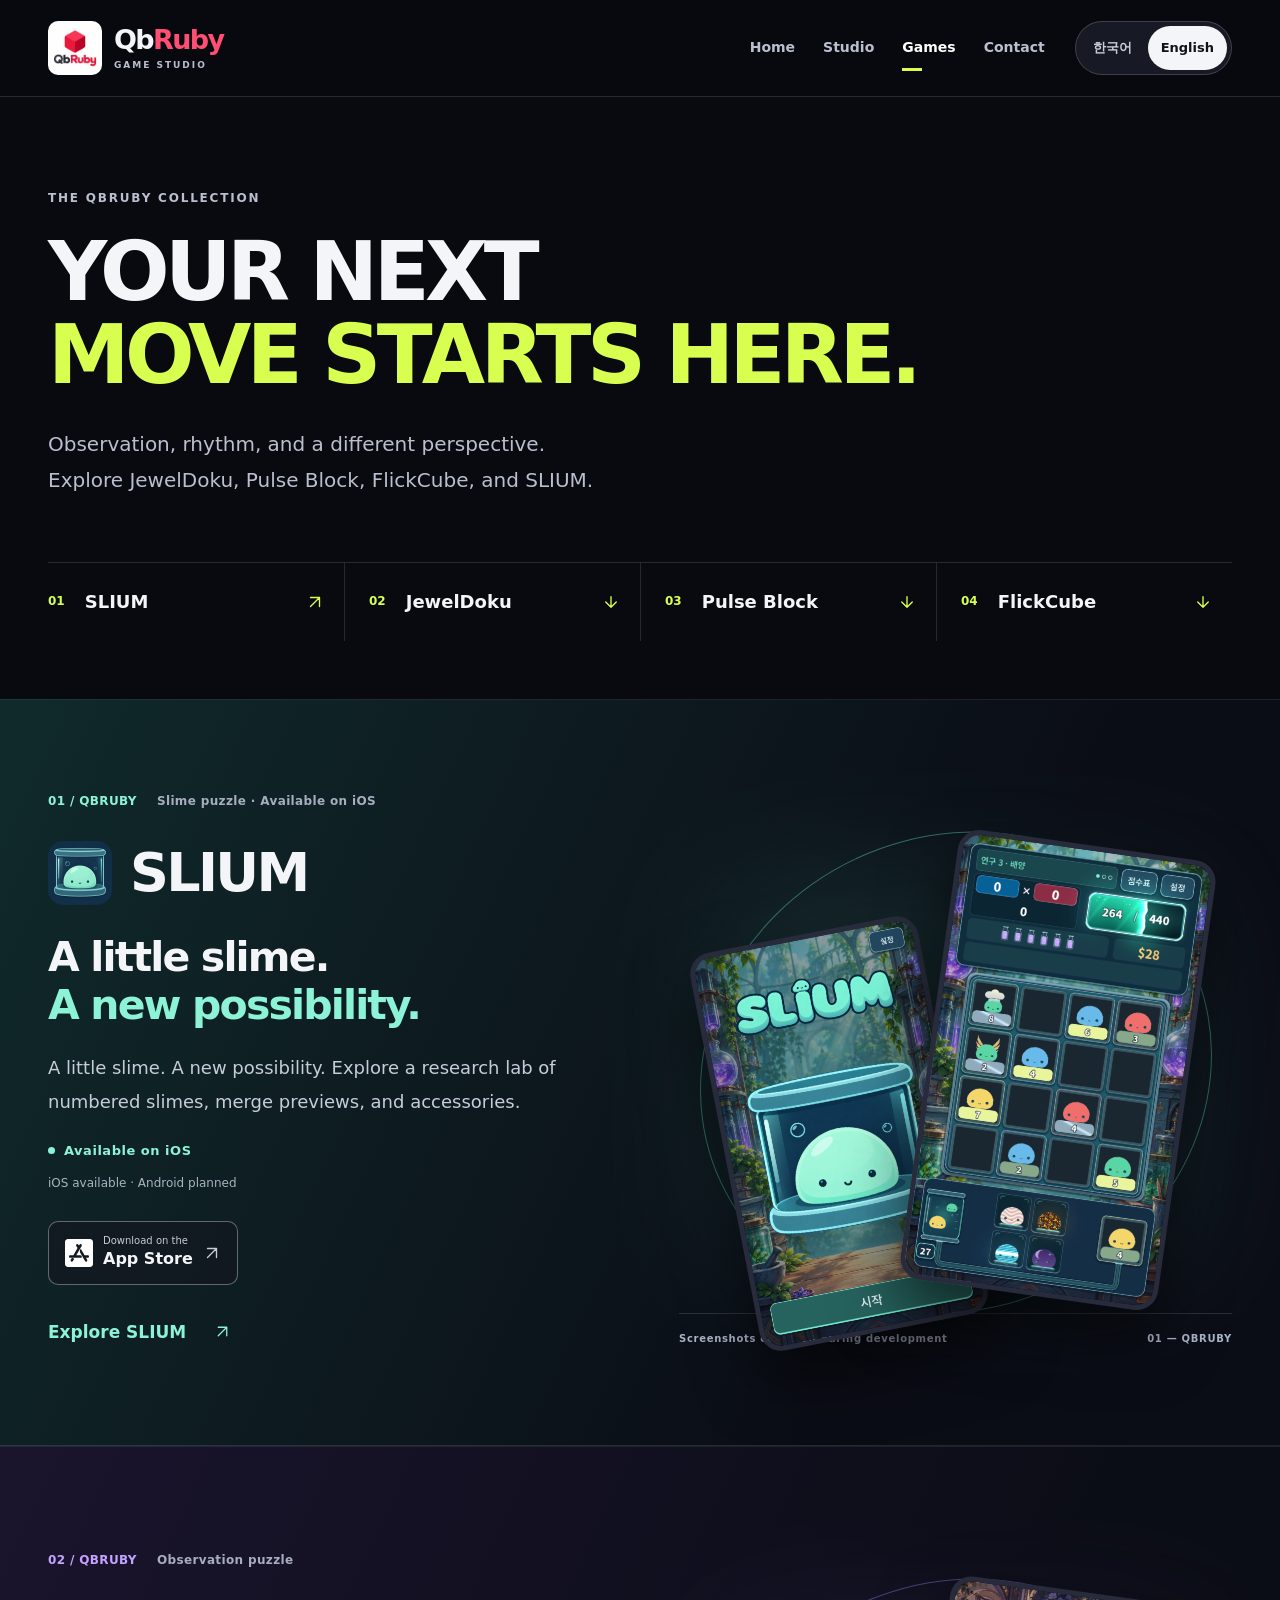
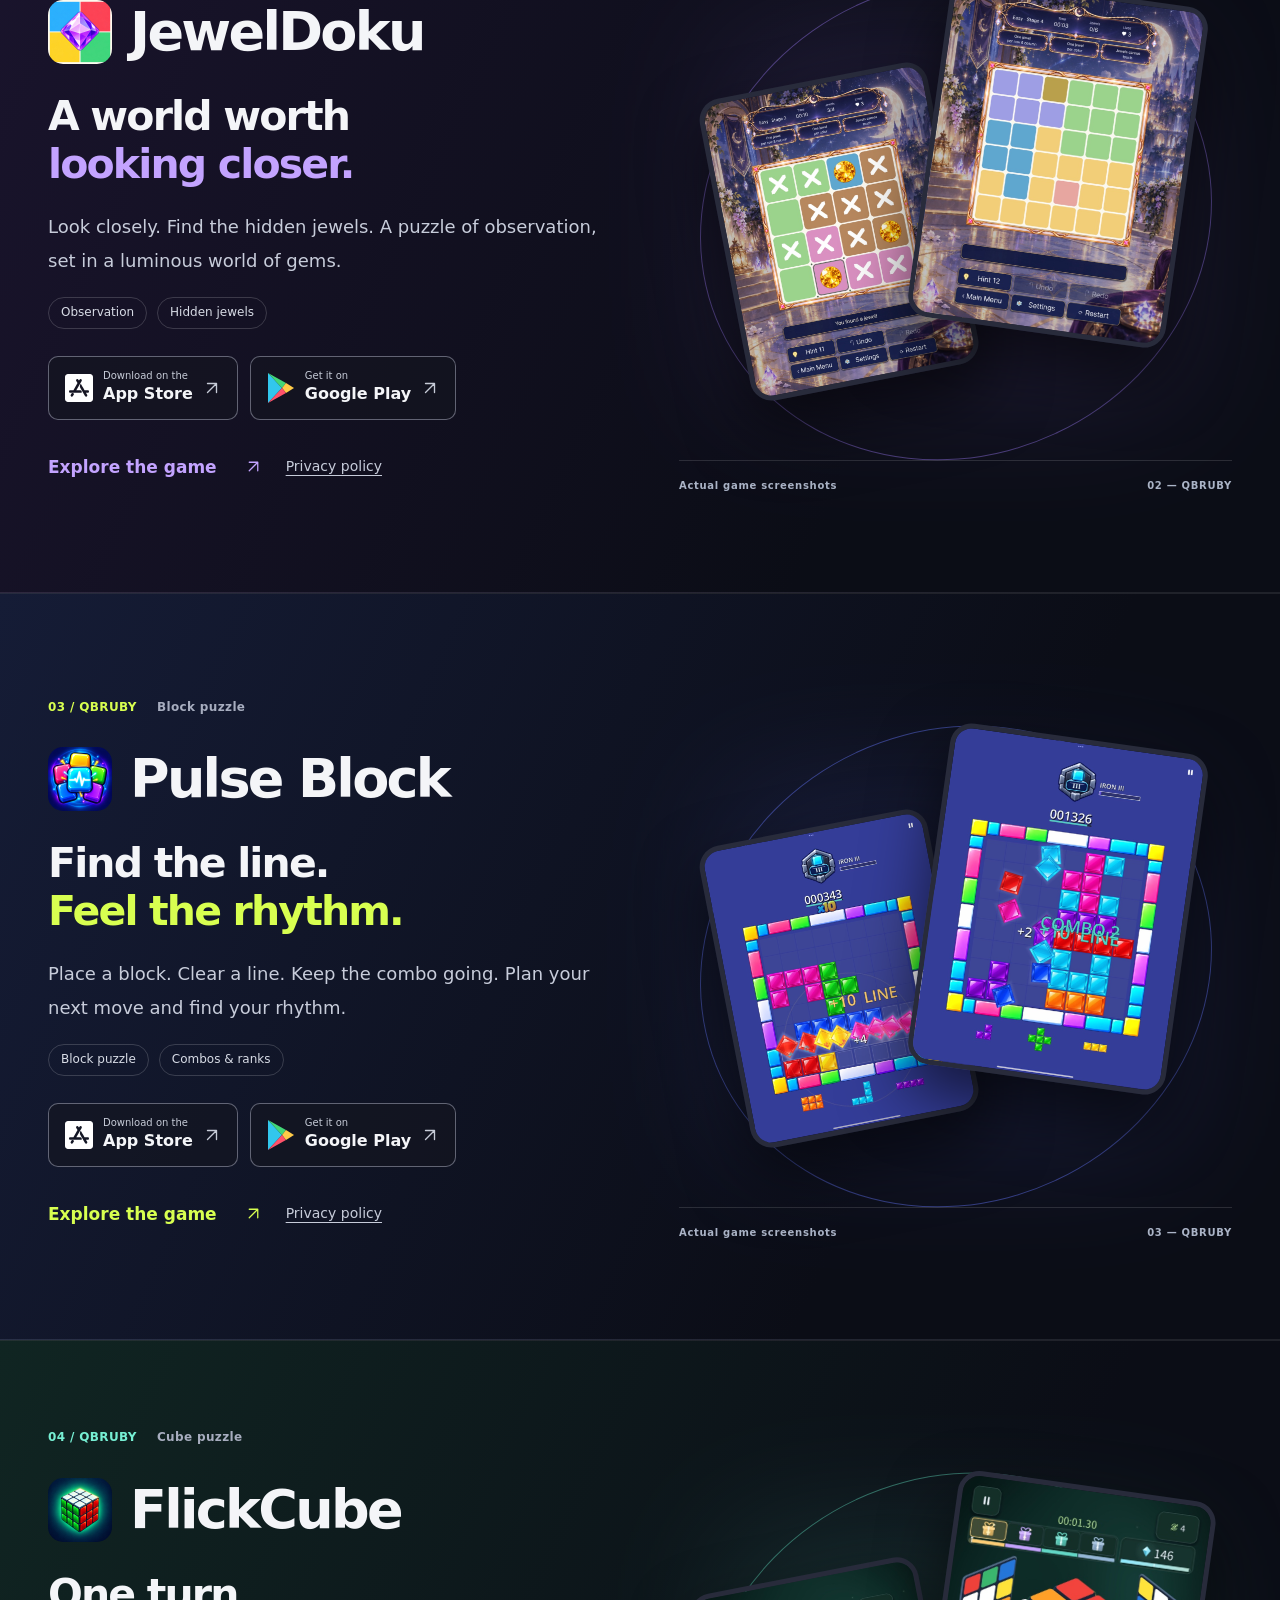
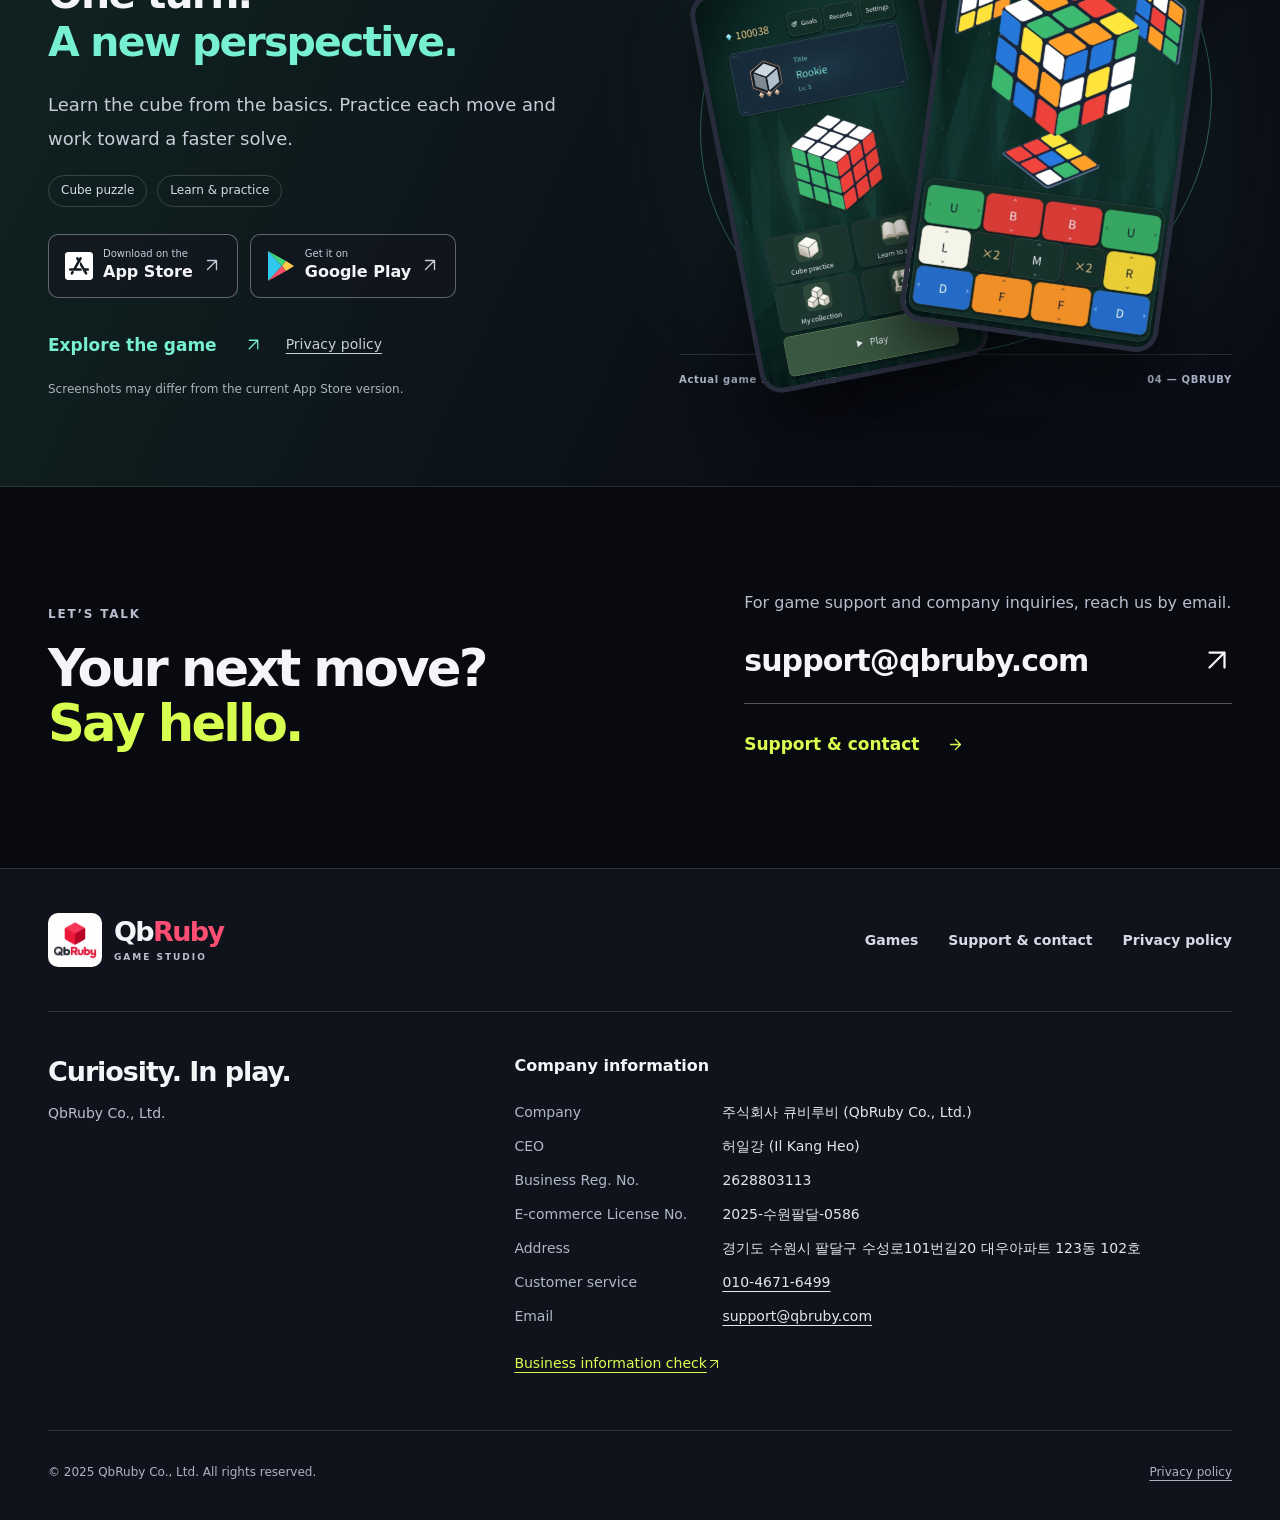
==== commit ad7aa7b3: "Link Slium App Store release and update bilingual availability" ====
--- a/apps.html
+++ b/apps.html
@@ -1,11 +1,11 @@
-<!doctype html><html lang="en"><head><meta charset="utf-8"><meta name="viewport" content="width=device-width,initial-scale=1"><title data-en="Games — QbRuby" data-ko="게임 — QbRuby" >Games — QbRuby</title><meta name="description" content="Discover JewelDoku, Pulse Block, FlickCube, and the upcoming SLIUM by QbRuby. Game screenshots, release information, and support." data-en="Discover JewelDoku, Pulse Block, FlickCube, and the upcoming SLIUM by QbRuby. Game screenshots, release information, and support." data-ko="큐비루비의 JewelDoku, Pulse Block, FlickCube와 출시 예정인 SLIUM을 만나보세요. 게임 화면과 출시 정보를 안내합니다."><meta name="theme-color" content="#090a0f"><link rel="icon" href="images/web/qbruby-splash.jpeg" type="image/jpeg"><link rel="stylesheet" href="assets/site.css"><script src="assets/site.js" defer></script></head><body data-page="games"><a class="skip" href="#main" data-en="Skip to content" data-ko="본문으로 이동">Skip to content</a>
+<!doctype html><html lang="en"><head><meta charset="utf-8"><meta name="viewport" content="width=device-width,initial-scale=1"><title data-en="Games — QbRuby" data-ko="게임 — QbRuby" >Games — QbRuby</title><meta name="description" content="Discover JewelDoku, Pulse Block, FlickCube, and SLIUM by QbRuby. Game screenshots, release information, and support." data-en="Discover JewelDoku, Pulse Block, FlickCube, and SLIUM by QbRuby. Game screenshots, release information, and support." data-ko="큐비루비의 JewelDoku, Pulse Block, FlickCube와 SLIUM을 만나보세요. 게임 화면과 출시 정보를 안내합니다."><meta name="theme-color" content="#090a0f"><link rel="icon" href="images/web/qbruby-splash.jpeg" type="image/jpeg"><link rel="stylesheet" href="assets/site.css"><script src="assets/site.js" defer></script></head><body data-page="games"><a class="skip" href="#main" data-en="Skip to content" data-ko="본문으로 이동">Skip to content</a>
 <header class="site-header"><div class="header-inner shell"><a class="brand" href="index.html#home" aria-label="QbRuby"><img src="images/web/qbruby-splash.jpeg" width="58" height="58" alt="QbRuby"><span>Qb<span class="ruby">Ruby</span><small>GAME STUDIO</small></span></a>
 <nav class="main-nav" aria-label="Main navigation" data-aria-en="Main navigation" data-aria-ko="주 메뉴"><a data-en="Home" data-ko="홈" href="index.html#home">Home</a><a data-en="Studio" data-ko="스튜디오" href="index.html#about">Studio</a><a data-en="Games" data-ko="게임" href="apps.html" aria-current="page">Games</a><a data-en="Contact" data-ko="문의" href="contact.html">Contact</a></nav>
 <div class="langs" role="group" aria-label="한국어 / English"><button id="ko" type="button" lang="ko" aria-pressed="false">한국어</button><button id="en" type="button" lang="en" aria-pressed="true">English</button></div>
-</div></header><main id="main"><section class="page-hero shell" id="games"><p data-en="THE QBRUBY COLLECTION" data-ko="QbRuby 게임 컬렉션" class="eyebrow">THE QBRUBY COLLECTION</p><h1 data-en="YOUR NEXT&lt;br&gt;&lt;em&gt;MOVE STARTS HERE.&lt;/em&gt;" data-ko="마음이 가는&lt;br&gt;&lt;em&gt;게임을 골라보세요.&lt;/em&gt;" >YOUR NEXT<br><em>MOVE STARTS HERE.</em></h1><p data-en="Observation, rhythm, and a different perspective.&lt;br&gt;Explore JewelDoku, Pulse Block, FlickCube, and the upcoming SLIUM." data-ko="관찰하는 즐거움, 플레이의 리듬, 새로운 시점.&lt;br&gt;JewelDoku, Pulse Block, FlickCube와 출시 예정인 SLIUM을 만나보세요." class="page-lead">Observation, rhythm, and a different perspective.<br>Explore JewelDoku, Pulse Block, FlickCube, and the upcoming SLIUM.</p><nav class="collection-nav collection-nav-four" aria-label="Game collection" data-aria-en="Game collection" data-aria-ko="게임 컬렉션"><a href="#slium"><span>01</span>SLIUM<span aria-hidden="true"><svg class="ui-arrow" width="24" height="24" viewBox="0 0 24 24" aria-hidden="true" focusable="false"><path d="M6 18 18 6M6 6h12v12"/></svg></span></a>
+</div></header><main id="main"><section class="page-hero shell" id="games"><p data-en="THE QBRUBY COLLECTION" data-ko="QbRuby 게임 컬렉션" class="eyebrow">THE QBRUBY COLLECTION</p><h1 data-en="YOUR NEXT&lt;br&gt;&lt;em&gt;MOVE STARTS HERE.&lt;/em&gt;" data-ko="마음이 가는&lt;br&gt;&lt;em&gt;게임을 골라보세요.&lt;/em&gt;" >YOUR NEXT<br><em>MOVE STARTS HERE.</em></h1><p data-en="Observation, rhythm, and a different perspective.&lt;br&gt;Explore JewelDoku, Pulse Block, FlickCube, and SLIUM." data-ko="관찰하는 즐거움, 플레이의 리듬, 새로운 시점.&lt;br&gt;JewelDoku, Pulse Block, FlickCube와 SLIUM을 만나보세요." class="page-lead">Observation, rhythm, and a different perspective.<br>Explore JewelDoku, Pulse Block, FlickCube, and SLIUM.</p><nav class="collection-nav collection-nav-four" aria-label="Game collection" data-aria-en="Game collection" data-aria-ko="게임 컬렉션"><a href="#slium"><span>01</span>SLIUM<span aria-hidden="true"><svg class="ui-arrow" width="24" height="24" viewBox="0 0 24 24" aria-hidden="true" focusable="false"><path d="M6 18 18 6M6 6h12v12"/></svg></span></a>
 <a href="#jeweldoku"><span>02</span>JewelDoku<span aria-hidden="true"><svg class="ui-arrow" width="24" height="24" viewBox="0 0 24 24" aria-hidden="true" focusable="false"><path d="M12 5v14m-7-7 7 7 7-7"/></svg></span></a>
 <a href="#pulse-block"><span>03</span>Pulse Block<span aria-hidden="true"><svg class="ui-arrow" width="24" height="24" viewBox="0 0 24 24" aria-hidden="true" focusable="false"><path d="M12 5v14m-7-7 7 7 7-7"/></svg></span></a>
-<a href="#flickcube"><span>04</span>FlickCube<span aria-hidden="true"><svg class="ui-arrow" width="24" height="24" viewBox="0 0 24 24" aria-hidden="true" focusable="false"><path d="M12 5v14m-7-7 7 7 7-7"/></svg></span></a></nav></section><article class="game-chapter slium" id="slium"><div class="chapter-inner shell"><div class="chapter-copy"><div class="chapter-kicker"><span>01 / QBRUBY</span><span data-en="Slime puzzle · In development" data-ko="슬라임 퍼즐 · 개발 중" >Slime puzzle · In development</span></div><div class="game-name"><img src="images/web/slium/slium-icon.png" width="64" height="64" alt="" loading="lazy"><h3>SLIUM</h3></div><h4 data-en="A little slime.&lt;br&gt;&lt;em&gt;A new possibility.&lt;/em&gt;" data-ko="작은 슬라임,&lt;br&gt;&lt;em&gt;새로운 가능성.&lt;/em&gt;" class="chapter-line">A little slime.<br><em>A new possibility.</em></h4><p data-en="A little slime. A new possibility. Explore a research lab of numbered slimes, merge previews, and accessories." data-ko="작은 슬라임, 새로운 가능성. 숫자를 가진 슬라임과 합성 미리보기, 액세서리가 있는 연구실을 만나보세요." class="game-description">A little slime. A new possibility. Explore a research lab of numbered slimes, merge previews, and accessories.</p><p data-en="Coming soon" data-ko="출시 예정" class="slium-status">Coming soon</p><p data-en="iOS · Android planned" data-ko="iOS · Android 출시 예정" class="version-note">iOS · Android planned</p><div class="chapter-links"><a data-en="Explore SLIUM &lt;svg class=&quot;ui-arrow&quot; width=&quot;24&quot; height=&quot;24&quot; viewBox=&quot;0 0 24 24&quot; aria-hidden=&quot;true&quot; focusable=&quot;false&quot;&gt;&lt;path d=&quot;M6 18 18 6M6 6h12v12&quot;/&gt;&lt;/svg&gt;" data-ko="SLIUM 자세히 보기 &lt;svg class=&quot;ui-arrow&quot; width=&quot;24&quot; height=&quot;24&quot; viewBox=&quot;0 0 24 24&quot; aria-hidden=&quot;true&quot; focusable=&quot;false&quot;&gt;&lt;path d=&quot;M6 18 18 6M6 6h12v12&quot;/&gt;&lt;/svg&gt;" class="text-link slium-detail-link" href="slium.html">Explore SLIUM <svg class="ui-arrow" width="24" height="24" viewBox="0 0 24 24" aria-hidden="true" focusable="false"><path d="M6 18 18 6M6 6h12v12"/></svg></a></div></div><div class="chapter-art"><span class="art-orbit" aria-hidden="true"></span><a class="shot-link chapter-shot secondary" href="images/originals/slium/01-main-menu.png" data-gallery="slium" data-index="0" aria-label="SLIUM — Main menu" data-aria-en="SLIUM — Main menu, expand screenshot" data-aria-ko="SLIUM — 메인 메뉴, 스크린샷 크게 보기"><img src="images/web/slium/01-main-menu.jpg" width="720" height="1280" alt="SLIUM — Main menu" data-alt-en="SLIUM — Main menu" data-alt-ko="SLIUM — 메인 메뉴" loading="lazy" decoding="async"></a><a class="shot-link chapter-shot primary" href="images/originals/slium/02-gameplay.png" data-gallery="slium" data-index="1" aria-label="SLIUM — Slime board" data-aria-en="SLIUM — Slime board, expand screenshot" data-aria-ko="SLIUM — 슬라임 보드, 스크린샷 크게 보기"><img src="images/web/slium/02-gameplay.jpg" width="720" height="1280" alt="SLIUM — Slime board" data-alt-en="SLIUM — Slime board" data-alt-ko="SLIUM — 슬라임 보드" loading="lazy" decoding="async"></a><div class="art-caption"><span data-en="Development screenshots" data-ko="개발 중인 게임 화면" >Development screenshots</span><span>01 — QBRUBY</span></div></div></div></article>
+<a href="#flickcube"><span>04</span>FlickCube<span aria-hidden="true"><svg class="ui-arrow" width="24" height="24" viewBox="0 0 24 24" aria-hidden="true" focusable="false"><path d="M12 5v14m-7-7 7 7 7-7"/></svg></span></a></nav></section><article class="game-chapter slium" id="slium"><div class="chapter-inner shell"><div class="chapter-copy"><div class="chapter-kicker"><span>01 / QBRUBY</span><span data-en="Slime puzzle · Available on iOS" data-ko="슬라임 퍼즐 · iOS 출시" >Slime puzzle · Available on iOS</span></div><div class="game-name"><img src="images/web/slium/slium-icon.png" width="64" height="64" alt="" loading="lazy"><h3>SLIUM</h3></div><h4 data-en="A little slime.&lt;br&gt;&lt;em&gt;A new possibility.&lt;/em&gt;" data-ko="작은 슬라임,&lt;br&gt;&lt;em&gt;새로운 가능성.&lt;/em&gt;" class="chapter-line">A little slime.<br><em>A new possibility.</em></h4><p data-en="A little slime. A new possibility. Explore a research lab of numbered slimes, merge previews, and accessories." data-ko="작은 슬라임, 새로운 가능성. 숫자를 가진 슬라임과 합성 미리보기, 액세서리가 있는 연구실을 만나보세요." class="game-description">A little slime. A new possibility. Explore a research lab of numbered slimes, merge previews, and accessories.</p><p data-en="Available on iOS" data-ko="iOS 출시" class="slium-status">Available on iOS</p><p data-en="iOS available · Android planned" data-ko="iOS 출시 · Android 출시 예정" class="version-note">iOS available · Android planned</p><div class="stores"><a class="store-link" href="https://apps.apple.com/kr/app/slium/id6828465079" target="_blank" rel="noopener noreferrer" aria-label="Slium — App Store" data-aria-en="Slium — App Store, opens in a new tab" data-aria-ko="Slium — App Store, 새 탭에서 열림"><img src="assets/app-store.svg" width="28" height="32" alt=""><span><small data-en="Download on the" data-ko="다운로드" >Download on the</small><b>App Store</b></span><span aria-hidden="true"><svg class="ui-arrow" width="24" height="24" viewBox="0 0 24 24" aria-hidden="true" focusable="false"><path d="M6 18 18 6M6 6h12v12"/></svg></span></a></div><div class="chapter-links"><a data-en="Explore SLIUM &lt;svg class=&quot;ui-arrow&quot; width=&quot;24&quot; height=&quot;24&quot; viewBox=&quot;0 0 24 24&quot; aria-hidden=&quot;true&quot; focusable=&quot;false&quot;&gt;&lt;path d=&quot;M6 18 18 6M6 6h12v12&quot;/&gt;&lt;/svg&gt;" data-ko="SLIUM 자세히 보기 &lt;svg class=&quot;ui-arrow&quot; width=&quot;24&quot; height=&quot;24&quot; viewBox=&quot;0 0 24 24&quot; aria-hidden=&quot;true&quot; focusable=&quot;false&quot;&gt;&lt;path d=&quot;M6 18 18 6M6 6h12v12&quot;/&gt;&lt;/svg&gt;" class="text-link slium-detail-link" href="slium.html">Explore SLIUM <svg class="ui-arrow" width="24" height="24" viewBox="0 0 24 24" aria-hidden="true" focusable="false"><path d="M6 18 18 6M6 6h12v12"/></svg></a></div></div><div class="chapter-art"><span class="art-orbit" aria-hidden="true"></span><a class="shot-link chapter-shot secondary" href="images/originals/slium/01-main-menu.png" data-gallery="slium" data-index="0" aria-label="SLIUM — Main menu" data-aria-en="SLIUM — Main menu, expand screenshot" data-aria-ko="SLIUM — 메인 메뉴, 스크린샷 크게 보기"><img src="images/web/slium/01-main-menu.jpg" width="720" height="1280" alt="SLIUM — Main menu" data-alt-en="SLIUM — Main menu" data-alt-ko="SLIUM — 메인 메뉴" loading="lazy" decoding="async"></a><a class="shot-link chapter-shot primary" href="images/originals/slium/02-gameplay.png" data-gallery="slium" data-index="1" aria-label="SLIUM — Slime board" data-aria-en="SLIUM — Slime board, expand screenshot" data-aria-ko="SLIUM — 슬라임 보드, 스크린샷 크게 보기"><img src="images/web/slium/02-gameplay.jpg" width="720" height="1280" alt="SLIUM — Slime board" data-alt-en="SLIUM — Slime board" data-alt-ko="SLIUM — 슬라임 보드" loading="lazy" decoding="async"></a><div class="art-caption"><span data-en="Screenshots captured during development" data-ko="개발 당시 촬영한 게임 화면" >Screenshots captured during development</span><span>01 — QBRUBY</span></div></div></div></article>
 <article class="game-chapter jewel" id="jeweldoku"><div class="chapter-inner shell"><div class="chapter-copy"><div class="chapter-kicker"><span>02 / QBRUBY</span><span data-en="Observation puzzle" data-ko="관찰 퍼즐" >Observation puzzle</span></div><div class="game-name"><img src="images/web/jeweldoku_icon_ios1024.jpeg" width="64" height="64" alt="" loading="lazy"><h3>JewelDoku</h3></div><h4 data-en="A world worth&lt;br&gt;&lt;em&gt;looking closer.&lt;/em&gt;" data-ko="자세히 볼수록&lt;br&gt;&lt;em&gt;빛나는 세계.&lt;/em&gt;" class="chapter-line">A world worth<br><em>looking closer.</em></h4><p data-en="Look closely. Find the hidden jewels. A puzzle of observation, set in a luminous world of gems." data-ko="자세히 살펴보고 숨겨진 보석을 찾아보세요. 반짝이는 보석의 세계에서 관찰력을 발휘하는 퍼즐입니다." class="game-description">Look closely. Find the hidden jewels. A puzzle of observation, set in a luminous world of gems.</p><div class="tags"><span data-en="Observation" data-ko="관찰" >Observation</span><span data-en="Hidden jewels" data-ko="숨은 보석" >Hidden jewels</span></div><div class="stores"><a class="store-link" href="https://apps.apple.com/kr/app/jeweldoku-puzzle/id6812622909" target="_blank" rel="noopener noreferrer" aria-label="JewelDoku — App Store" data-aria-en="JewelDoku — App Store, opens in a new tab" data-aria-ko="JewelDoku — App Store, 새 탭에서 열림"><img src="assets/app-store.svg" width="28" height="32" alt=""><span><small data-en="Download on the" data-ko="다운로드" >Download on the</small><b>App Store</b></span><span aria-hidden="true"><svg class="ui-arrow" width="24" height="24" viewBox="0 0 24 24" aria-hidden="true" focusable="false"><path d="M6 18 18 6M6 6h12v12"/></svg></span></a><a class="store-link" href="https://play.google.com/store/apps/details?id=com.qbruby.jeweldoku" target="_blank" rel="noopener noreferrer" aria-label="JewelDoku — Google Play" data-aria-en="JewelDoku — Google Play, opens in a new tab" data-aria-ko="JewelDoku — Google Play, 새 탭에서 열림"><img src="assets/google-play.svg" width="26" height="30" alt=""><span><small data-en="Get it on" data-ko="다운로드" >Get it on</small><b>Google Play</b></span><span aria-hidden="true"><svg class="ui-arrow" width="24" height="24" viewBox="0 0 24 24" aria-hidden="true" focusable="false"><path d="M6 18 18 6M6 6h12v12"/></svg></span></a></div><div class="chapter-links"><a data-en="Explore the game &lt;span aria-hidden=&quot;true&quot;&gt;&lt;svg class=&quot;ui-arrow&quot; width=&quot;24&quot; height=&quot;24&quot; viewBox=&quot;0 0 24 24&quot; aria-hidden=&quot;true&quot; focusable=&quot;false&quot;&gt;&lt;path d=&quot;M6 18 18 6M6 6h12v12&quot;/&gt;&lt;/svg&gt;&lt;/span&gt;" data-ko="게임 자세히 보기 &lt;span aria-hidden=&quot;true&quot;&gt;&lt;svg class=&quot;ui-arrow&quot; width=&quot;24&quot; height=&quot;24&quot; viewBox=&quot;0 0 24 24&quot; aria-hidden=&quot;true&quot; focusable=&quot;false&quot;&gt;&lt;path d=&quot;M6 18 18 6M6 6h12v12&quot;/&gt;&lt;/svg&gt;&lt;/span&gt;" class="text-link" href="jeweldoku.html">Explore the game <span aria-hidden="true"><svg class="ui-arrow" width="24" height="24" viewBox="0 0 24 24" aria-hidden="true" focusable="false"><path d="M6 18 18 6M6 6h12v12"/></svg></span></a><a data-en="Privacy policy" data-ko="개인정보처리방침" class="policy-link" href="privacy/jeweldoku.html" data-policy="privacy/jeweldoku.html">Privacy policy</a></div></div><div class="chapter-art"><span class="art-orbit" aria-hidden="true"></span><a class="shot-link chapter-shot secondary" href="images/originals/JewelDoku3.jpeg" data-gallery="jeweldoku" data-index="2" aria-label="JewelDoku — Jewels found" data-aria-en="JewelDoku — Jewels found, expand screenshot" data-aria-ko="JewelDoku — 보석 발견, 스크린샷 크게 보기"><img src="images/web/JewelDoku3.jpeg" width="824" height="1100" alt="JewelDoku — Jewels found" data-alt-en="JewelDoku — Jewels found" data-alt-ko="JewelDoku — 보석 발견" loading="lazy" decoding="async"></a><a class="shot-link chapter-shot primary" href="images/originals/JewelDoku4.jpeg" data-gallery="jeweldoku" data-index="3" aria-label="JewelDoku — Puzzle regions" data-aria-en="JewelDoku — Puzzle regions, expand screenshot" data-aria-ko="JewelDoku — 퍼즐 영역, 스크린샷 크게 보기"><img src="images/web/JewelDoku4.jpeg" width="824" height="1100" alt="JewelDoku — Puzzle regions" data-alt-en="JewelDoku — Puzzle regions" data-alt-ko="JewelDoku — 퍼즐 영역" loading="lazy" decoding="async"></a><div class="art-caption"><span data-en="Actual game screenshots" data-ko="실제 게임 스크린샷" >Actual game screenshots</span><span>02 — QBRUBY</span></div></div></div></article>
 <article class="game-chapter pulse" id="pulse-block"><div class="chapter-inner shell"><div class="chapter-copy"><div class="chapter-kicker"><span>03 / QBRUBY</span><span data-en="Block puzzle" data-ko="블록 퍼즐" >Block puzzle</span></div><div class="game-name"><img src="images/web/pulse_block_app_icon_1024x1024.jpeg" width="64" height="64" alt="" loading="lazy"><h3>Pulse Block</h3></div><h4 data-en="Find the line.&lt;br&gt;&lt;em&gt;Feel the rhythm.&lt;/em&gt;" data-ko="라인을 완성하고,&lt;br&gt;&lt;em&gt;리듬을 찾으세요.&lt;/em&gt;" class="chapter-line">Find the line.<br><em>Feel the rhythm.</em></h4><p data-en="Place a block. Clear a line. Keep the combo going. Plan your next move and find your rhythm." data-ko="블록을 놓고, 라인을 지우고, 콤보를 이어가세요. 다음 수를 계획하며 나만의 플레이 리듬을 찾아보세요." class="game-description">Place a block. Clear a line. Keep the combo going. Plan your next move and find your rhythm.</p><div class="tags"><span data-en="Block puzzle" data-ko="블록 퍼즐" >Block puzzle</span><span data-en="Combos &amp; ranks" data-ko="콤보와 랭크" >Combos & ranks</span></div><div class="stores"><a class="store-link" href="https://apps.apple.com/kr/app/pulse-block/id6808036622" target="_blank" rel="noopener noreferrer" aria-label="Pulse Block — App Store" data-aria-en="Pulse Block — App Store, opens in a new tab" data-aria-ko="Pulse Block — App Store, 새 탭에서 열림"><img src="assets/app-store.svg" width="28" height="32" alt=""><span><small data-en="Download on the" data-ko="다운로드" >Download on the</small><b>App Store</b></span><span aria-hidden="true"><svg class="ui-arrow" width="24" height="24" viewBox="0 0 24 24" aria-hidden="true" focusable="false"><path d="M6 18 18 6M6 6h12v12"/></svg></span></a><a class="store-link" href="https://play.google.com/store/apps/details?id=com.hik.blockbomb" target="_blank" rel="noopener noreferrer" aria-label="Pulse Block — Google Play" data-aria-en="Pulse Block — Google Play, opens in a new tab" data-aria-ko="Pulse Block — Google Play, 새 탭에서 열림"><img src="assets/google-play.svg" width="26" height="30" alt=""><span><small data-en="Get it on" data-ko="다운로드" >Get it on</small><b>Google Play</b></span><span aria-hidden="true"><svg class="ui-arrow" width="24" height="24" viewBox="0 0 24 24" aria-hidden="true" focusable="false"><path d="M6 18 18 6M6 6h12v12"/></svg></span></a></div><div class="chapter-links"><a data-en="Explore the game &lt;span aria-hidden=&quot;true&quot;&gt;&lt;svg class=&quot;ui-arrow&quot; width=&quot;24&quot; height=&quot;24&quot; viewBox=&quot;0 0 24 24&quot; aria-hidden=&quot;true&quot; focusable=&quot;false&quot;&gt;&lt;path d=&quot;M6 18 18 6M6 6h12v12&quot;/&gt;&lt;/svg&gt;&lt;/span&gt;" data-ko="게임 자세히 보기 &lt;span aria-hidden=&quot;true&quot;&gt;&lt;svg class=&quot;ui-arrow&quot; width=&quot;24&quot; height=&quot;24&quot; viewBox=&quot;0 0 24 24&quot; aria-hidden=&quot;true&quot; focusable=&quot;false&quot;&gt;&lt;path d=&quot;M6 18 18 6M6 6h12v12&quot;/&gt;&lt;/svg&gt;&lt;/span&gt;" class="text-link" href="pulse-block.html">Explore the game <span aria-hidden="true"><svg class="ui-arrow" width="24" height="24" viewBox="0 0 24 24" aria-hidden="true" focusable="false"><path d="M6 18 18 6M6 6h12v12"/></svg></span></a><a data-en="Privacy policy" data-ko="개인정보처리방침" class="policy-link" href="privacy.html" data-policy="privacy.html">Privacy policy</a></div></div><div class="chapter-art"><span class="art-orbit" aria-hidden="true"></span><a class="shot-link chapter-shot secondary" href="images/originals/PulseBlock3.jpeg" data-gallery="pulse-block" data-index="2" aria-label="Pulse Block — Line clear" data-aria-en="Pulse Block — Line clear, expand screenshot" data-aria-ko="Pulse Block — 라인 클리어, 스크린샷 크게 보기"><img src="images/web/PulseBlock3.jpeg" width="824" height="1100" alt="Pulse Block — Line clear" data-alt-en="Pulse Block — Line clear" data-alt-ko="Pulse Block — 라인 클리어" loading="lazy" decoding="async"></a><a class="shot-link chapter-shot primary" href="images/originals/PulseBlock4.jpeg" data-gallery="pulse-block" data-index="3" aria-label="Pulse Block — Combo" data-aria-en="Pulse Block — Combo, expand screenshot" data-aria-ko="Pulse Block — 콤보, 스크린샷 크게 보기"><img src="images/web/PulseBlock4.jpeg" width="824" height="1100" alt="Pulse Block — Combo" data-alt-en="Pulse Block — Combo" data-alt-ko="Pulse Block — 콤보" loading="lazy" decoding="async"></a><div class="art-caption"><span data-en="Actual game screenshots" data-ko="실제 게임 스크린샷" >Actual game screenshots</span><span>03 — QBRUBY</span></div></div></div></article>
 <article class="game-chapter flick" id="flickcube"><span id="cube-project" class="anchor-marker"></span><div class="chapter-inner shell"><div class="chapter-copy"><div class="chapter-kicker"><span>04 / QBRUBY</span><span data-en="Cube puzzle" data-ko="큐브 퍼즐" >Cube puzzle</span></div><div class="game-name"><img src="images/web/flickcube.jpeg" width="64" height="64" alt="" loading="lazy"><h3>FlickCube</h3></div><h4 data-en="One turn.&lt;br&gt;&lt;em&gt;A new perspective.&lt;/em&gt;" data-ko="한 번의 움직임,&lt;br&gt;&lt;em&gt;새로운 시점.&lt;/em&gt;" class="chapter-line">One turn.<br><em>A new perspective.</em></h4><p data-en="Learn the cube from the basics. Practice each move and work toward a faster solve." data-ko="큐브의 기초부터 차근차근 배워보세요. 움직임을 연습하며 더 빠른 완성에 도전하는 큐브 퍼즐입니다." class="game-description">Learn the cube from the basics. Practice each move and work toward a faster solve.</p><div class="tags"><span data-en="Cube puzzle" data-ko="큐브 퍼즐" >Cube puzzle</span><span data-en="Learn &amp; practice" data-ko="배우고 연습하기" >Learn & practice</span></div><div class="stores"><a class="store-link" href="https://apps.apple.com/kr/app/flickcube-by-qbruby/id6756644246" target="_blank" rel="noopener noreferrer" aria-label="FlickCube — App Store" data-aria-en="FlickCube — App Store, opens in a new tab" data-aria-ko="FlickCube — App Store, 새 탭에서 열림"><img src="assets/app-store.svg" width="28" height="32" alt=""><span><small data-en="Download on the" data-ko="다운로드" >Download on the</small><b>App Store</b></span><span aria-hidden="true"><svg class="ui-arrow" width="24" height="24" viewBox="0 0 24 24" aria-hidden="true" focusable="false"><path d="M6 18 18 6M6 6h12v12"/></svg></span></a><a class="store-link" href="https://play.google.com/store/apps/details?id=com.qbruby.flickcube" target="_blank" rel="noopener noreferrer" aria-label="FlickCube — Google Play" data-aria-en="FlickCube — Google Play, opens in a new tab" data-aria-ko="FlickCube — Google Play, 새 탭에서 열림"><img src="assets/google-play.svg" width="26" height="30" alt=""><span><small data-en="Get it on" data-ko="다운로드" >Get it on</small><b>Google Play</b></span><span aria-hidden="true"><svg class="ui-arrow" width="24" height="24" viewBox="0 0 24 24" aria-hidden="true" focusable="false"><path d="M6 18 18 6M6 6h12v12"/></svg></span></a></div><div class="chapter-links"><a data-en="Explore the game &lt;span aria-hidden=&quot;true&quot;&gt;&lt;svg class=&quot;ui-arrow&quot; width=&quot;24&quot; height=&quot;24&quot; viewBox=&quot;0 0 24 24&quot; aria-hidden=&quot;true&quot; focusable=&quot;false&quot;&gt;&lt;path d=&quot;M6 18 18 6M6 6h12v12&quot;/&gt;&lt;/svg&gt;&lt;/span&gt;" data-ko="게임 자세히 보기 &lt;span aria-hidden=&quot;true&quot;&gt;&lt;svg class=&quot;ui-arrow&quot; width=&quot;24&quot; height=&quot;24&quot; viewBox=&quot;0 0 24 24&quot; aria-hidden=&quot;true&quot; focusable=&quot;false&quot;&gt;&lt;path d=&quot;M6 18 18 6M6 6h12v12&quot;/&gt;&lt;/svg&gt;&lt;/span&gt;" class="text-link" href="flickcube.html">Explore the game <span aria-hidden="true"><svg class="ui-arrow" width="24" height="24" viewBox="0 0 24 24" aria-hidden="true" focusable="false"><path d="M6 18 18 6M6 6h12v12"/></svg></span></a><a data-en="Privacy policy" data-ko="개인정보처리방침" class="policy-link" href="privacy/flickcube.html" data-policy="privacy/flickcube.html">Privacy policy</a></div><p data-en="Screenshots may differ from the current App Store version." data-ko="스크린샷과 현재 App Store 버전의 화면은 다를 수 있습니다." class="version-note">Screenshots may differ from the current App Store version.</p></div><div class="chapter-art"><span class="art-orbit" aria-hidden="true"></span><a class="shot-link chapter-shot secondary" href="images/originals/cube_01-main-menu.jpeg" data-gallery="flickcube" data-index="0" aria-label="FlickCube — Main menu" data-aria-en="FlickCube — Main menu, expand screenshot" data-aria-ko="FlickCube — 메인 메뉴, 스크린샷 크게 보기"><img src="images/web/cube_01-main-menu.jpeg" width="618" height="1100" alt="FlickCube — Main menu" data-alt-en="FlickCube — Main menu" data-alt-ko="FlickCube — 메인 메뉴" loading="lazy" decoding="async"></a><a class="shot-link chapter-shot primary" href="images/originals/cube_02-cube-play.jpeg" data-gallery="flickcube" data-index="1" aria-label="FlickCube — Cube play" data-aria-en="FlickCube — Cube play, expand screenshot" data-aria-ko="FlickCube — 큐브 플레이, 스크린샷 크게 보기"><img src="images/web/cube_02-cube-play.jpeg" width="618" height="1100" alt="FlickCube — Cube play" data-alt-en="FlickCube — Cube play" data-alt-ko="FlickCube — 큐브 플레이" loading="lazy" decoding="async"></a><div class="art-caption"><span data-en="Actual game screenshots" data-ko="실제 게임 스크린샷" >Actual game screenshots</span><span>04 — QBRUBY</span></div></div></div></article><section class="contact-band shell" id="contact"><div><p data-en="LET’S TALK" data-ko="큐비루비에 문의하기" class="eyebrow">LET’S TALK</p><h2 data-en="Your next move?&lt;br&gt;&lt;em&gt;Say hello.&lt;/em&gt;" data-ko="궁금한 점이 있다면,&lt;br&gt;&lt;em&gt;이야기해 주세요.&lt;/em&gt;" >Your next move?<br><em>Say hello.</em></h2></div><div><p data-en="For game support and company inquiries, reach us by email." data-ko="게임 이용 문의와 회사 관련 문의는 이메일로 보내 주세요." >For game support and company inquiries, reach us by email.</p><a class="contact-email" href="mailto:support@qbruby.com">support@qbruby.com <span aria-hidden="true"><svg class="ui-arrow" width="24" height="24" viewBox="0 0 24 24" aria-hidden="true" focusable="false"><path d="M6 18 18 6M6 6h12v12"/></svg></span></a><a data-en="Support &amp; contact &lt;svg class=&quot;ui-arrow&quot; width=&quot;24&quot; height=&quot;24&quot; viewBox=&quot;0 0 24 24&quot; aria-hidden=&quot;true&quot; focusable=&quot;false&quot;&gt;&lt;path d=&quot;M5 12h14m-7-7 7 7-7 7&quot;/&gt;&lt;/svg&gt;" data-ko="고객지원 · 문의 &lt;svg class=&quot;ui-arrow&quot; width=&quot;24&quot; height=&quot;24&quot; viewBox=&quot;0 0 24 24&quot; aria-hidden=&quot;true&quot; focusable=&quot;false&quot;&gt;&lt;path d=&quot;M5 12h14m-7-7 7 7-7 7&quot;/&gt;&lt;/svg&gt;" href="contact.html" class="text-link">Support & contact <svg class="ui-arrow" width="24" height="24" viewBox="0 0 24 24" aria-hidden="true" focusable="false"><path d="M5 12h14m-7-7 7 7-7 7"/></svg></a></div></section></main><footer class="site-footer"><div class="shell">
--- a/assets/site.css
+++ b/assets/site.css
@@ -37,8 +37,8 @@
 
 /* Four-game homepage screenshot composition. */
 .hero-art-four .hero-shot{width:29%}
-.hero-art-four .shot-01{left:7%;top:26%;transform:rotate(-11deg);z-index:1}
-.hero-art-four .shot-02{left:25%;top:16%;transform:rotate(-4deg);z-index:2}
-.hero-art-four .shot-03{left:46%;right:auto;top:24%;transform:rotate(5deg);z-index:3}
-.hero-art-four .shot-04{left:65%;top:22%;transform:rotate(11deg);z-index:4}
-@media(max-width:600px){.hero-art-four{height:clamp(390px,90vw,540px)}.hero-art-four .hero-shot{width:30%;border-radius:12px}.hero-art-four .shot-01{left:7%;top:25%}.hero-art-four .shot-02{left:24%;top:15%}.hero-art-four .shot-03{left:45%;top:24%}.hero-art-four .shot-04{left:63%;top:24%}.hero-footnote>span:last-child{line-height:1.6}}
+.hero-art-four .shot-01{left:7%;top:12%;transform:rotate(-11deg);z-index:4}
+.hero-art-four .shot-02{left:25%;top:22%;transform:rotate(-4deg);z-index:3}
+.hero-art-four .shot-03{left:46%;right:auto;top:30%;transform:rotate(5deg);z-index:2}
+.hero-art-four .shot-04{left:65%;top:34%;transform:rotate(11deg);z-index:1}
+@media(max-width:600px){.hero-art-four{height:clamp(390px,90vw,540px)}.hero-art-four .hero-shot{width:30%;border-radius:12px}.hero-art-four .shot-01{left:7%;top:12%}.hero-art-four .shot-02{left:24%;top:22%}.hero-art-four .shot-03{left:45%;top:30%}.hero-art-four .shot-04{left:63%;top:34%}.hero-footnote>span:last-child{line-height:1.6}}
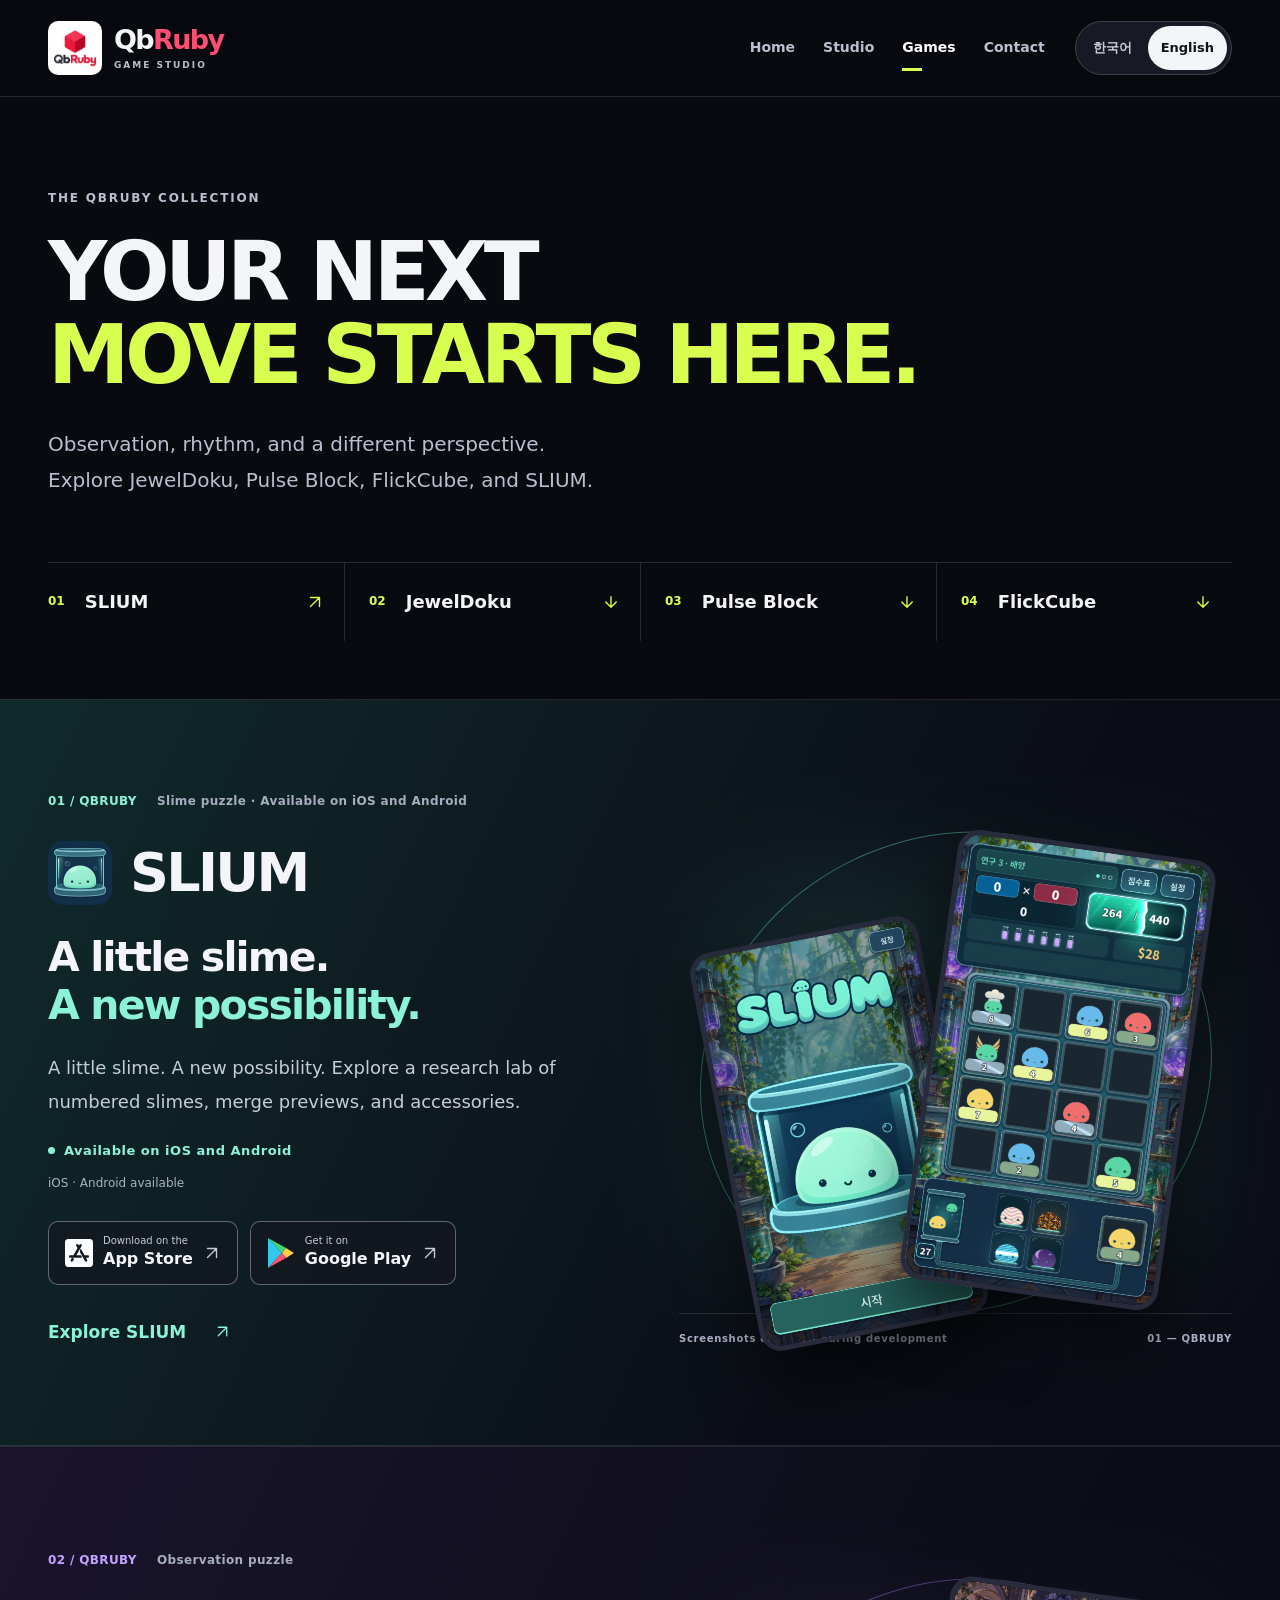
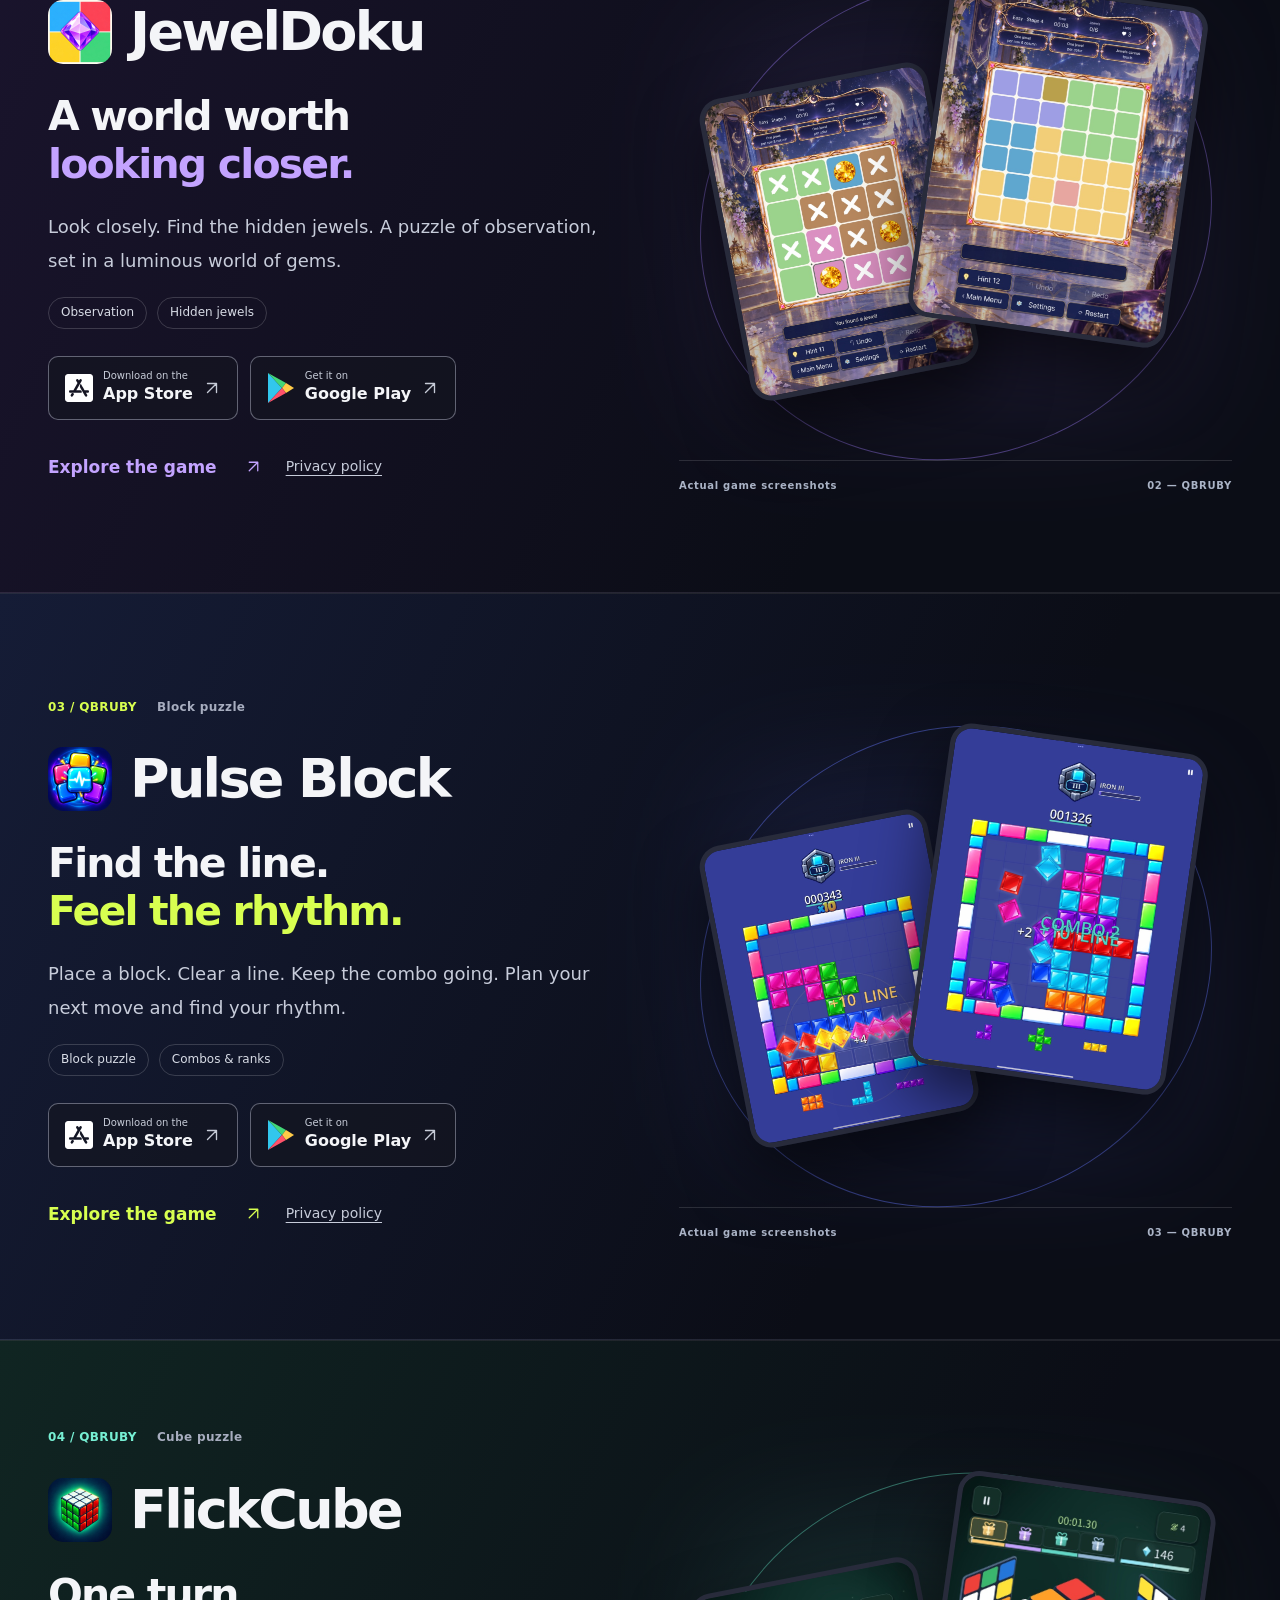
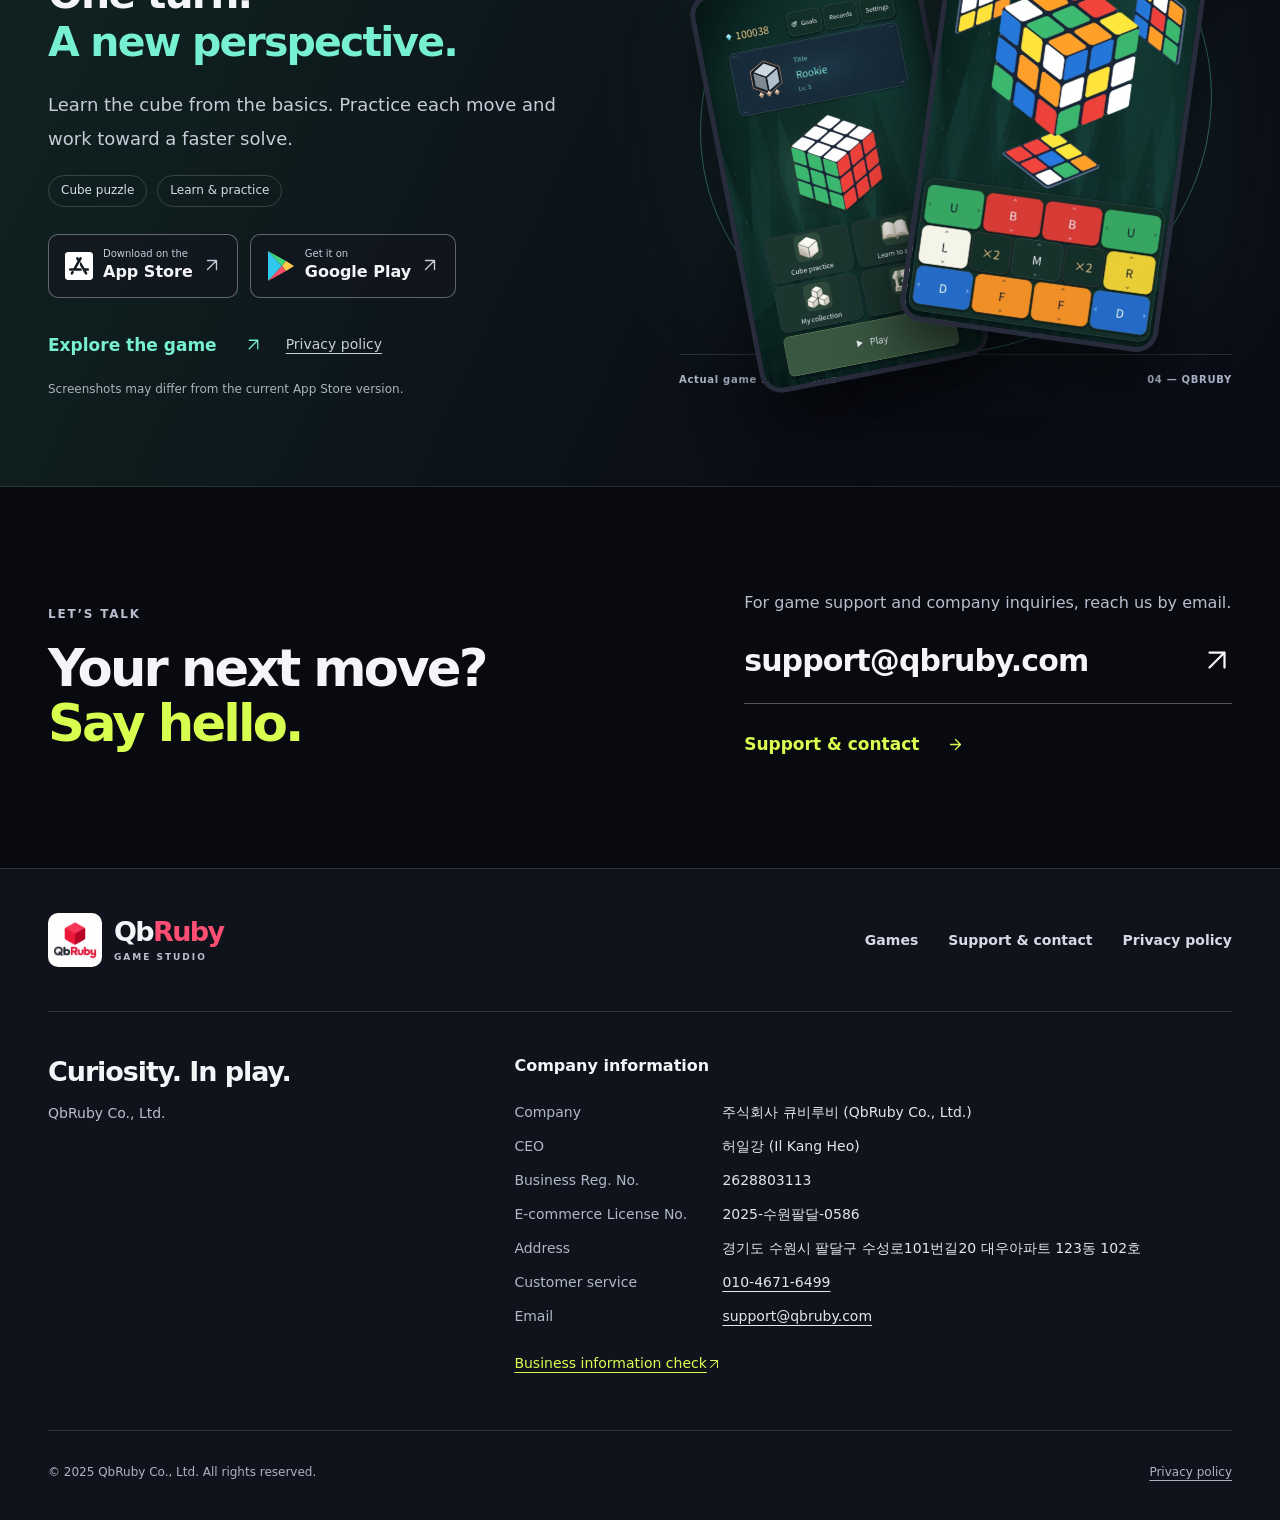
==== commit 1a4b2842: "Add Slium Google Play release links in Korean and English" ====
--- a/apps.html
+++ b/apps.html
@@ -5,7 +5,7 @@
 </div></header><main id="main"><section class="page-hero shell" id="games"><p data-en="THE QBRUBY COLLECTION" data-ko="QbRuby 게임 컬렉션" class="eyebrow">THE QBRUBY COLLECTION</p><h1 data-en="YOUR NEXT&lt;br&gt;&lt;em&gt;MOVE STARTS HERE.&lt;/em&gt;" data-ko="마음이 가는&lt;br&gt;&lt;em&gt;게임을 골라보세요.&lt;/em&gt;" >YOUR NEXT<br><em>MOVE STARTS HERE.</em></h1><p data-en="Observation, rhythm, and a different perspective.&lt;br&gt;Explore JewelDoku, Pulse Block, FlickCube, and SLIUM." data-ko="관찰하는 즐거움, 플레이의 리듬, 새로운 시점.&lt;br&gt;JewelDoku, Pulse Block, FlickCube와 SLIUM을 만나보세요." class="page-lead">Observation, rhythm, and a different perspective.<br>Explore JewelDoku, Pulse Block, FlickCube, and SLIUM.</p><nav class="collection-nav collection-nav-four" aria-label="Game collection" data-aria-en="Game collection" data-aria-ko="게임 컬렉션"><a href="#slium"><span>01</span>SLIUM<span aria-hidden="true"><svg class="ui-arrow" width="24" height="24" viewBox="0 0 24 24" aria-hidden="true" focusable="false"><path d="M6 18 18 6M6 6h12v12"/></svg></span></a>
 <a href="#jeweldoku"><span>02</span>JewelDoku<span aria-hidden="true"><svg class="ui-arrow" width="24" height="24" viewBox="0 0 24 24" aria-hidden="true" focusable="false"><path d="M12 5v14m-7-7 7 7 7-7"/></svg></span></a>
 <a href="#pulse-block"><span>03</span>Pulse Block<span aria-hidden="true"><svg class="ui-arrow" width="24" height="24" viewBox="0 0 24 24" aria-hidden="true" focusable="false"><path d="M12 5v14m-7-7 7 7 7-7"/></svg></span></a>
-<a href="#flickcube"><span>04</span>FlickCube<span aria-hidden="true"><svg class="ui-arrow" width="24" height="24" viewBox="0 0 24 24" aria-hidden="true" focusable="false"><path d="M12 5v14m-7-7 7 7 7-7"/></svg></span></a></nav></section><article class="game-chapter slium" id="slium"><div class="chapter-inner shell"><div class="chapter-copy"><div class="chapter-kicker"><span>01 / QBRUBY</span><span data-en="Slime puzzle · Available on iOS" data-ko="슬라임 퍼즐 · iOS 출시" >Slime puzzle · Available on iOS</span></div><div class="game-name"><img src="images/web/slium/slium-icon.png" width="64" height="64" alt="" loading="lazy"><h3>SLIUM</h3></div><h4 data-en="A little slime.&lt;br&gt;&lt;em&gt;A new possibility.&lt;/em&gt;" data-ko="작은 슬라임,&lt;br&gt;&lt;em&gt;새로운 가능성.&lt;/em&gt;" class="chapter-line">A little slime.<br><em>A new possibility.</em></h4><p data-en="A little slime. A new possibility. Explore a research lab of numbered slimes, merge previews, and accessories." data-ko="작은 슬라임, 새로운 가능성. 숫자를 가진 슬라임과 합성 미리보기, 액세서리가 있는 연구실을 만나보세요." class="game-description">A little slime. A new possibility. Explore a research lab of numbered slimes, merge previews, and accessories.</p><p data-en="Available on iOS" data-ko="iOS 출시" class="slium-status">Available on iOS</p><p data-en="iOS available · Android planned" data-ko="iOS 출시 · Android 출시 예정" class="version-note">iOS available · Android planned</p><div class="stores"><a class="store-link" href="https://apps.apple.com/kr/app/slium/id6828465079" target="_blank" rel="noopener noreferrer" aria-label="Slium — App Store" data-aria-en="Slium — App Store, opens in a new tab" data-aria-ko="Slium — App Store, 새 탭에서 열림"><img src="assets/app-store.svg" width="28" height="32" alt=""><span><small data-en="Download on the" data-ko="다운로드" >Download on the</small><b>App Store</b></span><span aria-hidden="true"><svg class="ui-arrow" width="24" height="24" viewBox="0 0 24 24" aria-hidden="true" focusable="false"><path d="M6 18 18 6M6 6h12v12"/></svg></span></a></div><div class="chapter-links"><a data-en="Explore SLIUM &lt;svg class=&quot;ui-arrow&quot; width=&quot;24&quot; height=&quot;24&quot; viewBox=&quot;0 0 24 24&quot; aria-hidden=&quot;true&quot; focusable=&quot;false&quot;&gt;&lt;path d=&quot;M6 18 18 6M6 6h12v12&quot;/&gt;&lt;/svg&gt;" data-ko="SLIUM 자세히 보기 &lt;svg class=&quot;ui-arrow&quot; width=&quot;24&quot; height=&quot;24&quot; viewBox=&quot;0 0 24 24&quot; aria-hidden=&quot;true&quot; focusable=&quot;false&quot;&gt;&lt;path d=&quot;M6 18 18 6M6 6h12v12&quot;/&gt;&lt;/svg&gt;" class="text-link slium-detail-link" href="slium.html">Explore SLIUM <svg class="ui-arrow" width="24" height="24" viewBox="0 0 24 24" aria-hidden="true" focusable="false"><path d="M6 18 18 6M6 6h12v12"/></svg></a></div></div><div class="chapter-art"><span class="art-orbit" aria-hidden="true"></span><a class="shot-link chapter-shot secondary" href="images/originals/slium/01-main-menu.png" data-gallery="slium" data-index="0" aria-label="SLIUM — Main menu" data-aria-en="SLIUM — Main menu, expand screenshot" data-aria-ko="SLIUM — 메인 메뉴, 스크린샷 크게 보기"><img src="images/web/slium/01-main-menu.jpg" width="720" height="1280" alt="SLIUM — Main menu" data-alt-en="SLIUM — Main menu" data-alt-ko="SLIUM — 메인 메뉴" loading="lazy" decoding="async"></a><a class="shot-link chapter-shot primary" href="images/originals/slium/02-gameplay.png" data-gallery="slium" data-index="1" aria-label="SLIUM — Slime board" data-aria-en="SLIUM — Slime board, expand screenshot" data-aria-ko="SLIUM — 슬라임 보드, 스크린샷 크게 보기"><img src="images/web/slium/02-gameplay.jpg" width="720" height="1280" alt="SLIUM — Slime board" data-alt-en="SLIUM — Slime board" data-alt-ko="SLIUM — 슬라임 보드" loading="lazy" decoding="async"></a><div class="art-caption"><span data-en="Screenshots captured during development" data-ko="개발 당시 촬영한 게임 화면" >Screenshots captured during development</span><span>01 — QBRUBY</span></div></div></div></article>
+<a href="#flickcube"><span>04</span>FlickCube<span aria-hidden="true"><svg class="ui-arrow" width="24" height="24" viewBox="0 0 24 24" aria-hidden="true" focusable="false"><path d="M12 5v14m-7-7 7 7 7-7"/></svg></span></a></nav></section><article class="game-chapter slium" id="slium"><div class="chapter-inner shell"><div class="chapter-copy"><div class="chapter-kicker"><span>01 / QBRUBY</span><span data-en="Slime puzzle · Available on iOS and Android" data-ko="슬라임 퍼즐 · iOS · Android 출시" >Slime puzzle · Available on iOS and Android</span></div><div class="game-name"><img src="images/web/slium/slium-icon.png" width="64" height="64" alt="" loading="lazy"><h3>SLIUM</h3></div><h4 data-en="A little slime.&lt;br&gt;&lt;em&gt;A new possibility.&lt;/em&gt;" data-ko="작은 슬라임,&lt;br&gt;&lt;em&gt;새로운 가능성.&lt;/em&gt;" class="chapter-line">A little slime.<br><em>A new possibility.</em></h4><p data-en="A little slime. A new possibility. Explore a research lab of numbered slimes, merge previews, and accessories." data-ko="작은 슬라임, 새로운 가능성. 숫자를 가진 슬라임과 합성 미리보기, 액세서리가 있는 연구실을 만나보세요." class="game-description">A little slime. A new possibility. Explore a research lab of numbered slimes, merge previews, and accessories.</p><p data-en="Available on iOS and Android" data-ko="iOS · Android 출시" class="slium-status">Available on iOS and Android</p><p data-en="iOS · Android available" data-ko="iOS · Android 출시" class="version-note">iOS · Android available</p><div class="stores"><a class="store-link" href="https://apps.apple.com/kr/app/slium/id6828465079" target="_blank" rel="noopener noreferrer" aria-label="Slium — App Store" data-aria-en="Slium — App Store, opens in a new tab" data-aria-ko="Slium — App Store, 새 탭에서 열림"><img src="assets/app-store.svg" width="28" height="32" alt=""><span><small data-en="Download on the" data-ko="다운로드" >Download on the</small><b>App Store</b></span><span aria-hidden="true"><svg class="ui-arrow" width="24" height="24" viewBox="0 0 24 24" aria-hidden="true" focusable="false"><path d="M6 18 18 6M6 6h12v12"/></svg></span></a><a class="store-link" href="https://play.google.com/store/apps/details?id=com.qbruby.slium" target="_blank" rel="noopener noreferrer" aria-label="Slium — Google Play" data-aria-en="Slium — Google Play, opens in a new tab" data-aria-ko="Slium — Google Play, 새 탭에서 열림"><img src="assets/google-play.svg" width="26" height="30" alt=""><span><small data-en="Get it on" data-ko="다운로드">Get it on</small><b>Google Play</b></span><span aria-hidden="true"><svg class="ui-arrow" width="24" height="24" viewBox="0 0 24 24" aria-hidden="true" focusable="false"><path d="M6 18 18 6M6 6h12v12"/></svg></span></a></div><div class="chapter-links"><a data-en="Explore SLIUM &lt;svg class=&quot;ui-arrow&quot; width=&quot;24&quot; height=&quot;24&quot; viewBox=&quot;0 0 24 24&quot; aria-hidden=&quot;true&quot; focusable=&quot;false&quot;&gt;&lt;path d=&quot;M6 18 18 6M6 6h12v12&quot;/&gt;&lt;/svg&gt;" data-ko="SLIUM 자세히 보기 &lt;svg class=&quot;ui-arrow&quot; width=&quot;24&quot; height=&quot;24&quot; viewBox=&quot;0 0 24 24&quot; aria-hidden=&quot;true&quot; focusable=&quot;false&quot;&gt;&lt;path d=&quot;M6 18 18 6M6 6h12v12&quot;/&gt;&lt;/svg&gt;" class="text-link slium-detail-link" href="slium.html">Explore SLIUM <svg class="ui-arrow" width="24" height="24" viewBox="0 0 24 24" aria-hidden="true" focusable="false"><path d="M6 18 18 6M6 6h12v12"/></svg></a></div></div><div class="chapter-art"><span class="art-orbit" aria-hidden="true"></span><a class="shot-link chapter-shot secondary" href="images/originals/slium/01-main-menu.png" data-gallery="slium" data-index="0" aria-label="SLIUM — Main menu" data-aria-en="SLIUM — Main menu, expand screenshot" data-aria-ko="SLIUM — 메인 메뉴, 스크린샷 크게 보기"><img src="images/web/slium/01-main-menu.jpg" width="720" height="1280" alt="SLIUM — Main menu" data-alt-en="SLIUM — Main menu" data-alt-ko="SLIUM — 메인 메뉴" loading="lazy" decoding="async"></a><a class="shot-link chapter-shot primary" href="images/originals/slium/02-gameplay.png" data-gallery="slium" data-index="1" aria-label="SLIUM — Slime board" data-aria-en="SLIUM — Slime board, expand screenshot" data-aria-ko="SLIUM — 슬라임 보드, 스크린샷 크게 보기"><img src="images/web/slium/02-gameplay.jpg" width="720" height="1280" alt="SLIUM — Slime board" data-alt-en="SLIUM — Slime board" data-alt-ko="SLIUM — 슬라임 보드" loading="lazy" decoding="async"></a><div class="art-caption"><span data-en="Screenshots captured during development" data-ko="개발 당시 촬영한 게임 화면" >Screenshots captured during development</span><span>01 — QBRUBY</span></div></div></div></article>
 <article class="game-chapter jewel" id="jeweldoku"><div class="chapter-inner shell"><div class="chapter-copy"><div class="chapter-kicker"><span>02 / QBRUBY</span><span data-en="Observation puzzle" data-ko="관찰 퍼즐" >Observation puzzle</span></div><div class="game-name"><img src="images/web/jeweldoku_icon_ios1024.jpeg" width="64" height="64" alt="" loading="lazy"><h3>JewelDoku</h3></div><h4 data-en="A world worth&lt;br&gt;&lt;em&gt;looking closer.&lt;/em&gt;" data-ko="자세히 볼수록&lt;br&gt;&lt;em&gt;빛나는 세계.&lt;/em&gt;" class="chapter-line">A world worth<br><em>looking closer.</em></h4><p data-en="Look closely. Find the hidden jewels. A puzzle of observation, set in a luminous world of gems." data-ko="자세히 살펴보고 숨겨진 보석을 찾아보세요. 반짝이는 보석의 세계에서 관찰력을 발휘하는 퍼즐입니다." class="game-description">Look closely. Find the hidden jewels. A puzzle of observation, set in a luminous world of gems.</p><div class="tags"><span data-en="Observation" data-ko="관찰" >Observation</span><span data-en="Hidden jewels" data-ko="숨은 보석" >Hidden jewels</span></div><div class="stores"><a class="store-link" href="https://apps.apple.com/kr/app/jeweldoku-puzzle/id6812622909" target="_blank" rel="noopener noreferrer" aria-label="JewelDoku — App Store" data-aria-en="JewelDoku — App Store, opens in a new tab" data-aria-ko="JewelDoku — App Store, 새 탭에서 열림"><img src="assets/app-store.svg" width="28" height="32" alt=""><span><small data-en="Download on the" data-ko="다운로드" >Download on the</small><b>App Store</b></span><span aria-hidden="true"><svg class="ui-arrow" width="24" height="24" viewBox="0 0 24 24" aria-hidden="true" focusable="false"><path d="M6 18 18 6M6 6h12v12"/></svg></span></a><a class="store-link" href="https://play.google.com/store/apps/details?id=com.qbruby.jeweldoku" target="_blank" rel="noopener noreferrer" aria-label="JewelDoku — Google Play" data-aria-en="JewelDoku — Google Play, opens in a new tab" data-aria-ko="JewelDoku — Google Play, 새 탭에서 열림"><img src="assets/google-play.svg" width="26" height="30" alt=""><span><small data-en="Get it on" data-ko="다운로드" >Get it on</small><b>Google Play</b></span><span aria-hidden="true"><svg class="ui-arrow" width="24" height="24" viewBox="0 0 24 24" aria-hidden="true" focusable="false"><path d="M6 18 18 6M6 6h12v12"/></svg></span></a></div><div class="chapter-links"><a data-en="Explore the game &lt;span aria-hidden=&quot;true&quot;&gt;&lt;svg class=&quot;ui-arrow&quot; width=&quot;24&quot; height=&quot;24&quot; viewBox=&quot;0 0 24 24&quot; aria-hidden=&quot;true&quot; focusable=&quot;false&quot;&gt;&lt;path d=&quot;M6 18 18 6M6 6h12v12&quot;/&gt;&lt;/svg&gt;&lt;/span&gt;" data-ko="게임 자세히 보기 &lt;span aria-hidden=&quot;true&quot;&gt;&lt;svg class=&quot;ui-arrow&quot; width=&quot;24&quot; height=&quot;24&quot; viewBox=&quot;0 0 24 24&quot; aria-hidden=&quot;true&quot; focusable=&quot;false&quot;&gt;&lt;path d=&quot;M6 18 18 6M6 6h12v12&quot;/&gt;&lt;/svg&gt;&lt;/span&gt;" class="text-link" href="jeweldoku.html">Explore the game <span aria-hidden="true"><svg class="ui-arrow" width="24" height="24" viewBox="0 0 24 24" aria-hidden="true" focusable="false"><path d="M6 18 18 6M6 6h12v12"/></svg></span></a><a data-en="Privacy policy" data-ko="개인정보처리방침" class="policy-link" href="privacy/jeweldoku.html" data-policy="privacy/jeweldoku.html">Privacy policy</a></div></div><div class="chapter-art"><span class="art-orbit" aria-hidden="true"></span><a class="shot-link chapter-shot secondary" href="images/originals/JewelDoku3.jpeg" data-gallery="jeweldoku" data-index="2" aria-label="JewelDoku — Jewels found" data-aria-en="JewelDoku — Jewels found, expand screenshot" data-aria-ko="JewelDoku — 보석 발견, 스크린샷 크게 보기"><img src="images/web/JewelDoku3.jpeg" width="824" height="1100" alt="JewelDoku — Jewels found" data-alt-en="JewelDoku — Jewels found" data-alt-ko="JewelDoku — 보석 발견" loading="lazy" decoding="async"></a><a class="shot-link chapter-shot primary" href="images/originals/JewelDoku4.jpeg" data-gallery="jeweldoku" data-index="3" aria-label="JewelDoku — Puzzle regions" data-aria-en="JewelDoku — Puzzle regions, expand screenshot" data-aria-ko="JewelDoku — 퍼즐 영역, 스크린샷 크게 보기"><img src="images/web/JewelDoku4.jpeg" width="824" height="1100" alt="JewelDoku — Puzzle regions" data-alt-en="JewelDoku — Puzzle regions" data-alt-ko="JewelDoku — 퍼즐 영역" loading="lazy" decoding="async"></a><div class="art-caption"><span data-en="Actual game screenshots" data-ko="실제 게임 스크린샷" >Actual game screenshots</span><span>02 — QBRUBY</span></div></div></div></article>
 <article class="game-chapter pulse" id="pulse-block"><div class="chapter-inner shell"><div class="chapter-copy"><div class="chapter-kicker"><span>03 / QBRUBY</span><span data-en="Block puzzle" data-ko="블록 퍼즐" >Block puzzle</span></div><div class="game-name"><img src="images/web/pulse_block_app_icon_1024x1024.jpeg" width="64" height="64" alt="" loading="lazy"><h3>Pulse Block</h3></div><h4 data-en="Find the line.&lt;br&gt;&lt;em&gt;Feel the rhythm.&lt;/em&gt;" data-ko="라인을 완성하고,&lt;br&gt;&lt;em&gt;리듬을 찾으세요.&lt;/em&gt;" class="chapter-line">Find the line.<br><em>Feel the rhythm.</em></h4><p data-en="Place a block. Clear a line. Keep the combo going. Plan your next move and find your rhythm." data-ko="블록을 놓고, 라인을 지우고, 콤보를 이어가세요. 다음 수를 계획하며 나만의 플레이 리듬을 찾아보세요." class="game-description">Place a block. Clear a line. Keep the combo going. Plan your next move and find your rhythm.</p><div class="tags"><span data-en="Block puzzle" data-ko="블록 퍼즐" >Block puzzle</span><span data-en="Combos &amp; ranks" data-ko="콤보와 랭크" >Combos & ranks</span></div><div class="stores"><a class="store-link" href="https://apps.apple.com/kr/app/pulse-block/id6808036622" target="_blank" rel="noopener noreferrer" aria-label="Pulse Block — App Store" data-aria-en="Pulse Block — App Store, opens in a new tab" data-aria-ko="Pulse Block — App Store, 새 탭에서 열림"><img src="assets/app-store.svg" width="28" height="32" alt=""><span><small data-en="Download on the" data-ko="다운로드" >Download on the</small><b>App Store</b></span><span aria-hidden="true"><svg class="ui-arrow" width="24" height="24" viewBox="0 0 24 24" aria-hidden="true" focusable="false"><path d="M6 18 18 6M6 6h12v12"/></svg></span></a><a class="store-link" href="https://play.google.com/store/apps/details?id=com.hik.blockbomb" target="_blank" rel="noopener noreferrer" aria-label="Pulse Block — Google Play" data-aria-en="Pulse Block — Google Play, opens in a new tab" data-aria-ko="Pulse Block — Google Play, 새 탭에서 열림"><img src="assets/google-play.svg" width="26" height="30" alt=""><span><small data-en="Get it on" data-ko="다운로드" >Get it on</small><b>Google Play</b></span><span aria-hidden="true"><svg class="ui-arrow" width="24" height="24" viewBox="0 0 24 24" aria-hidden="true" focusable="false"><path d="M6 18 18 6M6 6h12v12"/></svg></span></a></div><div class="chapter-links"><a data-en="Explore the game &lt;span aria-hidden=&quot;true&quot;&gt;&lt;svg class=&quot;ui-arrow&quot; width=&quot;24&quot; height=&quot;24&quot; viewBox=&quot;0 0 24 24&quot; aria-hidden=&quot;true&quot; focusable=&quot;false&quot;&gt;&lt;path d=&quot;M6 18 18 6M6 6h12v12&quot;/&gt;&lt;/svg&gt;&lt;/span&gt;" data-ko="게임 자세히 보기 &lt;span aria-hidden=&quot;true&quot;&gt;&lt;svg class=&quot;ui-arrow&quot; width=&quot;24&quot; height=&quot;24&quot; viewBox=&quot;0 0 24 24&quot; aria-hidden=&quot;true&quot; focusable=&quot;false&quot;&gt;&lt;path d=&quot;M6 18 18 6M6 6h12v12&quot;/&gt;&lt;/svg&gt;&lt;/span&gt;" class="text-link" href="pulse-block.html">Explore the game <span aria-hidden="true"><svg class="ui-arrow" width="24" height="24" viewBox="0 0 24 24" aria-hidden="true" focusable="false"><path d="M6 18 18 6M6 6h12v12"/></svg></span></a><a data-en="Privacy policy" data-ko="개인정보처리방침" class="policy-link" href="privacy.html" data-policy="privacy.html">Privacy policy</a></div></div><div class="chapter-art"><span class="art-orbit" aria-hidden="true"></span><a class="shot-link chapter-shot secondary" href="images/originals/PulseBlock3.jpeg" data-gallery="pulse-block" data-index="2" aria-label="Pulse Block — Line clear" data-aria-en="Pulse Block — Line clear, expand screenshot" data-aria-ko="Pulse Block — 라인 클리어, 스크린샷 크게 보기"><img src="images/web/PulseBlock3.jpeg" width="824" height="1100" alt="Pulse Block — Line clear" data-alt-en="Pulse Block — Line clear" data-alt-ko="Pulse Block — 라인 클리어" loading="lazy" decoding="async"></a><a class="shot-link chapter-shot primary" href="images/originals/PulseBlock4.jpeg" data-gallery="pulse-block" data-index="3" aria-label="Pulse Block — Combo" data-aria-en="Pulse Block — Combo, expand screenshot" data-aria-ko="Pulse Block — 콤보, 스크린샷 크게 보기"><img src="images/web/PulseBlock4.jpeg" width="824" height="1100" alt="Pulse Block — Combo" data-alt-en="Pulse Block — Combo" data-alt-ko="Pulse Block — 콤보" loading="lazy" decoding="async"></a><div class="art-caption"><span data-en="Actual game screenshots" data-ko="실제 게임 스크린샷" >Actual game screenshots</span><span>03 — QBRUBY</span></div></div></div></article>
 <article class="game-chapter flick" id="flickcube"><span id="cube-project" class="anchor-marker"></span><div class="chapter-inner shell"><div class="chapter-copy"><div class="chapter-kicker"><span>04 / QBRUBY</span><span data-en="Cube puzzle" data-ko="큐브 퍼즐" >Cube puzzle</span></div><div class="game-name"><img src="images/web/flickcube.jpeg" width="64" height="64" alt="" loading="lazy"><h3>FlickCube</h3></div><h4 data-en="One turn.&lt;br&gt;&lt;em&gt;A new perspective.&lt;/em&gt;" data-ko="한 번의 움직임,&lt;br&gt;&lt;em&gt;새로운 시점.&lt;/em&gt;" class="chapter-line">One turn.<br><em>A new perspective.</em></h4><p data-en="Learn the cube from the basics. Practice each move and work toward a faster solve." data-ko="큐브의 기초부터 차근차근 배워보세요. 움직임을 연습하며 더 빠른 완성에 도전하는 큐브 퍼즐입니다." class="game-description">Learn the cube from the basics. Practice each move and work toward a faster solve.</p><div class="tags"><span data-en="Cube puzzle" data-ko="큐브 퍼즐" >Cube puzzle</span><span data-en="Learn &amp; practice" data-ko="배우고 연습하기" >Learn & practice</span></div><div class="stores"><a class="store-link" href="https://apps.apple.com/kr/app/flickcube-by-qbruby/id6756644246" target="_blank" rel="noopener noreferrer" aria-label="FlickCube — App Store" data-aria-en="FlickCube — App Store, opens in a new tab" data-aria-ko="FlickCube — App Store, 새 탭에서 열림"><img src="assets/app-store.svg" width="28" height="32" alt=""><span><small data-en="Download on the" data-ko="다운로드" >Download on the</small><b>App Store</b></span><span aria-hidden="true"><svg class="ui-arrow" width="24" height="24" viewBox="0 0 24 24" aria-hidden="true" focusable="false"><path d="M6 18 18 6M6 6h12v12"/></svg></span></a><a class="store-link" href="https://play.google.com/store/apps/details?id=com.qbruby.flickcube" target="_blank" rel="noopener noreferrer" aria-label="FlickCube — Google Play" data-aria-en="FlickCube — Google Play, opens in a new tab" data-aria-ko="FlickCube — Google Play, 새 탭에서 열림"><img src="assets/google-play.svg" width="26" height="30" alt=""><span><small data-en="Get it on" data-ko="다운로드" >Get it on</small><b>Google Play</b></span><span aria-hidden="true"><svg class="ui-arrow" width="24" height="24" viewBox="0 0 24 24" aria-hidden="true" focusable="false"><path d="M6 18 18 6M6 6h12v12"/></svg></span></a></div><div class="chapter-links"><a data-en="Explore the game &lt;span aria-hidden=&quot;true&quot;&gt;&lt;svg class=&quot;ui-arrow&quot; width=&quot;24&quot; height=&quot;24&quot; viewBox=&quot;0 0 24 24&quot; aria-hidden=&quot;true&quot; focusable=&quot;false&quot;&gt;&lt;path d=&quot;M6 18 18 6M6 6h12v12&quot;/&gt;&lt;/svg&gt;&lt;/span&gt;" data-ko="게임 자세히 보기 &lt;span aria-hidden=&quot;true&quot;&gt;&lt;svg class=&quot;ui-arrow&quot; width=&quot;24&quot; height=&quot;24&quot; viewBox=&quot;0 0 24 24&quot; aria-hidden=&quot;true&quot; focusable=&quot;false&quot;&gt;&lt;path d=&quot;M6 18 18 6M6 6h12v12&quot;/&gt;&lt;/svg&gt;&lt;/span&gt;" class="text-link" href="flickcube.html">Explore the game <span aria-hidden="true"><svg class="ui-arrow" width="24" height="24" viewBox="0 0 24 24" aria-hidden="true" focusable="false"><path d="M6 18 18 6M6 6h12v12"/></svg></span></a><a data-en="Privacy policy" data-ko="개인정보처리방침" class="policy-link" href="privacy/flickcube.html" data-policy="privacy/flickcube.html">Privacy policy</a></div><p data-en="Screenshots may differ from the current App Store version." data-ko="스크린샷과 현재 App Store 버전의 화면은 다를 수 있습니다." class="version-note">Screenshots may differ from the current App Store version.</p></div><div class="chapter-art"><span class="art-orbit" aria-hidden="true"></span><a class="shot-link chapter-shot secondary" href="images/originals/cube_01-main-menu.jpeg" data-gallery="flickcube" data-index="0" aria-label="FlickCube — Main menu" data-aria-en="FlickCube — Main menu, expand screenshot" data-aria-ko="FlickCube — 메인 메뉴, 스크린샷 크게 보기"><img src="images/web/cube_01-main-menu.jpeg" width="618" height="1100" alt="FlickCube — Main menu" data-alt-en="FlickCube — Main menu" data-alt-ko="FlickCube — 메인 메뉴" loading="lazy" decoding="async"></a><a class="shot-link chapter-shot primary" href="images/originals/cube_02-cube-play.jpeg" data-gallery="flickcube" data-index="1" aria-label="FlickCube — Cube play" data-aria-en="FlickCube — Cube play, expand screenshot" data-aria-ko="FlickCube — 큐브 플레이, 스크린샷 크게 보기"><img src="images/web/cube_02-cube-play.jpeg" width="618" height="1100" alt="FlickCube — Cube play" data-alt-en="FlickCube — Cube play" data-alt-ko="FlickCube — 큐브 플레이" loading="lazy" decoding="async"></a><div class="art-caption"><span data-en="Actual game screenshots" data-ko="실제 게임 스크린샷" >Actual game screenshots</span><span>04 — QBRUBY</span></div></div></div></article><section class="contact-band shell" id="contact"><div><p data-en="LET’S TALK" data-ko="큐비루비에 문의하기" class="eyebrow">LET’S TALK</p><h2 data-en="Your next move?&lt;br&gt;&lt;em&gt;Say hello.&lt;/em&gt;" data-ko="궁금한 점이 있다면,&lt;br&gt;&lt;em&gt;이야기해 주세요.&lt;/em&gt;" >Your next move?<br><em>Say hello.</em></h2></div><div><p data-en="For game support and company inquiries, reach us by email." data-ko="게임 이용 문의와 회사 관련 문의는 이메일로 보내 주세요." >For game support and company inquiries, reach us by email.</p><a class="contact-email" href="mailto:support@qbruby.com">support@qbruby.com <span aria-hidden="true"><svg class="ui-arrow" width="24" height="24" viewBox="0 0 24 24" aria-hidden="true" focusable="false"><path d="M6 18 18 6M6 6h12v12"/></svg></span></a><a data-en="Support &amp; contact &lt;svg class=&quot;ui-arrow&quot; width=&quot;24&quot; height=&quot;24&quot; viewBox=&quot;0 0 24 24&quot; aria-hidden=&quot;true&quot; focusable=&quot;false&quot;&gt;&lt;path d=&quot;M5 12h14m-7-7 7 7-7 7&quot;/&gt;&lt;/svg&gt;" data-ko="고객지원 · 문의 &lt;svg class=&quot;ui-arrow&quot; width=&quot;24&quot; height=&quot;24&quot; viewBox=&quot;0 0 24 24&quot; aria-hidden=&quot;true&quot; focusable=&quot;false&quot;&gt;&lt;path d=&quot;M5 12h14m-7-7 7 7-7 7&quot;/&gt;&lt;/svg&gt;" href="contact.html" class="text-link">Support & contact <svg class="ui-arrow" width="24" height="24" viewBox="0 0 24 24" aria-hidden="true" focusable="false"><path d="M5 12h14m-7-7 7 7-7 7"/></svg></a></div></section></main><footer class="site-footer"><div class="shell">
